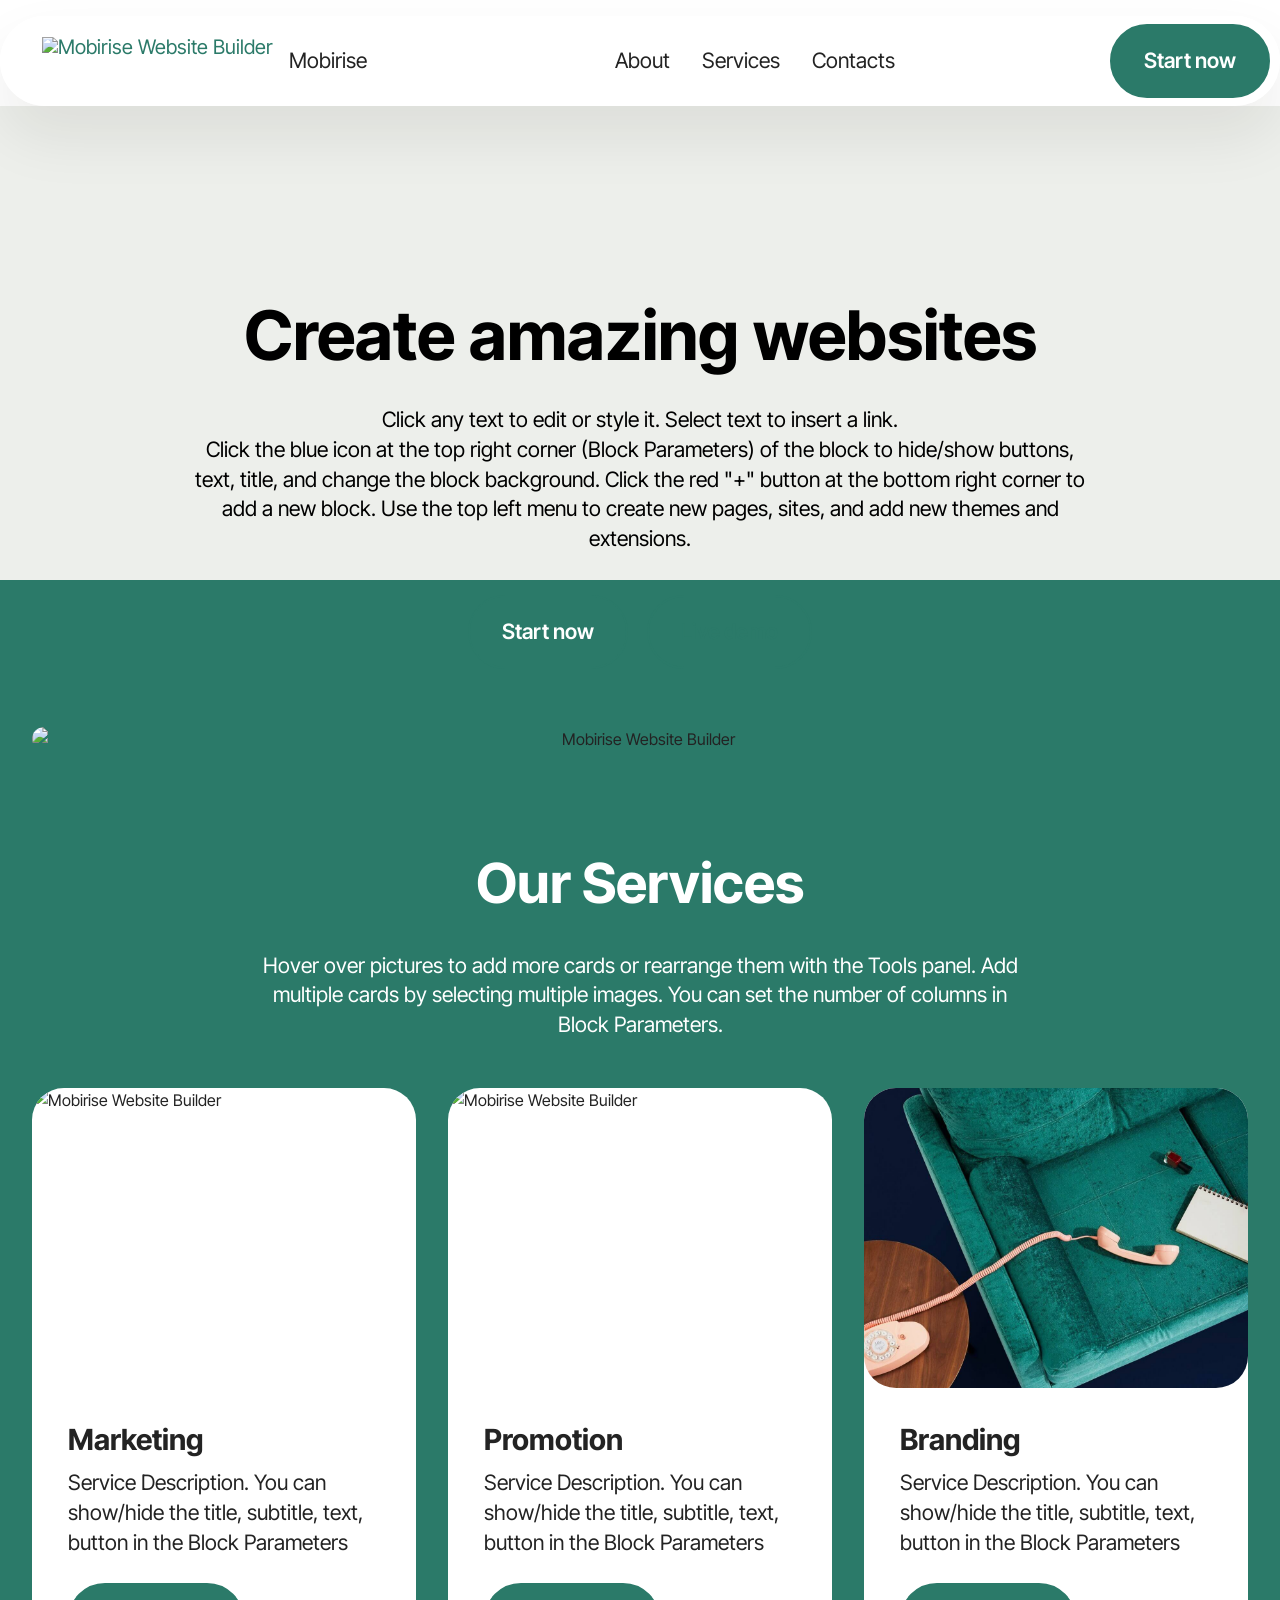
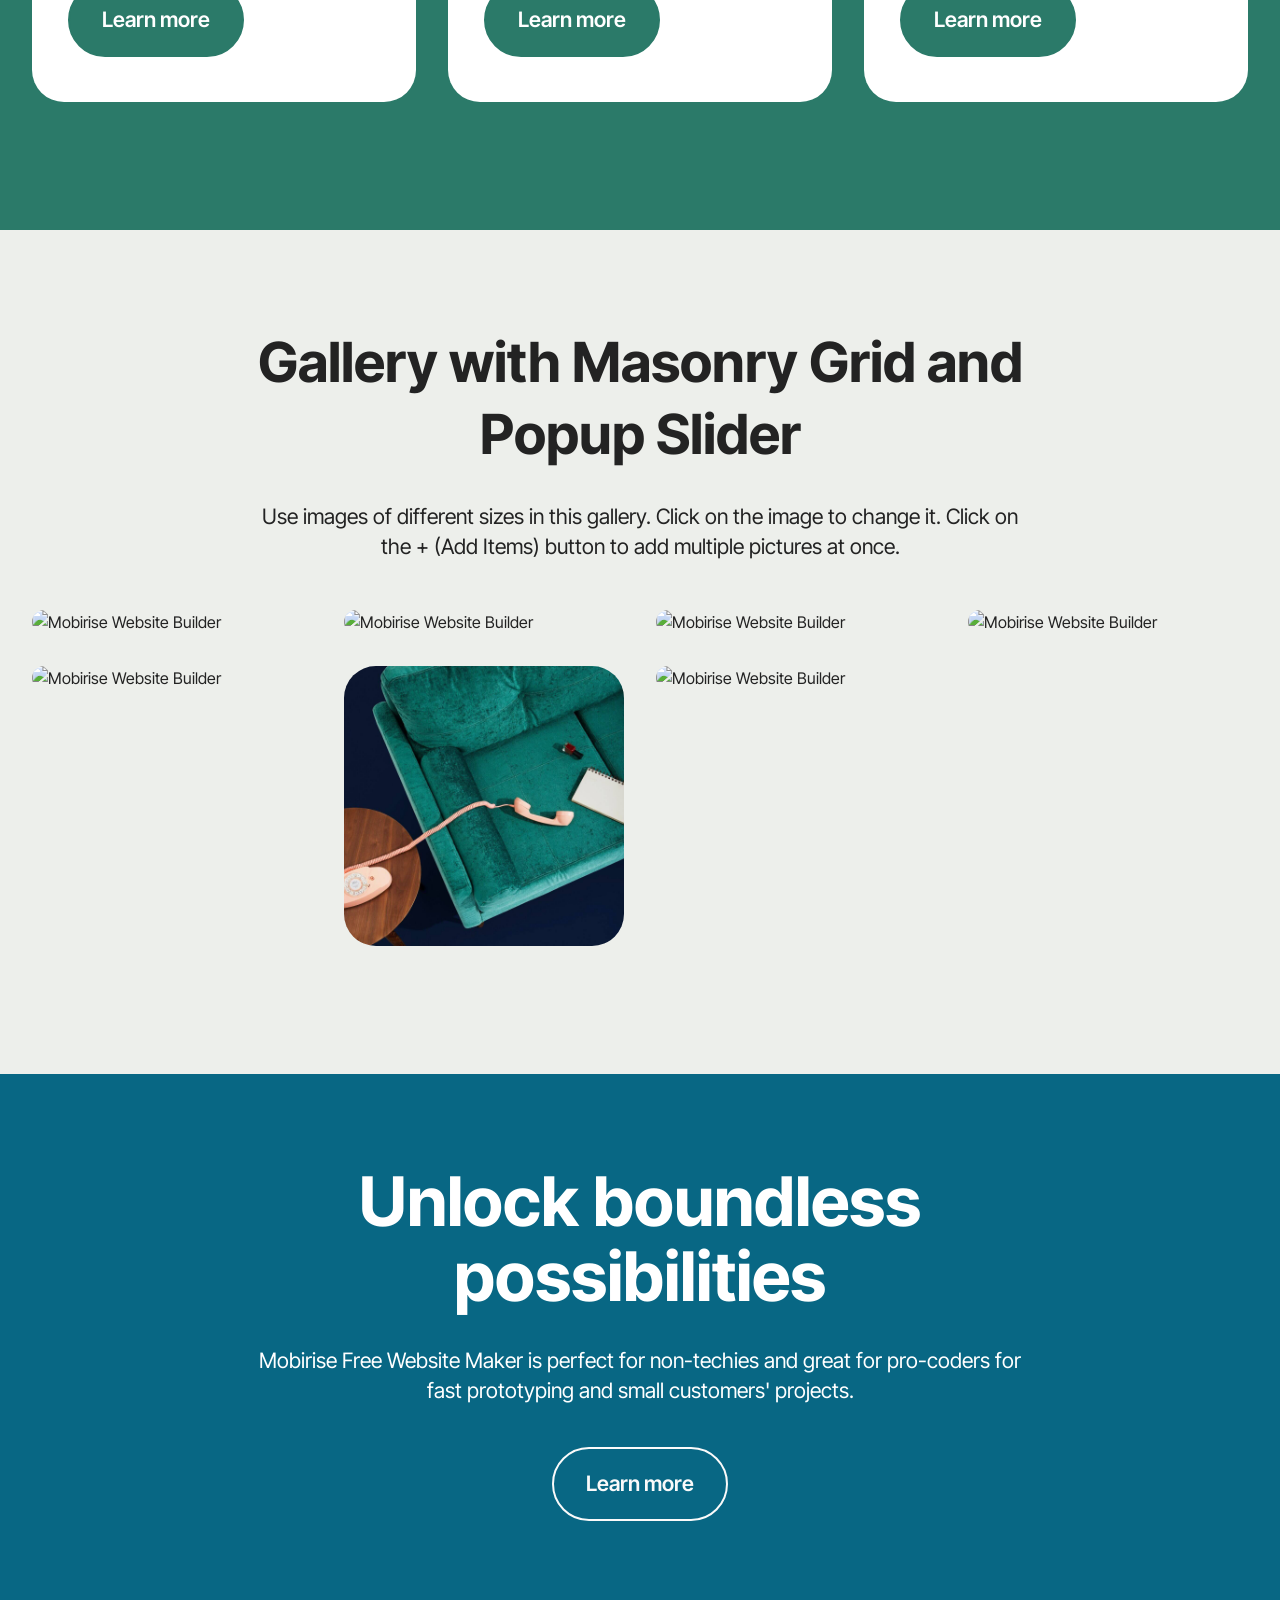
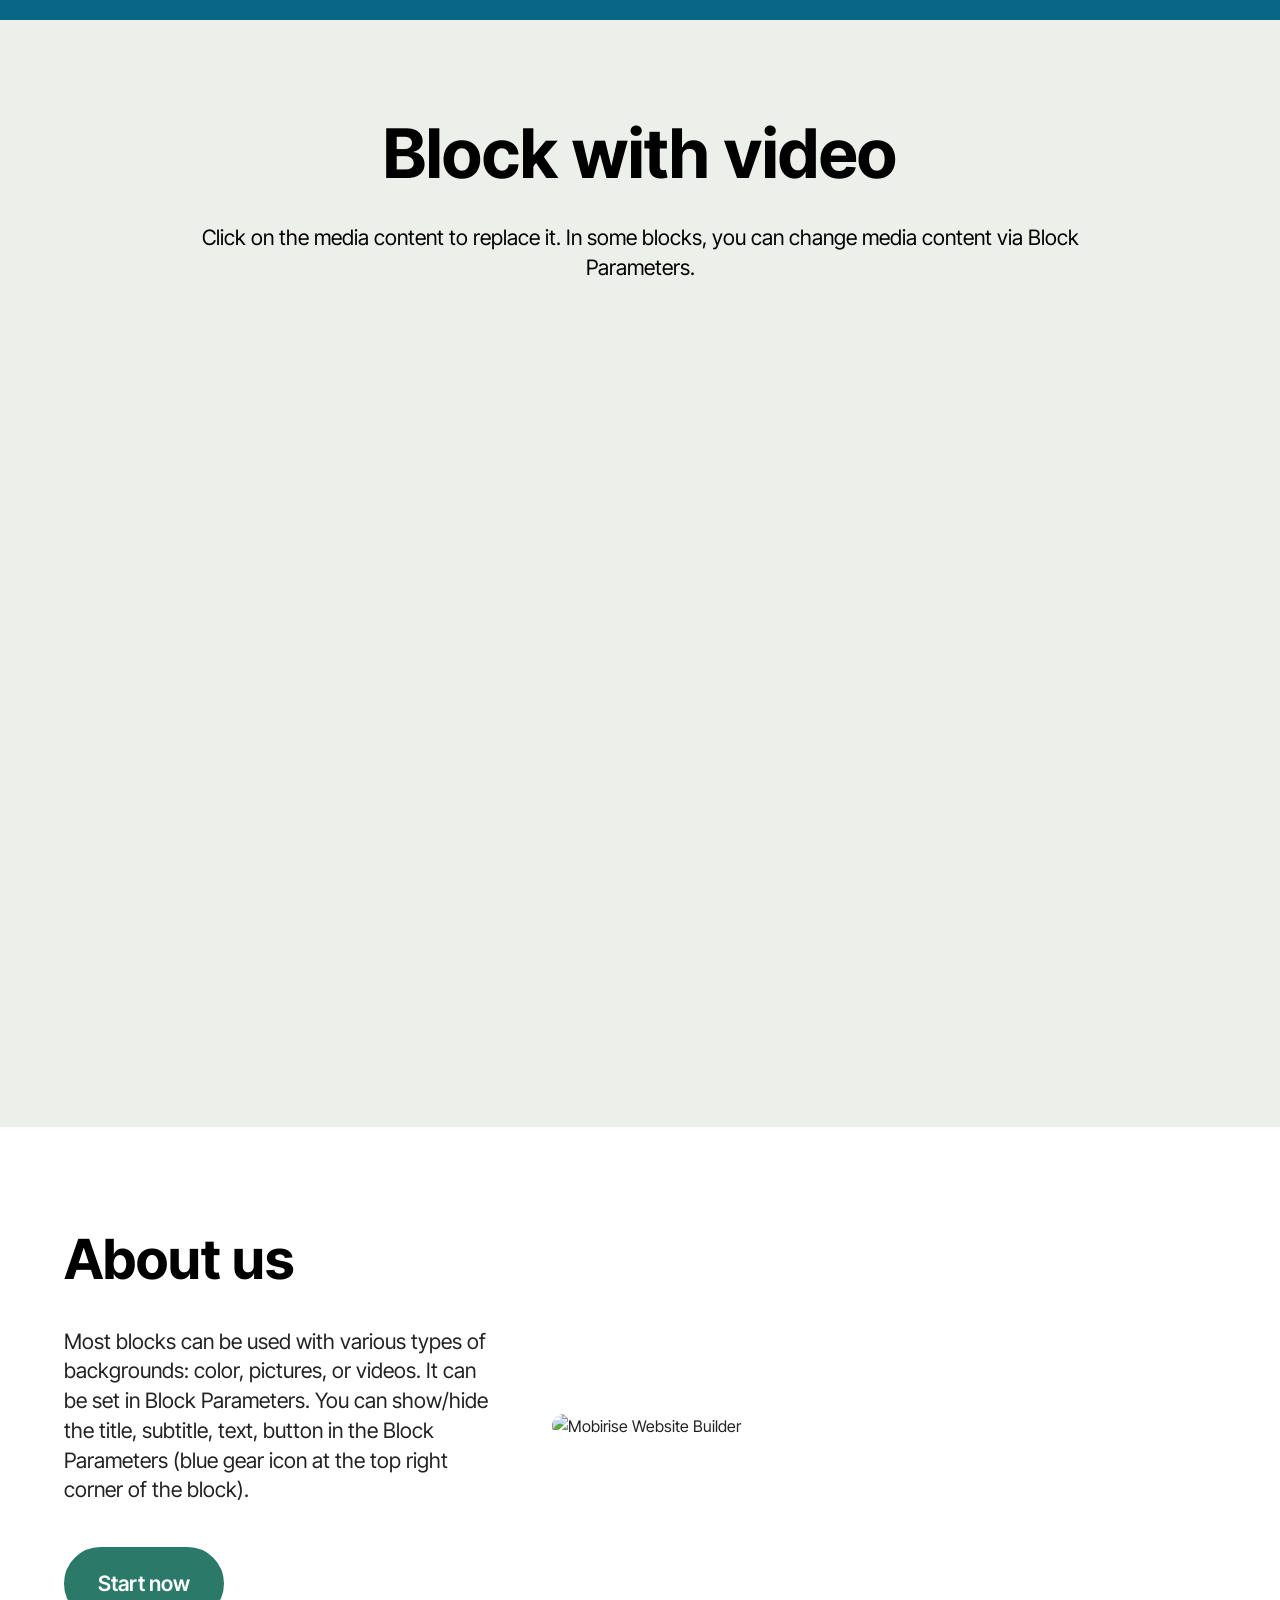
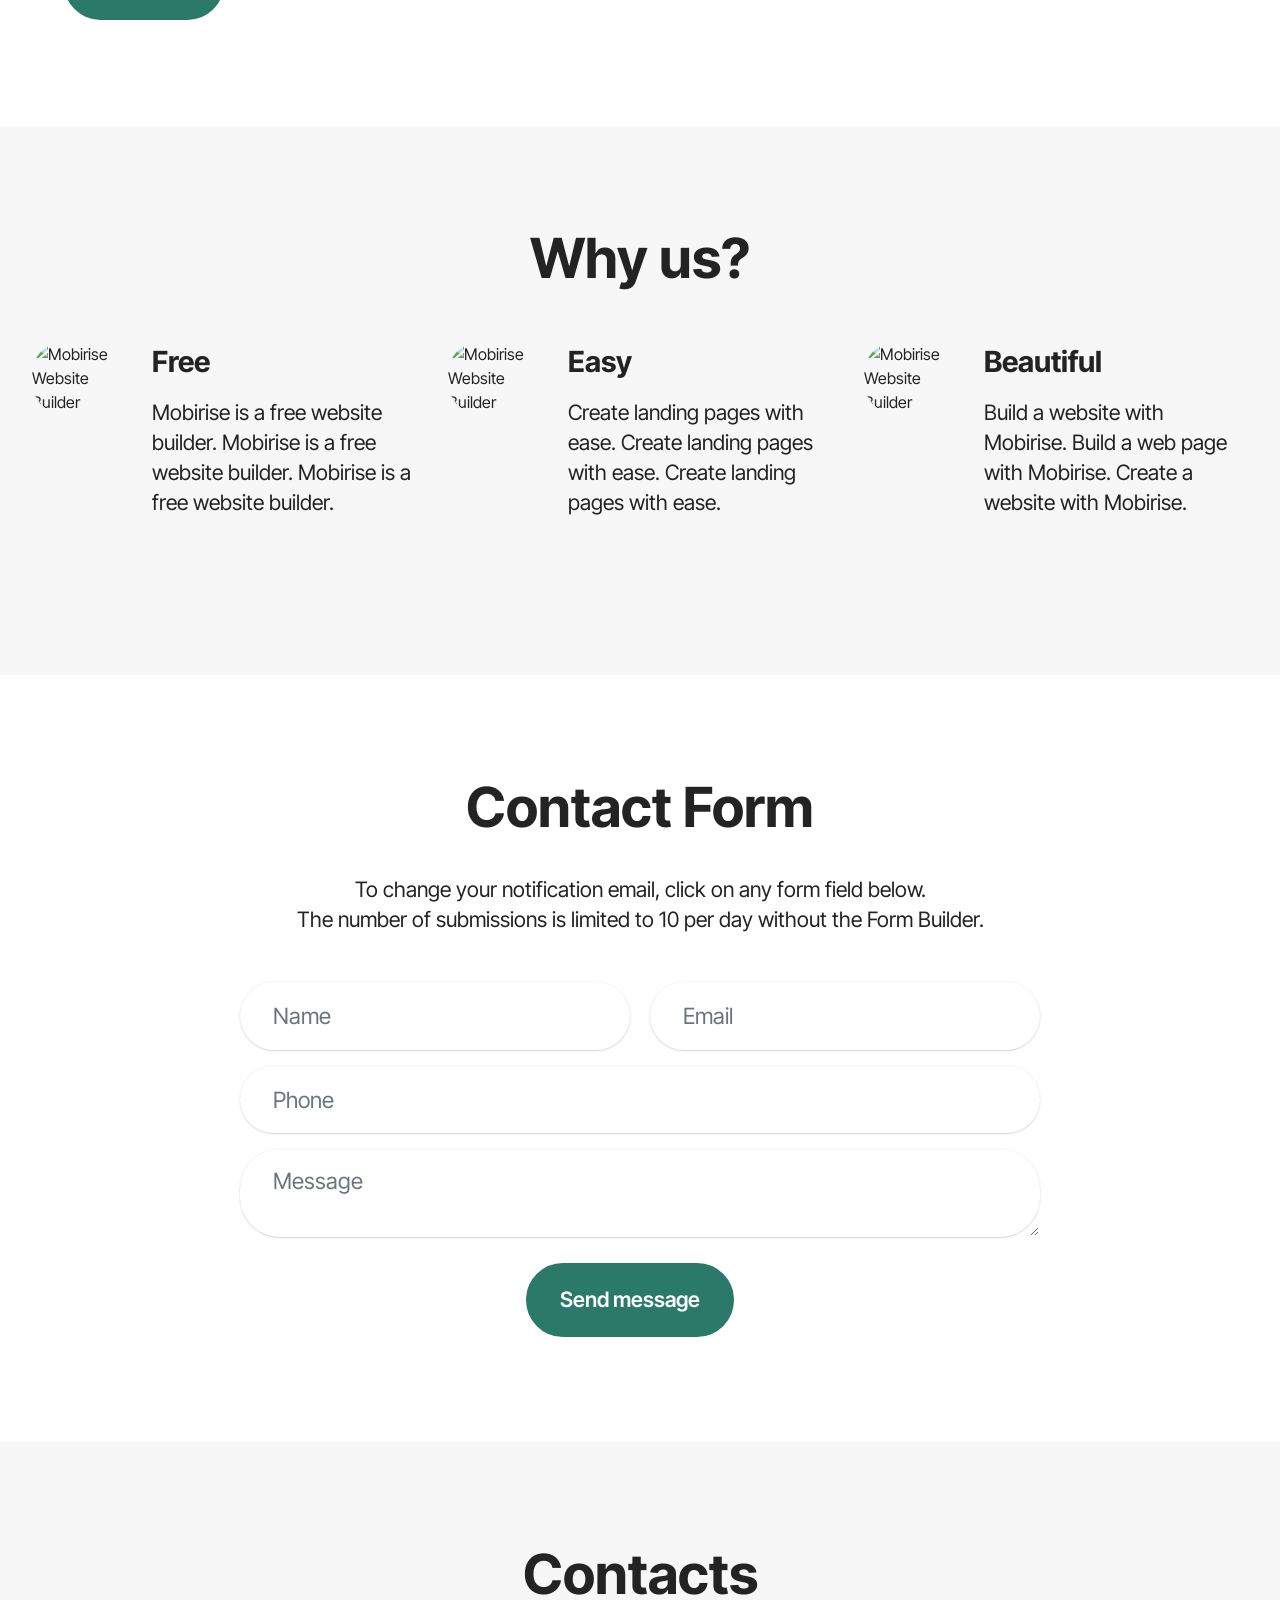
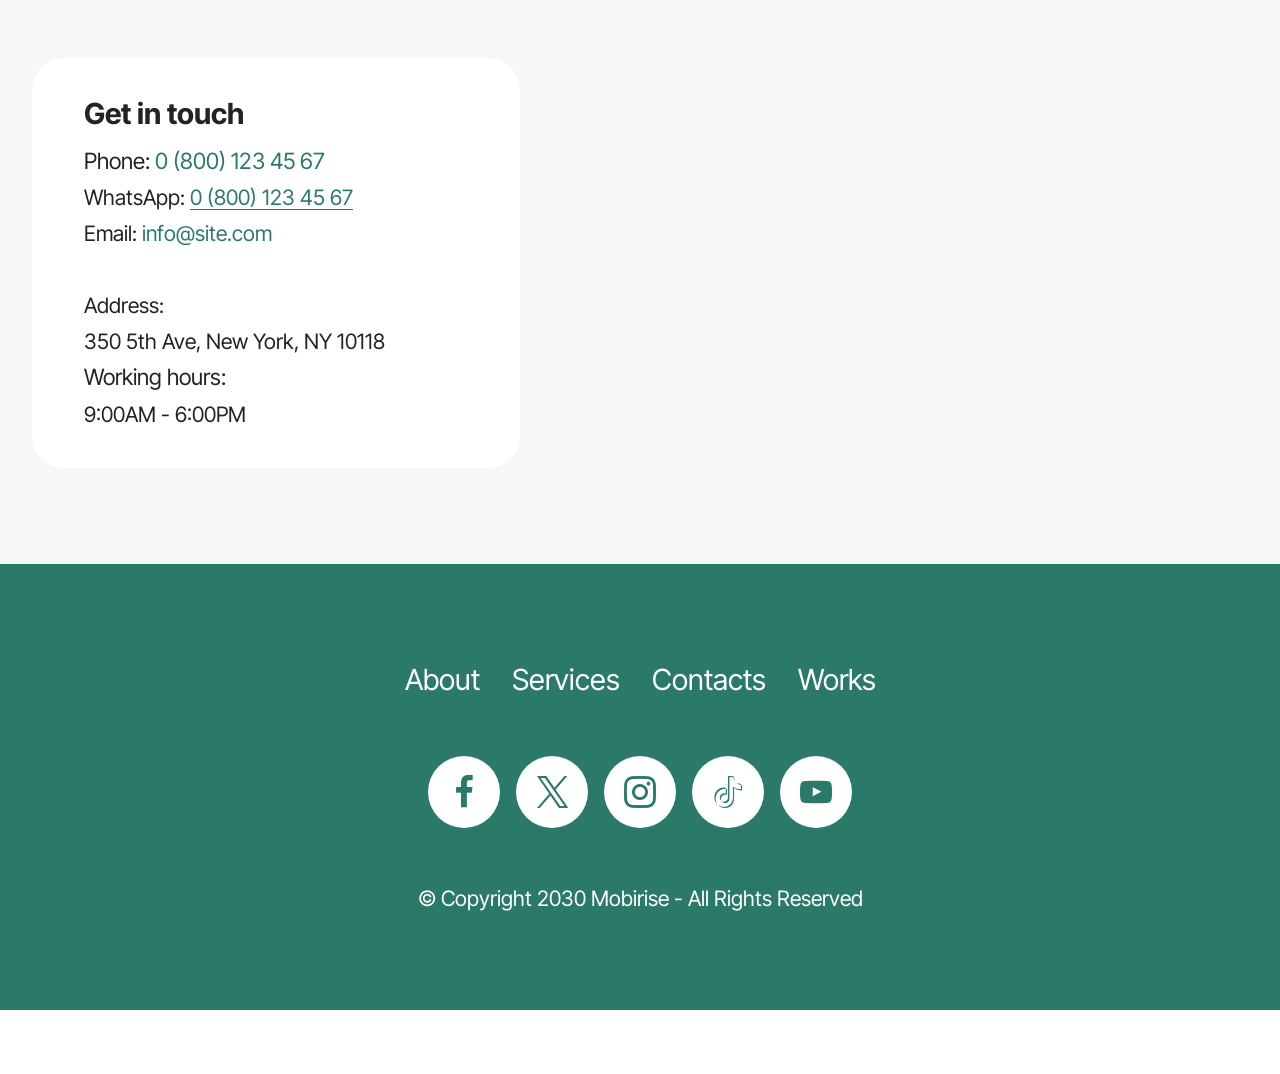
==== index.html @ 0233cb87 "Add files via upload" ====
<!DOCTYPE html>
<html  >
<head>
  <!-- Site made with Mobirise Website Builder v6.1.12, https://mobirise.com -->
  <meta charset="UTF-8">
  <meta http-equiv="X-UA-Compatible" content="IE=edge">
  <meta name="generator" content="Mobirise v6.1.12, mobirise.com">
  <meta name="viewport" content="width=device-width, initial-scale=1, minimum-scale=1">
  <link rel="shortcut icon" href="assets/images/logo.png" type="image/x-icon">
  <meta name="description" content="">
  
  
  <title>Home</title>
  <link rel="stylesheet" href="assets/web/assets/mobirise-icons2/mobirise2.css">
  <link rel="stylesheet" href="assets/bootstrap/css/bootstrap.min.css">
  <link rel="stylesheet" href="assets/animatecss/animate.css">
  <link rel="stylesheet" href="assets/dropdown/css/style.css">
  <link rel="stylesheet" href="assets/socicon/css/styles.css">
  <link rel="stylesheet" href="assets/theme/css/style.css">
  <link rel="stylesheet" href="assets/gallery/style.css">
  <link rel="preload" href="https://fonts.googleapis.com/css?family=Inter+Tight:100,200,300,400,500,600,700,800,900,100i,200i,300i,400i,500i,600i,700i,800i,900i&display=swap" as="style" onload="this.onload=null;this.rel='stylesheet'">
  <noscript><link rel="stylesheet" href="https://fonts.googleapis.com/css?family=Inter+Tight:100,200,300,400,500,600,700,800,900,100i,200i,300i,400i,500i,600i,700i,800i,900i&display=swap"></noscript>
  <link rel="preload" as="style" href="assets/mobirise/css/mbr-additional.css?v=dL6HzE"><link rel="stylesheet" href="assets/mobirise/css/mbr-additional.css?v=dL6HzE" type="text/css">

  
  
  
</head>
<body>
  
  <section data-bs-version="5.1" class="menu menu2 cid-tJS6tZXiPa" once="menu" id="menu02-0">
	

	<nav class="navbar navbar-dropdown navbar-fixed-top navbar-expand-lg">
		<div class="container">
			<div class="navbar-brand">
				<span class="navbar-logo">
					<a href="https://mobirise.com">
						<img src="assets/images/logo.png" alt="Mobirise Website Builder" style="height: 3rem;">
					</a>
				</span>
				<span class="navbar-caption-wrap"><a class="navbar-caption text-black text-primary display-4" href="index.html#header05-1">Mobirise</a></span>
			</div>
			<button class="navbar-toggler" type="button" data-toggle="collapse" data-bs-toggle="collapse" data-target="#navbarSupportedContent" data-bs-target="#navbarSupportedContent" aria-controls="navbarNavAltMarkup" aria-expanded="false" aria-label="Toggle navigation">
				<div class="hamburger">
					<span></span>
					<span></span>
					<span></span>
					<span></span>
				</div>
			</button>
			<div class="collapse navbar-collapse" id="navbarSupportedContent">
				<ul class="navbar-nav nav-dropdown" data-app-modern-menu="true"><li class="nav-item">
						<a class="nav-link link text-black text-primary display-4" href="index.html#header01-7">About</a>
					</li>
					<li class="nav-item">
						<a class="nav-link link text-black text-primary display-4" href="index.html#features04-w" aria-expanded="false">Services</a>
					</li>
					<li class="nav-item">
						<a class="nav-link link text-black text-primary display-4" href="index.html#contacts02-9">Contacts</a>
					</li></ul>
				
				<div class="navbar-buttons mbr-section-btn"><a class="btn btn-primary display-4" href="index.html#form02-6"> Start now</a></div>
			</div>
		</div>
	</nav>
</section>

<section data-bs-version="5.1" class="header5 cid-tJS6uM4N87" id="header05-1">
	

	
	
	<div class="topbg"></div>
	<div class="align-center container">
		<div class="row justify-content-center">
			<div class="col-md-12 col-lg-9">
				<h1 class="mbr-section-title mbr-fonts-style mb-4 display-1"><strong>Create amazing websites</strong></h1>
				<p class="mbr-text mbr-fonts-style mb-4 display-7">Click any text to edit or style it. Select text to insert a link.
<br>Click the blue icon at the top right corner (Block Parameters) of the block to hide/show buttons, text, title, and change the block background. Click the red "+" button at the bottom right corner to add a new block. Use the top left menu to create new pages, sites, and add new themes and extensions.</p>
				<div class="mbr-section-btn mt-3"><a class="btn btn-primary display-7" href="index.html#form02-6">Start now</a> <a class="btn btn-primary-outline display-7" href="index.html#gallery02-v">Live demo</a></div>
			</div>
		</div>
		<div class="row mt-5 justify-content-center">
			<div class="col-12 col-lg-12">
				<img src="assets/images/11.jpg" alt="Mobirise Website Builder" title="">
			</div>
		</div>
	</div>
</section>

<section data-bs-version="5.1" class="features4 cid-tMlEXTHLbS" id="features04-w">
	
	
	<div class="container">
		<div class="row justify-content-center">
			<div class="col-12 content-head">
				<div class="mbr-section-head mb-5">
					<h4 class="mbr-section-title mbr-fonts-style align-center mb-0 display-2"><strong>Our Services</strong></h4>
					<h5 class="mbr-section-subtitle mbr-fonts-style align-center mb-0 mt-4 display-7">Hover over pictures to add more cards or rearrange them with the Tools panel. Add multiple cards by selecting multiple images. You can set the number of columns in Block Parameters.</h5>
					
				</div>
			</div>
		</div>
		<div class="row">
			<div class="item features-image col-12 col-md-6 col-lg-4">
				<div class="item-wrapper">
					<div class="item-img">
						<img src="assets/images/gallery03.jpg" alt="Mobirise Website Builder">
					</div>
					<div class="item-content">
						<h5 class="item-title mbr-fonts-style display-5">
							<strong>Marketing</strong>
						</h5>
						
						<p class="mbr-text mbr-fonts-style display-7">
							Service Description. You can show/hide the title, subtitle, text, button in the Block Parameters
						</p>
						<div class="mbr-section-btn item-footer"><a href="" class="btn item-btn btn-primary display-7">Learn more</a></div>
					</div>

				</div>
			</div>
			<div class="item features-image col-12 col-md-6 col-lg-4">
				<div class="item-wrapper">
					<div class="item-img">
						<img src="assets/images/gallery05.jpg" alt="Mobirise Website Builder">
					</div>
					<div class="item-content">
						<h5 class="item-title mbr-fonts-style display-5">
							<strong>Promotion</strong>
						</h5>
						
						<p class="mbr-text mbr-fonts-style display-7">
							Service Description. You can show/hide the title, subtitle, text, button in the Block Parameters
						</p>
						<div class="mbr-section-btn item-footer"><a href="" class="btn item-btn btn-primary display-7">Learn more</a></div>
					</div>
				</div>
			</div>
			<div class="item features-image col-12 col-md-6 col-lg-4">
				<div class="item-wrapper">
					<div class="item-img">
						<img src="assets/images/gallery02.jpg" alt="Mobirise Website Builder">
					</div>
					<div class="item-content">
						<h5 class="item-title mbr-fonts-style display-5">
							<strong>Branding</strong>
						</h5>
						
						<p class="mbr-text mbr-fonts-style display-7">
							Service Description. You can show/hide the title, subtitle, text, button in the Block Parameters<br>
						</p>
						<div class="mbr-section-btn item-footer"><a href="" class="btn item-btn btn-primary display-7">Learn more</a></div>
					</div>
				</div>
			</div>
		</div>
	</div>
</section>

<section data-bs-version="5.1" class="gallery1 mbr-gallery cid-tMlDYtQ5fF" id="gallery02-v">
    

    
    

    <div class="container-fluid">
        <div class="row justify-content-center">
            <div class="col-12 content-head">
                <div class="mbr-section-head mb-5">
                    <h3 class="mbr-section-title mbr-fonts-style align-center m-0 display-2"><strong>Gallery with Masonry Grid and Popup Slider</strong></h3>
                    <h4 class="mbr-section-subtitle mbr-fonts-style align-center mb-0 mt-4 display-7">Use images of different sizes in this gallery. Click on the image to change it. Click on the + (Add Items) button to add multiple pictures at once.</h4>
                </div>
            </div>
        </div>
        <div class="row mbr-gallery mbr-masonry" data-masonry="{&quot;percentPosition&quot;: true }">
            <div class="col-12 col-md-6 col-lg-3 item gallery-image">
                <div class="item-wrapper" data-toggle="modal" data-bs-toggle="modal" data-target="#v9saIu1zee-modal" data-bs-target="#v9saIu1zee-modal">
                    <img class="w-100" src="assets/images/gallery03.jpg" alt="Mobirise Website Builder" data-slide-to="0" data-bs-slide-to="0" data-target="#lb-v9saIu1zee" data-bs-target="#lb-v9saIu1zee">
                    <div class="icon-wrapper">
                        <span class="mobi-mbri mobi-mbri-search mbr-iconfont mbr-iconfont-btn"></span>
                    </div>
                </div>
                
            </div>
            <div class="col-12 col-md-6 col-lg-3 item gallery-image">
                <div class="item-wrapper" data-toggle="modal" data-bs-toggle="modal" data-target="#v9saIu1zee-modal" data-bs-target="#v9saIu1zee-modal">
                    <img class="w-100" src="assets/images/gallery13.jpg" alt="Mobirise Website Builder" data-slide-to="1" data-bs-slide-to="1" data-target="#lb-v9saIu1zee" data-bs-target="#lb-v9saIu1zee">
                    <div class="icon-wrapper">
                        <span class="mobi-mbri mobi-mbri-search mbr-iconfont mbr-iconfont-btn"></span>
                    </div>
                </div>
                
            </div>
            <div class="col-12 col-md-6 col-lg-3 item gallery-image">
                <div class="item-wrapper" data-toggle="modal" data-bs-toggle="modal" data-target="#v9saIu1zee-modal" data-bs-target="#v9saIu1zee-modal">
                    <img class="w-100" src="assets/images/gallery10.jpg" alt="Mobirise Website Builder" data-slide-to="2" data-bs-slide-to="2" data-target="#lb-v9saIu1zee" data-bs-target="#lb-v9saIu1zee">
                    <div class="icon-wrapper">
                        <span class="mobi-mbri mobi-mbri-search mbr-iconfont mbr-iconfont-btn"></span>
                    </div>
                </div>
                
            </div>
            <div class="col-12 col-md-6 col-lg-3 item gallery-image">
                <div class="item-wrapper" data-toggle="modal" data-bs-toggle="modal" data-target="#v9saIu1zee-modal" data-bs-target="#v9saIu1zee-modal">
                    <img class="w-100" src="assets/images/gallery08.jpg" alt="Mobirise Website Builder" data-slide-to="3" data-bs-slide-to="3" data-target="#lb-v9saIu1zee" data-bs-target="#lb-v9saIu1zee">
                    <div class="icon-wrapper">
                        <span class="mobi-mbri mobi-mbri-search mbr-iconfont mbr-iconfont-btn"></span>
                    </div>
                </div>
                
            </div>
            <div class="col-12 col-md-6 col-lg-3 item gallery-image">
                <div class="item-wrapper" data-toggle="modal" data-bs-toggle="modal" data-target="#v9saIu1zee-modal" data-bs-target="#v9saIu1zee-modal">
                    <img class="w-100" src="assets/images/gallery06.jpg" alt="Mobirise Website Builder" data-slide-to="4" data-bs-slide-to="4" data-target="#lb-v9saIu1zee" data-bs-target="#lb-v9saIu1zee">
                    <div class="icon-wrapper">
                        <span class="mobi-mbri mobi-mbri-search mbr-iconfont mbr-iconfont-btn"></span>
                    </div>
                </div>
                
            </div>
            <div class="col-12 col-md-6 col-lg-3 item gallery-image">
                <div class="item-wrapper" data-toggle="modal" data-bs-toggle="modal" data-target="#v9saIu1zee-modal" data-bs-target="#v9saIu1zee-modal">
                    <img class="w-100" src="assets/images/gallery02.jpg" alt="Mobirise Website Builder" data-slide-to="5" data-bs-slide-to="5" data-target="#lb-v9saIu1zee" data-bs-target="#lb-v9saIu1zee">
                    <div class="icon-wrapper">
                        <span class="mobi-mbri mobi-mbri-search mbr-iconfont mbr-iconfont-btn"></span>
                    </div>
                </div>
                
            </div>
            <div class="col-12 col-md-6 col-lg-3 item gallery-image">
                <div class="item-wrapper" data-toggle="modal" data-bs-toggle="modal" data-target="#v9saIu1zee-modal" data-bs-target="#v9saIu1zee-modal">
                    <img class="w-100" src="assets/images/gallery01.jpg" alt="Mobirise Website Builder" data-slide-to="6" data-bs-slide-to="6" data-target="#lb-v9saIu1zee" data-bs-target="#lb-v9saIu1zee">
                    <div class="icon-wrapper">
                        <span class="mobi-mbri mobi-mbri-search mbr-iconfont mbr-iconfont-btn"></span>
                    </div>
                </div>
                
            </div>
        </div>

        <div class="modal mbr-slider" tabindex="-1" role="dialog" aria-hidden="true" id="v9saIu1zee-modal">
            <div class="modal-dialog" role="document">
                <div class="modal-content">
                    <div class="modal-body">
                        <div class="carousel slide" id="lb-v9saIu1zee" data-interval="5000" data-bs-interval="5000">
                            <div class="carousel-inner">
                                <div class="carousel-item active">
                                    <img class="d-block w-100" src="assets/images/gallery03.jpg" alt="Mobirise Website Builder">
                                </div>
                                <div class="carousel-item">
                                    <img class="d-block w-100" src="assets/images/gallery13.jpg" alt="Mobirise Website Builder">
                                </div>
                                <div class="carousel-item">
                                    <img class="d-block w-100" src="assets/images/gallery10.jpg" alt="Mobirise Website Builder">
                                </div>
                                <div class="carousel-item">
                                    <img class="d-block w-100" src="assets/images/gallery08.jpg" alt="Mobirise Website Builder">
                                </div>
                                <div class="carousel-item">
                                    <img class="d-block w-100" src="assets/images/gallery06.jpg" alt="Mobirise Website Builder">
                                </div>
                                <div class="carousel-item">
                                    <img class="d-block w-100" src="assets/images/gallery02.jpg" alt="Mobirise Website Builder">
                                </div>
                                <div class="carousel-item">
                                    <img class="d-block w-100" src="assets/images/gallery01.jpg" alt="Mobirise Website Builder">
                                </div>
                            </div>
                            <ol class="carousel-indicators">
                                <li data-slide-to="0" data-bs-slide-to="0" class="active" data-target="#lb-v9saIu1zee" data-bs-target="#lb-v9saIu1zee"></li>
                                <li data-slide-to="1" data-bs-slide-to="1" data-target="#lb-v9saIu1zee" data-bs-target="#lb-v9saIu1zee"></li>
                                <li data-slide-to="2" data-bs-slide-to="2" data-target="#lb-v9saIu1zee" data-bs-target="#lb-v9saIu1zee"></li>
                                <li data-slide-to="3" data-bs-slide-to="3" data-target="#lb-v9saIu1zee" data-bs-target="#lb-v9saIu1zee"></li>
                                <li data-slide-to="4" data-bs-slide-to="4" data-target="#lb-v9saIu1zee" data-bs-target="#lb-v9saIu1zee"></li>
                                <li data-slide-to="5" data-bs-slide-to="5" data-target="#lb-v9saIu1zee" data-bs-target="#lb-v9saIu1zee"></li>
                                <li data-slide-to="6" data-bs-slide-to="6" data-target="#lb-v9saIu1zee" data-bs-target="#lb-v9saIu1zee"></li>
                            </ol>
                            <a role="button" href="" class="close" data-dismiss="modal" data-bs-dismiss="modal" aria-label="Close">
                            </a>
                            <a class="carousel-control-prev carousel-control" role="button" data-slide="prev" data-bs-slide="prev" href="#lb-v9saIu1zee">
                                <span class="mobi-mbri mobi-mbri-arrow-prev" aria-hidden="true"></span>
                                <span class="sr-only visually-hidden">Previous</span>
                            </a>
                            <a class="carousel-control-next carousel-control" role="button" data-slide="next" data-bs-slide="next" href="#lb-v9saIu1zee">
                                <span class="mobi-mbri mobi-mbri-arrow-next" aria-hidden="true"></span>
                                <span class="sr-only visually-hidden">Next</span>
                            </a>
                        </div>
                    </div>
                </div>
            </div>
        </div>
    </div>
</section>

<section data-bs-version="5.1" class="header09 cid-tLAX5BnXkJ" id="header09-q">
	
	
	<div class="container">
		<div class="row">
			<div class="content-wrap col-12 col-md-8">
				<h1 class="mbr-section-title mbr-fonts-style mbr-white mb-4 display-1"><strong>Unlock boundless possibilities</strong></h1>
				
				<p class="mbr-fonts-style mbr-text mbr-white mb-4 display-7">
					Mobirise Free Website Maker is perfect for non-techies and great for pro-coders for fast prototyping and small customers' projects.
				</p>
				<div class="mbr-section-btn"><a class="btn btn-white-outline display-7" href="https://mobiri.se">Learn more</a></div>
			</div>
		</div>
	</div>
</section>

<section data-bs-version="5.1" class="header7 cid-tLeaLmEeFr" id="header07-h">
  

  
  
  
  <div class="align-center container">
    <div class="row justify-content-center">
      <div class="col-md-12 col-lg-9 mb-5">
        <h1 class="mbr-section-title mbr-fonts-style display-1"><strong>Block with video</strong>
        </h1>
        <p class="mbr-text mbr-fonts-style mt-4 display-7">
          Click on the media content to replace it. In some blocks, you can change media content via Block Parameters.
        </p>
        
      </div>
    </div>

    <div class="row justify-content-center">
      <div class="mbr-figure col-12 col-md-12"><iframe class="mbr-embedded-video" src="https://www.youtube.com/embed/sGpPgQeEyOc?rel=0&amp;amp;mute=1&amp;showinfo=0&amp;autoplay=1&amp;loop=1&amp;playlist=sGpPgQeEyOc" width="1280" height="720" frameborder="0" allowfullscreen></iframe></div>
    </div>
  </div>
</section>

<section data-bs-version="5.1" class="header1 cid-tJS9vXDdRK" id="header01-7">
	

	
	

	<div class="container">
		<div class="row justify-content-center">
			<div class="col-12 col-md-12 col-lg-7 image-wrapper">
				<img class="w-100" src="assets/images/gallery01.jpg" alt="Mobirise Website Builder">
			</div>
			<div class="col-12 col-lg col-md-12">
				<div class="text-wrapper align-left">
					<h1 class="mbr-section-title mbr-fonts-style mb-4 display-2"><strong>About us</strong></h1>
					<p class="mbr-text mbr-fonts-style mb-4 display-7">
						Most blocks can be used with various types of backgrounds: color, pictures, or videos. It can be set in Block Parameters.&nbsp;You can show/hide the title, subtitle, text, button in the Block Parameters (blue gear icon at the top right corner of the block).&nbsp;</p>
					<div class="mbr-section-btn mt-3"><a class="btn btn-primary display-7" href="https://mobiri.se">Start now</a></div>
				</div>
			</div>
		</div>
	</div>
</section>

<section data-bs-version="5.1" class="features15 cid-tLek7gQhG7" id="features015-m">
	

	
	
	<div class="container">
		<div class="mbr-section-head mb-5">
			<h4 class="mbr-section-title mbr-fonts-style align-center mb-0 display-2">
			  <strong>Why us?</strong></h4>
			
		  </div>
		<div class="row justify-content-center">
			<div class="item features-without-image col-12 col-lg-4">
				<div class="item-wrapper">
					<div class="img-wrapper">
						<img src="assets/images/shop1.jpg" alt="Mobirise Website Builder">
					</div>
					<div class="card-box">
						<h4 class="card-title mbr-fonts-style mb-3 display-5">
							<strong>Free</strong></h4>
						<h5 class="card-text mbr-fonts-style display-7">
							Mobirise is a free website builder. Mobirise is a free website builder. Mobirise is a free website builder.</h5>
					</div>
				</div>
			</div>
			<div class="item features-without-image col-12 col-lg-4">
				<div class="item-wrapper">
					<div class="img-wrapper">
						<img src="assets/images/shop2.jpg" alt="Mobirise Website Builder">
					</div>
					<div class="card-box">
						<h4 class="card-title mbr-fonts-style mb-3 display-5">
							<strong>Easy</strong></h4>
						<h5 class="card-text mbr-fonts-style display-7">
							Create landing pages with ease. Create landing pages with ease. Create landing pages with ease.<br><br></h5>
					</div>
				</div>
			</div>
			<div class="item features-without-image col-12 col-lg-4">
				<div class="item-wrapper">
					<div class="img-wrapper">
						<img src="assets/images/shop3.jpg" alt="Mobirise Website Builder">
					</div>
					<div class="card-box">
						<h4 class="card-title mbr-fonts-style mb-3 display-5">
							<strong>Beautiful</strong></h4>
						<h5 class="card-text mbr-fonts-style display-7">
							Build a website with Mobirise. Build a web page with Mobirise. Create a website with Mobirise.</h5>
					</div>
				</div>
			</div>
		</div>
	</div>
</section>

<section data-bs-version="5.1" class="form5 cid-tJS9pBcTSa" id="form02-6">
    
    
    <div class="container">
        <div class="mbr-section-head mb-5">
            <h3 class="mbr-section-title mbr-fonts-style align-center mb-0 display-2">
                <strong>Contact Form</strong></h3>
            <h4 class="mbr-section-subtitle mbr-fonts-style align-center mb-0 mt-4 display-7">To change your notification email, click on any form field below.
<div>The number of submissions is limited to 10 per day without the Form Builder.</div></h4>
        </div>
        <div class="row justify-content-center mt-4">
            <div class="col-lg-8 mx-auto mbr-form" data-form-type="formoid">
                <form action="https://mobirise.eu/" method="POST" class="mbr-form form-with-styler" data-form-title="Form Name"><input type="hidden" name="email" data-form-email="true" value="ylQojC27pgiPjzW8uPl88xqt5AKgvL0b+EVnuTW5Ap+zkIjWEzTBu/9q1DFdXzdcKre+Nv6sng3bdR+nRqjk3PDtJRrVBM2k28Ekr01h+HFUCz7pCUNWd+oBiAb1TgOc">
                    <div class="row">
                        <div hidden="hidden" data-form-alert="" class="alert alert-success col-12">Thanks for filling out the form!</div>
                        <div hidden="hidden" data-form-alert-danger="" class="alert alert-danger col-12">
                            Oops...! some problem!
                        </div>
                    </div>
                    <div class="dragArea row">
                        <div class="col-md col-sm-12 form-group mb-3" data-for="name">
                            <input type="text" name="name" placeholder="Name" data-form-field="name" class="form-control" value="" id="name-form02-6">
                        </div>
                        <div class="col-md col-sm-12 form-group mb-3" data-for="email">
                            <input type="email" name="email" placeholder="Email" data-form-field="email" class="form-control" value="" id="email-form02-6">
                        </div>
                        <div class="col-12 form-group mb-3" data-for="phone">
                            <input type="tel" name="phone" placeholder="Phone" data-form-field="phone" class="form-control" value="" id="phone-form02-6">
                        </div>
                        <div class="col-12 form-group mb-3" data-for="textarea">
                            <textarea name="textarea" placeholder="Message" data-form-field="textarea" class="form-control" id="textarea-form02-6"></textarea>
                        </div>
                        <div class="col-lg-12 col-md-12 col-sm-12 align-center mbr-section-btn">
                            <button type="submit" class="btn btn-primary display-7">Send message</button>
                        </div>
                    </div>
                </form>
            </div>
        </div>
    </div>
</section>

<section data-bs-version="5.1" class="contacts2 map1 cid-tLdYHD757A" id="contacts02-9">

    

    
    <div class="container">
        <div class="mbr-section-head mb-5">
            <h3 class="mbr-section-title mbr-fonts-style align-center mb-0 display-2">
                <strong>Contacts</strong>
            </h3>
            
        </div>
        <div class="row justify-content-center mt-4">
            <div class="card col-12 col-md-5">
                <div class="card-wrapper">
                    <div class="text-wrapper">
                        <h5 class="cardTitle mbr-fonts-style mb-2 display-5">
                        <strong>Get in touch</strong></h5>
                    <ul class="list mbr-fonts-style display-7">
                        <li class="mbr-text item-wrap"><span style="font-size: 1.4rem;">Phone: </span><a href="tel:+12345678910" class="text-primary" style="font-size: 1.4rem;">0 (800) 123 45 67</a><br></li>
                        <li class="mbr-text item-wrap">WhatsApp: <a href="https://wa.me/12345678910" class="text-primary">0 (800) 123 45 67</a></li>
                        <li class="mbr-text item-wrap">Email: <a href="mailto:info@site.com" class="text-primary">info@site.com</a></li><li class="mbr-text item-wrap"><br></li>
                        <li class="mbr-text item-wrap">Address: </li><li class="mbr-text item-wrap">350 5th Ave, New York, NY 10118</li><li class="mbr-text item-wrap"><span style="font-size: 1.4rem;">Working hours:</span><br></li><li class="mbr-text item-wrap">9:00AM - 6:00PM</li>
                    </ul>
                    </div>
                </div>
            </div>
            <div class="map-wrapper col-12 col-md-7">
                <div class="google-map"><iframe frameborder="0" style="border:0" src="https://www.google.com/maps/embed?pb=!1m14!1m8!1m3!1d6045.3003145248895!2d-73.9884657!3d40.7477229!3m2!1i1024!2i768!4f13.1!3m3!1m2!1s0x89c259a9ac1f1b85%3A0x7e33d1c0e7af3be4!2zMzUwIDV0aCBBdmUsIE5ldyBZb3JrLCBOWSAxMDExOCwg0KHQqNCQ!5e0!3m2!1sru!2sru!4v1689597362021!5m2!1sen!2sen" allowfullscreen=""></iframe></div>
            </div>
        </div>
    </div>
</section>

<section data-bs-version="5.1" class="footer1 programm5 cid-tJS9NNcTLZ" once="footers" id="footer03-8">

        

    

    <div class="container">
        <div class="row">

            <div class="row-links mb-4">
                <ul class="header-menu">
                  
                  
                  
                  
                <li class="header-menu-item mbr-fonts-style display-5"><a href="index.html#header01-7" class="text-danger">About</a></li><li class="header-menu-item mbr-fonts-style display-5"><a href="index.html#features04-w" class="text-danger text-primary">Services</a></li><li class="header-menu-item mbr-fonts-style display-5"><a href="index.html#contacts02-9" class="text-danger">Contacts</a></li><li class="header-menu-item mbr-fonts-style display-5"><a href="index.html#gallery02-v" class="text-danger text-primary">Works</a></li></ul>
              </div>

            <div class="col-12">
                <div class="social-row">
                    <div class="soc-item">
                        <a href="https://mobiri.se/" target="_blank">
                            <span class="mbr-iconfont socicon socicon-facebook display-7"></span>
                        </a>
                    </div>
                    <div class="soc-item">
                        <a href="https://mobiri.se/" target="_blank">
                            <span class="mbr-iconfont socicon-twitter socicon"></span>
                        </a>
                    </div>
                    <div class="soc-item">
                        <a href="https://mobiri.se/" target="_blank">
                            <span class="mbr-iconfont socicon-instagram socicon"></span>
                        </a>
                    </div>
                    <div class="soc-item">
                        <a href="https://mobiri.se/" target="_blank">
                            <span class="mbr-iconfont socicon-tiktok socicon"></span>
                        </a>
                    </div>
                    <div class="soc-item">
                        <a href="https://mobiri.se/" target="_blank">
                            <span class="mbr-iconfont socicon-youtube socicon"></span>
                        </a>
                    </div>
                </div>
            </div>
            <div class="col-12 mt-5">
                <p class="mbr-fonts-style copyright display-7">
                    © Copyright 2030 Mobirise - All Rights Reserved
                </p>
            </div>
        </div>
    </div>
</section><section class="display-7" style="padding: 0;align-items: center;justify-content: center;flex-wrap: wrap;    align-content: center;display: flex;position: relative;height: 4rem;"><a href="https://mobiri.se/" style="flex: 1 1;height: 4rem;position: absolute;width: 100%;z-index: 1;"><img alt="" style="height: 4rem;" src="[data-uri]"></a><p style="margin: 0;text-align: center;" class="display-7">&#8204;</p><a style="z-index:1" href="https://mobirise.com/builder/no-code-website-builder.html">No Code Website Builder</a></section><script src="assets/bootstrap/js/bootstrap.bundle.min.js"></script>  <script src="assets/smoothscroll/smooth-scroll.js"></script>  <script src="assets/ytplayer/index.js"></script>  <script src="assets/dropdown/js/navbar-dropdown.js"></script>  <script src="assets/masonry/masonry.pkgd.min.js"></script>  <script src="assets/imagesloaded/imagesloaded.pkgd.min.js"></script>  <script src="assets/theme/js/script.js"></script>  <script src="assets/gallery/player.min.js"></script>  <script src="assets/gallery/script.js"></script>  <script src="assets/formoid/formoid.min.js"></script>  
  
  
  <input name="animation" type="hidden">
  </body>
</html>
---- assets/socicon/css/styles.css ----
@charset "UTF-8";

@font-face {
  font-family: 'Socicon';
  src:  url('../fonts/socicon.eot');
  src:  url('../fonts/socicon.eot?#iefix') format('embedded-opentype'),
    url('../fonts/socicon.woff2') format('woff2'),
    url('../fonts/socicon.ttf') format('truetype'),
    url('../fonts/socicon.woff') format('woff'),
    url('../fonts/socicon.svg#socicon') format('svg');
  font-weight: normal;
  font-style: normal;
  font-display: swap;
}

[data-icon]:before {
  font-family: "socicon" !important;
  content: attr(data-icon);
  font-style: normal !important;
  font-weight: normal !important;
  font-variant: normal !important;
  text-transform: none !important;
  speak: none;
  line-height: 1;
  -webkit-font-smoothing: antialiased;
  -moz-osx-font-smoothing: grayscale;
}

[class^="socicon-"], [class*=" socicon-"] {
  /* use !important to prevent issues with browser extensions that change fonts */
  font-family: 'Socicon' !important;
  speak: none;
  font-style: normal;
  font-weight: normal;
  font-variant: normal;
  text-transform: none;
  line-height: 1;

  /* Better Font Rendering =========== */
  -webkit-font-smoothing: antialiased;
  -moz-osx-font-smoothing: grayscale;
}

.socicon-500px:before {
  content: "\e000";
}
.socicon-8tracks:before {
  content: "\e001";
}
.socicon-airbnb:before {
  content: "\e002";
}
.socicon-alliance:before {
  content: "\e003";
}
.socicon-amazon:before {
  content: "\e004";
}
.socicon-amplement:before {
  content: "\e005";
}
.socicon-android:before {
  content: "\e006";
}
.socicon-angellist:before {
  content: "\e007";
}
.socicon-apple:before {
  content: "\e008";
}
.socicon-appnet:before {
  content: "\e009";
}
.socicon-baidu:before {
  content: "\e00a";
}
.socicon-bandcamp:before {
  content: "\e00b";
}
.socicon-battlenet:before {
  content: "\e00c";
}
.socicon-mixer:before {
  content: "\e00d";
}
.socicon-bebee:before {
  content: "\e00e";
}
.socicon-bebo:before {
  content: "\e00f";
}
.socicon-behance:before {
  content: "\e010";
}
.socicon-blizzard:before {
  content: "\e011";
}
.socicon-blogger:before {
  content: "\e012";
}
.socicon-buffer:before {
  content: "\e013";
}
.socicon-chrome:before {
  content: "\e014";
}
.socicon-coderwall:before {
  content: "\e015";
}
.socicon-curse:before {
  content: "\e016";
}
.socicon-dailymotion:before {
  content: "\e017";
}
.socicon-deezer:before {
  content: "\e018";
}
.socicon-delicious:before {
  content: "\e019";
}
.socicon-deviantart:before {
  content: "\e01a";
}
.socicon-diablo:before {
  content: "\e01b";
}
.socicon-digg:before {
  content: "\e01c";
}
.socicon-discord:before {
  content: "\e01d";
}
.socicon-disqus:before {
  content: "\e01e";
}
.socicon-douban:before {
  content: "\e01f";
}
.socicon-draugiem:before {
  content: "\e020";
}
.socicon-dribbble:before {
  content: "\e021";
}
.socicon-drupal:before {
  content: "\e022";
}
.socicon-ebay:before {
  content: "\e023";
}
.socicon-ello:before {
  content: "\e024";
}
.socicon-endomodo:before {
  content: "\e025";
}
.socicon-envato:before {
  content: "\e026";
}
.socicon-etsy:before {
  content: "\e027";
}
.socicon-facebook:before {
  content: "\e028";
}
.socicon-feedburner:before {
  content: "\e029";
}
.socicon-filmweb:before {
  content: "\e02a";
}
.socicon-firefox:before {
  content: "\e02b";
}
.socicon-flattr:before {
  content: "\e02c";
}
.socicon-flickr:before {
  content: "\e02d";
}
.socicon-formulr:before {
  content: "\e02e";
}
.socicon-forrst:before {
  content: "\e02f";
}
.socicon-foursquare:before {
  content: "\e030";
}
.socicon-friendfeed:before {
  content: "\e031";
}
.socicon-github:before {
  content: "\e032";
}
.socicon-goodreads:before {
  content: "\e033";
}
.socicon-google:before {
  content: "\e034";
}
.socicon-googlescholar:before {
  content: "\e035";
}
.socicon-googlegroups:before {
  content: "\e036";
}
.socicon-googlephotos:before {
  content: "\e037";
}
.socicon-googleplus:before {
  content: "\e038";
}
.socicon-grooveshark:before {
  content: "\e039";
}
.socicon-hackerrank:before {
  content: "\e03a";
}
.socicon-hearthstone:before {
  content: "\e03b";
}
.socicon-hellocoton:before {
  content: "\e03c";
}
.socicon-heroes:before {
  content: "\e03d";
}
.socicon-smashcast:before {
  content: "\e03e";
}
.socicon-horde:before {
  content: "\e03f";
}
.socicon-houzz:before {
  content: "\e040";
}
.socicon-icq:before {
  content: "\e041";
}
.socicon-identica:before {
  content: "\e042";
}
.socicon-imdb:before {
  content: "\e043";
}
.socicon-instagram:before {
  content: "\e044";
}
.socicon-issuu:before {
  content: "\e045";
}
.socicon-istock:before {
  content: "\e046";
}
.socicon-itunes:before {
  content: "\e047";
}
.socicon-keybase:before {
  content: "\e048";
}
.socicon-lanyrd:before {
  content: "\e049";
}
.socicon-lastfm:before {
  content: "\e04a";
}
.socicon-line:before {
  content: "\e04b";
}
.socicon-linkedin:before {
  content: "\e04c";
}
.socicon-livejournal:before {
  content: "\e04d";
}
.socicon-lyft:before {
  content: "\e04e";
}
.socicon-macos:before {
  content: "\e04f";
}
.socicon-mail:before {
  content: "\e050";
}
.socicon-medium:before {
  content: "\e051";
}
.socicon-meetup:before {
  content: "\e052";
}
.socicon-mixcloud:before {
  content: "\e053";
}
.socicon-modelmayhem:before {
  content: "\e054";
}
.socicon-mumble:before {
  content: "\e055";
}
.socicon-myspace:before {
  content: "\e056";
}
.socicon-newsvine:before {
  content: "\e057";
}
.socicon-nintendo:before {
  content: "\e058";
}
.socicon-npm:before {
  content: "\e059";
}
.socicon-odnoklassniki:before {
  content: "\e05a";
}
.socicon-openid:before {
  content: "\e05b";
}
.socicon-opera:before {
  content: "\e05c";
}
.socicon-outlook:before {
  content: "\e05d";
}
.socicon-overwatch:before {
  content: "\e05e";
}
.socicon-patreon:before {
  content: "\e05f";
}
.socicon-paypal:before {
  content: "\e060";
}
.socicon-periscope:before {
  content: "\e061";
}
.socicon-persona:before {
  content: "\e062";
}
.socicon-pinterest:before {
  content: "\e063";
}
.socicon-play:before {
  content: "\e064";
}
.socicon-player:before {
  content: "\e065";
}
.socicon-playstation:before {
  content: "\e066";
}
.socicon-pocket:before {
  content: "\e067";
}
.socicon-qq:before {
  content: "\e068";
}
.socicon-quora:before {
  content: "\e069";
}
.socicon-raidcall:before {
  content: "\e06a";
}
.socicon-ravelry:before {
  content: "\e06b";
}
.socicon-reddit:before {
  content: "\e06c";
}
.socicon-renren:before {
  content: "\e06d";
}
.socicon-researchgate:before {
  content: "\e06e";
}
.socicon-residentadvisor:before {
  content: "\e06f";
}
.socicon-reverbnation:before {
  content: "\e070";
}
.socicon-rss:before {
  content: "\e071";
}
.socicon-sharethis:before {
  content: "\e072";
}
.socicon-skype:before {
  content: "\e073";
}
.socicon-slideshare:before {
  content: "\e074";
}
.socicon-smugmug:before {
  content: "\e075";
}
.socicon-snapchat:before {
  content: "\e076";
}
.socicon-songkick:before {
  content: "\e077";
}
.socicon-soundcloud:before {
  content: "\e078";
}
.socicon-spotify:before {
  content: "\e079";
}
.socicon-stackexchange:before {
  content: "\e07a";
}
.socicon-stackoverflow:before {
  content: "\e07b";
}
.socicon-starcraft:before {
  content: "\e07c";
}
.socicon-stayfriends:before {
  content: "\e07d";
}
.socicon-steam:before {
  content: "\e07e";
}
.socicon-storehouse:before {
  content: "\e07f";
}
.socicon-strava:before {
  content: "\e080";
}
.socicon-streamjar:before {
  content: "\e081";
}
.socicon-stumbleupon:before {
  content: "\e082";
}
.socicon-swarm:before {
  content: "\e083";
}
.socicon-teamspeak:before {
  content: "\e084";
}
.socicon-teamviewer:before {
  content: "\e085";
}
.socicon-technorati:before {
  content: "\e086";
}
.socicon-telegram:before {
  content: "\e087";
}
.socicon-tripadvisor:before {
  content: "\e088";
}
.socicon-tripit:before {
  content: "\e089";
}
.socicon-triplej:before {
  content: "\e08a";
}
.socicon-tumblr:before {
  content: "\e08b";
}
.socicon-twitch:before {
  content: "\e08c";
}
.socicon-twitter:before {
  content: "\e08d";
}
.socicon-uber:before {
  content: "\e08e";
}
.socicon-ventrilo:before {
  content: "\e08f";
}
.socicon-viadeo:before {
  content: "\e090";
}
.socicon-viber:before {
  content: "\e091";
}
.socicon-viewbug:before {
  content: "\e092";
}
.socicon-vimeo:before {
  content: "\e093";
}
.socicon-vine:before {
  content: "\e094";
}
.socicon-vkontakte:before {
  content: "\e095";
}
.socicon-warcraft:before {
  content: "\e096";
}
.socicon-wechat:before {
  content: "\e097";
}
.socicon-weibo:before {
  content: "\e098";
}
.socicon-whatsapp:before {
  content: "\e099";
}
.socicon-wikipedia:before {
  content: "\e09a";
}
.socicon-windows:before {
  content: "\e09b";
}
.socicon-wordpress:before {
  content: "\e09c";
}
.socicon-wykop:before {
  content: "\e09d";
}
.socicon-xbox:before {
  content: "\e09e";
}
.socicon-xing:before {
  content: "\e09f";
}
.socicon-yahoo:before {
  content: "\e0a0";
}
.socicon-yammer:before {
  content: "\e0a1";
}
.socicon-yandex:before {
  content: "\e0a2";
}
.socicon-yelp:before {
  content: "\e0a3";
}
.socicon-younow:before {
  content: "\e0a4";
}
.socicon-youtube:before {
  content: "\e0a5";
}
.socicon-zapier:before {
  content: "\e0a6";
}
.socicon-zerply:before {
  content: "\e0a7";
}
.socicon-zomato:before {
  content: "\e0a8";
}
.socicon-zynga:before {
  content: "\e0a9";
}
.socicon-bluesky:before {
  content: "\e0aa";
}
.socicon-threads:before {
  content: "\e0ab";
}
.socicon-spreadshirt:before {
  content: "\e901";
}
.socicon-gamejolt:before {
  content: "\e902";
}
.socicon-trello:before {
  content: "\e903";
}
.socicon-tunein:before {
  content: "\e904";
}
.socicon-bloglovin:before {
  content: "\e905";
}
.socicon-gamewisp:before {
  content: "\e906";
}
.socicon-messenger:before {
  content: "\e907";
}
.socicon-pandora:before {
  content: "\e908";
}
.socicon-augment:before {
  content: "\e909";
}
.socicon-bitbucket:before {
  content: "\e90a";
}
.socicon-fyuse:before {
  content: "\e90b";
}
.socicon-yt-gaming:before {
  content: "\e90c";
}
.socicon-sketchfab:before {
  content: "\e90d";
}
.socicon-mobcrush:before {
  content: "\e90e";
}
.socicon-microsoft:before {
  content: "\e90f";
}
.socicon-realtor:before {
  content: "\e910";
}
.socicon-tidal:before {
  content: "\e911";
}
.socicon-qobuz:before {
  content: "\e912";
}
.socicon-natgeo:before {
  content: "\e913";
}
.socicon-mastodon:before {
  content: "\e914";
}
.socicon-unsplash:before {
  content: "\e915";
}
.socicon-homeadvisor:before {
  content: "\e916";
}
.socicon-angieslist:before {
  content: "\e917";
}
.socicon-codepen:before {
  content: "\e918";
}
.socicon-slack:before {
  content: "\e919";
}
.socicon-openaigym:before {
  content: "\e91a";
}
.socicon-logmein:before {
  content: "\e91b";
}
.socicon-fiverr:before {
  content: "\e91c";
}
.socicon-gotomeeting:before {
  content: "\e91d";
}
.socicon-aliexpress:before {
  content: "\e91e";
}
.socicon-guru:before {
  content: "\e91f";
}
.socicon-appstore:before {
  content: "\e920";
}
.socicon-homes:before {
  content: "\e921";
}
.socicon-zoom:before {
  content: "\e922";
}
.socicon-alibaba:before {
  content: "\e923";
}
.socicon-craigslist:before {
  content: "\e924";
}
.socicon-wix:before {
  content: "\e925";
}
.socicon-redfin:before {
  content: "\e926";
}
.socicon-googlecalendar:before {
  content: "\e927";
}
.socicon-shopify:before {
  content: "\e928";
}
.socicon-freelancer:before {
  content: "\e929";
}
.socicon-seedrs:before {
  content: "\e92a";
}
.socicon-bing:before {
  content: "\e92b";
}
.socicon-doodle:before {
  content: "\e92c";
}
.socicon-bonanza:before {
  content: "\e92d";
}
.socicon-squarespace:before {
  content: "\e92e";
}
.socicon-toptal:before {
  content: "\e92f";
}
.socicon-gust:before {
  content: "\e930";
}
.socicon-ask:before {
  content: "\e931";
}
.socicon-trulia:before {
  content: "\e932";
}
.socicon-loomly:before {
  content: "\e933";
}
.socicon-ghost:before {
  content: "\e934";
}
.socicon-upwork:before {
  content: "\e935";
}
.socicon-fundable:before {
  content: "\e936";
}
.socicon-booking:before {
  content: "\e937";
}
.socicon-googlemaps:before {
  content: "\e938";
}
.socicon-zillow:before {
  content: "\e939";
}
.socicon-niconico:before {
  content: "\e93a";
}
.socicon-toneden:before {
  content: "\e93b";
}
.socicon-crunchbase:before {
  content: "\e93c";
}
.socicon-homefy:before {
  content: "\e93d";
}
.socicon-calendly:before {
  content: "\e93e";
}
.socicon-livemaster:before {
  content: "\e93f";
}
.socicon-udemy:before {
  content: "\e940";
}
.socicon-codered:before {
  content: "\e941";
}
.socicon-origin:before {
  content: "\e942";
}
.socicon-nextdoor:before {
  content: "\e943";
}
.socicon-portfolio:before {
  content: "\e944";
}
.socicon-instructables:before {
  content: "\e945";
}
.socicon-gitlab:before {
  content: "\e946";
}
.socicon-hackernews:before {
  content: "\e947";
}
.socicon-smashwords:before {
  content: "\e948";
}
.socicon-kobo:before {
  content: "\e949";
}
.socicon-bookbub:before {
  content: "\e94a";
}
.socicon-mailru:before {
  content: "\e94b";
}
.socicon-moddb:before {
  content: "\e94c";
}
.socicon-indiedb:before {
  content: "\e94d";
}
.socicon-traxsource:before {
  content: "\e94e";
}
.socicon-gamefor:before {
  content: "\e94f";
}
.socicon-pixiv:before {
  content: "\e950";
}
.socicon-myanimelist:before {
  content: "\e951";
}
.socicon-blackberry:before {
  content: "\e952";
}
.socicon-wickr:before {
  content: "\e953";
}
.socicon-spip:before {
  content: "\e954";
}
.socicon-napster:before {
  content: "\e955";
}
.socicon-beatport:before {
  content: "\e956";
}
.socicon-hackerone:before {
  content: "\e957";
}
.socicon-internet:before {
  content: "\e958";
}
.socicon-ubuntu:before {
  content: "\e959";
}
.socicon-artstation:before {
  content: "\e95a";
}
.socicon-invision:before {
  content: "\e95b";
}
.socicon-torial:before {
  content: "\e95c";
}
.socicon-collectorz:before {
  content: "\e95d";
}
.socicon-seenthis:before {
  content: "\e95e";
}
.socicon-googleplaymusic:before {
  content: "\e95f";
}
.socicon-debian:before {
  content: "\e960";
}
.socicon-filmfreeway:before {
  content: "\e961";
}
.socicon-gnome:before {
  content: "\e962";
}
.socicon-itchio:before {
  content: "\e963";
}
.socicon-jamendo:before {
  content: "\e964";
}
.socicon-mix:before {
  content: "\e965";
}
.socicon-sharepoint:before {
  content: "\e966";
}
.socicon-tinder:before {
  content: "\e967";
}
.socicon-windguru:before {
  content: "\e968";
}
.socicon-cdbaby:before {
  content: "\e969";
}
.socicon-elementaryos:before {
  content: "\e96a";
}
.socicon-stage32:before {
  content: "\e96b";
}
.socicon-tiktok:before {
  content: "\e96c";
}
.socicon-gitter:before {
  content: "\e96d";
}
.socicon-letterboxd:before {
  content: "\e96e";
}
.socicon-threema:before {
  content: "\e96f";
}
.socicon-splice:before {
  content: "\e970";
}
.socicon-metapop:before {
  content: "\e971";
}
.socicon-naver:before {
  content: "\e972";
}
.socicon-remote:before {
  content: "\e973";
}
.socicon-flipboard:before {
  content: "\e974";
}
.socicon-googlehangouts:before {
  content: "\e975";
}
.socicon-dlive:before {
  content: "\e976";
}
.socicon-vsco:before {
  content: "\e977";
}
.socicon-stitcher:before {
  content: "\e978";
}
.socicon-avvo:before {
  content: "\e979";
}
.socicon-redbubble:before {
  content: "\e97a";
}
.socicon-society6:before {
  content: "\e97b";
}
.socicon-zazzle:before {
  content: "\e97c";
}
.socicon-eitaa:before {
  content: "\e97d";
}
.socicon-soroush:before {
  content: "\e97e";
}
.socicon-bale:before {
  content: "\e97f";
}
---- assets/theme/css/style.css ----
@charset "UTF-8";
section {
  background-color: #ffffff;
}

body {
  font-style: normal;
  line-height: 1.5;
  font-weight: 400;
  color: #232323;
  position: relative;
}

button {
  background-color: transparent;
  border-color: transparent;
}

.embla__button,
.carousel-control {
  background-color: #edefea !important;
  opacity: 0.8 !important;
  color: #464845 !important;
  border-color: #edefea !important;
}

.carousel .close,
.modalWindow .close {
  background-color: #edefea !important;
  color: #464845 !important;
  border-color: #edefea !important;
  opacity: 0.8 !important;
}

.carousel .close:hover,
.modalWindow .close:hover {
  opacity: 1 !important;
}

.carousel-indicators li {
  background-color: #edefea !important;
  border: 2px solid #464845 !important;
}

.carousel-indicators li:hover,
.carousel-indicators li:active {
  opacity: 0.8 !important;
}

.embla__button:hover,
.carousel-control:hover {
  background-color: #edefea !important;
  opacity: 1 !important;
}

.modalWindow-video-container {
  height: 80%;
}

section,
.container,
.container-fluid {
  position: relative;
  word-wrap: break-word;
}

a.mbr-iconfont:hover {
  text-decoration: none;
}

.article .lead p,
.article .lead ul,
.article .lead ol,
.article .lead pre,
.article .lead blockquote {
  margin-bottom: 0;
}

a {
  font-style: normal;
  font-weight: 400;
  cursor: pointer;
}
a, a:hover {
  text-decoration: none;
}

.mbr-section-title {
  font-style: normal;
  line-height: 1.3;
}

.mbr-section-subtitle {
  line-height: 1.3;
}

.mbr-text {
  font-style: normal;
  line-height: 1.7;
}

h1,
h2,
h3,
h4,
h5,
h6,
.display-1,
.display-2,
.display-4,
.display-5,
.display-7,
span,
p,
a {
  line-height: 1;
  word-break: break-word;
  word-wrap: break-word;
  font-weight: 400;
}

b,
strong {
  font-weight: bold;
}

input:-webkit-autofill, input:-webkit-autofill:hover, input:-webkit-autofill:focus, input:-webkit-autofill:active {
  transition-delay: 9999s;
  -webkit-transition-property: background-color, color;
  transition-property: background-color, color;
}

textarea[type=hidden] {
  display: none;
}

section {
  background-position: 50% 50%;
  background-repeat: no-repeat;
  background-size: cover;
}
section .mbr-background-video,
section .mbr-background-video-preview {
  position: absolute;
  bottom: 0;
  left: 0;
  right: 0;
  top: 0;
}

.hidden {
  visibility: hidden;
}

.mbr-z-index20 {
  z-index: 20;
}

/*! Base colors */
.mbr-white {
  color: #ffffff;
}

.mbr-black {
  color: #111111;
}

.mbr-bg-white {
  background-color: #ffffff;
}

.mbr-bg-black {
  background-color: #000000;
}

/*! Text-aligns */
.align-left {
  text-align: left;
}

.align-center {
  text-align: center;
}

.align-right {
  text-align: right;
}

/*! Font-weight  */
.mbr-light {
  font-weight: 300;
}

.mbr-regular {
  font-weight: 400;
}

.mbr-semibold {
  font-weight: 500;
}

.mbr-bold {
  font-weight: 700;
}

/*! Media  */
.media-content {
  flex-basis: 100%;
}

.media-container-row {
  display: flex;
  flex-direction: row;
  flex-wrap: wrap;
  justify-content: center;
  align-content: center;
  align-items: start;
}
.media-container-row .media-size-item {
  width: 400px;
}

.media-container-column {
  display: flex;
  flex-direction: column;
  flex-wrap: wrap;
  justify-content: center;
  align-content: center;
  align-items: stretch;
}
.media-container-column > * {
  width: 100%;
}

@media (min-width: 992px) {
  .media-container-row {
    flex-wrap: nowrap;
  }
}
figure {
  margin-bottom: 0;
  overflow: hidden;
}

figure[mbr-media-size] {
  transition: width 0.1s;
}

img,
iframe {
  display: block;
  width: 100%;
}

.card {
  background-color: transparent;
  border: none;
}

.card-box {
  width: 100%;
}

.card-img {
  text-align: center;
  flex-shrink: 0;
  -webkit-flex-shrink: 0;
}

.media {
  max-width: 100%;
  margin: 0 auto;
}

.mbr-figure {
  align-self: center;
}

.media-container > div {
  max-width: 100%;
}

.mbr-figure img,
.card-img img {
  width: 100%;
}

@media (max-width: 991px) {
  .media-size-item {
    width: auto !important;
  }
  .media {
    width: auto;
  }
  .mbr-figure {
    width: 100% !important;
  }
}
/*! Buttons */
.mbr-section-btn {
  margin-left: -0.6rem;
  margin-right: -0.6rem;
  font-size: 0;
}

.btn {
  font-weight: 600;
  border-width: 1px;
  font-style: normal;
  margin: 0.6rem 0.6rem;
  white-space: normal;
  transition: all 0.2s ease-in-out;
  display: inline-flex;
  align-items: center;
  justify-content: center;
  word-break: break-word;
}

.btn-sm {
  font-weight: 600;
  letter-spacing: 0px;
  transition: all 0.3s ease-in-out;
}

.btn-md {
  font-weight: 600;
  letter-spacing: 0px;
  transition: all 0.3s ease-in-out;
}

.btn-lg {
  font-weight: 600;
  letter-spacing: 0px;
  transition: all 0.3s ease-in-out;
}

.btn-form {
  margin: 0;
}
.btn-form:hover {
  cursor: pointer;
}

nav .mbr-section-btn {
  margin-left: 0rem;
  margin-right: 0rem;
}

/*! Btn icon margin */
.btn .mbr-iconfont,
.btn.btn-sm .mbr-iconfont {
  order: 1;
  cursor: pointer;
  margin-left: 0.5rem;
  vertical-align: sub;
}

.btn.btn-md .mbr-iconfont,
.btn.btn-md .mbr-iconfont {
  margin-left: 0.8rem;
}

.mbr-regular {
  font-weight: 400;
}

.mbr-semibold {
  font-weight: 500;
}

.mbr-bold {
  font-weight: 700;
}

[type=submit] {
  -webkit-appearance: none;
}

/*! Full-screen */
.mbr-fullscreen .mbr-overlay {
  min-height: 100vh;
}

.mbr-fullscreen {
  display: flex;
  display: -moz-flex;
  display: -ms-flex;
  display: -o-flex;
  align-items: center;
  min-height: 100vh;
  padding-top: 3rem;
  padding-bottom: 3rem;
}

/*! Map */
.map {
  height: 25rem;
  position: relative;
}
.map iframe {
  width: 100%;
  height: 100%;
}

/*! Scroll to top arrow */
.mbr-arrow-up {
  bottom: 25px;
  right: 90px;
  position: fixed;
  text-align: right;
  z-index: 5000;
  color: #ffffff;
  font-size: 22px;
}

.mbr-arrow-up a {
  background: rgba(0, 0, 0, 0.2);
  border-radius: 50%;
  color: #fff;
  display: inline-block;
  height: 60px;
  width: 60px;
  border: 2px solid #fff;
  outline-style: none !important;
  position: relative;
  text-decoration: none;
  transition: all 0.3s ease-in-out;
  cursor: pointer;
  text-align: center;
}
.mbr-arrow-up a:hover {
  background-color: rgba(0, 0, 0, 0.4);
}
.mbr-arrow-up a i {
  line-height: 60px;
}

.mbr-arrow-up-icon {
  display: block;
  color: #fff;
}

.mbr-arrow-up-icon::before {
  content: "›";
  display: inline-block;
  font-family: serif;
  font-size: 22px;
  line-height: 1;
  font-style: normal;
  position: relative;
  top: 6px;
  left: -4px;
  transform: rotate(-90deg);
}

/*! Arrow Down */
.mbr-arrow {
  position: absolute;
  bottom: 45px;
  left: 50%;
  width: 60px;
  height: 60px;
  cursor: pointer;
  background-color: rgba(80, 80, 80, 0.5);
  border-radius: 50%;
  transform: translateX(-50%);
}
@media (max-width: 767px) {
  .mbr-arrow {
    display: none;
  }
}
.mbr-arrow > a {
  display: inline-block;
  text-decoration: none;
  outline-style: none;
  animation: arrowdown 1.7s ease-in-out infinite;
  color: #ffffff;
}
.mbr-arrow > a > i {
  position: absolute;
  top: -2px;
  left: 15px;
  font-size: 2rem;
}

#scrollToTop a i::before {
  content: "";
  position: absolute;
  display: block;
  border-bottom: 2.5px solid #fff;
  border-left: 2.5px solid #fff;
  width: 27.8%;
  height: 27.8%;
  left: 50%;
  top: 51%;
  transform: translateY(-30%) translateX(-50%) rotate(135deg);
}

@keyframes arrowdown {
  0% {
    transform: translateY(0px);
  }
  50% {
    transform: translateY(-5px);
  }
  100% {
    transform: translateY(0px);
  }
}
@media (max-width: 500px) {
  .mbr-arrow-up {
    left: 0;
    right: 0;
    text-align: center;
  }
}
/*Gradients animation*/
@keyframes gradient-animation {
  from {
    background-position: 0% 100%;
    animation-timing-function: ease-in-out;
  }
  to {
    background-position: 100% 0%;
    animation-timing-function: ease-in-out;
  }
}
.bg-gradient {
  background-size: 200% 200%;
  animation: gradient-animation 5s infinite alternate;
  -webkit-animation: gradient-animation 5s infinite alternate;
}

.menu .navbar-brand {
  display: -webkit-flex;
}
.menu .navbar-brand span {
  display: flex;
  display: -webkit-flex;
}
.menu .navbar-brand .navbar-caption-wrap {
  display: -webkit-flex;
}
.menu .navbar-brand .navbar-logo img {
  display: -webkit-flex;
  width: auto;
}
@media (min-width: 768px) and (max-width: 991px) {
  .menu .navbar-toggleable-sm .navbar-nav {
    display: -ms-flexbox;
  }
}
@media (max-width: 991px) {
  .menu .navbar-collapse {
    max-height: 93.5vh;
  }
  .menu .navbar-collapse.show {
    overflow: auto;
  }
}
@media (min-width: 992px) {
  .menu .navbar-nav.nav-dropdown {
    display: -webkit-flex;
  }
  .menu .navbar-toggleable-sm .navbar-collapse {
    display: -webkit-flex !important;
  }
  .menu .collapsed .navbar-collapse {
    max-height: 93.5vh;
  }
  .menu .collapsed .navbar-collapse.show {
    overflow: auto;
  }
}
@media (max-width: 767px) {
  .menu .navbar-collapse {
    max-height: 80vh;
  }
}

.nav-link .mbr-iconfont {
  margin-right: 0.5rem;
}

.navbar {
  display: -webkit-flex;
  -webkit-flex-wrap: wrap;
  -webkit-align-items: center;
  -webkit-justify-content: space-between;
}

.navbar-collapse {
  -webkit-flex-basis: 100%;
  -webkit-flex-grow: 1;
  -webkit-align-items: center;
}

.nav-dropdown .link {
  padding: 0.667em 1.667em !important;
  margin: 0 !important;
}

.nav {
  display: -webkit-flex;
  -webkit-flex-wrap: wrap;
}

.row {
  display: -webkit-flex;
  -webkit-flex-wrap: wrap;
}

.justify-content-center {
  -webkit-justify-content: center;
}

.form-inline {
  display: -webkit-flex;
}

.card-wrapper {
  -webkit-flex: 1;
}

.carousel-control {
  z-index: 10;
  display: -webkit-flex;
}

.carousel-controls {
  display: -webkit-flex;
}

.media {
  display: -webkit-flex;
}

.form-group:focus {
  outline: none;
}

.jq-selectbox__select {
  padding: 7px 0;
  position: relative;
}

.jq-selectbox__dropdown {
  overflow: hidden;
  border-radius: 10px;
  position: absolute;
  top: 100%;
  left: 0 !important;
  width: 100% !important;
}

.jq-selectbox__trigger-arrow {
  right: 0;
  transform: translateY(-50%);
}

.jq-selectbox li {
  padding: 1.07em 0.5em;
}

input[type=range] {
  padding-left: 0 !important;
  padding-right: 0 !important;
}

.modal-dialog,
.modal-content {
  height: 100%;
}

.modal-dialog .carousel-inner {
  height: calc(100vh - 1.75rem);
}
@media (max-width: 575px) {
  .modal-dialog .carousel-inner {
    height: calc(100vh - 1rem);
  }
}

.carousel-item {
  text-align: center;
}

.carousel-item img {
  margin: auto;
}

.navbar-toggler {
  align-self: flex-start;
  padding: 0.25rem 0.75rem;
  font-size: 1.25rem;
  line-height: 1;
  background: transparent;
  border: 1px solid transparent;
  border-radius: 0.25rem;
}

.navbar-toggler:focus,
.navbar-toggler:hover {
  text-decoration: none;
  box-shadow: none;
}

.navbar-toggler-icon {
  display: inline-block;
  width: 1.5em;
  height: 1.5em;
  vertical-align: middle;
  content: "";
  background: no-repeat center center;
  background-size: 100% 100%;
}

.navbar-toggler-left {
  position: absolute;
  left: 1rem;
}

.navbar-toggler-right {
  position: absolute;
  right: 1rem;
}

.card-img {
  width: auto;
}

.menu .navbar.collapsed:not(.beta-menu) {
  flex-direction: column;
}

.carousel-item.active,
.carousel-item-next,
.carousel-item-prev {
  display: flex;
}

.note-air-layout .dropup .dropdown-menu,
.note-air-layout .navbar-fixed-bottom .dropdown .dropdown-menu {
  bottom: initial !important;
}

html,
body {
  height: auto;
  min-height: 100vh;
}

.dropup .dropdown-toggle::after {
  display: none;
}

.form-asterisk {
  font-family: initial;
  position: absolute;
  top: -2px;
  font-weight: normal;
}

.form-control-label {
  position: relative;
  cursor: pointer;
  margin-bottom: 0.357em;
  padding: 0;
}

.alert {
  color: #ffffff;
  border-radius: 0;
  border: 0;
  font-size: 1.1rem;
  line-height: 1.5;
  margin-bottom: 1.875rem;
  padding: 1.25rem;
  position: relative;
  text-align: center;
}
.alert.alert-form::after {
  background-color: inherit;
  bottom: -7px;
  content: "";
  display: block;
  height: 14px;
  left: 50%;
  margin-left: -7px;
  position: absolute;
  transform: rotate(45deg);
  width: 14px;
}

.form-control {
  background-color: #ffffff;
  background-clip: border-box;
  color: #232323;
  line-height: 1rem !important;
  height: auto;
  padding: 1.2rem 2rem;
  transition: border-color 0.25s ease 0s;
  border: 1px solid transparent !important;
  border-radius: 4px;
  box-shadow: rgba(0, 0, 0, 0.07) 0px 1px 1px 0px, rgba(0, 0, 0, 0.07) 0px 1px 3px 0px, rgba(0, 0, 0, 0.03) 0px 0px 0px 1px;
}
.form-active .form-control:invalid {
  border-color: red;
}

.row > * {
  padding-right: 1rem;
  padding-left: 1rem;
}

form .row {
  margin-left: -0.6rem;
  margin-right: -0.6rem;
}
form .row [class*=col] {
  padding-left: 0.6rem;
  padding-right: 0.6rem;
}

form .mbr-section-btn {
  padding-left: 0.6rem;
  padding-right: 0.6rem;
}

form .form-check-input {
  margin-top: 0.5;
}

textarea.form-control {
  line-height: 1.5rem !important;
}

.form-group {
  margin-bottom: 1.2rem;
}

.form-control,
form .btn {
  min-height: 48px;
}

.gdpr-block label span.textGDPR input[name=gdpr] {
  top: 7px;
}

.form-control:focus {
  box-shadow: none;
}

:focus {
  outline: none;
}

.mbr-overlay {
  background-color: #000;
  bottom: 0;
  left: 0;
  opacity: 0.5;
  position: absolute;
  right: 0;
  top: 0;
  z-index: 0;
  pointer-events: none;
}

blockquote {
  font-style: italic;
  padding: 3rem;
  font-size: 1.09rem;
  position: relative;
  border-left: 3px solid;
}

ul,
ol,
pre,
blockquote {
  margin-bottom: 2.3125rem;
}

.mt-4 {
  margin-top: 2rem !important;
}

.mb-4 {
  margin-bottom: 2rem !important;
}

.container,
.container-fluid {
  padding-left: 16px;
  padding-right: 16px;
}

.row {
  margin-left: -16px;
  margin-right: -16px;
}
.row > [class*=col] {
  padding-left: 16px;
  padding-right: 16px;
}

@media (min-width: 992px) {
  .container-fluid {
    padding-left: 32px;
    padding-right: 32px;
  }
}
@media (max-width: 991px) {
  .mbr-container {
    padding-left: 16px;
    padding-right: 16px;
  }
}
.app-video-wrapper > img {
  opacity: 1;
}

.app-video-wrapper {
  background: transparent;
}

.item {
  position: relative;
}

.dropdown-menu .dropdown-menu {
  left: 100%;
}

.dropdown-item + .dropdown-menu {
  display: none;
}

.dropdown-item:hover + .dropdown-menu,
.dropdown-menu:hover {
  display: block;
}

@media (min-aspect-ratio: 16/9) {
  .mbr-video-foreground {
    height: 300% !important;
    top: -100% !important;
  }
}
@media (max-aspect-ratio: 16/9) {
  .mbr-video-foreground {
    width: 300% !important;
    left: -100% !important;
  }
}.engine {
	position: absolute;
	text-indent: -2400px;
	text-align: center;
	padding: 0;
	top: 0;
	left: -2400px;
}
---- assets/mobirise/css/mbr-additional.css ----
.btn {
  border-width: 2px;
}
img,
.card-wrap,
.card-wrapper,
.video-wrapper,
.mbr-figure iframe,
.google-map iframe,
.slide-content,
.plan,
.card,
.item-wrapper,
.item-wrapper .mbr-overlay {
  border-radius: 2rem !important;
}
.video-wrapper {
  overflow: hidden;
}
body {
  font-family: Inter Tight;
}
.display-1 {
  font-family: 'Inter Tight', sans-serif;
  font-size: 5rem;
  line-height: 1;
}
.display-1 > .mbr-iconfont {
  font-size: 6.25rem;
}
.display-2 {
  font-family: 'Inter Tight', sans-serif;
  font-size: 4rem;
  line-height: 1;
}
.display-2 > .mbr-iconfont {
  font-size: 5rem;
}
.display-4 {
  font-family: 'Inter Tight', sans-serif;
  font-size: 1.4rem;
  line-height: 1.5;
}
.display-4 > .mbr-iconfont {
  font-size: 1.75rem;
}
.display-5 {
  font-family: 'Inter Tight', sans-serif;
  font-size: 2rem;
  line-height: 1.5;
}
.display-5 > .mbr-iconfont {
  font-size: 2.5rem;
}
.display-7 {
  font-family: 'Inter Tight', sans-serif;
  font-size: 1.4rem;
  line-height: 1.3;
}
.display-7 > .mbr-iconfont {
  font-size: 1.75rem;
}
/* ---- Fluid typography for mobile devices ---- */
/* 1.4 - font scale ratio ( bootstrap == 1.42857 ) */
/* 100vw - current viewport width */
/* (48 - 20)  48 == 48rem == 768px, 20 == 20rem == 320px(minimal supported viewport) */
/* 0.65 - min scale variable, may vary */
@media (max-width: 992px) {
  .display-1 {
    font-size: 4rem;
  }
}
@media (max-width: 768px) {
  .display-1 {
    font-size: 3.5rem;
    font-size: calc( 2.4rem + (5 - 2.4) * ((100vw - 20rem) / (48 - 20)));
    line-height: calc( 1.1 * (2.4rem + (5 - 2.4) * ((100vw - 20rem) / (48 - 20))));
  }
  .display-2 {
    font-size: 3.2rem;
    font-size: calc( 2.05rem + (4 - 2.05) * ((100vw - 20rem) / (48 - 20)));
    line-height: calc( 1.3 * (2.05rem + (4 - 2.05) * ((100vw - 20rem) / (48 - 20))));
  }
  .display-4 {
    font-size: 1.12rem;
    font-size: calc( 1.14rem + (1.4 - 1.14) * ((100vw - 20rem) / (48 - 20)));
    line-height: calc( 1.4 * (1.14rem + (1.4 - 1.14) * ((100vw - 20rem) / (48 - 20))));
  }
  .display-5 {
    font-size: 1.6rem;
    font-size: calc( 1.35rem + (2 - 1.35) * ((100vw - 20rem) / (48 - 20)));
    line-height: calc( 1.4 * (1.35rem + (2 - 1.35) * ((100vw - 20rem) / (48 - 20))));
  }
  .display-7 {
    font-size: 1.12rem;
    font-size: calc( 1.14rem + (1.4 - 1.14) * ((100vw - 20rem) / (48 - 20)));
    line-height: calc( 1.4 * (1.14rem + (1.4 - 1.14) * ((100vw - 20rem) / (48 - 20))));
  }
}
@media (min-width: 992px) and (max-width: 1400px) {
  .display-1 {
    font-size: 3.5rem;
    font-size: calc( 2.4rem + (5 - 2.4) * ((100vw - 62rem) / (87 - 62)));
    line-height: calc( 1.1 * (2.4rem + (5 - 2.4) * ((100vw - 62rem) / (87 - 62))));
  }
  .display-2 {
    font-size: 3.2rem;
    font-size: calc( 2.05rem + (4 - 2.05) * ((100vw - 62rem) / (87 - 62)));
    line-height: calc( 1.3 * (2.05rem + (4 - 2.05) * ((100vw - 62rem) / (87 - 62))));
  }
  .display-4 {
    font-size: 1.12rem;
    font-size: calc( 1.14rem + (1.4 - 1.14) * ((100vw - 62rem) / (87 - 62)));
    line-height: calc( 1.4 * (1.14rem + (1.4 - 1.14) * ((100vw - 62rem) / (87 - 62))));
  }
  .display-5 {
    font-size: 1.6rem;
    font-size: calc( 1.35rem + (2 - 1.35) * ((100vw - 62rem) / (87 - 62)));
    line-height: calc( 1.4 * (1.35rem + (2 - 1.35) * ((100vw - 62rem) / (87 - 62))));
  }
  .display-7 {
    font-size: 1.12rem;
    font-size: calc( 1.14rem + (1.4 - 1.14) * ((100vw - 62rem) / (87 - 62)));
    line-height: calc( 1.4 * (1.14rem + (1.4 - 1.14) * ((100vw - 62rem) / (87 - 62))));
  }
}
/* Buttons */
.btn {
  padding: 1.25rem 2rem;
  border-radius: 4px;
}
@media (max-width: 767px) {
  .btn {
    padding: 0.75rem 1.5rem;
  }
}
.btn-sm {
  padding: 0.6rem 1.2rem;
  border-radius: 4px;
}
.btn-md {
  padding: 0.6rem 1.2rem;
  border-radius: 4px;
}
.btn-lg {
  padding: 1.25rem 2rem;
  border-radius: 4px;
}
.bg-primary {
  background-color: #2b7a69 !important;
}
.bg-success {
  background-color: #3a341c !important;
}
.bg-info {
  background-color: #320707 !important;
}
.bg-warning {
  background-color: #a0e2e1 !important;
}
.bg-danger {
  background-color: #ffffff !important;
}
.btn-primary,
.btn-primary:active {
  background-color: #2b7a69 !important;
  border-color: #2b7a69 !important;
  color: #ffffff !important;
  box-shadow: none;
}
.btn-primary:hover,
.btn-primary:focus,
.btn-primary.focus,
.btn-primary.active {
  color: inherit;
  background-color: #38a089 !important;
  border-color: #38a089 !important;
  box-shadow: none;
}
.btn-primary.disabled,
.btn-primary:disabled {
  color: #ffffff !important;
  background-color: #38a089 !important;
  border-color: #38a089 !important;
}
.btn-secondary,
.btn-secondary:active {
  background-color: #ffd7ef !important;
  border-color: #ffd7ef !important;
  color: #d70081 !important;
  box-shadow: none;
}
.btn-secondary:hover,
.btn-secondary:focus,
.btn-secondary.focus,
.btn-secondary.active {
  color: inherit;
  background-color: #ffffff !important;
  border-color: #ffffff !important;
  box-shadow: none;
}
.btn-secondary.disabled,
.btn-secondary:disabled {
  color: #d70081 !important;
  background-color: #ffffff !important;
  border-color: #ffffff !important;
}
.btn-info,
.btn-info:active {
  background-color: #320707 !important;
  border-color: #320707 !important;
  color: #ffffff !important;
  box-shadow: none;
}
.btn-info:hover,
.btn-info:focus,
.btn-info.focus,
.btn-info.active {
  color: inherit;
  background-color: #5f0d0d !important;
  border-color: #5f0d0d !important;
  box-shadow: none;
}
.btn-info.disabled,
.btn-info:disabled {
  color: #ffffff !important;
  background-color: #5f0d0d !important;
  border-color: #5f0d0d !important;
}
.btn-success,
.btn-success:active {
  background-color: #3a341c !important;
  border-color: #3a341c !important;
  color: #ffffff !important;
  box-shadow: none;
}
.btn-success:hover,
.btn-success:focus,
.btn-success.focus,
.btn-success.active {
  color: inherit;
  background-color: #5c532d !important;
  border-color: #5c532d !important;
  box-shadow: none;
}
.btn-success.disabled,
.btn-success:disabled {
  color: #ffffff !important;
  background-color: #5c532d !important;
  border-color: #5c532d !important;
}
.btn-warning,
.btn-warning:active {
  background-color: #a0e2e1 !important;
  border-color: #a0e2e1 !important;
  color: #1f6463 !important;
  box-shadow: none;
}
.btn-warning:hover,
.btn-warning:focus,
.btn-warning.focus,
.btn-warning.active {
  color: inherit;
  background-color: #c7eeed !important;
  border-color: #c7eeed !important;
  box-shadow: none;
}
.btn-warning.disabled,
.btn-warning:disabled {
  color: #1f6463 !important;
  background-color: #c7eeed !important;
  border-color: #c7eeed !important;
}
.btn-danger,
.btn-danger:active {
  background-color: #ffffff !important;
  border-color: #ffffff !important;
  color: #808080 !important;
  box-shadow: none;
}
.btn-danger:hover,
.btn-danger:focus,
.btn-danger.focus,
.btn-danger.active {
  color: inherit;
  background-color: #ffffff !important;
  border-color: #ffffff !important;
  box-shadow: none;
}
.btn-danger.disabled,
.btn-danger:disabled {
  color: #808080 !important;
  background-color: #ffffff !important;
  border-color: #ffffff !important;
}
.btn-white,
.btn-white:active {
  background-color: #eff0ec !important;
  border-color: #eff0ec !important;
  color: #757b62 !important;
  box-shadow: none;
}
.btn-white:hover,
.btn-white:focus,
.btn-white.focus,
.btn-white.active {
  color: inherit;
  background-color: #ffffff !important;
  border-color: #ffffff !important;
  box-shadow: none;
}
.btn-white.disabled,
.btn-white:disabled {
  color: #757b62 !important;
  background-color: #ffffff !important;
  border-color: #ffffff !important;
}
.btn-black,
.btn-black:active {
  background-color: #232323 !important;
  border-color: #232323 !important;
  color: #ffffff !important;
  box-shadow: none;
}
.btn-black:hover,
.btn-black:focus,
.btn-black.focus,
.btn-black.active {
  color: inherit;
  background-color: #3d3d3d !important;
  border-color: #3d3d3d !important;
  box-shadow: none;
}
.btn-black.disabled,
.btn-black:disabled {
  color: #ffffff !important;
  background-color: #3d3d3d !important;
  border-color: #3d3d3d !important;
}
.btn-primary-outline,
.btn-primary-outline:active {
  background-color: transparent !important;
  border-color: #2b7a69;
  color: #2b7a69;
}
.btn-primary-outline:hover,
.btn-primary-outline:focus,
.btn-primary-outline.focus,
.btn-primary-outline.active {
  color: #143a32 !important;
  background-color: transparent !important;
  border-color: #143a32 !important;
  box-shadow: none !important;
}
.btn-primary-outline.disabled,
.btn-primary-outline:disabled {
  color: #ffffff !important;
  background-color: #2b7a69 !important;
  border-color: #2b7a69 !important;
}
.btn-secondary-outline,
.btn-secondary-outline:active {
  background-color: transparent !important;
  border-color: #ffd7ef;
  color: #ffd7ef;
}
.btn-secondary-outline:hover,
.btn-secondary-outline:focus,
.btn-secondary-outline.focus,
.btn-secondary-outline.active {
  color: #ff80cc !important;
  background-color: transparent !important;
  border-color: #ff80cc !important;
  box-shadow: none !important;
}
.btn-secondary-outline.disabled,
.btn-secondary-outline:disabled {
  color: #d70081 !important;
  background-color: #ffd7ef !important;
  border-color: #ffd7ef !important;
}
.btn-info-outline,
.btn-info-outline:active {
  background-color: transparent !important;
  border-color: #320707;
  color: #320707;
}
.btn-info-outline:hover,
.btn-info-outline:focus,
.btn-info-outline.focus,
.btn-info-outline.active {
  color: #000000 !important;
  background-color: transparent !important;
  border-color: #000000 !important;
  box-shadow: none !important;
}
.btn-info-outline.disabled,
.btn-info-outline:disabled {
  color: #ffffff !important;
  background-color: #320707 !important;
  border-color: #320707 !important;
}
.btn-success-outline,
.btn-success-outline:active {
  background-color: transparent !important;
  border-color: #3a341c;
  color: #3a341c;
}
.btn-success-outline:hover,
.btn-success-outline:focus,
.btn-success-outline.focus,
.btn-success-outline.active {
  color: #000000 !important;
  background-color: transparent !important;
  border-color: #000000 !important;
  box-shadow: none !important;
}
.btn-success-outline.disabled,
.btn-success-outline:disabled {
  color: #ffffff !important;
  background-color: #3a341c !important;
  border-color: #3a341c !important;
}
.btn-warning-outline,
.btn-warning-outline:active {
  background-color: transparent !important;
  border-color: #a0e2e1;
  color: #a0e2e1;
}
.btn-warning-outline:hover,
.btn-warning-outline:focus,
.btn-warning-outline.focus,
.btn-warning-outline.active {
  color: #5ececc !important;
  background-color: transparent !important;
  border-color: #5ececc !important;
  box-shadow: none !important;
}
.btn-warning-outline.disabled,
.btn-warning-outline:disabled {
  color: #1f6463 !important;
  background-color: #a0e2e1 !important;
  border-color: #a0e2e1 !important;
}
.btn-danger-outline,
.btn-danger-outline:active {
  background-color: transparent !important;
  border-color: #ffffff;
  color: #ffffff;
}
.btn-danger-outline:hover,
.btn-danger-outline:focus,
.btn-danger-outline.focus,
.btn-danger-outline.active {
  color: #d4d4d4 !important;
  background-color: transparent !important;
  border-color: #d4d4d4 !important;
  box-shadow: none !important;
}
.btn-danger-outline.disabled,
.btn-danger-outline:disabled {
  color: #808080 !important;
  background-color: #ffffff !important;
  border-color: #ffffff !important;
}
.btn-black-outline,
.btn-black-outline:active {
  background-color: transparent !important;
  border-color: #232323;
  color: #232323;
}
.btn-black-outline:hover,
.btn-black-outline:focus,
.btn-black-outline.focus,
.btn-black-outline.active {
  color: #000000 !important;
  background-color: transparent !important;
  border-color: #000000 !important;
  box-shadow: none !important;
}
.btn-black-outline.disabled,
.btn-black-outline:disabled {
  color: #ffffff !important;
  background-color: #232323 !important;
  border-color: #232323 !important;
}
.btn-white-outline,
.btn-white-outline:active {
  background-color: transparent !important;
  border-color: #fafafa;
  color: #fafafa;
}
.btn-white-outline:hover,
.btn-white-outline:focus,
.btn-white-outline.focus,
.btn-white-outline.active {
  color: #cfcfcf !important;
  background-color: transparent !important;
  border-color: #cfcfcf !important;
  box-shadow: none !important;
}
.btn-white-outline.disabled,
.btn-white-outline:disabled {
  color: #7a7a7a !important;
  background-color: #fafafa !important;
  border-color: #fafafa !important;
}
.text-primary {
  color: #2b7a69 !important;
}
.text-secondary {
  color: #ffd7ef !important;
}
.text-success {
  color: #3a341c !important;
}
.text-info {
  color: #320707 !important;
}
.text-warning {
  color: #a0e2e1 !important;
}
.text-danger {
  color: #ffffff !important;
}
.text-white {
  color: #fafafa !important;
}
.text-black {
  color: #232323 !important;
}
a.text-primary:hover,
a.text-primary:focus,
a.text-primary.active {
  color: #102f28 !important;
}
a.text-secondary:hover,
a.text-secondary:focus,
a.text-secondary.active {
  color: #ff71c6 !important;
}
a.text-success:hover,
a.text-success:focus,
a.text-success.active {
  color: #000000 !important;
}
a.text-info:hover,
a.text-info:focus,
a.text-info.active {
  color: #000000 !important;
}
a.text-warning:hover,
a.text-warning:focus,
a.text-warning.active {
  color: #52cac8 !important;
}
a.text-danger:hover,
a.text-danger:focus,
a.text-danger.active {
  color: #cccccc !important;
}
a.text-white:hover,
a.text-white:focus,
a.text-white.active {
  color: #c7c7c7 !important;
}
a.text-black:hover,
a.text-black:focus,
a.text-black.active {
  color: #000000 !important;
}
a[class*="text-"]:not(.nav-link):not(.dropdown-item):not([role]):not(.navbar-caption) {
  transition: 0.2s;
  position: relative;
  background-image: linear-gradient(currentColor 50%, currentColor 50%);
  background-size: 10000px 2px;
  background-repeat: no-repeat;
  background-position: 0 1.2em;
}
.nav-tabs .nav-link.active {
  color: #2b7a69;
}
.nav-tabs .nav-link:not(.active) {
  color: #232323;
}
.alert-success {
  background-color: #70c770;
}
.alert-info {
  background-color: #320707;
}
.alert-warning {
  background-color: #a0e2e1;
}
.alert-danger {
  background-color: #ffffff;
}
.mbr-section-btn .btn:not(.btn-form) {
  border-radius: 100px;
}
.mbr-gallery-filter li a {
  border-radius: 100px !important;
}
.mbr-gallery-filter li.active .btn {
  background-color: #2b7a69;
  border-color: #2b7a69;
  color: #ffffff;
}
.mbr-gallery-filter li.active .btn:focus {
  box-shadow: none;
}
.nav-tabs .nav-link {
  border-radius: 100px !important;
}
a,
a:hover {
  color: #2b7a69;
}
.mbr-plan-header.bg-primary .mbr-plan-subtitle,
.mbr-plan-header.bg-primary .mbr-plan-price-desc {
  color: #5ec6b0;
}
.mbr-plan-header.bg-success .mbr-plan-subtitle,
.mbr-plan-header.bg-success .mbr-plan-price-desc {
  color: #c0b27c;
}
.mbr-plan-header.bg-info .mbr-plan-subtitle,
.mbr-plan-header.bg-info .mbr-plan-price-desc {
  color: #f3abab;
}
.mbr-plan-header.bg-warning .mbr-plan-subtitle,
.mbr-plan-header.bg-warning .mbr-plan-price-desc {
  color: #ffffff;
}
.mbr-plan-header.bg-danger .mbr-plan-subtitle,
.mbr-plan-header.bg-danger .mbr-plan-price-desc {
  color: #ffffff;
}
/* Scroll to top button*/
.scrollToTop_wraper {
  display: none;
}
.form-control {
  font-family: 'Inter Tight', sans-serif;
  font-size: 1.4rem;
  line-height: 1.3;
  font-weight: 400;
  border-radius: 40px !important;
}
.form-control > .mbr-iconfont {
  font-size: 1.75rem;
}
.form-control:hover,
.form-control:focus {
  box-shadow: rgba(0, 0, 0, 0.07) 0px 1px 1px 0px, rgba(0, 0, 0, 0.07) 0px 1px 3px 0px, rgba(0, 0, 0, 0.03) 0px 0px 0px 1px;
  border-color: #2b7a69 !important;
}
.form-control:-webkit-input-placeholder {
  font-family: 'Inter Tight', sans-serif;
  font-size: 1.4rem;
  line-height: 1.3;
  font-weight: 400;
}
.form-control:-webkit-input-placeholder > .mbr-iconfont {
  font-size: 1.75rem;
}
blockquote {
  border-color: #2b7a69;
}
/* Forms */
.mbr-form .input-group-btn .btn {
  border-radius: 100px !important;
}
.mbr-form .input-group-btn .btn:hover {
  box-shadow: 0 10px 40px 0 rgba(0, 0, 0, 0.2);
}
.mbr-form .input-group-btn button[type="submit"] {
  border-radius: 100px !important;
  padding: 1rem 3rem;
}
.mbr-form .input-group-btn button[type="submit"]:hover {
  box-shadow: 0 10px 40px 0 rgba(0, 0, 0, 0.2);
}
.jq-selectbox li:hover,
.jq-selectbox li.selected {
  background-color: #2b7a69;
  color: #ffffff;
}
.jq-number__spin {
  transition: 0.25s ease;
}
.jq-number__spin:hover {
  border-color: #2b7a69;
}
.jq-selectbox .jq-selectbox__trigger-arrow,
.jq-number__spin.minus:after,
.jq-number__spin.plus:after {
  transition: 0.4s;
  border-top-color: #232323;
  border-bottom-color: #232323;
}
.jq-selectbox:hover .jq-selectbox__trigger-arrow,
.jq-number__spin.minus:hover:after,
.jq-number__spin.plus:hover:after {
  border-top-color: #2b7a69;
  border-bottom-color: #2b7a69;
}
.xdsoft_datetimepicker .xdsoft_calendar td.xdsoft_default,
.xdsoft_datetimepicker .xdsoft_calendar td.xdsoft_current,
.xdsoft_datetimepicker .xdsoft_timepicker .xdsoft_time_box > div > div.xdsoft_current {
  color: #ffffff !important;
  background-color: #2b7a69 !important;
  box-shadow: none !important;
}
.xdsoft_datetimepicker .xdsoft_calendar td:hover,
.xdsoft_datetimepicker .xdsoft_timepicker .xdsoft_time_box > div > div:hover {
  color: #000000 !important;
  background: #ffd7ef !important;
  box-shadow: none !important;
}
.lazy-bg {
  background-image: none !important;
}
.lazy-placeholder:not(section),
.lazy-none {
  display: block;
  position: relative;
  padding-bottom: 56.25%;
  width: 100%;
  height: auto;
}
iframe.lazy-placeholder,
.lazy-placeholder:after {
  content: '';
  position: absolute;
  width: 200px;
  height: 200px;
  background: transparent no-repeat center;
  background-size: contain;
  top: 50%;
  left: 50%;
  transform: translateX(-50%) translateY(-50%);
  background-image: url("data:image/svg+xml;charset=UTF-8,%3csvg width='32' height='32' viewBox='0 0 64 64' xmlns='http://www.w3.org/2000/svg' stroke='%232b7a69' %3e%3cg fill='none' fill-rule='evenodd'%3e%3cg transform='translate(16 16)' stroke-width='2'%3e%3ccircle stroke-opacity='.5' cx='16' cy='16' r='16'/%3e%3cpath d='M32 16c0-9.94-8.06-16-16-16'%3e%3canimateTransform attributeName='transform' type='rotate' from='0 16 16' to='360 16 16' dur='1s' repeatCount='indefinite'/%3e%3c/path%3e%3c/g%3e%3c/g%3e%3c/svg%3e");
}
section.lazy-placeholder:after {
  opacity: 0.5;
}
body {
  overflow-x: hidden;
}
a {
  transition: color 0.6s;
}
@media (max-width: 1400px) {
  .container {
    max-width: 100%;
  }
}
@media (max-width: 1400px) and (min-width: 768px) {
  .container {
    padding-left: 32px;
    padding-right: 32px;
  }
}
@media (max-width: 1400px) and (min-width: 768px) {
  .container-fluid {
    padding-left: 32px;
    padding-right: 32px;
  }
}
@media (max-width: 767px) {
  .container-fluid {
    padding-left: 16px;
    padding-right: 16px;
  }
}
*:focus-visible {
  outline: red solid 2px !important;
  outline-offset: 2px !important;
  transition: outline 0.2s ease-in-out;
}
.cid-tJS6tZXiPa {
  z-index: 1000;
  width: 100%;
  position: relative;
}
.cid-tJS6tZXiPa .dropdown-item:before {
  font-family: Moririse2 !important;
  content: "\e966";
  display: inline-block;
  width: 0;
  position: absolute;
  left: 1rem;
  top: 0.5rem;
  margin-right: 0.5rem;
  line-height: 1;
  font-size: inherit;
  vertical-align: middle;
  text-align: center;
  overflow: hidden;
  transform: scale(0, 1);
  transition: all 0.25s ease-in-out;
}
@media (max-width: 767px) {
  .cid-tJS6tZXiPa .navbar-toggler {
    transform: scale(0.8);
  }
}
.cid-tJS6tZXiPa .navbar-brand {
  flex-shrink: 0;
  align-items: center;
  margin-right: 0;
  padding: 10px 0;
  transition: all 0.3s;
  word-break: break-word;
  z-index: 1;
}
.cid-tJS6tZXiPa .navbar-brand img {
  max-width: 100%;
  max-height: 100%;
  border-radius: 0px !important;
}
.cid-tJS6tZXiPa .navbar-brand .navbar-caption {
  line-height: inherit !important;
}
.cid-tJS6tZXiPa .navbar-brand .navbar-logo a {
  outline: none;
}
.cid-tJS6tZXiPa .navbar-nav {
  margin: auto;
  margin-left: 0;
  margin-left: auto;
}
.cid-tJS6tZXiPa .navbar-nav .nav-item {
  padding: 0 !important;
  transition: .3s all !important;
}
.cid-tJS6tZXiPa .navbar-nav .nav-item .nav-link {
  padding: 16px !important;
  margin: 0 !important;
  border-radius: 1rem !important;
  transition: .3s all !important;
}
.cid-tJS6tZXiPa .navbar-nav .nav-item .nav-link:hover {
  background-color: rgba(27, 31, 10, 0.06);
}
.cid-tJS6tZXiPa .navbar-nav .open .nav-link::after {
  transform: rotate(180deg);
}
@media (min-width: 992px) {
  .cid-tJS6tZXiPa .navbar-nav .open .nav-link::before {
    content: "";
    width: 100%;
    height: 20px;
    top: 100%;
    background: transparent;
    position: absolute;
  }
}
.cid-tJS6tZXiPa .navbar-nav .dropdown-item {
  padding: 12px !important;
  border-radius: 0.5rem !important;
  margin: 0 8px !important;
  transition: .3s all !important;
}
.cid-tJS6tZXiPa .navbar-nav .dropdown-item:hover {
  background-color: rgba(27, 31, 10, 0.06);
}
@media (min-width: 992px) {
  .cid-tJS6tZXiPa .navbar-nav {
    padding-left: 1.5rem;
  }
}
.cid-tJS6tZXiPa .nav-link {
  width: fit-content;
  position: relative;
}
.cid-tJS6tZXiPa .navbar-logo {
  padding-left: 2rem;
  margin: 0 !important;
}
@media (max-width: 767px) {
  .cid-tJS6tZXiPa .navbar-logo {
    padding-left: 1rem;
  }
}
.cid-tJS6tZXiPa .navbar-caption {
  padding-left: 1rem;
  padding-right: .5rem;
}
@media (max-width: 767px) {
  .cid-tJS6tZXiPa .nav-dropdown {
    padding-bottom: 0.5rem;
  }
}
.cid-tJS6tZXiPa .nav-dropdown .link.dropdown-toggle::after {
  margin-left: 0.5rem;
  margin-top: 0.2rem;
  transition: .3s all;
}
.cid-tJS6tZXiPa .container {
  display: flex;
  height: 90px;
  padding: 0.5rem 0.6rem;
  flex-wrap: nowrap;
  background: rgba(255, 255, 255, 0.9) !important;
  left: 0;
  right: 0;
  -webkit-box-pack: justify;
  -ms-flex-pack: justify;
  justify-content: flex-end;
  -webkit-box-align: center;
  -webkit-align-items: center;
  -ms-flex-align: center;
  align-items: center;
  border-radius: 100vw;
  margin-top: 1rem;
  background-color: #ffffff;
  box-shadow: 0 30px 60px 0 rgba(27, 31, 10, 0.08);
}
@media (max-width: 992px) {
  .cid-tJS6tZXiPa .container {
    padding-right: 2rem;
  }
}
@media (max-width: 767px) {
  .cid-tJS6tZXiPa .container {
    width: 95%;
    height: 56px !important;
    padding-right: 1rem;
    margin-top: 0rem;
  }
}
.cid-tJS6tZXiPa .iconfont-wrapper {
  color: #000000 !important;
  font-size: 1.5rem;
  padding-right: 0.5rem;
}
.cid-tJS6tZXiPa .dropdown-menu {
  flex-wrap: wrap;
  flex-direction: column;
  max-width: 100%;
  padding: 12px 4px !important;
  border-radius: 1.5rem;
  transition: .3s all !important;
  min-width: auto;
  background: #ffffff;
  background: rgba(255, 255, 255, 0.9) !important;
}
.cid-tJS6tZXiPa .nav-item:focus,
.cid-tJS6tZXiPa .nav-link:focus {
  outline: none;
}
.cid-tJS6tZXiPa .dropdown .dropdown-menu .dropdown-item {
  width: auto;
  transition: all 0.25s ease-in-out;
}
.cid-tJS6tZXiPa .dropdown .dropdown-menu .dropdown-item::after {
  right: 0.5rem;
}
.cid-tJS6tZXiPa .dropdown .dropdown-menu .dropdown-item .mbr-iconfont {
  margin-right: 0.5rem;
  vertical-align: sub;
}
.cid-tJS6tZXiPa .dropdown .dropdown-menu .dropdown-item .mbr-iconfont:before {
  display: inline-block;
  transform: scale(1, 1);
  transition: all 0.25s ease-in-out;
}
.cid-tJS6tZXiPa .collapsed .dropdown-menu .dropdown-item:before {
  display: none;
}
.cid-tJS6tZXiPa .collapsed .dropdown .dropdown-menu .dropdown-item {
  padding: 0.235em 1.5em 0.235em 1.5em !important;
  transition: none;
  margin: 0 !important;
}
.cid-tJS6tZXiPa .navbar {
  min-height: 90px;
  transition: all 0.3s;
  border-bottom: 1px solid transparent;
  background: transparent !important;
  padding: 0 !important;
  border: none !important;
  box-shadow: none !important;
  border-radius: 0 !important;
}
.cid-tJS6tZXiPa .navbar.opened {
  transition: all 0.3s;
}
.cid-tJS6tZXiPa .navbar .dropdown-item {
  padding: 0.5rem 1.8rem;
}
.cid-tJS6tZXiPa .navbar .navbar-logo img {
  width: auto;
}
.cid-tJS6tZXiPa .navbar .navbar-collapse {
  z-index: 1;
  justify-content: flex-end;
}
.cid-tJS6tZXiPa .navbar.collapsed {
  justify-content: center;
}
.cid-tJS6tZXiPa .navbar.collapsed .nav-item .nav-link::before {
  display: none;
}
.cid-tJS6tZXiPa .navbar.collapsed.opened .dropdown-menu {
  top: 0;
}
@media (min-width: 992px) {
  .cid-tJS6tZXiPa .navbar.collapsed.opened:not(.navbar-short) .navbar-collapse {
    max-height: calc(98.5vh - 3rem);
  }
}
.cid-tJS6tZXiPa .navbar.collapsed .dropdown-menu .dropdown-submenu {
  left: 0 !important;
}
.cid-tJS6tZXiPa .navbar.collapsed .dropdown-menu .dropdown-item:after {
  right: auto;
}
.cid-tJS6tZXiPa .navbar.collapsed .dropdown-menu .dropdown-toggle[data-toggle="dropdown-submenu"]:after {
  margin-left: 0.5rem;
  margin-top: 0.2rem;
  border-top: 0.35em solid;
  border-right: 0.35em solid transparent;
  border-left: 0.35em solid transparent;
  border-bottom: 0;
  top: 41%;
}
.cid-tJS6tZXiPa .navbar.collapsed ul.navbar-nav li {
  margin: auto;
}
.cid-tJS6tZXiPa .navbar.collapsed .dropdown-menu .dropdown-item {
  padding: 0.25rem 1.5rem;
  text-align: center;
}
.cid-tJS6tZXiPa .navbar.collapsed .icons-menu {
  padding-left: 0;
  padding-right: 0;
  padding-top: 0.5rem;
  padding-bottom: 0.5rem;
}
@media (max-width: 767px) {
  .cid-tJS6tZXiPa .navbar {
    min-height: 72px;
  }
  .cid-tJS6tZXiPa .navbar .navbar-logo img {
    height: 2rem !important;
  }
}
@media (max-width: 991px) {
  .cid-tJS6tZXiPa .navbar .nav-item .nav-link::before {
    display: none;
  }
  .cid-tJS6tZXiPa .navbar.opened .dropdown-menu {
    top: 0;
  }
  .cid-tJS6tZXiPa .navbar .dropdown-menu .dropdown-submenu {
    left: 0 !important;
  }
  .cid-tJS6tZXiPa .navbar .dropdown-menu .dropdown-item:after {
    right: auto;
  }
  .cid-tJS6tZXiPa .navbar .dropdown-menu .dropdown-toggle[data-toggle="dropdown-submenu"]:after {
    margin-left: 0.5rem;
    margin-top: 0.2rem;
    border-top: 0.35em solid;
    border-right: 0.35em solid transparent;
    border-left: 0.35em solid transparent;
    border-bottom: 0;
    top: 40%;
  }
  .cid-tJS6tZXiPa .navbar .dropdown-menu .dropdown-item {
    padding: 0.25rem 1.5rem !important;
    text-align: center;
  }
  .cid-tJS6tZXiPa .navbar .navbar-brand {
    flex-shrink: initial;
    flex-basis: auto;
    word-break: break-word;
    padding-right: 10px;
  }
  .cid-tJS6tZXiPa .navbar .navbar-toggler {
    flex-basis: auto;
  }
  .cid-tJS6tZXiPa .navbar .icons-menu {
    padding-left: 0;
    padding-top: 0.5rem;
    padding-bottom: 0.5rem;
  }
}
.cid-tJS6tZXiPa .navbar.navbar-short .navbar-logo img {
  height: 2rem;
}
.cid-tJS6tZXiPa .dropdown-item.active,
.cid-tJS6tZXiPa .dropdown-item:active {
  background-color: transparent;
}
.cid-tJS6tZXiPa .navbar-expand-lg .navbar-nav .nav-link {
  padding: 0;
}
.cid-tJS6tZXiPa .nav-dropdown .link.dropdown-toggle {
  margin-right: 1.667em;
}
.cid-tJS6tZXiPa .nav-dropdown .link.dropdown-toggle[aria-expanded="true"] {
  margin-right: 0;
  padding: 0.667em 1.667em;
}
.cid-tJS6tZXiPa .navbar.navbar-expand-lg .dropdown .dropdown-menu {
  background: #ffffff;
}
.cid-tJS6tZXiPa .navbar.navbar-expand-lg .dropdown .dropdown-menu .dropdown-submenu {
  margin: 0;
  left: 105%;
  transform: none;
  top: -12px;
}
.cid-tJS6tZXiPa .navbar .dropdown.open > .dropdown-menu {
  display: flex;
}
.cid-tJS6tZXiPa ul.navbar-nav {
  flex-wrap: wrap;
}
.cid-tJS6tZXiPa .navbar-buttons {
  text-align: center;
  min-width: 140px;
}
@media (max-width: 992px) {
  .cid-tJS6tZXiPa .navbar-buttons {
    text-align: left;
  }
}
.cid-tJS6tZXiPa button.navbar-toggler {
  outline: none;
  width: 31px;
  height: 20px;
  cursor: pointer;
  transition: all 0.2s;
  position: relative;
  align-self: center;
}
.cid-tJS6tZXiPa button.navbar-toggler .hamburger span {
  position: absolute;
  right: 0;
  width: 30px;
  height: 2px;
  border-right: 5px;
  background-color: #000000;
}
.cid-tJS6tZXiPa button.navbar-toggler .hamburger span:nth-child(1) {
  top: 0;
  transition: all 0.2s;
}
.cid-tJS6tZXiPa button.navbar-toggler .hamburger span:nth-child(2) {
  top: 8px;
  transition: all 0.15s;
}
.cid-tJS6tZXiPa button.navbar-toggler .hamburger span:nth-child(3) {
  top: 8px;
  transition: all 0.15s;
}
.cid-tJS6tZXiPa button.navbar-toggler .hamburger span:nth-child(4) {
  top: 16px;
  transition: all 0.2s;
}
.cid-tJS6tZXiPa nav.opened .hamburger span:nth-child(1) {
  top: 8px;
  width: 0;
  opacity: 0;
  right: 50%;
  transition: all 0.2s;
}
.cid-tJS6tZXiPa nav.opened .hamburger span:nth-child(2) {
  transform: rotate(45deg);
  transition: all 0.25s;
}
.cid-tJS6tZXiPa nav.opened .hamburger span:nth-child(3) {
  transform: rotate(-45deg);
  transition: all 0.25s;
}
.cid-tJS6tZXiPa nav.opened .hamburger span:nth-child(4) {
  top: 8px;
  width: 0;
  opacity: 0;
  right: 50%;
  transition: all 0.2s;
}
.cid-tJS6tZXiPa .navbar-dropdown {
  padding: 0 1rem;
}
.cid-tJS6tZXiPa a.nav-link {
  display: flex;
  align-items: center;
  justify-content: center;
}
.cid-tJS6tZXiPa .icons-menu {
  flex-wrap: nowrap;
  display: flex;
  justify-content: center;
  padding-left: 1rem;
  padding-right: 1rem;
  padding-top: 0.3rem;
  text-align: center;
}
@media (max-width: 992px) {
  .cid-tJS6tZXiPa .icons-menu {
    justify-content: flex-start;
    margin-bottom: .5rem;
  }
}
@media screen and (-ms-high-contrast: active), (-ms-high-contrast: none) {
  .cid-tJS6tZXiPa .navbar {
    height: 70px;
  }
  .cid-tJS6tZXiPa .navbar.opened {
    height: auto;
  }
  .cid-tJS6tZXiPa .nav-item .nav-link:hover::before {
    width: 175%;
    max-width: calc(100% + 2rem);
    left: -1rem;
  }
}
.cid-tJS6tZXiPa .navbar .dropdown > .dropdown-menu {
  display: none;
  width: max-content;
  max-width: 500px !important;
  transform: translateX(-50%);
  top: calc(100% + 20px);
  left: 50%;
}
.cid-tJS6tZXiPa .navbar .dropdown > .dropdown-menu .dropdown-item {
  line-height: 1 !important;
}
.cid-tJS6tZXiPa .navbar .dropdown > .dropdown-menu .dropdown .dropdown-item {
  align-items: center;
  display: flex;
  height: max-content !important;
  min-height: max-content !important;
}
.cid-tJS6tZXiPa .navbar .dropdown > .dropdown-menu .dropdown .dropdown-item::after {
  display: inline-block;
  position: static;
  margin-left: 0.5rem;
  margin-top: 0;
  margin-right: 0;
  margin-bottom: 0;
  transition: .3s all;
  transform: rotate(-90deg);
}
.cid-tJS6tZXiPa .navbar .dropdown > .dropdown-menu .dropdown.open .dropdown-item::after {
  transform: rotate(0deg);
}
.cid-tJS6tZXiPa .mbr-section-btn {
  margin: -0.6rem -0.6rem;
}
.cid-tJS6tZXiPa .navbar-toggler {
  margin-left: 12px;
  margin-right: 8px;
  order: 1000;
}
@media (max-width: 991px) {
  .cid-tJS6tZXiPa .navbar-brand {
    margin-right: auto;
  }
  .cid-tJS6tZXiPa .navbar-collapse {
    z-index: -1 !important;
    position: absolute;
    top: 110%;
    left: 0;
    width: 100%;
    padding: 1rem;
    border-radius: 1.5rem;
    background: #ffffff;
    opacity: 1;
    border-color: rgba(255, 255, 255, 0.9) !important;
    background: rgba(255, 255, 255, 0.9) !important;
    backdrop-filter: blur(8px);
  }
  .cid-tJS6tZXiPa .navbar-nav .nav-item .nav-link::after {
    margin-left: 10px;
  }
  .cid-tJS6tZXiPa .navbar-nav .dropdown-item:hover {
    background-color: rgba(27, 31, 10, 0.06);
  }
  .cid-tJS6tZXiPa .navbar .dropdown > .dropdown-menu {
    max-width: 100% !important;
    transform: translateX(0);
    top: 10px;
    left: 0;
    padding: 8px !important;
    border-radius: 1rem;
    background-color: rgba(27, 31, 10, 0.04) !important;
  }
  .cid-tJS6tZXiPa .navbar .dropdown > .dropdown-menu .dropdown-item {
    padding: 8px !important;
    line-height: 1 !important;
    margin-bottom: 4px !important;
  }
  .cid-tJS6tZXiPa .navbar .dropdown > .dropdown-menu .dropdown .dropdown-item {
    align-items: center;
    display: flex;
    height: max-content !important;
    min-height: max-content !important;
  }
  .cid-tJS6tZXiPa .navbar .dropdown > .dropdown-menu .dropdown .dropdown-item::after {
    display: inline-block;
    position: static;
    margin-left: 0.5rem;
    margin-top: 0;
    margin-right: 0;
    margin-bottom: 0;
    transition: .3s all;
    transform: rotate(0deg);
  }
  .cid-tJS6tZXiPa .navbar .dropdown > .dropdown-menu .dropdown.open .dropdown-item::after {
    transform: rotate(180deg);
  }
  .cid-tJS6tZXiPa .navbar .dropdown > .dropdown-menu .dropdown-submenu {
    position: static;
    width: 100%;
    max-width: 100% !important;
    transform: translateX(0) !important;
    top: 0;
    left: 0;
    padding: 8px !important;
    border-radius: 1rem;
    background-color: rgba(27, 31, 10, 0.04) !important;
  }
  .cid-tJS6tZXiPa .navbar .dropdown.open > .dropdown-menu {
    display: flex !important;
    flex-direction: column;
    align-items: flex-start;
  }
}
@media (max-width: 575px) {
  .cid-tJS6tZXiPa .navbar-collapse {
    padding: 1rem;
  }
}
.cid-tJS6uM4N87 {
  padding-top: 12rem;
  padding-bottom: 2rem;
  background-color: #edefeb;
}
.cid-tJS6uM4N87 .mbr-fallback-image.disabled {
  display: none;
}
.cid-tJS6uM4N87 .mbr-fallback-image {
  display: block;
  background-size: cover;
  background-position: center center;
  width: 100%;
  height: 100%;
  position: absolute;
  bottom: 0;
}
.cid-tJS6uM4N87 .topbg {
  position: absolute;
  bottom: 0;
  left: 0;
  width: 100%;
  height: 30%;
  background: #2b7a69;
}
.cid-tJS6uM4N87 .mbr-section-title {
  color: #000000;
}
.cid-tJS6uM4N87 .mbr-text,
.cid-tJS6uM4N87 .mbr-section-btn {
  color: #000000;
}
.cid-tMlEXTHLbS {
  padding-top: 4rem;
  padding-bottom: 6rem;
  background-color: #2b7a69;
}
.cid-tMlEXTHLbS img,
.cid-tMlEXTHLbS .item-img {
  width: 100%;
  height: 100%;
  height: 300px;
  object-fit: cover;
}
.cid-tMlEXTHLbS .item:focus,
.cid-tMlEXTHLbS span:focus {
  outline: none;
}
.cid-tMlEXTHLbS .item {
  margin-bottom: 2rem;
}
@media (max-width: 767px) {
  .cid-tMlEXTHLbS .item {
    margin-bottom: 1rem;
  }
}
.cid-tMlEXTHLbS .item-content {
  margin-top: 2rem;
  padding: 0 2.25rem 2.25rem;
  display: flex;
  flex-direction: column;
  height: 100%;
}
@media (max-width: 767px) {
  .cid-tMlEXTHLbS .item-content {
    padding: 0 2rem 1.5rem;
    margin-top: 1rem;
  }
}
.cid-tMlEXTHLbS .item-wrapper {
  position: relative;
  background: #ffffff;
  height: 100%;
  display: flex;
  flex-flow: column nowrap;
}
.cid-tMlEXTHLbS .item-wrapper .item-footer {
  margin-top: auto;
}
.cid-tMlEXTHLbS .mbr-section-title {
  color: #ffffff;
  text-align: center;
}
.cid-tMlEXTHLbS .item-title {
  text-align: left;
}
.cid-tMlEXTHLbS .item-subtitle {
  text-align: left;
}
.cid-tMlEXTHLbS .mbr-text,
.cid-tMlEXTHLbS .item .mbr-section-btn {
  text-align: left;
}
.cid-tMlEXTHLbS .content-head {
  max-width: 800px;
}
.cid-tMlEXTHLbS .mbr-section-subtitle,
.cid-tMlEXTHLbS .mbr-section-head .mbr-section-btn {
  color: #ffffff;
  text-align: center;
}
.cid-tMlDYtQ5fF {
  padding-top: 6rem;
  padding-bottom: 6rem;
  background-color: #edefeb;
}
.cid-tMlDYtQ5fF .mbr-fallback-image.disabled {
  display: none;
}
.cid-tMlDYtQ5fF .mbr-fallback-image {
  display: block;
  background-size: cover;
  background-position: center center;
  width: 100%;
  height: 100%;
  position: absolute;
  top: 0;
}
.cid-tMlDYtQ5fF .item {
  margin-bottom: 2rem;
}
@media (max-width: 767px) {
  .cid-tMlDYtQ5fF .item {
    margin-bottom: 1rem;
  }
}
.cid-tMlDYtQ5fF .item-wrapper {
  position: relative;
}
.cid-tMlDYtQ5fF .item-wrapper .icon-wrapper {
  pointer-events: none;
  position: absolute;
  width: 60px;
  height: 60px;
  font-size: 22px;
  left: 50%;
  top: 50%;
  display: flex;
  align-items: center;
  justify-content: center;
  border: 2px solid transparent;
  border-radius: 50%;
  opacity: 0;
  color: #464845 !important;
  transform: translateX(-50%) translateY(-50%);
  background-color: #edefea !important;
  transition: 0.2s;
}
.cid-tMlDYtQ5fF .item-wrapper:hover .icon-wrapper {
  opacity: 1;
}
.cid-tMlDYtQ5fF .carousel-control,
.cid-tMlDYtQ5fF .close {
  background: #1b1b1b;
}
.cid-tMlDYtQ5fF .carousel-control-prev {
  margin-left: 2.5rem;
}
.cid-tMlDYtQ5fF .carousel-control-prev span {
  margin-right: 5px;
}
.cid-tMlDYtQ5fF .carousel-control-next {
  margin-right: 2.5rem;
}
.cid-tMlDYtQ5fF .carousel-control-next span {
  margin-left: 5px;
}
.cid-tMlDYtQ5fF .close {
  position: fixed;
  opacity: 0.5;
  font-size: 22px;
  font-weight: 300;
  width: 60px;
  height: 60px;
  border-radius: 50%;
  color: #fff;
  top: 2.5rem;
  right: 2.5rem;
  border: 2px solid #fff;
  text-shadow: none;
  z-index: 5;
  transition: opacity 0.3s ease;
  font-family: 'Moririse2';
  align-items: center;
  justify-content: center;
  display: flex;
}
.cid-tMlDYtQ5fF .close::before {
  content: '\e91a';
}
.cid-tMlDYtQ5fF .close:hover {
  opacity: 1;
  background: #000;
  color: #fff;
}
.cid-tMlDYtQ5fF .carousel-control {
  display: flex;
  top: 50%;
  width: 60px;
  height: 60px;
  margin-top: -1.5rem;
  font-size: 22px;
  background-color: rgba(0, 0, 0, 0.5);
  border: 2px solid #fff;
  border-radius: 50%;
  transition: all 0.3s;
}
.cid-tMlDYtQ5fF .carousel-control.carousel-control-prev {
  left: 0;
  margin-left: 2.5rem;
}
.cid-tMlDYtQ5fF .carousel-control.carousel-control-next {
  right: 0;
  margin-right: 2.5rem;
}
@media (max-width: 767px) {
  .cid-tMlDYtQ5fF .carousel-control {
    top: auto;
    bottom: 1rem;
  }
}
.cid-tMlDYtQ5fF .carousel-indicators {
  position: absolute;
  bottom: 0;
  margin-bottom: 3px;
}
.cid-tMlDYtQ5fF .carousel-indicators li {
  max-width: 15px;
  height: 15px;
  width: 15px;
  max-height: 15px;
  margin: 3px;
  background-color: rgba(0, 0, 0, 0.5);
  border: 2px solid #fff;
  border-radius: 50%;
  opacity: 0.5;
  transition: all 0.3s;
}
.cid-tMlDYtQ5fF .carousel-indicators li.active,
.cid-tMlDYtQ5fF .carousel-indicators li:hover {
  opacity: 0.9;
}
.cid-tMlDYtQ5fF .carousel-indicators li::after,
.cid-tMlDYtQ5fF .carousel-indicators li::before {
  content: none;
}
.cid-tMlDYtQ5fF .carousel-indicators.ie-fix {
  left: 50%;
  display: block;
  width: 60%;
  margin-left: -30%;
  text-align: center;
}
@media (max-width: 768px) {
  .cid-tMlDYtQ5fF .carousel-indicators {
    display: none !important;
  }
}
@media (max-width: 991px) {
  .cid-tMlDYtQ5fF .carousel-indicators {
    margin-bottom: 3.625rem !important;
    padding-left: 2.5rem;
    padding-right: 2.5rem;
  }
}
@media (max-width: 767px) {
  .cid-tMlDYtQ5fF .carousel-indicators {
    display: none;
  }
}
.cid-tMlDYtQ5fF .carousel-inner {
  display: flex;
  align-items: center;
}
.cid-tMlDYtQ5fF .carousel-inner > .active {
  display: block;
}
.cid-tMlDYtQ5fF .carousel-control.left {
  left: 0;
  margin-left: 2.5rem;
}
.cid-tMlDYtQ5fF .carousel-control.right {
  right: 0;
  margin-right: 2.5rem;
}
.cid-tMlDYtQ5fF .carousel-control:hover {
  background: #1b1b1b;
  color: #fff;
  opacity: 1;
}
@media (max-width: 768px) {
  .cid-tMlDYtQ5fF .carousel-control,
  .cid-tMlDYtQ5fF .carousel-indicators,
  .cid-tMlDYtQ5fF .modal .close {
    position: fixed;
  }
}
@media (max-width: 767px) {
  .cid-tMlDYtQ5fF .mbr-slider .carousel-control {
    top: auto;
    bottom: 20px;
  }
  .cid-tMlDYtQ5fF .mbr-slider > .container .carousel-control {
    margin-bottom: 0;
  }
}
.cid-tMlDYtQ5fF .carousel-indicators .active,
.cid-tMlDYtQ5fF .carousel-indicators li {
  width: 7px;
  height: 7px;
  margin: 3px;
  background: #000000;
  opacity: 0.5;
  border: 4px solid #000000;
}
.cid-tMlDYtQ5fF .carousel-indicators .active {
  background: #fff;
}
.cid-tMlDYtQ5fF .carousel-indicators li {
  max-width: 15px;
  max-height: 15px;
  border-radius: 50%;
}
.cid-tMlDYtQ5fF .modal {
  padding-left: 0 !important;
  position: fixed;
  overflow: hidden;
  padding-right: 0 !important;
}
.cid-tMlDYtQ5fF .modal-dialog {
  margin: 0 auto;
  max-width: 100%;
  padding-left: 1rem;
  padding-right: 1rem;
}
.cid-tMlDYtQ5fF .modal-content {
  border-radius: 0;
  border: none;
  background: transparent;
}
.cid-tMlDYtQ5fF .modal-body {
  padding: 0;
  display: flex;
  align-items: center;
}
.cid-tMlDYtQ5fF .modal-body img {
  width: 100%;
  object-fit: contain;
  max-height: calc(100vh - 1.75rem);
}
.cid-tMlDYtQ5fF .carousel {
  width: 100%;
}
.cid-tMlDYtQ5fF .modal-backdrop.in {
  opacity: 0.8;
}
.cid-tMlDYtQ5fF .modal.fade .modal-dialog {
  transition: margin-top 0.3s ease-out;
}
.cid-tMlDYtQ5fF .modal.fade .modal-dialog,
.cid-tMlDYtQ5fF .modal.in .modal-dialog {
  transform: none;
}
.cid-tMlDYtQ5fF .mbr-gallery .item-wrapper {
  cursor: pointer;
}
.cid-tMlDYtQ5fF .content-head {
  max-width: 800px;
}
.cid-tMlDYtQ5fF H3 {
  text-align: center;
}
.cid-tMlDYtQ5fF H4 {
  text-align: center;
}
.cid-tLAX5BnXkJ {
  display: flex;
  padding-top: 90px;
  padding-bottom: 90px;
  background-color: #086784;
}
@media (min-width: 768px) {
  .cid-tLAX5BnXkJ {
    align-items: center;
  }
  .cid-tLAX5BnXkJ .row {
    justify-content: center;
  }
}
@media (max-width: 991px) and (min-width: 768px) {
  .cid-tLAX5BnXkJ .content-wrap {
    min-width: 50%;
  }
}
@media (max-width: 767px) {
  .cid-tLAX5BnXkJ {
    -webkit-align-items: center;
    align-items: center;
  }
  .cid-tLAX5BnXkJ .mbr-row {
    -webkit-justify-content: center;
    justify-content: center;
  }
  .cid-tLAX5BnXkJ .content-wrap {
    width: 100%;
  }
}
.cid-tLAX5BnXkJ .mbr-section-title {
  text-align: center;
}
.cid-tLAX5BnXkJ .mbr-text,
.cid-tLAX5BnXkJ .mbr-section-btn {
  text-align: center;
}
.cid-tLeaLmEeFr {
  padding-top: 6rem;
  padding-bottom: 6rem;
  background-color: #edefeb;
}
.cid-tLeaLmEeFr .mbr-fallback-image.disabled {
  display: none;
}
.cid-tLeaLmEeFr .mbr-fallback-image {
  display: block;
  background-size: cover;
  background-position: center center;
  width: 100%;
  height: 100%;
  position: absolute;
  bottom: 0;
}
.cid-tLeaLmEeFr .topbg {
  position: absolute;
  bottom: 0;
  left: 0;
  width: 100%;
  height: 30%;
  background: #edefeb;
}
.cid-tLeaLmEeFr .mbr-section-title {
  color: #000000;
  text-align: center;
}
.cid-tLeaLmEeFr .mbr-text,
.cid-tLeaLmEeFr .mbr-section-btn {
  color: #000000;
}
.cid-tLeaLmEeFr .media-content,
.cid-tLeaLmEeFr .mbr-figure {
  align-self: center;
}
.cid-tLeaLmEeFr .mbr-figure iframe {
  width: 100%;
  overflow: hidden;
}
.cid-tLeaLmEeFr .app-video-wrapper {
  background: transparent;
}
.cid-tJS9vXDdRK {
  padding-top: 6rem;
  padding-bottom: 6rem;
  background-color: #ffffff;
}
.cid-tJS9vXDdRK .mbr-fallback-image.disabled {
  display: none;
}
.cid-tJS9vXDdRK .mbr-fallback-image {
  display: block;
  background-size: cover;
  background-position: center center;
  width: 100%;
  height: 100%;
  position: absolute;
  top: 0;
}
@media (max-width: 991px) {
  .cid-tJS9vXDdRK .image-wrapper {
    margin-bottom: 1rem;
  }
}
.cid-tJS9vXDdRK .row {
  flex-direction: row-reverse;
}
.cid-tJS9vXDdRK .row {
  align-items: center;
}
@media (max-width: 991px) {
  .cid-tJS9vXDdRK .image-wrapper {
    padding: 1rem;
  }
}
@media (min-width: 992px) {
  .cid-tJS9vXDdRK .text-wrapper {
    padding: 0 2rem;
  }
}
.cid-tJS9vXDdRK .mbr-section-title {
  color: #000000;
}
.cid-tJS9vXDdRK .mbr-text,
.cid-tJS9vXDdRK .mbr-section-btn {
  color: #232323;
}
.cid-tLek7gQhG7 {
  padding-top: 6rem;
  padding-bottom: 6rem;
  background-color: #f7f7f7;
}
.cid-tLek7gQhG7 .mbr-fallback-image.disabled {
  display: none;
}
.cid-tLek7gQhG7 .mbr-fallback-image {
  display: block;
  background-size: cover;
  background-position: center center;
  width: 100%;
  height: 100%;
  position: absolute;
  top: 0;
}
.cid-tLek7gQhG7 .item-wrapper {
  display: flex;
  margin-bottom: 2rem;
}
@media (max-width: 767px) {
  .cid-tLek7gQhG7 .item-wrapper {
    margin-bottom: 1rem;
  }
}
.cid-tLek7gQhG7 .img-wrapper {
  width: 10rem;
  padding-right: 2rem;
}
.cid-tLek7gQhG7 .card-text {
  color: #232323;
}
.cid-tJS9pBcTSa {
  padding-top: 6rem;
  padding-bottom: 6rem;
  background-color: #ffffff;
}
.cid-tJS9pBcTSa .mbr-overlay {
  background-color: #ffffff;
  opacity: 0.4;
}
.cid-tJS9pBcTSa form .mbr-section-btn {
  text-align: center;
  width: 100%;
}
.cid-tJS9pBcTSa form .mbr-section-btn .btn {
  display: inline-flex;
}
@media (max-width: 991px) {
  .cid-tJS9pBcTSa form .mbr-section-btn .btn {
    width: 100%;
  }
}
.cid-tLdYHD757A {
  padding-top: 6rem;
  padding-bottom: 6rem;
  background: #f7f7f7;
}
.cid-tLdYHD757A .mbr-fallback-image.disabled {
  display: none;
}
.cid-tLdYHD757A .mbr-fallback-image {
  display: block;
  background-size: cover;
  background-position: center center;
  width: 100%;
  height: 100%;
  position: absolute;
  top: 0;
}
@media (max-width: 767px) {
  .cid-tLdYHD757A .row {
    text-align: center;
  }
  .cid-tLdYHD757A .row .map-wrapper {
    margin-top: 1rem;
  }
}
.cid-tLdYHD757A .google-map {
  height: 100%;
  position: relative;
}
.cid-tLdYHD757A .google-map iframe {
  height: 100%;
  width: 100%;
}
@media (max-width: 767px) {
  .cid-tLdYHD757A .google-map iframe {
    min-height: 350px;
  }
}
.cid-tLdYHD757A .google-map [data-state-details] {
  color: #6b6763;
  height: 1.5em;
  margin-top: -0.75em;
  padding-left: 1.25rem;
  padding-right: 1.25rem;
  position: absolute;
  text-align: center;
  top: 50%;
  width: 100%;
}
.cid-tLdYHD757A .google-map[data-state] {
  background: #e9e5dc;
}
.cid-tLdYHD757A .google-map[data-state="loading"] [data-state-details] {
  display: none;
}
.cid-tLdYHD757A .card-wrapper {
  background: #ffffff;
}
@media (max-width: 767px) {
  .cid-tLdYHD757A .card-wrapper {
    padding: 2rem 1.5rem;
  }
}
@media (min-width: 768px) {
  .cid-tLdYHD757A .card-wrapper {
    padding: 2.25rem;
  }
}
.cid-tLdYHD757A .text-wrapper {
  padding: 0 1rem;
}
@media (max-width: 767px) {
  .cid-tLdYHD757A .cardTitle,
  .cid-tLdYHD757A .item-wrap {
    text-align: center;
  }
}
.cid-tLdYHD757A ul {
  list-style-type: none;
  padding: 0;
  margin: 0;
}
.cid-tJS9NNcTLZ {
  padding-top: 6rem;
  padding-bottom: 6rem;
  background-color: #2b7a69;
}
@media (max-width: 991px) {
  .cid-tJS9NNcTLZ .container {
    padding: 0 16px;
  }
}
@media (max-width: 767px) {
  .cid-tJS9NNcTLZ .container {
    padding: 0 12px;
  }
}
.cid-tJS9NNcTLZ .social-row {
  display: flex;
  justify-content: center;
  align-items: center;
  flex-wrap: wrap;
}
.cid-tJS9NNcTLZ .social-row .soc-item {
  margin: 8px;
}
.cid-tJS9NNcTLZ .social-row .soc-item a:hover .mbr-iconfont,
.cid-tJS9NNcTLZ .social-row .soc-item a:focus .mbr-iconfont {
  background-color: #f7f7f7;
}
.cid-tJS9NNcTLZ .social-row .soc-item a .mbr-iconfont {
  width: 72px;
  height: 72px;
  display: flex;
  align-items: center;
  justify-content: center;
  border-radius: 100%;
  font-size: 32px;
  background-color: #ffffff;
  color: #2b7a69;
  transition: all 0.3s ease-in-out;
}
.cid-tJS9NNcTLZ .row-links {
  width: 100%;
  justify-content: center;
}
.cid-tJS9NNcTLZ .header-menu {
  list-style: none;
  display: flex;
  justify-content: center;
  flex-wrap: wrap;
  padding: 0;
  margin-bottom: 0;
}
.cid-tJS9NNcTLZ .header-menu li {
  padding: 0 1rem 1rem 1rem;
}
.cid-tJS9NNcTLZ .header-menu li p {
  margin: 0;
}
.cid-tJS9NNcTLZ .copyright {
  margin-bottom: 0;
  color: #ffffff;
  text-align: center;
}
.cid-tJS9NNcTLZ .mbr-section-title {
  color: #ffffff;
}
---- assets/mobirise/css/mbr-additional.css ----
.btn {
  border-width: 2px;
}
img,
.card-wrap,
.card-wrapper,
.video-wrapper,
.mbr-figure iframe,
.google-map iframe,
.slide-content,
.plan,
.card,
.item-wrapper,
.item-wrapper .mbr-overlay {
  border-radius: 2rem !important;
}
.video-wrapper {
  overflow: hidden;
}
body {
  font-family: Inter Tight;
}
.display-1 {
  font-family: 'Inter Tight', sans-serif;
  font-size: 5rem;
  line-height: 1;
}
.display-1 > .mbr-iconfont {
  font-size: 6.25rem;
}
.display-2 {
  font-family: 'Inter Tight', sans-serif;
  font-size: 4rem;
  line-height: 1;
}
.display-2 > .mbr-iconfont {
  font-size: 5rem;
}
.display-4 {
  font-family: 'Inter Tight', sans-serif;
  font-size: 1.4rem;
  line-height: 1.5;
}
.display-4 > .mbr-iconfont {
  font-size: 1.75rem;
}
.display-5 {
  font-family: 'Inter Tight', sans-serif;
  font-size: 2rem;
  line-height: 1.5;
}
.display-5 > .mbr-iconfont {
  font-size: 2.5rem;
}
.display-7 {
  font-family: 'Inter Tight', sans-serif;
  font-size: 1.4rem;
  line-height: 1.3;
}
.display-7 > .mbr-iconfont {
  font-size: 1.75rem;
}
/* ---- Fluid typography for mobile devices ---- */
/* 1.4 - font scale ratio ( bootstrap == 1.42857 ) */
/* 100vw - current viewport width */
/* (48 - 20)  48 == 48rem == 768px, 20 == 20rem == 320px(minimal supported viewport) */
/* 0.65 - min scale variable, may vary */
@media (max-width: 992px) {
  .display-1 {
    font-size: 4rem;
  }
}
@media (max-width: 768px) {
  .display-1 {
    font-size: 3.5rem;
    font-size: calc( 2.4rem + (5 - 2.4) * ((100vw - 20rem) / (48 - 20)));
    line-height: calc( 1.1 * (2.4rem + (5 - 2.4) * ((100vw - 20rem) / (48 - 20))));
  }
  .display-2 {
    font-size: 3.2rem;
    font-size: calc( 2.05rem + (4 - 2.05) * ((100vw - 20rem) / (48 - 20)));
    line-height: calc( 1.3 * (2.05rem + (4 - 2.05) * ((100vw - 20rem) / (48 - 20))));
  }
  .display-4 {
    font-size: 1.12rem;
    font-size: calc( 1.14rem + (1.4 - 1.14) * ((100vw - 20rem) / (48 - 20)));
    line-height: calc( 1.4 * (1.14rem + (1.4 - 1.14) * ((100vw - 20rem) / (48 - 20))));
  }
  .display-5 {
    font-size: 1.6rem;
    font-size: calc( 1.35rem + (2 - 1.35) * ((100vw - 20rem) / (48 - 20)));
    line-height: calc( 1.4 * (1.35rem + (2 - 1.35) * ((100vw - 20rem) / (48 - 20))));
  }
  .display-7 {
    font-size: 1.12rem;
    font-size: calc( 1.14rem + (1.4 - 1.14) * ((100vw - 20rem) / (48 - 20)));
    line-height: calc( 1.4 * (1.14rem + (1.4 - 1.14) * ((100vw - 20rem) / (48 - 20))));
  }
}
@media (min-width: 992px) and (max-width: 1400px) {
  .display-1 {
    font-size: 3.5rem;
    font-size: calc( 2.4rem + (5 - 2.4) * ((100vw - 62rem) / (87 - 62)));
    line-height: calc( 1.1 * (2.4rem + (5 - 2.4) * ((100vw - 62rem) / (87 - 62))));
  }
  .display-2 {
    font-size: 3.2rem;
    font-size: calc( 2.05rem + (4 - 2.05) * ((100vw - 62rem) / (87 - 62)));
    line-height: calc( 1.3 * (2.05rem + (4 - 2.05) * ((100vw - 62rem) / (87 - 62))));
  }
  .display-4 {
    font-size: 1.12rem;
    font-size: calc( 1.14rem + (1.4 - 1.14) * ((100vw - 62rem) / (87 - 62)));
    line-height: calc( 1.4 * (1.14rem + (1.4 - 1.14) * ((100vw - 62rem) / (87 - 62))));
  }
  .display-5 {
    font-size: 1.6rem;
    font-size: calc( 1.35rem + (2 - 1.35) * ((100vw - 62rem) / (87 - 62)));
    line-height: calc( 1.4 * (1.35rem + (2 - 1.35) * ((100vw - 62rem) / (87 - 62))));
  }
  .display-7 {
    font-size: 1.12rem;
    font-size: calc( 1.14rem + (1.4 - 1.14) * ((100vw - 62rem) / (87 - 62)));
    line-height: calc( 1.4 * (1.14rem + (1.4 - 1.14) * ((100vw - 62rem) / (87 - 62))));
  }
}
/* Buttons */
.btn {
  padding: 1.25rem 2rem;
  border-radius: 4px;
}
@media (max-width: 767px) {
  .btn {
    padding: 0.75rem 1.5rem;
  }
}
.btn-sm {
  padding: 0.6rem 1.2rem;
  border-radius: 4px;
}
.btn-md {
  padding: 0.6rem 1.2rem;
  border-radius: 4px;
}
.btn-lg {
  padding: 1.25rem 2rem;
  border-radius: 4px;
}
.bg-primary {
  background-color: #2b7a69 !important;
}
.bg-success {
  background-color: #3a341c !important;
}
.bg-info {
  background-color: #320707 !important;
}
.bg-warning {
  background-color: #a0e2e1 !important;
}
.bg-danger {
  background-color: #ffffff !important;
}
.btn-primary,
.btn-primary:active {
  background-color: #2b7a69 !important;
  border-color: #2b7a69 !important;
  color: #ffffff !important;
  box-shadow: none;
}
.btn-primary:hover,
.btn-primary:focus,
.btn-primary.focus,
.btn-primary.active {
  color: inherit;
  background-color: #38a089 !important;
  border-color: #38a089 !important;
  box-shadow: none;
}
.btn-primary.disabled,
.btn-primary:disabled {
  color: #ffffff !important;
  background-color: #38a089 !important;
  border-color: #38a089 !important;
}
.btn-secondary,
.btn-secondary:active {
  background-color: #ffd7ef !important;
  border-color: #ffd7ef !important;
  color: #d70081 !important;
  box-shadow: none;
}
.btn-secondary:hover,
.btn-secondary:focus,
.btn-secondary.focus,
.btn-secondary.active {
  color: inherit;
  background-color: #ffffff !important;
  border-color: #ffffff !important;
  box-shadow: none;
}
.btn-secondary.disabled,
.btn-secondary:disabled {
  color: #d70081 !important;
  background-color: #ffffff !important;
  border-color: #ffffff !important;
}
.btn-info,
.btn-info:active {
  background-color: #320707 !important;
  border-color: #320707 !important;
  color: #ffffff !important;
  box-shadow: none;
}
.btn-info:hover,
.btn-info:focus,
.btn-info.focus,
.btn-info.active {
  color: inherit;
  background-color: #5f0d0d !important;
  border-color: #5f0d0d !important;
  box-shadow: none;
}
.btn-info.disabled,
.btn-info:disabled {
  color: #ffffff !important;
  background-color: #5f0d0d !important;
  border-color: #5f0d0d !important;
}
.btn-success,
.btn-success:active {
  background-color: #3a341c !important;
  border-color: #3a341c !important;
  color: #ffffff !important;
  box-shadow: none;
}
.btn-success:hover,
.btn-success:focus,
.btn-success.focus,
.btn-success.active {
  color: inherit;
  background-color: #5c532d !important;
  border-color: #5c532d !important;
  box-shadow: none;
}
.btn-success.disabled,
.btn-success:disabled {
  color: #ffffff !important;
  background-color: #5c532d !important;
  border-color: #5c532d !important;
}
.btn-warning,
.btn-warning:active {
  background-color: #a0e2e1 !important;
  border-color: #a0e2e1 !important;
  color: #1f6463 !important;
  box-shadow: none;
}
.btn-warning:hover,
.btn-warning:focus,
.btn-warning.focus,
.btn-warning.active {
  color: inherit;
  background-color: #c7eeed !important;
  border-color: #c7eeed !important;
  box-shadow: none;
}
.btn-warning.disabled,
.btn-warning:disabled {
  color: #1f6463 !important;
  background-color: #c7eeed !important;
  border-color: #c7eeed !important;
}
.btn-danger,
.btn-danger:active {
  background-color: #ffffff !important;
  border-color: #ffffff !important;
  color: #808080 !important;
  box-shadow: none;
}
.btn-danger:hover,
.btn-danger:focus,
.btn-danger.focus,
.btn-danger.active {
  color: inherit;
  background-color: #ffffff !important;
  border-color: #ffffff !important;
  box-shadow: none;
}
.btn-danger.disabled,
.btn-danger:disabled {
  color: #808080 !important;
  background-color: #ffffff !important;
  border-color: #ffffff !important;
}
.btn-white,
.btn-white:active {
  background-color: #eff0ec !important;
  border-color: #eff0ec !important;
  color: #757b62 !important;
  box-shadow: none;
}
.btn-white:hover,
.btn-white:focus,
.btn-white.focus,
.btn-white.active {
  color: inherit;
  background-color: #ffffff !important;
  border-color: #ffffff !important;
  box-shadow: none;
}
.btn-white.disabled,
.btn-white:disabled {
  color: #757b62 !important;
  background-color: #ffffff !important;
  border-color: #ffffff !important;
}
.btn-black,
.btn-black:active {
  background-color: #232323 !important;
  border-color: #232323 !important;
  color: #ffffff !important;
  box-shadow: none;
}
.btn-black:hover,
.btn-black:focus,
.btn-black.focus,
.btn-black.active {
  color: inherit;
  background-color: #3d3d3d !important;
  border-color: #3d3d3d !important;
  box-shadow: none;
}
.btn-black.disabled,
.btn-black:disabled {
  color: #ffffff !important;
  background-color: #3d3d3d !important;
  border-color: #3d3d3d !important;
}
.btn-primary-outline,
.btn-primary-outline:active {
  background-color: transparent !important;
  border-color: #2b7a69;
  color: #2b7a69;
}
.btn-primary-outline:hover,
.btn-primary-outline:focus,
.btn-primary-outline.focus,
.btn-primary-outline.active {
  color: #143a32 !important;
  background-color: transparent !important;
  border-color: #143a32 !important;
  box-shadow: none !important;
}
.btn-primary-outline.disabled,
.btn-primary-outline:disabled {
  color: #ffffff !important;
  background-color: #2b7a69 !important;
  border-color: #2b7a69 !important;
}
.btn-secondary-outline,
.btn-secondary-outline:active {
  background-color: transparent !important;
  border-color: #ffd7ef;
  color: #ffd7ef;
}
.btn-secondary-outline:hover,
.btn-secondary-outline:focus,
.btn-secondary-outline.focus,
.btn-secondary-outline.active {
  color: #ff80cc !important;
  background-color: transparent !important;
  border-color: #ff80cc !important;
  box-shadow: none !important;
}
.btn-secondary-outline.disabled,
.btn-secondary-outline:disabled {
  color: #d70081 !important;
  background-color: #ffd7ef !important;
  border-color: #ffd7ef !important;
}
.btn-info-outline,
.btn-info-outline:active {
  background-color: transparent !important;
  border-color: #320707;
  color: #320707;
}
.btn-info-outline:hover,
.btn-info-outline:focus,
.btn-info-outline.focus,
.btn-info-outline.active {
  color: #000000 !important;
  background-color: transparent !important;
  border-color: #000000 !important;
  box-shadow: none !important;
}
.btn-info-outline.disabled,
.btn-info-outline:disabled {
  color: #ffffff !important;
  background-color: #320707 !important;
  border-color: #320707 !important;
}
.btn-success-outline,
.btn-success-outline:active {
  background-color: transparent !important;
  border-color: #3a341c;
  color: #3a341c;
}
.btn-success-outline:hover,
.btn-success-outline:focus,
.btn-success-outline.focus,
.btn-success-outline.active {
  color: #000000 !important;
  background-color: transparent !important;
  border-color: #000000 !important;
  box-shadow: none !important;
}
.btn-success-outline.disabled,
.btn-success-outline:disabled {
  color: #ffffff !important;
  background-color: #3a341c !important;
  border-color: #3a341c !important;
}
.btn-warning-outline,
.btn-warning-outline:active {
  background-color: transparent !important;
  border-color: #a0e2e1;
  color: #a0e2e1;
}
.btn-warning-outline:hover,
.btn-warning-outline:focus,
.btn-warning-outline.focus,
.btn-warning-outline.active {
  color: #5ececc !important;
  background-color: transparent !important;
  border-color: #5ececc !important;
  box-shadow: none !important;
}
.btn-warning-outline.disabled,
.btn-warning-outline:disabled {
  color: #1f6463 !important;
  background-color: #a0e2e1 !important;
  border-color: #a0e2e1 !important;
}
.btn-danger-outline,
.btn-danger-outline:active {
  background-color: transparent !important;
  border-color: #ffffff;
  color: #ffffff;
}
.btn-danger-outline:hover,
.btn-danger-outline:focus,
.btn-danger-outline.focus,
.btn-danger-outline.active {
  color: #d4d4d4 !important;
  background-color: transparent !important;
  border-color: #d4d4d4 !important;
  box-shadow: none !important;
}
.btn-danger-outline.disabled,
.btn-danger-outline:disabled {
  color: #808080 !important;
  background-color: #ffffff !important;
  border-color: #ffffff !important;
}
.btn-black-outline,
.btn-black-outline:active {
  background-color: transparent !important;
  border-color: #232323;
  color: #232323;
}
.btn-black-outline:hover,
.btn-black-outline:focus,
.btn-black-outline.focus,
.btn-black-outline.active {
  color: #000000 !important;
  background-color: transparent !important;
  border-color: #000000 !important;
  box-shadow: none !important;
}
.btn-black-outline.disabled,
.btn-black-outline:disabled {
  color: #ffffff !important;
  background-color: #232323 !important;
  border-color: #232323 !important;
}
.btn-white-outline,
.btn-white-outline:active {
  background-color: transparent !important;
  border-color: #fafafa;
  color: #fafafa;
}
.btn-white-outline:hover,
.btn-white-outline:focus,
.btn-white-outline.focus,
.btn-white-outline.active {
  color: #cfcfcf !important;
  background-color: transparent !important;
  border-color: #cfcfcf !important;
  box-shadow: none !important;
}
.btn-white-outline.disabled,
.btn-white-outline:disabled {
  color: #7a7a7a !important;
  background-color: #fafafa !important;
  border-color: #fafafa !important;
}
.text-primary {
  color: #2b7a69 !important;
}
.text-secondary {
  color: #ffd7ef !important;
}
.text-success {
  color: #3a341c !important;
}
.text-info {
  color: #320707 !important;
}
.text-warning {
  color: #a0e2e1 !important;
}
.text-danger {
  color: #ffffff !important;
}
.text-white {
  color: #fafafa !important;
}
.text-black {
  color: #232323 !important;
}
a.text-primary:hover,
a.text-primary:focus,
a.text-primary.active {
  color: #102f28 !important;
}
a.text-secondary:hover,
a.text-secondary:focus,
a.text-secondary.active {
  color: #ff71c6 !important;
}
a.text-success:hover,
a.text-success:focus,
a.text-success.active {
  color: #000000 !important;
}
a.text-info:hover,
a.text-info:focus,
a.text-info.active {
  color: #000000 !important;
}
a.text-warning:hover,
a.text-warning:focus,
a.text-warning.active {
  color: #52cac8 !important;
}
a.text-danger:hover,
a.text-danger:focus,
a.text-danger.active {
  color: #cccccc !important;
}
a.text-white:hover,
a.text-white:focus,
a.text-white.active {
  color: #c7c7c7 !important;
}
a.text-black:hover,
a.text-black:focus,
a.text-black.active {
  color: #000000 !important;
}
a[class*="text-"]:not(.nav-link):not(.dropdown-item):not([role]):not(.navbar-caption) {
  transition: 0.2s;
  position: relative;
  background-image: linear-gradient(currentColor 50%, currentColor 50%);
  background-size: 10000px 2px;
  background-repeat: no-repeat;
  background-position: 0 1.2em;
}
.nav-tabs .nav-link.active {
  color: #2b7a69;
}
.nav-tabs .nav-link:not(.active) {
  color: #232323;
}
.alert-success {
  background-color: #70c770;
}
.alert-info {
  background-color: #320707;
}
.alert-warning {
  background-color: #a0e2e1;
}
.alert-danger {
  background-color: #ffffff;
}
.mbr-section-btn .btn:not(.btn-form) {
  border-radius: 100px;
}
.mbr-gallery-filter li a {
  border-radius: 100px !important;
}
.mbr-gallery-filter li.active .btn {
  background-color: #2b7a69;
  border-color: #2b7a69;
  color: #ffffff;
}
.mbr-gallery-filter li.active .btn:focus {
  box-shadow: none;
}
.nav-tabs .nav-link {
  border-radius: 100px !important;
}
a,
a:hover {
  color: #2b7a69;
}
.mbr-plan-header.bg-primary .mbr-plan-subtitle,
.mbr-plan-header.bg-primary .mbr-plan-price-desc {
  color: #5ec6b0;
}
.mbr-plan-header.bg-success .mbr-plan-subtitle,
.mbr-plan-header.bg-success .mbr-plan-price-desc {
  color: #c0b27c;
}
.mbr-plan-header.bg-info .mbr-plan-subtitle,
.mbr-plan-header.bg-info .mbr-plan-price-desc {
  color: #f3abab;
}
.mbr-plan-header.bg-warning .mbr-plan-subtitle,
.mbr-plan-header.bg-warning .mbr-plan-price-desc {
  color: #ffffff;
}
.mbr-plan-header.bg-danger .mbr-plan-subtitle,
.mbr-plan-header.bg-danger .mbr-plan-price-desc {
  color: #ffffff;
}
/* Scroll to top button*/
.scrollToTop_wraper {
  display: none;
}
.form-control {
  font-family: 'Inter Tight', sans-serif;
  font-size: 1.4rem;
  line-height: 1.3;
  font-weight: 400;
  border-radius: 40px !important;
}
.form-control > .mbr-iconfont {
  font-size: 1.75rem;
}
.form-control:hover,
.form-control:focus {
  box-shadow: rgba(0, 0, 0, 0.07) 0px 1px 1px 0px, rgba(0, 0, 0, 0.07) 0px 1px 3px 0px, rgba(0, 0, 0, 0.03) 0px 0px 0px 1px;
  border-color: #2b7a69 !important;
}
.form-control:-webkit-input-placeholder {
  font-family: 'Inter Tight', sans-serif;
  font-size: 1.4rem;
  line-height: 1.3;
  font-weight: 400;
}
.form-control:-webkit-input-placeholder > .mbr-iconfont {
  font-size: 1.75rem;
}
blockquote {
  border-color: #2b7a69;
}
/* Forms */
.mbr-form .input-group-btn .btn {
  border-radius: 100px !important;
}
.mbr-form .input-group-btn .btn:hover {
  box-shadow: 0 10px 40px 0 rgba(0, 0, 0, 0.2);
}
.mbr-form .input-group-btn button[type="submit"] {
  border-radius: 100px !important;
  padding: 1rem 3rem;
}
.mbr-form .input-group-btn button[type="submit"]:hover {
  box-shadow: 0 10px 40px 0 rgba(0, 0, 0, 0.2);
}
.jq-selectbox li:hover,
.jq-selectbox li.selected {
  background-color: #2b7a69;
  color: #ffffff;
}
.jq-number__spin {
  transition: 0.25s ease;
}
.jq-number__spin:hover {
  border-color: #2b7a69;
}
.jq-selectbox .jq-selectbox__trigger-arrow,
.jq-number__spin.minus:after,
.jq-number__spin.plus:after {
  transition: 0.4s;
  border-top-color: #232323;
  border-bottom-color: #232323;
}
.jq-selectbox:hover .jq-selectbox__trigger-arrow,
.jq-number__spin.minus:hover:after,
.jq-number__spin.plus:hover:after {
  border-top-color: #2b7a69;
  border-bottom-color: #2b7a69;
}
.xdsoft_datetimepicker .xdsoft_calendar td.xdsoft_default,
.xdsoft_datetimepicker .xdsoft_calendar td.xdsoft_current,
.xdsoft_datetimepicker .xdsoft_timepicker .xdsoft_time_box > div > div.xdsoft_current {
  color: #ffffff !important;
  background-color: #2b7a69 !important;
  box-shadow: none !important;
}
.xdsoft_datetimepicker .xdsoft_calendar td:hover,
.xdsoft_datetimepicker .xdsoft_timepicker .xdsoft_time_box > div > div:hover {
  color: #000000 !important;
  background: #ffd7ef !important;
  box-shadow: none !important;
}
.lazy-bg {
  background-image: none !important;
}
.lazy-placeholder:not(section),
.lazy-none {
  display: block;
  position: relative;
  padding-bottom: 56.25%;
  width: 100%;
  height: auto;
}
iframe.lazy-placeholder,
.lazy-placeholder:after {
  content: '';
  position: absolute;
  width: 200px;
  height: 200px;
  background: transparent no-repeat center;
  background-size: contain;
  top: 50%;
  left: 50%;
  transform: translateX(-50%) translateY(-50%);
  background-image: url("data:image/svg+xml;charset=UTF-8,%3csvg width='32' height='32' viewBox='0 0 64 64' xmlns='http://www.w3.org/2000/svg' stroke='%232b7a69' %3e%3cg fill='none' fill-rule='evenodd'%3e%3cg transform='translate(16 16)' stroke-width='2'%3e%3ccircle stroke-opacity='.5' cx='16' cy='16' r='16'/%3e%3cpath d='M32 16c0-9.94-8.06-16-16-16'%3e%3canimateTransform attributeName='transform' type='rotate' from='0 16 16' to='360 16 16' dur='1s' repeatCount='indefinite'/%3e%3c/path%3e%3c/g%3e%3c/g%3e%3c/svg%3e");
}
section.lazy-placeholder:after {
  opacity: 0.5;
}
body {
  overflow-x: hidden;
}
a {
  transition: color 0.6s;
}
@media (max-width: 1400px) {
  .container {
    max-width: 100%;
  }
}
@media (max-width: 1400px) and (min-width: 768px) {
  .container {
    padding-left: 32px;
    padding-right: 32px;
  }
}
@media (max-width: 1400px) and (min-width: 768px) {
  .container-fluid {
    padding-left: 32px;
    padding-right: 32px;
  }
}
@media (max-width: 767px) {
  .container-fluid {
    padding-left: 16px;
    padding-right: 16px;
  }
}
*:focus-visible {
  outline: red solid 2px !important;
  outline-offset: 2px !important;
  transition: outline 0.2s ease-in-out;
}
.cid-tJS6tZXiPa {
  z-index: 1000;
  width: 100%;
  position: relative;
}
.cid-tJS6tZXiPa .dropdown-item:before {
  font-family: Moririse2 !important;
  content: "\e966";
  display: inline-block;
  width: 0;
  position: absolute;
  left: 1rem;
  top: 0.5rem;
  margin-right: 0.5rem;
  line-height: 1;
  font-size: inherit;
  vertical-align: middle;
  text-align: center;
  overflow: hidden;
  transform: scale(0, 1);
  transition: all 0.25s ease-in-out;
}
@media (max-width: 767px) {
  .cid-tJS6tZXiPa .navbar-toggler {
    transform: scale(0.8);
  }
}
.cid-tJS6tZXiPa .navbar-brand {
  flex-shrink: 0;
  align-items: center;
  margin-right: 0;
  padding: 10px 0;
  transition: all 0.3s;
  word-break: break-word;
  z-index: 1;
}
.cid-tJS6tZXiPa .navbar-brand img {
  max-width: 100%;
  max-height: 100%;
  border-radius: 0px !important;
}
.cid-tJS6tZXiPa .navbar-brand .navbar-caption {
  line-height: inherit !important;
}
.cid-tJS6tZXiPa .navbar-brand .navbar-logo a {
  outline: none;
}
.cid-tJS6tZXiPa .navbar-nav {
  margin: auto;
  margin-left: 0;
  margin-left: auto;
}
.cid-tJS6tZXiPa .navbar-nav .nav-item {
  padding: 0 !important;
  transition: .3s all !important;
}
.cid-tJS6tZXiPa .navbar-nav .nav-item .nav-link {
  padding: 16px !important;
  margin: 0 !important;
  border-radius: 1rem !important;
  transition: .3s all !important;
}
.cid-tJS6tZXiPa .navbar-nav .nav-item .nav-link:hover {
  background-color: rgba(27, 31, 10, 0.06);
}
.cid-tJS6tZXiPa .navbar-nav .open .nav-link::after {
  transform: rotate(180deg);
}
@media (min-width: 992px) {
  .cid-tJS6tZXiPa .navbar-nav .open .nav-link::before {
    content: "";
    width: 100%;
    height: 20px;
    top: 100%;
    background: transparent;
    position: absolute;
  }
}
.cid-tJS6tZXiPa .navbar-nav .dropdown-item {
  padding: 12px !important;
  border-radius: 0.5rem !important;
  margin: 0 8px !important;
  transition: .3s all !important;
}
.cid-tJS6tZXiPa .navbar-nav .dropdown-item:hover {
  background-color: rgba(27, 31, 10, 0.06);
}
@media (min-width: 992px) {
  .cid-tJS6tZXiPa .navbar-nav {
    padding-left: 1.5rem;
  }
}
.cid-tJS6tZXiPa .nav-link {
  width: fit-content;
  position: relative;
}
.cid-tJS6tZXiPa .navbar-logo {
  padding-left: 2rem;
  margin: 0 !important;
}
@media (max-width: 767px) {
  .cid-tJS6tZXiPa .navbar-logo {
    padding-left: 1rem;
  }
}
.cid-tJS6tZXiPa .navbar-caption {
  padding-left: 1rem;
  padding-right: .5rem;
}
@media (max-width: 767px) {
  .cid-tJS6tZXiPa .nav-dropdown {
    padding-bottom: 0.5rem;
  }
}
.cid-tJS6tZXiPa .nav-dropdown .link.dropdown-toggle::after {
  margin-left: 0.5rem;
  margin-top: 0.2rem;
  transition: .3s all;
}
.cid-tJS6tZXiPa .container {
  display: flex;
  height: 90px;
  padding: 0.5rem 0.6rem;
  flex-wrap: nowrap;
  background: rgba(255, 255, 255, 0.9) !important;
  left: 0;
  right: 0;
  -webkit-box-pack: justify;
  -ms-flex-pack: justify;
  justify-content: flex-end;
  -webkit-box-align: center;
  -webkit-align-items: center;
  -ms-flex-align: center;
  align-items: center;
  border-radius: 100vw;
  margin-top: 1rem;
  background-color: #ffffff;
  box-shadow: 0 30px 60px 0 rgba(27, 31, 10, 0.08);
}
@media (max-width: 992px) {
  .cid-tJS6tZXiPa .container {
    padding-right: 2rem;
  }
}
@media (max-width: 767px) {
  .cid-tJS6tZXiPa .container {
    width: 95%;
    height: 56px !important;
    padding-right: 1rem;
    margin-top: 0rem;
  }
}
.cid-tJS6tZXiPa .iconfont-wrapper {
  color: #000000 !important;
  font-size: 1.5rem;
  padding-right: 0.5rem;
}
.cid-tJS6tZXiPa .dropdown-menu {
  flex-wrap: wrap;
  flex-direction: column;
  max-width: 100%;
  padding: 12px 4px !important;
  border-radius: 1.5rem;
  transition: .3s all !important;
  min-width: auto;
  background: #ffffff;
  background: rgba(255, 255, 255, 0.9) !important;
}
.cid-tJS6tZXiPa .nav-item:focus,
.cid-tJS6tZXiPa .nav-link:focus {
  outline: none;
}
.cid-tJS6tZXiPa .dropdown .dropdown-menu .dropdown-item {
  width: auto;
  transition: all 0.25s ease-in-out;
}
.cid-tJS6tZXiPa .dropdown .dropdown-menu .dropdown-item::after {
  right: 0.5rem;
}
.cid-tJS6tZXiPa .dropdown .dropdown-menu .dropdown-item .mbr-iconfont {
  margin-right: 0.5rem;
  vertical-align: sub;
}
.cid-tJS6tZXiPa .dropdown .dropdown-menu .dropdown-item .mbr-iconfont:before {
  display: inline-block;
  transform: scale(1, 1);
  transition: all 0.25s ease-in-out;
}
.cid-tJS6tZXiPa .collapsed .dropdown-menu .dropdown-item:before {
  display: none;
}
.cid-tJS6tZXiPa .collapsed .dropdown .dropdown-menu .dropdown-item {
  padding: 0.235em 1.5em 0.235em 1.5em !important;
  transition: none;
  margin: 0 !important;
}
.cid-tJS6tZXiPa .navbar {
  min-height: 90px;
  transition: all 0.3s;
  border-bottom: 1px solid transparent;
  background: transparent !important;
  padding: 0 !important;
  border: none !important;
  box-shadow: none !important;
  border-radius: 0 !important;
}
.cid-tJS6tZXiPa .navbar.opened {
  transition: all 0.3s;
}
.cid-tJS6tZXiPa .navbar .dropdown-item {
  padding: 0.5rem 1.8rem;
}
.cid-tJS6tZXiPa .navbar .navbar-logo img {
  width: auto;
}
.cid-tJS6tZXiPa .navbar .navbar-collapse {
  z-index: 1;
  justify-content: flex-end;
}
.cid-tJS6tZXiPa .navbar.collapsed {
  justify-content: center;
}
.cid-tJS6tZXiPa .navbar.collapsed .nav-item .nav-link::before {
  display: none;
}
.cid-tJS6tZXiPa .navbar.collapsed.opened .dropdown-menu {
  top: 0;
}
@media (min-width: 992px) {
  .cid-tJS6tZXiPa .navbar.collapsed.opened:not(.navbar-short) .navbar-collapse {
    max-height: calc(98.5vh - 3rem);
  }
}
.cid-tJS6tZXiPa .navbar.collapsed .dropdown-menu .dropdown-submenu {
  left: 0 !important;
}
.cid-tJS6tZXiPa .navbar.collapsed .dropdown-menu .dropdown-item:after {
  right: auto;
}
.cid-tJS6tZXiPa .navbar.collapsed .dropdown-menu .dropdown-toggle[data-toggle="dropdown-submenu"]:after {
  margin-left: 0.5rem;
  margin-top: 0.2rem;
  border-top: 0.35em solid;
  border-right: 0.35em solid transparent;
  border-left: 0.35em solid transparent;
  border-bottom: 0;
  top: 41%;
}
.cid-tJS6tZXiPa .navbar.collapsed ul.navbar-nav li {
  margin: auto;
}
.cid-tJS6tZXiPa .navbar.collapsed .dropdown-menu .dropdown-item {
  padding: 0.25rem 1.5rem;
  text-align: center;
}
.cid-tJS6tZXiPa .navbar.collapsed .icons-menu {
  padding-left: 0;
  padding-right: 0;
  padding-top: 0.5rem;
  padding-bottom: 0.5rem;
}
@media (max-width: 767px) {
  .cid-tJS6tZXiPa .navbar {
    min-height: 72px;
  }
  .cid-tJS6tZXiPa .navbar .navbar-logo img {
    height: 2rem !important;
  }
}
@media (max-width: 991px) {
  .cid-tJS6tZXiPa .navbar .nav-item .nav-link::before {
    display: none;
  }
  .cid-tJS6tZXiPa .navbar.opened .dropdown-menu {
    top: 0;
  }
  .cid-tJS6tZXiPa .navbar .dropdown-menu .dropdown-submenu {
    left: 0 !important;
  }
  .cid-tJS6tZXiPa .navbar .dropdown-menu .dropdown-item:after {
    right: auto;
  }
  .cid-tJS6tZXiPa .navbar .dropdown-menu .dropdown-toggle[data-toggle="dropdown-submenu"]:after {
    margin-left: 0.5rem;
    margin-top: 0.2rem;
    border-top: 0.35em solid;
    border-right: 0.35em solid transparent;
    border-left: 0.35em solid transparent;
    border-bottom: 0;
    top: 40%;
  }
  .cid-tJS6tZXiPa .navbar .dropdown-menu .dropdown-item {
    padding: 0.25rem 1.5rem !important;
    text-align: center;
  }
  .cid-tJS6tZXiPa .navbar .navbar-brand {
    flex-shrink: initial;
    flex-basis: auto;
    word-break: break-word;
    padding-right: 10px;
  }
  .cid-tJS6tZXiPa .navbar .navbar-toggler {
    flex-basis: auto;
  }
  .cid-tJS6tZXiPa .navbar .icons-menu {
    padding-left: 0;
    padding-top: 0.5rem;
    padding-bottom: 0.5rem;
  }
}
.cid-tJS6tZXiPa .navbar.navbar-short .navbar-logo img {
  height: 2rem;
}
.cid-tJS6tZXiPa .dropdown-item.active,
.cid-tJS6tZXiPa .dropdown-item:active {
  background-color: transparent;
}
.cid-tJS6tZXiPa .navbar-expand-lg .navbar-nav .nav-link {
  padding: 0;
}
.cid-tJS6tZXiPa .nav-dropdown .link.dropdown-toggle {
  margin-right: 1.667em;
}
.cid-tJS6tZXiPa .nav-dropdown .link.dropdown-toggle[aria-expanded="true"] {
  margin-right: 0;
  padding: 0.667em 1.667em;
}
.cid-tJS6tZXiPa .navbar.navbar-expand-lg .dropdown .dropdown-menu {
  background: #ffffff;
}
.cid-tJS6tZXiPa .navbar.navbar-expand-lg .dropdown .dropdown-menu .dropdown-submenu {
  margin: 0;
  left: 105%;
  transform: none;
  top: -12px;
}
.cid-tJS6tZXiPa .navbar .dropdown.open > .dropdown-menu {
  display: flex;
}
.cid-tJS6tZXiPa ul.navbar-nav {
  flex-wrap: wrap;
}
.cid-tJS6tZXiPa .navbar-buttons {
  text-align: center;
  min-width: 140px;
}
@media (max-width: 992px) {
  .cid-tJS6tZXiPa .navbar-buttons {
    text-align: left;
  }
}
.cid-tJS6tZXiPa button.navbar-toggler {
  outline: none;
  width: 31px;
  height: 20px;
  cursor: pointer;
  transition: all 0.2s;
  position: relative;
  align-self: center;
}
.cid-tJS6tZXiPa button.navbar-toggler .hamburger span {
  position: absolute;
  right: 0;
  width: 30px;
  height: 2px;
  border-right: 5px;
  background-color: #000000;
}
.cid-tJS6tZXiPa button.navbar-toggler .hamburger span:nth-child(1) {
  top: 0;
  transition: all 0.2s;
}
.cid-tJS6tZXiPa button.navbar-toggler .hamburger span:nth-child(2) {
  top: 8px;
  transition: all 0.15s;
}
.cid-tJS6tZXiPa button.navbar-toggler .hamburger span:nth-child(3) {
  top: 8px;
  transition: all 0.15s;
}
.cid-tJS6tZXiPa button.navbar-toggler .hamburger span:nth-child(4) {
  top: 16px;
  transition: all 0.2s;
}
.cid-tJS6tZXiPa nav.opened .hamburger span:nth-child(1) {
  top: 8px;
  width: 0;
  opacity: 0;
  right: 50%;
  transition: all 0.2s;
}
.cid-tJS6tZXiPa nav.opened .hamburger span:nth-child(2) {
  transform: rotate(45deg);
  transition: all 0.25s;
}
.cid-tJS6tZXiPa nav.opened .hamburger span:nth-child(3) {
  transform: rotate(-45deg);
  transition: all 0.25s;
}
.cid-tJS6tZXiPa nav.opened .hamburger span:nth-child(4) {
  top: 8px;
  width: 0;
  opacity: 0;
  right: 50%;
  transition: all 0.2s;
}
.cid-tJS6tZXiPa .navbar-dropdown {
  padding: 0 1rem;
}
.cid-tJS6tZXiPa a.nav-link {
  display: flex;
  align-items: center;
  justify-content: center;
}
.cid-tJS6tZXiPa .icons-menu {
  flex-wrap: nowrap;
  display: flex;
  justify-content: center;
  padding-left: 1rem;
  padding-right: 1rem;
  padding-top: 0.3rem;
  text-align: center;
}
@media (max-width: 992px) {
  .cid-tJS6tZXiPa .icons-menu {
    justify-content: flex-start;
    margin-bottom: .5rem;
  }
}
@media screen and (-ms-high-contrast: active), (-ms-high-contrast: none) {
  .cid-tJS6tZXiPa .navbar {
    height: 70px;
  }
  .cid-tJS6tZXiPa .navbar.opened {
    height: auto;
  }
  .cid-tJS6tZXiPa .nav-item .nav-link:hover::before {
    width: 175%;
    max-width: calc(100% + 2rem);
    left: -1rem;
  }
}
.cid-tJS6tZXiPa .navbar .dropdown > .dropdown-menu {
  display: none;
  width: max-content;
  max-width: 500px !important;
  transform: translateX(-50%);
  top: calc(100% + 20px);
  left: 50%;
}
.cid-tJS6tZXiPa .navbar .dropdown > .dropdown-menu .dropdown-item {
  line-height: 1 !important;
}
.cid-tJS6tZXiPa .navbar .dropdown > .dropdown-menu .dropdown .dropdown-item {
  align-items: center;
  display: flex;
  height: max-content !important;
  min-height: max-content !important;
}
.cid-tJS6tZXiPa .navbar .dropdown > .dropdown-menu .dropdown .dropdown-item::after {
  display: inline-block;
  position: static;
  margin-left: 0.5rem;
  margin-top: 0;
  margin-right: 0;
  margin-bottom: 0;
  transition: .3s all;
  transform: rotate(-90deg);
}
.cid-tJS6tZXiPa .navbar .dropdown > .dropdown-menu .dropdown.open .dropdown-item::after {
  transform: rotate(0deg);
}
.cid-tJS6tZXiPa .mbr-section-btn {
  margin: -0.6rem -0.6rem;
}
.cid-tJS6tZXiPa .navbar-toggler {
  margin-left: 12px;
  margin-right: 8px;
  order: 1000;
}
@media (max-width: 991px) {
  .cid-tJS6tZXiPa .navbar-brand {
    margin-right: auto;
  }
  .cid-tJS6tZXiPa .navbar-collapse {
    z-index: -1 !important;
    position: absolute;
    top: 110%;
    left: 0;
    width: 100%;
    padding: 1rem;
    border-radius: 1.5rem;
    background: #ffffff;
    opacity: 1;
    border-color: rgba(255, 255, 255, 0.9) !important;
    background: rgba(255, 255, 255, 0.9) !important;
    backdrop-filter: blur(8px);
  }
  .cid-tJS6tZXiPa .navbar-nav .nav-item .nav-link::after {
    margin-left: 10px;
  }
  .cid-tJS6tZXiPa .navbar-nav .dropdown-item:hover {
    background-color: rgba(27, 31, 10, 0.06);
  }
  .cid-tJS6tZXiPa .navbar .dropdown > .dropdown-menu {
    max-width: 100% !important;
    transform: translateX(0);
    top: 10px;
    left: 0;
    padding: 8px !important;
    border-radius: 1rem;
    background-color: rgba(27, 31, 10, 0.04) !important;
  }
  .cid-tJS6tZXiPa .navbar .dropdown > .dropdown-menu .dropdown-item {
    padding: 8px !important;
    line-height: 1 !important;
    margin-bottom: 4px !important;
  }
  .cid-tJS6tZXiPa .navbar .dropdown > .dropdown-menu .dropdown .dropdown-item {
    align-items: center;
    display: flex;
    height: max-content !important;
    min-height: max-content !important;
  }
  .cid-tJS6tZXiPa .navbar .dropdown > .dropdown-menu .dropdown .dropdown-item::after {
    display: inline-block;
    position: static;
    margin-left: 0.5rem;
    margin-top: 0;
    margin-right: 0;
    margin-bottom: 0;
    transition: .3s all;
    transform: rotate(0deg);
  }
  .cid-tJS6tZXiPa .navbar .dropdown > .dropdown-menu .dropdown.open .dropdown-item::after {
    transform: rotate(180deg);
  }
  .cid-tJS6tZXiPa .navbar .dropdown > .dropdown-menu .dropdown-submenu {
    position: static;
    width: 100%;
    max-width: 100% !important;
    transform: translateX(0) !important;
    top: 0;
    left: 0;
    padding: 8px !important;
    border-radius: 1rem;
    background-color: rgba(27, 31, 10, 0.04) !important;
  }
  .cid-tJS6tZXiPa .navbar .dropdown.open > .dropdown-menu {
    display: flex !important;
    flex-direction: column;
    align-items: flex-start;
  }
}
@media (max-width: 575px) {
  .cid-tJS6tZXiPa .navbar-collapse {
    padding: 1rem;
  }
}
.cid-tJS6uM4N87 {
  padding-top: 12rem;
  padding-bottom: 2rem;
  background-color: #edefeb;
}
.cid-tJS6uM4N87 .mbr-fallback-image.disabled {
  display: none;
}
.cid-tJS6uM4N87 .mbr-fallback-image {
  display: block;
  background-size: cover;
  background-position: center center;
  width: 100%;
  height: 100%;
  position: absolute;
  bottom: 0;
}
.cid-tJS6uM4N87 .topbg {
  position: absolute;
  bottom: 0;
  left: 0;
  width: 100%;
  height: 30%;
  background: #2b7a69;
}
.cid-tJS6uM4N87 .mbr-section-title {
  color: #000000;
}
.cid-tJS6uM4N87 .mbr-text,
.cid-tJS6uM4N87 .mbr-section-btn {
  color: #000000;
}
.cid-tMlEXTHLbS {
  padding-top: 4rem;
  padding-bottom: 6rem;
  background-color: #2b7a69;
}
.cid-tMlEXTHLbS img,
.cid-tMlEXTHLbS .item-img {
  width: 100%;
  height: 100%;
  height: 300px;
  object-fit: cover;
}
.cid-tMlEXTHLbS .item:focus,
.cid-tMlEXTHLbS span:focus {
  outline: none;
}
.cid-tMlEXTHLbS .item {
  margin-bottom: 2rem;
}
@media (max-width: 767px) {
  .cid-tMlEXTHLbS .item {
    margin-bottom: 1rem;
  }
}
.cid-tMlEXTHLbS .item-content {
  margin-top: 2rem;
  padding: 0 2.25rem 2.25rem;
  display: flex;
  flex-direction: column;
  height: 100%;
}
@media (max-width: 767px) {
  .cid-tMlEXTHLbS .item-content {
    padding: 0 2rem 1.5rem;
    margin-top: 1rem;
  }
}
.cid-tMlEXTHLbS .item-wrapper {
  position: relative;
  background: #ffffff;
  height: 100%;
  display: flex;
  flex-flow: column nowrap;
}
.cid-tMlEXTHLbS .item-wrapper .item-footer {
  margin-top: auto;
}
.cid-tMlEXTHLbS .mbr-section-title {
  color: #ffffff;
  text-align: center;
}
.cid-tMlEXTHLbS .item-title {
  text-align: left;
}
.cid-tMlEXTHLbS .item-subtitle {
  text-align: left;
}
.cid-tMlEXTHLbS .mbr-text,
.cid-tMlEXTHLbS .item .mbr-section-btn {
  text-align: left;
}
.cid-tMlEXTHLbS .content-head {
  max-width: 800px;
}
.cid-tMlEXTHLbS .mbr-section-subtitle,
.cid-tMlEXTHLbS .mbr-section-head .mbr-section-btn {
  color: #ffffff;
  text-align: center;
}
.cid-tMlDYtQ5fF {
  padding-top: 6rem;
  padding-bottom: 6rem;
  background-color: #edefeb;
}
.cid-tMlDYtQ5fF .mbr-fallback-image.disabled {
  display: none;
}
.cid-tMlDYtQ5fF .mbr-fallback-image {
  display: block;
  background-size: cover;
  background-position: center center;
  width: 100%;
  height: 100%;
  position: absolute;
  top: 0;
}
.cid-tMlDYtQ5fF .item {
  margin-bottom: 2rem;
}
@media (max-width: 767px) {
  .cid-tMlDYtQ5fF .item {
    margin-bottom: 1rem;
  }
}
.cid-tMlDYtQ5fF .item-wrapper {
  position: relative;
}
.cid-tMlDYtQ5fF .item-wrapper .icon-wrapper {
  pointer-events: none;
  position: absolute;
  width: 60px;
  height: 60px;
  font-size: 22px;
  left: 50%;
  top: 50%;
  display: flex;
  align-items: center;
  justify-content: center;
  border: 2px solid transparent;
  border-radius: 50%;
  opacity: 0;
  color: #464845 !important;
  transform: translateX(-50%) translateY(-50%);
  background-color: #edefea !important;
  transition: 0.2s;
}
.cid-tMlDYtQ5fF .item-wrapper:hover .icon-wrapper {
  opacity: 1;
}
.cid-tMlDYtQ5fF .carousel-control,
.cid-tMlDYtQ5fF .close {
  background: #1b1b1b;
}
.cid-tMlDYtQ5fF .carousel-control-prev {
  margin-left: 2.5rem;
}
.cid-tMlDYtQ5fF .carousel-control-prev span {
  margin-right: 5px;
}
.cid-tMlDYtQ5fF .carousel-control-next {
  margin-right: 2.5rem;
}
.cid-tMlDYtQ5fF .carousel-control-next span {
  margin-left: 5px;
}
.cid-tMlDYtQ5fF .close {
  position: fixed;
  opacity: 0.5;
  font-size: 22px;
  font-weight: 300;
  width: 60px;
  height: 60px;
  border-radius: 50%;
  color: #fff;
  top: 2.5rem;
  right: 2.5rem;
  border: 2px solid #fff;
  text-shadow: none;
  z-index: 5;
  transition: opacity 0.3s ease;
  font-family: 'Moririse2';
  align-items: center;
  justify-content: center;
  display: flex;
}
.cid-tMlDYtQ5fF .close::before {
  content: '\e91a';
}
.cid-tMlDYtQ5fF .close:hover {
  opacity: 1;
  background: #000;
  color: #fff;
}
.cid-tMlDYtQ5fF .carousel-control {
  display: flex;
  top: 50%;
  width: 60px;
  height: 60px;
  margin-top: -1.5rem;
  font-size: 22px;
  background-color: rgba(0, 0, 0, 0.5);
  border: 2px solid #fff;
  border-radius: 50%;
  transition: all 0.3s;
}
.cid-tMlDYtQ5fF .carousel-control.carousel-control-prev {
  left: 0;
  margin-left: 2.5rem;
}
.cid-tMlDYtQ5fF .carousel-control.carousel-control-next {
  right: 0;
  margin-right: 2.5rem;
}
@media (max-width: 767px) {
  .cid-tMlDYtQ5fF .carousel-control {
    top: auto;
    bottom: 1rem;
  }
}
.cid-tMlDYtQ5fF .carousel-indicators {
  position: absolute;
  bottom: 0;
  margin-bottom: 3px;
}
.cid-tMlDYtQ5fF .carousel-indicators li {
  max-width: 15px;
  height: 15px;
  width: 15px;
  max-height: 15px;
  margin: 3px;
  background-color: rgba(0, 0, 0, 0.5);
  border: 2px solid #fff;
  border-radius: 50%;
  opacity: 0.5;
  transition: all 0.3s;
}
.cid-tMlDYtQ5fF .carousel-indicators li.active,
.cid-tMlDYtQ5fF .carousel-indicators li:hover {
  opacity: 0.9;
}
.cid-tMlDYtQ5fF .carousel-indicators li::after,
.cid-tMlDYtQ5fF .carousel-indicators li::before {
  content: none;
}
.cid-tMlDYtQ5fF .carousel-indicators.ie-fix {
  left: 50%;
  display: block;
  width: 60%;
  margin-left: -30%;
  text-align: center;
}
@media (max-width: 768px) {
  .cid-tMlDYtQ5fF .carousel-indicators {
    display: none !important;
  }
}
@media (max-width: 991px) {
  .cid-tMlDYtQ5fF .carousel-indicators {
    margin-bottom: 3.625rem !important;
    padding-left: 2.5rem;
    padding-right: 2.5rem;
  }
}
@media (max-width: 767px) {
  .cid-tMlDYtQ5fF .carousel-indicators {
    display: none;
  }
}
.cid-tMlDYtQ5fF .carousel-inner {
  display: flex;
  align-items: center;
}
.cid-tMlDYtQ5fF .carousel-inner > .active {
  display: block;
}
.cid-tMlDYtQ5fF .carousel-control.left {
  left: 0;
  margin-left: 2.5rem;
}
.cid-tMlDYtQ5fF .carousel-control.right {
  right: 0;
  margin-right: 2.5rem;
}
.cid-tMlDYtQ5fF .carousel-control:hover {
  background: #1b1b1b;
  color: #fff;
  opacity: 1;
}
@media (max-width: 768px) {
  .cid-tMlDYtQ5fF .carousel-control,
  .cid-tMlDYtQ5fF .carousel-indicators,
  .cid-tMlDYtQ5fF .modal .close {
    position: fixed;
  }
}
@media (max-width: 767px) {
  .cid-tMlDYtQ5fF .mbr-slider .carousel-control {
    top: auto;
    bottom: 20px;
  }
  .cid-tMlDYtQ5fF .mbr-slider > .container .carousel-control {
    margin-bottom: 0;
  }
}
.cid-tMlDYtQ5fF .carousel-indicators .active,
.cid-tMlDYtQ5fF .carousel-indicators li {
  width: 7px;
  height: 7px;
  margin: 3px;
  background: #000000;
  opacity: 0.5;
  border: 4px solid #000000;
}
.cid-tMlDYtQ5fF .carousel-indicators .active {
  background: #fff;
}
.cid-tMlDYtQ5fF .carousel-indicators li {
  max-width: 15px;
  max-height: 15px;
  border-radius: 50%;
}
.cid-tMlDYtQ5fF .modal {
  padding-left: 0 !important;
  position: fixed;
  overflow: hidden;
  padding-right: 0 !important;
}
.cid-tMlDYtQ5fF .modal-dialog {
  margin: 0 auto;
  max-width: 100%;
  padding-left: 1rem;
  padding-right: 1rem;
}
.cid-tMlDYtQ5fF .modal-content {
  border-radius: 0;
  border: none;
  background: transparent;
}
.cid-tMlDYtQ5fF .modal-body {
  padding: 0;
  display: flex;
  align-items: center;
}
.cid-tMlDYtQ5fF .modal-body img {
  width: 100%;
  object-fit: contain;
  max-height: calc(100vh - 1.75rem);
}
.cid-tMlDYtQ5fF .carousel {
  width: 100%;
}
.cid-tMlDYtQ5fF .modal-backdrop.in {
  opacity: 0.8;
}
.cid-tMlDYtQ5fF .modal.fade .modal-dialog {
  transition: margin-top 0.3s ease-out;
}
.cid-tMlDYtQ5fF .modal.fade .modal-dialog,
.cid-tMlDYtQ5fF .modal.in .modal-dialog {
  transform: none;
}
.cid-tMlDYtQ5fF .mbr-gallery .item-wrapper {
  cursor: pointer;
}
.cid-tMlDYtQ5fF .content-head {
  max-width: 800px;
}
.cid-tMlDYtQ5fF H3 {
  text-align: center;
}
.cid-tMlDYtQ5fF H4 {
  text-align: center;
}
.cid-tLAX5BnXkJ {
  display: flex;
  padding-top: 90px;
  padding-bottom: 90px;
  background-color: #086784;
}
@media (min-width: 768px) {
  .cid-tLAX5BnXkJ {
    align-items: center;
  }
  .cid-tLAX5BnXkJ .row {
    justify-content: center;
  }
}
@media (max-width: 991px) and (min-width: 768px) {
  .cid-tLAX5BnXkJ .content-wrap {
    min-width: 50%;
  }
}
@media (max-width: 767px) {
  .cid-tLAX5BnXkJ {
    -webkit-align-items: center;
    align-items: center;
  }
  .cid-tLAX5BnXkJ .mbr-row {
    -webkit-justify-content: center;
    justify-content: center;
  }
  .cid-tLAX5BnXkJ .content-wrap {
    width: 100%;
  }
}
.cid-tLAX5BnXkJ .mbr-section-title {
  text-align: center;
}
.cid-tLAX5BnXkJ .mbr-text,
.cid-tLAX5BnXkJ .mbr-section-btn {
  text-align: center;
}
.cid-tLeaLmEeFr {
  padding-top: 6rem;
  padding-bottom: 6rem;
  background-color: #edefeb;
}
.cid-tLeaLmEeFr .mbr-fallback-image.disabled {
  display: none;
}
.cid-tLeaLmEeFr .mbr-fallback-image {
  display: block;
  background-size: cover;
  background-position: center center;
  width: 100%;
  height: 100%;
  position: absolute;
  bottom: 0;
}
.cid-tLeaLmEeFr .topbg {
  position: absolute;
  bottom: 0;
  left: 0;
  width: 100%;
  height: 30%;
  background: #edefeb;
}
.cid-tLeaLmEeFr .mbr-section-title {
  color: #000000;
  text-align: center;
}
.cid-tLeaLmEeFr .mbr-text,
.cid-tLeaLmEeFr .mbr-section-btn {
  color: #000000;
}
.cid-tLeaLmEeFr .media-content,
.cid-tLeaLmEeFr .mbr-figure {
  align-self: center;
}
.cid-tLeaLmEeFr .mbr-figure iframe {
  width: 100%;
  overflow: hidden;
}
.cid-tLeaLmEeFr .app-video-wrapper {
  background: transparent;
}
.cid-tJS9vXDdRK {
  padding-top: 6rem;
  padding-bottom: 6rem;
  background-color: #ffffff;
}
.cid-tJS9vXDdRK .mbr-fallback-image.disabled {
  display: none;
}
.cid-tJS9vXDdRK .mbr-fallback-image {
  display: block;
  background-size: cover;
  background-position: center center;
  width: 100%;
  height: 100%;
  position: absolute;
  top: 0;
}
@media (max-width: 991px) {
  .cid-tJS9vXDdRK .image-wrapper {
    margin-bottom: 1rem;
  }
}
.cid-tJS9vXDdRK .row {
  flex-direction: row-reverse;
}
.cid-tJS9vXDdRK .row {
  align-items: center;
}
@media (max-width: 991px) {
  .cid-tJS9vXDdRK .image-wrapper {
    padding: 1rem;
  }
}
@media (min-width: 992px) {
  .cid-tJS9vXDdRK .text-wrapper {
    padding: 0 2rem;
  }
}
.cid-tJS9vXDdRK .mbr-section-title {
  color: #000000;
}
.cid-tJS9vXDdRK .mbr-text,
.cid-tJS9vXDdRK .mbr-section-btn {
  color: #232323;
}
.cid-tLek7gQhG7 {
  padding-top: 6rem;
  padding-bottom: 6rem;
  background-color: #f7f7f7;
}
.cid-tLek7gQhG7 .mbr-fallback-image.disabled {
  display: none;
}
.cid-tLek7gQhG7 .mbr-fallback-image {
  display: block;
  background-size: cover;
  background-position: center center;
  width: 100%;
  height: 100%;
  position: absolute;
  top: 0;
}
.cid-tLek7gQhG7 .item-wrapper {
  display: flex;
  margin-bottom: 2rem;
}
@media (max-width: 767px) {
  .cid-tLek7gQhG7 .item-wrapper {
    margin-bottom: 1rem;
  }
}
.cid-tLek7gQhG7 .img-wrapper {
  width: 10rem;
  padding-right: 2rem;
}
.cid-tLek7gQhG7 .card-text {
  color: #232323;
}
.cid-tJS9pBcTSa {
  padding-top: 6rem;
  padding-bottom: 6rem;
  background-color: #ffffff;
}
.cid-tJS9pBcTSa .mbr-overlay {
  background-color: #ffffff;
  opacity: 0.4;
}
.cid-tJS9pBcTSa form .mbr-section-btn {
  text-align: center;
  width: 100%;
}
.cid-tJS9pBcTSa form .mbr-section-btn .btn {
  display: inline-flex;
}
@media (max-width: 991px) {
  .cid-tJS9pBcTSa form .mbr-section-btn .btn {
    width: 100%;
  }
}
.cid-tLdYHD757A {
  padding-top: 6rem;
  padding-bottom: 6rem;
  background: #f7f7f7;
}
.cid-tLdYHD757A .mbr-fallback-image.disabled {
  display: none;
}
.cid-tLdYHD757A .mbr-fallback-image {
  display: block;
  background-size: cover;
  background-position: center center;
  width: 100%;
  height: 100%;
  position: absolute;
  top: 0;
}
@media (max-width: 767px) {
  .cid-tLdYHD757A .row {
    text-align: center;
  }
  .cid-tLdYHD757A .row .map-wrapper {
    margin-top: 1rem;
  }
}
.cid-tLdYHD757A .google-map {
  height: 100%;
  position: relative;
}
.cid-tLdYHD757A .google-map iframe {
  height: 100%;
  width: 100%;
}
@media (max-width: 767px) {
  .cid-tLdYHD757A .google-map iframe {
    min-height: 350px;
  }
}
.cid-tLdYHD757A .google-map [data-state-details] {
  color: #6b6763;
  height: 1.5em;
  margin-top: -0.75em;
  padding-left: 1.25rem;
  padding-right: 1.25rem;
  position: absolute;
  text-align: center;
  top: 50%;
  width: 100%;
}
.cid-tLdYHD757A .google-map[data-state] {
  background: #e9e5dc;
}
.cid-tLdYHD757A .google-map[data-state="loading"] [data-state-details] {
  display: none;
}
.cid-tLdYHD757A .card-wrapper {
  background: #ffffff;
}
@media (max-width: 767px) {
  .cid-tLdYHD757A .card-wrapper {
    padding: 2rem 1.5rem;
  }
}
@media (min-width: 768px) {
  .cid-tLdYHD757A .card-wrapper {
    padding: 2.25rem;
  }
}
.cid-tLdYHD757A .text-wrapper {
  padding: 0 1rem;
}
@media (max-width: 767px) {
  .cid-tLdYHD757A .cardTitle,
  .cid-tLdYHD757A .item-wrap {
    text-align: center;
  }
}
.cid-tLdYHD757A ul {
  list-style-type: none;
  padding: 0;
  margin: 0;
}
.cid-tJS9NNcTLZ {
  padding-top: 6rem;
  padding-bottom: 6rem;
  background-color: #2b7a69;
}
@media (max-width: 991px) {
  .cid-tJS9NNcTLZ .container {
    padding: 0 16px;
  }
}
@media (max-width: 767px) {
  .cid-tJS9NNcTLZ .container {
    padding: 0 12px;
  }
}
.cid-tJS9NNcTLZ .social-row {
  display: flex;
  justify-content: center;
  align-items: center;
  flex-wrap: wrap;
}
.cid-tJS9NNcTLZ .social-row .soc-item {
  margin: 8px;
}
.cid-tJS9NNcTLZ .social-row .soc-item a:hover .mbr-iconfont,
.cid-tJS9NNcTLZ .social-row .soc-item a:focus .mbr-iconfont {
  background-color: #f7f7f7;
}
.cid-tJS9NNcTLZ .social-row .soc-item a .mbr-iconfont {
  width: 72px;
  height: 72px;
  display: flex;
  align-items: center;
  justify-content: center;
  border-radius: 100%;
  font-size: 32px;
  background-color: #ffffff;
  color: #2b7a69;
  transition: all 0.3s ease-in-out;
}
.cid-tJS9NNcTLZ .row-links {
  width: 100%;
  justify-content: center;
}
.cid-tJS9NNcTLZ .header-menu {
  list-style: none;
  display: flex;
  justify-content: center;
  flex-wrap: wrap;
  padding: 0;
  margin-bottom: 0;
}
.cid-tJS9NNcTLZ .header-menu li {
  padding: 0 1rem 1rem 1rem;
}
.cid-tJS9NNcTLZ .header-menu li p {
  margin: 0;
}
.cid-tJS9NNcTLZ .copyright {
  margin-bottom: 0;
  color: #ffffff;
  text-align: center;
}
.cid-tJS9NNcTLZ .mbr-section-title {
  color: #ffffff;
}
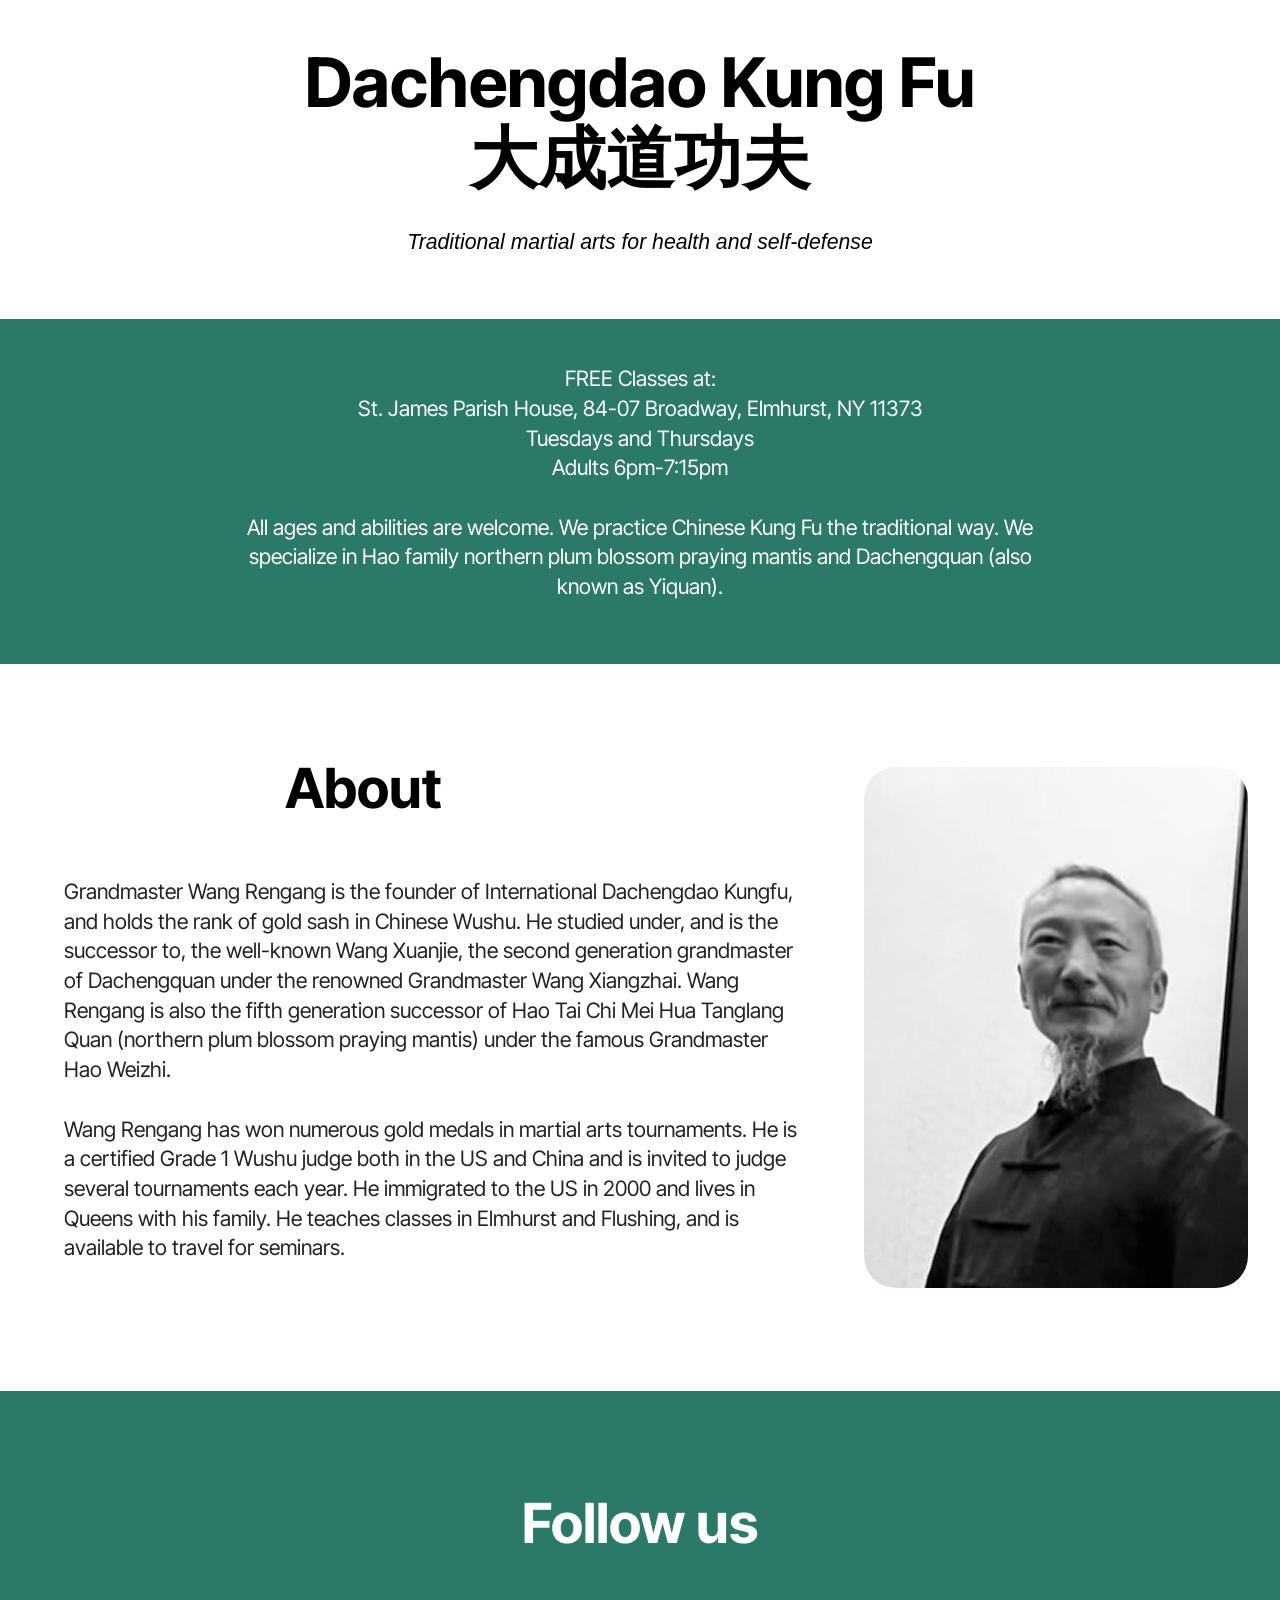
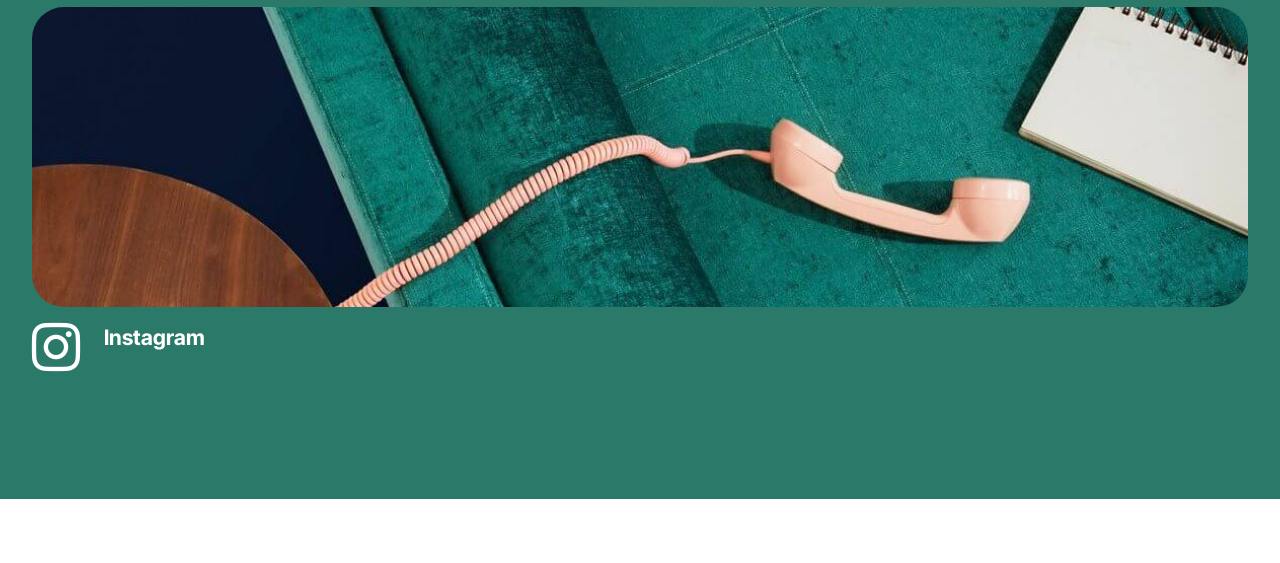
==== commit 43eb97fd: "Add files via upload" ====
--- a/index.html
+++ b/index.html
@@ -6,21 +6,18 @@
   <meta http-equiv="X-UA-Compatible" content="IE=edge">
   <meta name="generator" content="Mobirise v6.1.12, mobirise.com">
   <meta name="viewport" content="width=device-width, initial-scale=1, minimum-scale=1">
-  <link rel="shortcut icon" href="assets/images/logo.png" type="image/x-icon">
+  <link rel="shortcut icon" href="assets/images/logo5.png" type="image/x-icon">
   <meta name="description" content="">
   
   
   <title>Home</title>
-  <link rel="stylesheet" href="assets/web/assets/mobirise-icons2/mobirise2.css">
   <link rel="stylesheet" href="assets/bootstrap/css/bootstrap.min.css">
   <link rel="stylesheet" href="assets/animatecss/animate.css">
-  <link rel="stylesheet" href="assets/dropdown/css/style.css">
   <link rel="stylesheet" href="assets/socicon/css/styles.css">
   <link rel="stylesheet" href="assets/theme/css/style.css">
-  <link rel="stylesheet" href="assets/gallery/style.css">
   <link rel="preload" href="https://fonts.googleapis.com/css?family=Inter+Tight:100,200,300,400,500,600,700,800,900,100i,200i,300i,400i,500i,600i,700i,800i,900i&display=swap" as="style" onload="this.onload=null;this.rel='stylesheet'">
   <noscript><link rel="stylesheet" href="https://fonts.googleapis.com/css?family=Inter+Tight:100,200,300,400,500,600,700,800,900,100i,200i,300i,400i,500i,600i,700i,800i,900i&display=swap"></noscript>
-  <link rel="preload" as="style" href="assets/mobirise/css/mbr-additional.css?v=dL6HzE"><link rel="stylesheet" href="assets/mobirise/css/mbr-additional.css?v=dL6HzE" type="text/css">
+  <link rel="preload" as="style" href="assets/mobirise/css/mbr-additional.css?v=Vt5xFg"><link rel="stylesheet" href="assets/mobirise/css/mbr-additional.css?v=Vt5xFg" type="text/css">
 
   
   
@@ -28,312 +25,43 @@
 </head>
 <body>
   
-  <section data-bs-version="5.1" class="menu menu2 cid-tJS6tZXiPa" once="menu" id="menu02-0">
-	
-
-	<nav class="navbar navbar-dropdown navbar-fixed-top navbar-expand-lg">
-		<div class="container">
-			<div class="navbar-brand">
-				<span class="navbar-logo">
-					<a href="https://mobirise.com">
-						<img src="assets/images/logo.png" alt="Mobirise Website Builder" style="height: 3rem;">
-					</a>
-				</span>
-				<span class="navbar-caption-wrap"><a class="navbar-caption text-black text-primary display-4" href="index.html#header05-1">Mobirise</a></span>
-			</div>
-			<button class="navbar-toggler" type="button" data-toggle="collapse" data-bs-toggle="collapse" data-target="#navbarSupportedContent" data-bs-target="#navbarSupportedContent" aria-controls="navbarNavAltMarkup" aria-expanded="false" aria-label="Toggle navigation">
-				<div class="hamburger">
-					<span></span>
-					<span></span>
-					<span></span>
-					<span></span>
-				</div>
-			</button>
-			<div class="collapse navbar-collapse" id="navbarSupportedContent">
-				<ul class="navbar-nav nav-dropdown" data-app-modern-menu="true"><li class="nav-item">
-						<a class="nav-link link text-black text-primary display-4" href="index.html#header01-7">About</a>
-					</li>
-					<li class="nav-item">
-						<a class="nav-link link text-black text-primary display-4" href="index.html#features04-w" aria-expanded="false">Services</a>
-					</li>
-					<li class="nav-item">
-						<a class="nav-link link text-black text-primary display-4" href="index.html#contacts02-9">Contacts</a>
-					</li></ul>
-				
-				<div class="navbar-buttons mbr-section-btn"><a class="btn btn-primary display-4" href="index.html#form02-6"> Start now</a></div>
-			</div>
-		</div>
-	</nav>
-</section>
-
-<section data-bs-version="5.1" class="header5 cid-tJS6uM4N87" id="header05-1">
-	
-
+  <section data-bs-version="5.1" class="header09 cid-tLAX5BnXkJ" id="header09-q">
 	
 	
-	<div class="topbg"></div>
-	<div class="align-center container">
-		<div class="row justify-content-center">
-			<div class="col-md-12 col-lg-9">
-				<h1 class="mbr-section-title mbr-fonts-style mb-4 display-1"><strong>Create amazing websites</strong></h1>
-				<p class="mbr-text mbr-fonts-style mb-4 display-7">Click any text to edit or style it. Select text to insert a link.
-<br>Click the blue icon at the top right corner (Block Parameters) of the block to hide/show buttons, text, title, and change the block background. Click the red "+" button at the bottom right corner to add a new block. Use the top left menu to create new pages, sites, and add new themes and extensions.</p>
-				<div class="mbr-section-btn mt-3"><a class="btn btn-primary display-7" href="index.html#form02-6">Start now</a> <a class="btn btn-primary-outline display-7" href="index.html#gallery02-v">Live demo</a></div>
-			</div>
-		</div>
-		<div class="row mt-5 justify-content-center">
-			<div class="col-12 col-lg-12">
-				<img src="assets/images/11.jpg" alt="Mobirise Website Builder" title="">
+	<div class="container">
+		<div class="row">
+			<div class="content-wrap col-12 col-md-8">
+				<h1 class="mbr-section-title mbr-fonts-style mbr-white mb-4 display-1"><strong>Dachengdao Kung Fu
+</strong><div><strong>
+</strong></div><div><strong>大成道功夫</strong></div></h1>
+				
+				<p class="mbr-fonts-style mbr-text mbr-white mb-4 display-7"><em>
+					Traditional martial arts for health and self-defense
+				</em></p>
+				
 			</div>
 		</div>
 	</div>
 </section>
 
-<section data-bs-version="5.1" class="features4 cid-tMlEXTHLbS" id="features04-w">
-	
-	
-	<div class="container">
-		<div class="row justify-content-center">
-			<div class="col-12 content-head">
-				<div class="mbr-section-head mb-5">
-					<h4 class="mbr-section-title mbr-fonts-style align-center mb-0 display-2"><strong>Our Services</strong></h4>
-					<h5 class="mbr-section-subtitle mbr-fonts-style align-center mb-0 mt-4 display-7">Hover over pictures to add more cards or rearrange them with the Tools panel. Add multiple cards by selecting multiple images. You can set the number of columns in Block Parameters.</h5>
-					
-				</div>
-			</div>
-		</div>
-		<div class="row">
-			<div class="item features-image col-12 col-md-6 col-lg-4">
-				<div class="item-wrapper">
-					<div class="item-img">
-						<img src="assets/images/gallery03.jpg" alt="Mobirise Website Builder">
-					</div>
-					<div class="item-content">
-						<h5 class="item-title mbr-fonts-style display-5">
-							<strong>Marketing</strong>
-						</h5>
-						
-						<p class="mbr-text mbr-fonts-style display-7">
-							Service Description. You can show/hide the title, subtitle, text, button in the Block Parameters
-						</p>
-						<div class="mbr-section-btn item-footer"><a href="" class="btn item-btn btn-primary display-7">Learn more</a></div>
-					</div>
-
-				</div>
-			</div>
-			<div class="item features-image col-12 col-md-6 col-lg-4">
-				<div class="item-wrapper">
-					<div class="item-img">
-						<img src="assets/images/gallery05.jpg" alt="Mobirise Website Builder">
-					</div>
-					<div class="item-content">
-						<h5 class="item-title mbr-fonts-style display-5">
-							<strong>Promotion</strong>
-						</h5>
-						
-						<p class="mbr-text mbr-fonts-style display-7">
-							Service Description. You can show/hide the title, subtitle, text, button in the Block Parameters
-						</p>
-						<div class="mbr-section-btn item-footer"><a href="" class="btn item-btn btn-primary display-7">Learn more</a></div>
-					</div>
-				</div>
-			</div>
-			<div class="item features-image col-12 col-md-6 col-lg-4">
-				<div class="item-wrapper">
-					<div class="item-img">
-						<img src="assets/images/gallery02.jpg" alt="Mobirise Website Builder">
-					</div>
-					<div class="item-content">
-						<h5 class="item-title mbr-fonts-style display-5">
-							<strong>Branding</strong>
-						</h5>
-						
-						<p class="mbr-text mbr-fonts-style display-7">
-							Service Description. You can show/hide the title, subtitle, text, button in the Block Parameters<br>
-						</p>
-						<div class="mbr-section-btn item-footer"><a href="" class="btn item-btn btn-primary display-7">Learn more</a></div>
-					</div>
-				</div>
-			</div>
-		</div>
-	</div>
-</section>
-
-<section data-bs-version="5.1" class="gallery1 mbr-gallery cid-tMlDYtQ5fF" id="gallery02-v">
-    
-
-    
-    
-
-    <div class="container-fluid">
-        <div class="row justify-content-center">
-            <div class="col-12 content-head">
-                <div class="mbr-section-head mb-5">
-                    <h3 class="mbr-section-title mbr-fonts-style align-center m-0 display-2"><strong>Gallery with Masonry Grid and Popup Slider</strong></h3>
-                    <h4 class="mbr-section-subtitle mbr-fonts-style align-center mb-0 mt-4 display-7">Use images of different sizes in this gallery. Click on the image to change it. Click on the + (Add Items) button to add multiple pictures at once.</h4>
-                </div>
-            </div>
-        </div>
-        <div class="row mbr-gallery mbr-masonry" data-masonry="{&quot;percentPosition&quot;: true }">
-            <div class="col-12 col-md-6 col-lg-3 item gallery-image">
-                <div class="item-wrapper" data-toggle="modal" data-bs-toggle="modal" data-target="#v9saIu1zee-modal" data-bs-target="#v9saIu1zee-modal">
-                    <img class="w-100" src="assets/images/gallery03.jpg" alt="Mobirise Website Builder" data-slide-to="0" data-bs-slide-to="0" data-target="#lb-v9saIu1zee" data-bs-target="#lb-v9saIu1zee">
-                    <div class="icon-wrapper">
-                        <span class="mobi-mbri mobi-mbri-search mbr-iconfont mbr-iconfont-btn"></span>
-                    </div>
-                </div>
-                
-            </div>
-            <div class="col-12 col-md-6 col-lg-3 item gallery-image">
-                <div class="item-wrapper" data-toggle="modal" data-bs-toggle="modal" data-target="#v9saIu1zee-modal" data-bs-target="#v9saIu1zee-modal">
-                    <img class="w-100" src="assets/images/gallery13.jpg" alt="Mobirise Website Builder" data-slide-to="1" data-bs-slide-to="1" data-target="#lb-v9saIu1zee" data-bs-target="#lb-v9saIu1zee">
-                    <div class="icon-wrapper">
-                        <span class="mobi-mbri mobi-mbri-search mbr-iconfont mbr-iconfont-btn"></span>
-                    </div>
-                </div>
-                
-            </div>
-            <div class="col-12 col-md-6 col-lg-3 item gallery-image">
-                <div class="item-wrapper" data-toggle="modal" data-bs-toggle="modal" data-target="#v9saIu1zee-modal" data-bs-target="#v9saIu1zee-modal">
-                    <img class="w-100" src="assets/images/gallery10.jpg" alt="Mobirise Website Builder" data-slide-to="2" data-bs-slide-to="2" data-target="#lb-v9saIu1zee" data-bs-target="#lb-v9saIu1zee">
-                    <div class="icon-wrapper">
-                        <span class="mobi-mbri mobi-mbri-search mbr-iconfont mbr-iconfont-btn"></span>
-                    </div>
-                </div>
-                
-            </div>
-            <div class="col-12 col-md-6 col-lg-3 item gallery-image">
-                <div class="item-wrapper" data-toggle="modal" data-bs-toggle="modal" data-target="#v9saIu1zee-modal" data-bs-target="#v9saIu1zee-modal">
-                    <img class="w-100" src="assets/images/gallery08.jpg" alt="Mobirise Website Builder" data-slide-to="3" data-bs-slide-to="3" data-target="#lb-v9saIu1zee" data-bs-target="#lb-v9saIu1zee">
-                    <div class="icon-wrapper">
-                        <span class="mobi-mbri mobi-mbri-search mbr-iconfont mbr-iconfont-btn"></span>
-                    </div>
-                </div>
-                
-            </div>
-            <div class="col-12 col-md-6 col-lg-3 item gallery-image">
-                <div class="item-wrapper" data-toggle="modal" data-bs-toggle="modal" data-target="#v9saIu1zee-modal" data-bs-target="#v9saIu1zee-modal">
-                    <img class="w-100" src="assets/images/gallery06.jpg" alt="Mobirise Website Builder" data-slide-to="4" data-bs-slide-to="4" data-target="#lb-v9saIu1zee" data-bs-target="#lb-v9saIu1zee">
-                    <div class="icon-wrapper">
-                        <span class="mobi-mbri mobi-mbri-search mbr-iconfont mbr-iconfont-btn"></span>
-                    </div>
-                </div>
-                
-            </div>
-            <div class="col-12 col-md-6 col-lg-3 item gallery-image">
-                <div class="item-wrapper" data-toggle="modal" data-bs-toggle="modal" data-target="#v9saIu1zee-modal" data-bs-target="#v9saIu1zee-modal">
-                    <img class="w-100" src="assets/images/gallery02.jpg" alt="Mobirise Website Builder" data-slide-to="5" data-bs-slide-to="5" data-target="#lb-v9saIu1zee" data-bs-target="#lb-v9saIu1zee">
-                    <div class="icon-wrapper">
-                        <span class="mobi-mbri mobi-mbri-search mbr-iconfont mbr-iconfont-btn"></span>
-                    </div>
-                </div>
-                
-            </div>
-            <div class="col-12 col-md-6 col-lg-3 item gallery-image">
-                <div class="item-wrapper" data-toggle="modal" data-bs-toggle="modal" data-target="#v9saIu1zee-modal" data-bs-target="#v9saIu1zee-modal">
-                    <img class="w-100" src="assets/images/gallery01.jpg" alt="Mobirise Website Builder" data-slide-to="6" data-bs-slide-to="6" data-target="#lb-v9saIu1zee" data-bs-target="#lb-v9saIu1zee">
-                    <div class="icon-wrapper">
-                        <span class="mobi-mbri mobi-mbri-search mbr-iconfont mbr-iconfont-btn"></span>
-                    </div>
-                </div>
-                
-            </div>
-        </div>
-
-        <div class="modal mbr-slider" tabindex="-1" role="dialog" aria-hidden="true" id="v9saIu1zee-modal">
-            <div class="modal-dialog" role="document">
-                <div class="modal-content">
-                    <div class="modal-body">
-                        <div class="carousel slide" id="lb-v9saIu1zee" data-interval="5000" data-bs-interval="5000">
-                            <div class="carousel-inner">
-                                <div class="carousel-item active">
-                                    <img class="d-block w-100" src="assets/images/gallery03.jpg" alt="Mobirise Website Builder">
-                                </div>
-                                <div class="carousel-item">
-                                    <img class="d-block w-100" src="assets/images/gallery13.jpg" alt="Mobirise Website Builder">
-                                </div>
-                                <div class="carousel-item">
-                                    <img class="d-block w-100" src="assets/images/gallery10.jpg" alt="Mobirise Website Builder">
-                                </div>
-                                <div class="carousel-item">
-                                    <img class="d-block w-100" src="assets/images/gallery08.jpg" alt="Mobirise Website Builder">
-                                </div>
-                                <div class="carousel-item">
-                                    <img class="d-block w-100" src="assets/images/gallery06.jpg" alt="Mobirise Website Builder">
-                                </div>
-                                <div class="carousel-item">
-                                    <img class="d-block w-100" src="assets/images/gallery02.jpg" alt="Mobirise Website Builder">
-                                </div>
-                                <div class="carousel-item">
-                                    <img class="d-block w-100" src="assets/images/gallery01.jpg" alt="Mobirise Website Builder">
-                                </div>
-                            </div>
-                            <ol class="carousel-indicators">
-                                <li data-slide-to="0" data-bs-slide-to="0" class="active" data-target="#lb-v9saIu1zee" data-bs-target="#lb-v9saIu1zee"></li>
-                                <li data-slide-to="1" data-bs-slide-to="1" data-target="#lb-v9saIu1zee" data-bs-target="#lb-v9saIu1zee"></li>
-                                <li data-slide-to="2" data-bs-slide-to="2" data-target="#lb-v9saIu1zee" data-bs-target="#lb-v9saIu1zee"></li>
-                                <li data-slide-to="3" data-bs-slide-to="3" data-target="#lb-v9saIu1zee" data-bs-target="#lb-v9saIu1zee"></li>
-                                <li data-slide-to="4" data-bs-slide-to="4" data-target="#lb-v9saIu1zee" data-bs-target="#lb-v9saIu1zee"></li>
-                                <li data-slide-to="5" data-bs-slide-to="5" data-target="#lb-v9saIu1zee" data-bs-target="#lb-v9saIu1zee"></li>
-                                <li data-slide-to="6" data-bs-slide-to="6" data-target="#lb-v9saIu1zee" data-bs-target="#lb-v9saIu1zee"></li>
-                            </ol>
-                            <a role="button" href="" class="close" data-dismiss="modal" data-bs-dismiss="modal" aria-label="Close">
-                            </a>
-                            <a class="carousel-control-prev carousel-control" role="button" data-slide="prev" data-bs-slide="prev" href="#lb-v9saIu1zee">
-                                <span class="mobi-mbri mobi-mbri-arrow-prev" aria-hidden="true"></span>
-                                <span class="sr-only visually-hidden">Previous</span>
-                            </a>
-                            <a class="carousel-control-next carousel-control" role="button" data-slide="next" data-bs-slide="next" href="#lb-v9saIu1zee">
-                                <span class="mobi-mbri mobi-mbri-arrow-next" aria-hidden="true"></span>
-                                <span class="sr-only visually-hidden">Next</span>
-                            </a>
-                        </div>
-                    </div>
-                </div>
-            </div>
-        </div>
-    </div>
-</section>
-
-<section data-bs-version="5.1" class="header09 cid-tLAX5BnXkJ" id="header09-q">
+<section data-bs-version="5.1" class="header09 cid-v9z3kgLemP" id="header09-1n">
 	
 	
 	<div class="container">
 		<div class="row">
 			<div class="content-wrap col-12 col-md-8">
-				<h1 class="mbr-section-title mbr-fonts-style mbr-white mb-4 display-1"><strong>Unlock boundless possibilities</strong></h1>
 				
-				<p class="mbr-fonts-style mbr-text mbr-white mb-4 display-7">
-					Mobirise Free Website Maker is perfect for non-techies and great for pro-coders for fast prototyping and small customers' projects.
-				</p>
-				<div class="mbr-section-btn"><a class="btn btn-white-outline display-7" href="https://mobiri.se">Learn more</a></div>
+				
+				<p class="mbr-fonts-style mbr-text mbr-white mb-4 display-7">FREE Classes at:
+<br>St. James Parish House, 84-07 Broadway, Elmhurst, NY 11373
+<br>Tuesdays and Thursdays
+<br>Adults 6pm-7:15pm
+<br>
+<br>All ages and abilities are welcome. We practice Chinese Kung Fu the traditional way. We specialize in Hao family northern plum blossom praying mantis and Dachengquan (also known as Yiquan).<br></p>
+				
 			</div>
 		</div>
 	</div>
-</section>
-
-<section data-bs-version="5.1" class="header7 cid-tLeaLmEeFr" id="header07-h">
-  
-
-  
-  
-  
-  <div class="align-center container">
-    <div class="row justify-content-center">
-      <div class="col-md-12 col-lg-9 mb-5">
-        <h1 class="mbr-section-title mbr-fonts-style display-1"><strong>Block with video</strong>
-        </h1>
-        <p class="mbr-text mbr-fonts-style mt-4 display-7">
-          Click on the media content to replace it. In some blocks, you can change media content via Block Parameters.
-        </p>
-        
-      </div>
-    </div>
-
-    <div class="row justify-content-center">
-      <div class="mbr-figure col-12 col-md-12"><iframe class="mbr-embedded-video" src="https://www.youtube.com/embed/sGpPgQeEyOc?rel=0&amp;amp;mute=1&amp;showinfo=0&amp;autoplay=1&amp;loop=1&amp;playlist=sGpPgQeEyOc" width="1280" height="720" frameborder="0" allowfullscreen></iframe></div>
-    </div>
-  </div>
 </section>
 
 <section data-bs-version="5.1" class="header1 cid-tJS9vXDdRK" id="header01-7">
@@ -344,207 +72,57 @@
 
 	<div class="container">
 		<div class="row justify-content-center">
-			<div class="col-12 col-md-12 col-lg-7 image-wrapper">
-				<img class="w-100" src="assets/images/gallery01.jpg" alt="Mobirise Website Builder">
+			<div class="col-12 col-md-12 col-lg-4 image-wrapper">
+				<img class="w-100" src="assets/images/masterwang-349x474.jpg" alt="Mobirise Website Builder">
 			</div>
 			<div class="col-12 col-lg col-md-12">
 				<div class="text-wrapper align-left">
-					<h1 class="mbr-section-title mbr-fonts-style mb-4 display-2"><strong>About us</strong></h1>
-					<p class="mbr-text mbr-fonts-style mb-4 display-7">
-						Most blocks can be used with various types of backgrounds: color, pictures, or videos. It can be set in Block Parameters.&nbsp;You can show/hide the title, subtitle, text, button in the Block Parameters (blue gear icon at the top right corner of the block).&nbsp;</p>
-					<div class="mbr-section-btn mt-3"><a class="btn btn-primary display-7" href="https://mobiri.se">Start now</a></div>
+					<h1 class="mbr-section-title mbr-fonts-style mb-4 display-2"><p>&nbsp;&nbsp;&nbsp;&nbsp;&nbsp;&nbsp;&nbsp;&nbsp;&nbsp;&nbsp;&nbsp;&nbsp;&nbsp;&nbsp;&nbsp;&nbsp;&nbsp;<strong>About</strong></p></h1>
+					<p class="mbr-text mbr-fonts-style mb-4 display-7"><br>Grandmaster Wang Rengang is the founder of International Dachengdao Kungfu, and holds the rank of gold sash in Chinese Wushu. He studied under, and is the successor to, the well-known Wang Xuanjie, the second generation grandmaster of Dachengquan under the renowned Grandmaster Wang Xiangzhai. Wang Rengang is also the fifth generation successor of Hao Tai Chi Mei Hua Tanglang Quan (northern plum blossom praying mantis) under the famous Grandmaster Hao Weizhi.
+<br>
+<br>Wang Rengang has won numerous gold medals in martial arts tournaments. He is a certified Grade 1 Wushu judge both in the US and China and is invited to judge several tournaments each year. He immigrated to the US in 2000 and lives in Queens with his family. He teaches classes in Elmhurst and Flushing, and is available to travel for seminars.</p>
+					
 				</div>
 			</div>
 		</div>
 	</div>
 </section>
 
-<section data-bs-version="5.1" class="features15 cid-tLek7gQhG7" id="features015-m">
+<section data-bs-version="5.1" class="social01 cid-v9z98QV5DL" id="social01-1p">
 	
 
 	
 	
 	<div class="container">
-		<div class="mbr-section-head mb-5">
-			<h4 class="mbr-section-title mbr-fonts-style align-center mb-0 display-2">
-			  <strong>Why us?</strong></h4>
-			
-		  </div>
 		<div class="row justify-content-center">
-			<div class="item features-without-image col-12 col-lg-4">
+			<div class="col-12 content-head">
+				<div class="mb-5">
+					<h5 class="mbr-section-title mbr-fonts-style align-center mb-0 display-2">
+						<strong>Follow us</strong>
+					</h5>
+					
+				</div>
+			</div>
+		</div>
+		<div class="row">
+			<div class="item features-without-image col-12 col-md-6 col-lg-12">
+				<div class="item-img mb-3">
+					<img src="assets/images/gallery02.jpg" alt="Mobirise Website Builder">
+				</div>
 				<div class="item-wrapper">
-					<div class="img-wrapper">
-						<img src="assets/images/shop1.jpg" alt="Mobirise Website Builder">
-					</div>
+					<span class="mbr-iconfont m-auto socicon-instagram socicon" style="color: rgb(255, 255, 255); fill: rgb(255, 255, 255);"></span>
 					<div class="card-box">
-						<h4 class="card-title mbr-fonts-style mb-3 display-5">
-							<strong>Free</strong></h4>
-						<h5 class="card-text mbr-fonts-style display-7">
-							Mobirise is a free website builder. Mobirise is a free website builder. Mobirise is a free website builder.</h5>
+						<h4 class="card-title mbr-fonts-style mb-0 display-7">
+							<strong>Instagram</strong>
+						</h4>
+						<h5 class="card-text mbr-fonts-style display-7"></h5>
 					</div>
 				</div>
 			</div>
-			<div class="item features-without-image col-12 col-lg-4">
-				<div class="item-wrapper">
-					<div class="img-wrapper">
-						<img src="assets/images/shop2.jpg" alt="Mobirise Website Builder">
-					</div>
-					<div class="card-box">
-						<h4 class="card-title mbr-fonts-style mb-3 display-5">
-							<strong>Easy</strong></h4>
-						<h5 class="card-text mbr-fonts-style display-7">
-							Create landing pages with ease. Create landing pages with ease. Create landing pages with ease.<br><br></h5>
-					</div>
-				</div>
-			</div>
-			<div class="item features-without-image col-12 col-lg-4">
-				<div class="item-wrapper">
-					<div class="img-wrapper">
-						<img src="assets/images/shop3.jpg" alt="Mobirise Website Builder">
-					</div>
-					<div class="card-box">
-						<h4 class="card-title mbr-fonts-style mb-3 display-5">
-							<strong>Beautiful</strong></h4>
-						<h5 class="card-text mbr-fonts-style display-7">
-							Build a website with Mobirise. Build a web page with Mobirise. Create a website with Mobirise.</h5>
-					</div>
-				</div>
-			</div>
+			
 		</div>
 	</div>
-</section>
-
-<section data-bs-version="5.1" class="form5 cid-tJS9pBcTSa" id="form02-6">
-    
-    
-    <div class="container">
-        <div class="mbr-section-head mb-5">
-            <h3 class="mbr-section-title mbr-fonts-style align-center mb-0 display-2">
-                <strong>Contact Form</strong></h3>
-            <h4 class="mbr-section-subtitle mbr-fonts-style align-center mb-0 mt-4 display-7">To change your notification email, click on any form field below.
-<div>The number of submissions is limited to 10 per day without the Form Builder.</div></h4>
-        </div>
-        <div class="row justify-content-center mt-4">
-            <div class="col-lg-8 mx-auto mbr-form" data-form-type="formoid">
-                <form action="https://mobirise.eu/" method="POST" class="mbr-form form-with-styler" data-form-title="Form Name"><input type="hidden" name="email" data-form-email="true" value="ylQojC27pgiPjzW8uPl88xqt5AKgvL0b+EVnuTW5Ap+zkIjWEzTBu/9q1DFdXzdcKre+Nv6sng3bdR+nRqjk3PDtJRrVBM2k28Ekr01h+HFUCz7pCUNWd+oBiAb1TgOc">
-                    <div class="row">
-                        <div hidden="hidden" data-form-alert="" class="alert alert-success col-12">Thanks for filling out the form!</div>
-                        <div hidden="hidden" data-form-alert-danger="" class="alert alert-danger col-12">
-                            Oops...! some problem!
-                        </div>
-                    </div>
-                    <div class="dragArea row">
-                        <div class="col-md col-sm-12 form-group mb-3" data-for="name">
-                            <input type="text" name="name" placeholder="Name" data-form-field="name" class="form-control" value="" id="name-form02-6">
-                        </div>
-                        <div class="col-md col-sm-12 form-group mb-3" data-for="email">
-                            <input type="email" name="email" placeholder="Email" data-form-field="email" class="form-control" value="" id="email-form02-6">
-                        </div>
-                        <div class="col-12 form-group mb-3" data-for="phone">
-                            <input type="tel" name="phone" placeholder="Phone" data-form-field="phone" class="form-control" value="" id="phone-form02-6">
-                        </div>
-                        <div class="col-12 form-group mb-3" data-for="textarea">
-                            <textarea name="textarea" placeholder="Message" data-form-field="textarea" class="form-control" id="textarea-form02-6"></textarea>
-                        </div>
-                        <div class="col-lg-12 col-md-12 col-sm-12 align-center mbr-section-btn">
-                            <button type="submit" class="btn btn-primary display-7">Send message</button>
-                        </div>
-                    </div>
-                </form>
-            </div>
-        </div>
-    </div>
-</section>
-
-<section data-bs-version="5.1" class="contacts2 map1 cid-tLdYHD757A" id="contacts02-9">
-
-    
-
-    
-    <div class="container">
-        <div class="mbr-section-head mb-5">
-            <h3 class="mbr-section-title mbr-fonts-style align-center mb-0 display-2">
-                <strong>Contacts</strong>
-            </h3>
-            
-        </div>
-        <div class="row justify-content-center mt-4">
-            <div class="card col-12 col-md-5">
-                <div class="card-wrapper">
-                    <div class="text-wrapper">
-                        <h5 class="cardTitle mbr-fonts-style mb-2 display-5">
-                        <strong>Get in touch</strong></h5>
-                    <ul class="list mbr-fonts-style display-7">
-                        <li class="mbr-text item-wrap"><span style="font-size: 1.4rem;">Phone: </span><a href="tel:+12345678910" class="text-primary" style="font-size: 1.4rem;">0 (800) 123 45 67</a><br></li>
-                        <li class="mbr-text item-wrap">WhatsApp: <a href="https://wa.me/12345678910" class="text-primary">0 (800) 123 45 67</a></li>
-                        <li class="mbr-text item-wrap">Email: <a href="mailto:info@site.com" class="text-primary">info@site.com</a></li><li class="mbr-text item-wrap"><br></li>
-                        <li class="mbr-text item-wrap">Address: </li><li class="mbr-text item-wrap">350 5th Ave, New York, NY 10118</li><li class="mbr-text item-wrap"><span style="font-size: 1.4rem;">Working hours:</span><br></li><li class="mbr-text item-wrap">9:00AM - 6:00PM</li>
-                    </ul>
-                    </div>
-                </div>
-            </div>
-            <div class="map-wrapper col-12 col-md-7">
-                <div class="google-map"><iframe frameborder="0" style="border:0" src="https://www.google.com/maps/embed?pb=!1m14!1m8!1m3!1d6045.3003145248895!2d-73.9884657!3d40.7477229!3m2!1i1024!2i768!4f13.1!3m3!1m2!1s0x89c259a9ac1f1b85%3A0x7e33d1c0e7af3be4!2zMzUwIDV0aCBBdmUsIE5ldyBZb3JrLCBOWSAxMDExOCwg0KHQqNCQ!5e0!3m2!1sru!2sru!4v1689597362021!5m2!1sen!2sen" allowfullscreen=""></iframe></div>
-            </div>
-        </div>
-    </div>
-</section>
-
-<section data-bs-version="5.1" class="footer1 programm5 cid-tJS9NNcTLZ" once="footers" id="footer03-8">
-
-        
-
-    
-
-    <div class="container">
-        <div class="row">
-
-            <div class="row-links mb-4">
-                <ul class="header-menu">
-                  
-                  
-                  
-                  
-                <li class="header-menu-item mbr-fonts-style display-5"><a href="index.html#header01-7" class="text-danger">About</a></li><li class="header-menu-item mbr-fonts-style display-5"><a href="index.html#features04-w" class="text-danger text-primary">Services</a></li><li class="header-menu-item mbr-fonts-style display-5"><a href="index.html#contacts02-9" class="text-danger">Contacts</a></li><li class="header-menu-item mbr-fonts-style display-5"><a href="index.html#gallery02-v" class="text-danger text-primary">Works</a></li></ul>
-              </div>
-
-            <div class="col-12">
-                <div class="social-row">
-                    <div class="soc-item">
-                        <a href="https://mobiri.se/" target="_blank">
-                            <span class="mbr-iconfont socicon socicon-facebook display-7"></span>
-                        </a>
-                    </div>
-                    <div class="soc-item">
-                        <a href="https://mobiri.se/" target="_blank">
-                            <span class="mbr-iconfont socicon-twitter socicon"></span>
-                        </a>
-                    </div>
-                    <div class="soc-item">
-                        <a href="https://mobiri.se/" target="_blank">
-                            <span class="mbr-iconfont socicon-instagram socicon"></span>
-                        </a>
-                    </div>
-                    <div class="soc-item">
-                        <a href="https://mobiri.se/" target="_blank">
-                            <span class="mbr-iconfont socicon-tiktok socicon"></span>
-                        </a>
-                    </div>
-                    <div class="soc-item">
-                        <a href="https://mobiri.se/" target="_blank">
-                            <span class="mbr-iconfont socicon-youtube socicon"></span>
-                        </a>
-                    </div>
-                </div>
-            </div>
-            <div class="col-12 mt-5">
-                <p class="mbr-fonts-style copyright display-7">
-                    © Copyright 2030 Mobirise - All Rights Reserved
-                </p>
-            </div>
-        </div>
-    </div>
-</section><section class="display-7" style="padding: 0;align-items: center;justify-content: center;flex-wrap: wrap;    align-content: center;display: flex;position: relative;height: 4rem;"><a href="https://mobiri.se/" style="flex: 1 1;height: 4rem;position: absolute;width: 100%;z-index: 1;"><img alt="" style="height: 4rem;" src="[data-uri]"></a><p style="margin: 0;text-align: center;" class="display-7">&#8204;</p><a style="z-index:1" href="https://mobirise.com/builder/no-code-website-builder.html">No Code Website Builder</a></section><script src="assets/bootstrap/js/bootstrap.bundle.min.js"></script>  <script src="assets/smoothscroll/smooth-scroll.js"></script>  <script src="assets/ytplayer/index.js"></script>  <script src="assets/dropdown/js/navbar-dropdown.js"></script>  <script src="assets/masonry/masonry.pkgd.min.js"></script>  <script src="assets/imagesloaded/imagesloaded.pkgd.min.js"></script>  <script src="assets/theme/js/script.js"></script>  <script src="assets/gallery/player.min.js"></script>  <script src="assets/gallery/script.js"></script>  <script src="assets/formoid/formoid.min.js"></script>  
+</section><section class="display-7" style="padding: 0;align-items: center;justify-content: center;flex-wrap: wrap;    align-content: center;display: flex;position: relative;height: 4rem;"><a href="https://mobiri.se/" style="flex: 1 1;height: 4rem;position: absolute;width: 100%;z-index: 1;"><img alt="" style="height: 4rem;" src="[data-uri]"></a><p style="margin: 0;text-align: center;" class="display-7">&#8204;</p><a style="z-index:1" href="https://mobirise.com/drag-drop-website-builder.html">Drag and Drop Website Builder</a></section><script src="assets/bootstrap/js/bootstrap.bundle.min.js"></script>  <script src="assets/smoothscroll/smooth-scroll.js"></script>  <script src="assets/ytplayer/index.js"></script>  <script src="assets/theme/js/script.js"></script>  
   
   
   <input name="animation" type="hidden">
--- a/assets/mobirise/css/mbr-additional.css
+++ b/assets/mobirise/css/mbr-additional.css
@@ -185,9 +185,9 @@
 }
 .btn-secondary,
 .btn-secondary:active {
-  background-color: #ffd7ef !important;
-  border-color: #ffd7ef !important;
-  color: #d70081 !important;
+  background-color: #9fe870 !important;
+  border-color: #9fe870 !important;
+  color: #264d0c !important;
   box-shadow: none;
 }
 .btn-secondary:hover,
@@ -195,15 +195,15 @@
 .btn-secondary.focus,
 .btn-secondary.active {
   color: inherit;
-  background-color: #ffffff !important;
-  border-color: #ffffff !important;
+  background-color: #bcef9c !important;
+  border-color: #bcef9c !important;
   box-shadow: none;
 }
 .btn-secondary.disabled,
 .btn-secondary:disabled {
-  color: #d70081 !important;
-  background-color: #ffffff !important;
-  border-color: #ffffff !important;
+  color: #264d0c !important;
+  background-color: #bcef9c !important;
+  border-color: #bcef9c !important;
 }
 .btn-info,
 .btn-info:active {
@@ -361,23 +361,23 @@
 .btn-secondary-outline,
 .btn-secondary-outline:active {
   background-color: transparent !important;
-  border-color: #ffd7ef;
-  color: #ffd7ef;
+  border-color: #9fe870;
+  color: #9fe870;
 }
 .btn-secondary-outline:hover,
 .btn-secondary-outline:focus,
 .btn-secondary-outline.focus,
 .btn-secondary-outline.active {
-  color: #ff80cc !important;
-  background-color: transparent !important;
-  border-color: #ff80cc !important;
+  color: #6ddc25 !important;
+  background-color: transparent !important;
+  border-color: #6ddc25 !important;
   box-shadow: none !important;
 }
 .btn-secondary-outline.disabled,
 .btn-secondary-outline:disabled {
-  color: #d70081 !important;
-  background-color: #ffd7ef !important;
-  border-color: #ffd7ef !important;
+  color: #264d0c !important;
+  background-color: #9fe870 !important;
+  border-color: #9fe870 !important;
 }
 .btn-info-outline,
 .btn-info-outline:active {
@@ -509,7 +509,7 @@
   color: #2b7a69 !important;
 }
 .text-secondary {
-  color: #ffd7ef !important;
+  color: #9fe870 !important;
 }
 .text-success {
   color: #3a341c !important;
@@ -537,7 +537,7 @@
 a.text-secondary:hover,
 a.text-secondary:focus,
 a.text-secondary.active {
-  color: #ff71c6 !important;
+  color: #66d022 !important;
 }
 a.text-success:hover,
 a.text-success:focus,
@@ -715,7 +715,7 @@
 .xdsoft_datetimepicker .xdsoft_calendar td:hover,
 .xdsoft_datetimepicker .xdsoft_timepicker .xdsoft_time_box > div > div:hover {
   color: #000000 !important;
-  background: #ffd7ef !important;
+  background: #9fe870 !important;
   box-shadow: none !important;
 }
 .lazy-bg {
@@ -779,945 +779,11 @@
   outline-offset: 2px !important;
   transition: outline 0.2s ease-in-out;
 }
-.cid-tJS6tZXiPa {
-  z-index: 1000;
-  width: 100%;
-  position: relative;
-}
-.cid-tJS6tZXiPa .dropdown-item:before {
-  font-family: Moririse2 !important;
-  content: "\e966";
-  display: inline-block;
-  width: 0;
-  position: absolute;
-  left: 1rem;
-  top: 0.5rem;
-  margin-right: 0.5rem;
-  line-height: 1;
-  font-size: inherit;
-  vertical-align: middle;
-  text-align: center;
-  overflow: hidden;
-  transform: scale(0, 1);
-  transition: all 0.25s ease-in-out;
-}
-@media (max-width: 767px) {
-  .cid-tJS6tZXiPa .navbar-toggler {
-    transform: scale(0.8);
-  }
-}
-.cid-tJS6tZXiPa .navbar-brand {
-  flex-shrink: 0;
-  align-items: center;
-  margin-right: 0;
-  padding: 10px 0;
-  transition: all 0.3s;
-  word-break: break-word;
-  z-index: 1;
-}
-.cid-tJS6tZXiPa .navbar-brand img {
-  max-width: 100%;
-  max-height: 100%;
-  border-radius: 0px !important;
-}
-.cid-tJS6tZXiPa .navbar-brand .navbar-caption {
-  line-height: inherit !important;
-}
-.cid-tJS6tZXiPa .navbar-brand .navbar-logo a {
-  outline: none;
-}
-.cid-tJS6tZXiPa .navbar-nav {
-  margin: auto;
-  margin-left: 0;
-  margin-left: auto;
-}
-.cid-tJS6tZXiPa .navbar-nav .nav-item {
-  padding: 0 !important;
-  transition: .3s all !important;
-}
-.cid-tJS6tZXiPa .navbar-nav .nav-item .nav-link {
-  padding: 16px !important;
-  margin: 0 !important;
-  border-radius: 1rem !important;
-  transition: .3s all !important;
-}
-.cid-tJS6tZXiPa .navbar-nav .nav-item .nav-link:hover {
-  background-color: rgba(27, 31, 10, 0.06);
-}
-.cid-tJS6tZXiPa .navbar-nav .open .nav-link::after {
-  transform: rotate(180deg);
-}
-@media (min-width: 992px) {
-  .cid-tJS6tZXiPa .navbar-nav .open .nav-link::before {
-    content: "";
-    width: 100%;
-    height: 20px;
-    top: 100%;
-    background: transparent;
-    position: absolute;
-  }
-}
-.cid-tJS6tZXiPa .navbar-nav .dropdown-item {
-  padding: 12px !important;
-  border-radius: 0.5rem !important;
-  margin: 0 8px !important;
-  transition: .3s all !important;
-}
-.cid-tJS6tZXiPa .navbar-nav .dropdown-item:hover {
-  background-color: rgba(27, 31, 10, 0.06);
-}
-@media (min-width: 992px) {
-  .cid-tJS6tZXiPa .navbar-nav {
-    padding-left: 1.5rem;
-  }
-}
-.cid-tJS6tZXiPa .nav-link {
-  width: fit-content;
-  position: relative;
-}
-.cid-tJS6tZXiPa .navbar-logo {
-  padding-left: 2rem;
-  margin: 0 !important;
-}
-@media (max-width: 767px) {
-  .cid-tJS6tZXiPa .navbar-logo {
-    padding-left: 1rem;
-  }
-}
-.cid-tJS6tZXiPa .navbar-caption {
-  padding-left: 1rem;
-  padding-right: .5rem;
-}
-@media (max-width: 767px) {
-  .cid-tJS6tZXiPa .nav-dropdown {
-    padding-bottom: 0.5rem;
-  }
-}
-.cid-tJS6tZXiPa .nav-dropdown .link.dropdown-toggle::after {
-  margin-left: 0.5rem;
-  margin-top: 0.2rem;
-  transition: .3s all;
-}
-.cid-tJS6tZXiPa .container {
-  display: flex;
-  height: 90px;
-  padding: 0.5rem 0.6rem;
-  flex-wrap: nowrap;
-  background: rgba(255, 255, 255, 0.9) !important;
-  left: 0;
-  right: 0;
-  -webkit-box-pack: justify;
-  -ms-flex-pack: justify;
-  justify-content: flex-end;
-  -webkit-box-align: center;
-  -webkit-align-items: center;
-  -ms-flex-align: center;
-  align-items: center;
-  border-radius: 100vw;
-  margin-top: 1rem;
-  background-color: #ffffff;
-  box-shadow: 0 30px 60px 0 rgba(27, 31, 10, 0.08);
-}
-@media (max-width: 992px) {
-  .cid-tJS6tZXiPa .container {
-    padding-right: 2rem;
-  }
-}
-@media (max-width: 767px) {
-  .cid-tJS6tZXiPa .container {
-    width: 95%;
-    height: 56px !important;
-    padding-right: 1rem;
-    margin-top: 0rem;
-  }
-}
-.cid-tJS6tZXiPa .iconfont-wrapper {
-  color: #000000 !important;
-  font-size: 1.5rem;
-  padding-right: 0.5rem;
-}
-.cid-tJS6tZXiPa .dropdown-menu {
-  flex-wrap: wrap;
-  flex-direction: column;
-  max-width: 100%;
-  padding: 12px 4px !important;
-  border-radius: 1.5rem;
-  transition: .3s all !important;
-  min-width: auto;
-  background: #ffffff;
-  background: rgba(255, 255, 255, 0.9) !important;
-}
-.cid-tJS6tZXiPa .nav-item:focus,
-.cid-tJS6tZXiPa .nav-link:focus {
-  outline: none;
-}
-.cid-tJS6tZXiPa .dropdown .dropdown-menu .dropdown-item {
-  width: auto;
-  transition: all 0.25s ease-in-out;
-}
-.cid-tJS6tZXiPa .dropdown .dropdown-menu .dropdown-item::after {
-  right: 0.5rem;
-}
-.cid-tJS6tZXiPa .dropdown .dropdown-menu .dropdown-item .mbr-iconfont {
-  margin-right: 0.5rem;
-  vertical-align: sub;
-}
-.cid-tJS6tZXiPa .dropdown .dropdown-menu .dropdown-item .mbr-iconfont:before {
-  display: inline-block;
-  transform: scale(1, 1);
-  transition: all 0.25s ease-in-out;
-}
-.cid-tJS6tZXiPa .collapsed .dropdown-menu .dropdown-item:before {
-  display: none;
-}
-.cid-tJS6tZXiPa .collapsed .dropdown .dropdown-menu .dropdown-item {
-  padding: 0.235em 1.5em 0.235em 1.5em !important;
-  transition: none;
-  margin: 0 !important;
-}
-.cid-tJS6tZXiPa .navbar {
-  min-height: 90px;
-  transition: all 0.3s;
-  border-bottom: 1px solid transparent;
-  background: transparent !important;
-  padding: 0 !important;
-  border: none !important;
-  box-shadow: none !important;
-  border-radius: 0 !important;
-}
-.cid-tJS6tZXiPa .navbar.opened {
-  transition: all 0.3s;
-}
-.cid-tJS6tZXiPa .navbar .dropdown-item {
-  padding: 0.5rem 1.8rem;
-}
-.cid-tJS6tZXiPa .navbar .navbar-logo img {
-  width: auto;
-}
-.cid-tJS6tZXiPa .navbar .navbar-collapse {
-  z-index: 1;
-  justify-content: flex-end;
-}
-.cid-tJS6tZXiPa .navbar.collapsed {
-  justify-content: center;
-}
-.cid-tJS6tZXiPa .navbar.collapsed .nav-item .nav-link::before {
-  display: none;
-}
-.cid-tJS6tZXiPa .navbar.collapsed.opened .dropdown-menu {
-  top: 0;
-}
-@media (min-width: 992px) {
-  .cid-tJS6tZXiPa .navbar.collapsed.opened:not(.navbar-short) .navbar-collapse {
-    max-height: calc(98.5vh - 3rem);
-  }
-}
-.cid-tJS6tZXiPa .navbar.collapsed .dropdown-menu .dropdown-submenu {
-  left: 0 !important;
-}
-.cid-tJS6tZXiPa .navbar.collapsed .dropdown-menu .dropdown-item:after {
-  right: auto;
-}
-.cid-tJS6tZXiPa .navbar.collapsed .dropdown-menu .dropdown-toggle[data-toggle="dropdown-submenu"]:after {
-  margin-left: 0.5rem;
-  margin-top: 0.2rem;
-  border-top: 0.35em solid;
-  border-right: 0.35em solid transparent;
-  border-left: 0.35em solid transparent;
-  border-bottom: 0;
-  top: 41%;
-}
-.cid-tJS6tZXiPa .navbar.collapsed ul.navbar-nav li {
-  margin: auto;
-}
-.cid-tJS6tZXiPa .navbar.collapsed .dropdown-menu .dropdown-item {
-  padding: 0.25rem 1.5rem;
-  text-align: center;
-}
-.cid-tJS6tZXiPa .navbar.collapsed .icons-menu {
-  padding-left: 0;
-  padding-right: 0;
-  padding-top: 0.5rem;
-  padding-bottom: 0.5rem;
-}
-@media (max-width: 767px) {
-  .cid-tJS6tZXiPa .navbar {
-    min-height: 72px;
-  }
-  .cid-tJS6tZXiPa .navbar .navbar-logo img {
-    height: 2rem !important;
-  }
-}
-@media (max-width: 991px) {
-  .cid-tJS6tZXiPa .navbar .nav-item .nav-link::before {
-    display: none;
-  }
-  .cid-tJS6tZXiPa .navbar.opened .dropdown-menu {
-    top: 0;
-  }
-  .cid-tJS6tZXiPa .navbar .dropdown-menu .dropdown-submenu {
-    left: 0 !important;
-  }
-  .cid-tJS6tZXiPa .navbar .dropdown-menu .dropdown-item:after {
-    right: auto;
-  }
-  .cid-tJS6tZXiPa .navbar .dropdown-menu .dropdown-toggle[data-toggle="dropdown-submenu"]:after {
-    margin-left: 0.5rem;
-    margin-top: 0.2rem;
-    border-top: 0.35em solid;
-    border-right: 0.35em solid transparent;
-    border-left: 0.35em solid transparent;
-    border-bottom: 0;
-    top: 40%;
-  }
-  .cid-tJS6tZXiPa .navbar .dropdown-menu .dropdown-item {
-    padding: 0.25rem 1.5rem !important;
-    text-align: center;
-  }
-  .cid-tJS6tZXiPa .navbar .navbar-brand {
-    flex-shrink: initial;
-    flex-basis: auto;
-    word-break: break-word;
-    padding-right: 10px;
-  }
-  .cid-tJS6tZXiPa .navbar .navbar-toggler {
-    flex-basis: auto;
-  }
-  .cid-tJS6tZXiPa .navbar .icons-menu {
-    padding-left: 0;
-    padding-top: 0.5rem;
-    padding-bottom: 0.5rem;
-  }
-}
-.cid-tJS6tZXiPa .navbar.navbar-short .navbar-logo img {
-  height: 2rem;
-}
-.cid-tJS6tZXiPa .dropdown-item.active,
-.cid-tJS6tZXiPa .dropdown-item:active {
-  background-color: transparent;
-}
-.cid-tJS6tZXiPa .navbar-expand-lg .navbar-nav .nav-link {
-  padding: 0;
-}
-.cid-tJS6tZXiPa .nav-dropdown .link.dropdown-toggle {
-  margin-right: 1.667em;
-}
-.cid-tJS6tZXiPa .nav-dropdown .link.dropdown-toggle[aria-expanded="true"] {
-  margin-right: 0;
-  padding: 0.667em 1.667em;
-}
-.cid-tJS6tZXiPa .navbar.navbar-expand-lg .dropdown .dropdown-menu {
-  background: #ffffff;
-}
-.cid-tJS6tZXiPa .navbar.navbar-expand-lg .dropdown .dropdown-menu .dropdown-submenu {
-  margin: 0;
-  left: 105%;
-  transform: none;
-  top: -12px;
-}
-.cid-tJS6tZXiPa .navbar .dropdown.open > .dropdown-menu {
-  display: flex;
-}
-.cid-tJS6tZXiPa ul.navbar-nav {
-  flex-wrap: wrap;
-}
-.cid-tJS6tZXiPa .navbar-buttons {
-  text-align: center;
-  min-width: 140px;
-}
-@media (max-width: 992px) {
-  .cid-tJS6tZXiPa .navbar-buttons {
-    text-align: left;
-  }
-}
-.cid-tJS6tZXiPa button.navbar-toggler {
-  outline: none;
-  width: 31px;
-  height: 20px;
-  cursor: pointer;
-  transition: all 0.2s;
-  position: relative;
-  align-self: center;
-}
-.cid-tJS6tZXiPa button.navbar-toggler .hamburger span {
-  position: absolute;
-  right: 0;
-  width: 30px;
-  height: 2px;
-  border-right: 5px;
-  background-color: #000000;
-}
-.cid-tJS6tZXiPa button.navbar-toggler .hamburger span:nth-child(1) {
-  top: 0;
-  transition: all 0.2s;
-}
-.cid-tJS6tZXiPa button.navbar-toggler .hamburger span:nth-child(2) {
-  top: 8px;
-  transition: all 0.15s;
-}
-.cid-tJS6tZXiPa button.navbar-toggler .hamburger span:nth-child(3) {
-  top: 8px;
-  transition: all 0.15s;
-}
-.cid-tJS6tZXiPa button.navbar-toggler .hamburger span:nth-child(4) {
-  top: 16px;
-  transition: all 0.2s;
-}
-.cid-tJS6tZXiPa nav.opened .hamburger span:nth-child(1) {
-  top: 8px;
-  width: 0;
-  opacity: 0;
-  right: 50%;
-  transition: all 0.2s;
-}
-.cid-tJS6tZXiPa nav.opened .hamburger span:nth-child(2) {
-  transform: rotate(45deg);
-  transition: all 0.25s;
-}
-.cid-tJS6tZXiPa nav.opened .hamburger span:nth-child(3) {
-  transform: rotate(-45deg);
-  transition: all 0.25s;
-}
-.cid-tJS6tZXiPa nav.opened .hamburger span:nth-child(4) {
-  top: 8px;
-  width: 0;
-  opacity: 0;
-  right: 50%;
-  transition: all 0.2s;
-}
-.cid-tJS6tZXiPa .navbar-dropdown {
-  padding: 0 1rem;
-}
-.cid-tJS6tZXiPa a.nav-link {
-  display: flex;
-  align-items: center;
-  justify-content: center;
-}
-.cid-tJS6tZXiPa .icons-menu {
-  flex-wrap: nowrap;
-  display: flex;
-  justify-content: center;
-  padding-left: 1rem;
-  padding-right: 1rem;
-  padding-top: 0.3rem;
-  text-align: center;
-}
-@media (max-width: 992px) {
-  .cid-tJS6tZXiPa .icons-menu {
-    justify-content: flex-start;
-    margin-bottom: .5rem;
-  }
-}
-@media screen and (-ms-high-contrast: active), (-ms-high-contrast: none) {
-  .cid-tJS6tZXiPa .navbar {
-    height: 70px;
-  }
-  .cid-tJS6tZXiPa .navbar.opened {
-    height: auto;
-  }
-  .cid-tJS6tZXiPa .nav-item .nav-link:hover::before {
-    width: 175%;
-    max-width: calc(100% + 2rem);
-    left: -1rem;
-  }
-}
-.cid-tJS6tZXiPa .navbar .dropdown > .dropdown-menu {
-  display: none;
-  width: max-content;
-  max-width: 500px !important;
-  transform: translateX(-50%);
-  top: calc(100% + 20px);
-  left: 50%;
-}
-.cid-tJS6tZXiPa .navbar .dropdown > .dropdown-menu .dropdown-item {
-  line-height: 1 !important;
-}
-.cid-tJS6tZXiPa .navbar .dropdown > .dropdown-menu .dropdown .dropdown-item {
-  align-items: center;
-  display: flex;
-  height: max-content !important;
-  min-height: max-content !important;
-}
-.cid-tJS6tZXiPa .navbar .dropdown > .dropdown-menu .dropdown .dropdown-item::after {
-  display: inline-block;
-  position: static;
-  margin-left: 0.5rem;
-  margin-top: 0;
-  margin-right: 0;
-  margin-bottom: 0;
-  transition: .3s all;
-  transform: rotate(-90deg);
-}
-.cid-tJS6tZXiPa .navbar .dropdown > .dropdown-menu .dropdown.open .dropdown-item::after {
-  transform: rotate(0deg);
-}
-.cid-tJS6tZXiPa .mbr-section-btn {
-  margin: -0.6rem -0.6rem;
-}
-.cid-tJS6tZXiPa .navbar-toggler {
-  margin-left: 12px;
-  margin-right: 8px;
-  order: 1000;
-}
-@media (max-width: 991px) {
-  .cid-tJS6tZXiPa .navbar-brand {
-    margin-right: auto;
-  }
-  .cid-tJS6tZXiPa .navbar-collapse {
-    z-index: -1 !important;
-    position: absolute;
-    top: 110%;
-    left: 0;
-    width: 100%;
-    padding: 1rem;
-    border-radius: 1.5rem;
-    background: #ffffff;
-    opacity: 1;
-    border-color: rgba(255, 255, 255, 0.9) !important;
-    background: rgba(255, 255, 255, 0.9) !important;
-    backdrop-filter: blur(8px);
-  }
-  .cid-tJS6tZXiPa .navbar-nav .nav-item .nav-link::after {
-    margin-left: 10px;
-  }
-  .cid-tJS6tZXiPa .navbar-nav .dropdown-item:hover {
-    background-color: rgba(27, 31, 10, 0.06);
-  }
-  .cid-tJS6tZXiPa .navbar .dropdown > .dropdown-menu {
-    max-width: 100% !important;
-    transform: translateX(0);
-    top: 10px;
-    left: 0;
-    padding: 8px !important;
-    border-radius: 1rem;
-    background-color: rgba(27, 31, 10, 0.04) !important;
-  }
-  .cid-tJS6tZXiPa .navbar .dropdown > .dropdown-menu .dropdown-item {
-    padding: 8px !important;
-    line-height: 1 !important;
-    margin-bottom: 4px !important;
-  }
-  .cid-tJS6tZXiPa .navbar .dropdown > .dropdown-menu .dropdown .dropdown-item {
-    align-items: center;
-    display: flex;
-    height: max-content !important;
-    min-height: max-content !important;
-  }
-  .cid-tJS6tZXiPa .navbar .dropdown > .dropdown-menu .dropdown .dropdown-item::after {
-    display: inline-block;
-    position: static;
-    margin-left: 0.5rem;
-    margin-top: 0;
-    margin-right: 0;
-    margin-bottom: 0;
-    transition: .3s all;
-    transform: rotate(0deg);
-  }
-  .cid-tJS6tZXiPa .navbar .dropdown > .dropdown-menu .dropdown.open .dropdown-item::after {
-    transform: rotate(180deg);
-  }
-  .cid-tJS6tZXiPa .navbar .dropdown > .dropdown-menu .dropdown-submenu {
-    position: static;
-    width: 100%;
-    max-width: 100% !important;
-    transform: translateX(0) !important;
-    top: 0;
-    left: 0;
-    padding: 8px !important;
-    border-radius: 1rem;
-    background-color: rgba(27, 31, 10, 0.04) !important;
-  }
-  .cid-tJS6tZXiPa .navbar .dropdown.open > .dropdown-menu {
-    display: flex !important;
-    flex-direction: column;
-    align-items: flex-start;
-  }
-}
-@media (max-width: 575px) {
-  .cid-tJS6tZXiPa .navbar-collapse {
-    padding: 1rem;
-  }
-}
-.cid-tJS6uM4N87 {
-  padding-top: 12rem;
-  padding-bottom: 2rem;
-  background-color: #edefeb;
-}
-.cid-tJS6uM4N87 .mbr-fallback-image.disabled {
-  display: none;
-}
-.cid-tJS6uM4N87 .mbr-fallback-image {
-  display: block;
-  background-size: cover;
-  background-position: center center;
-  width: 100%;
-  height: 100%;
-  position: absolute;
-  bottom: 0;
-}
-.cid-tJS6uM4N87 .topbg {
-  position: absolute;
-  bottom: 0;
-  left: 0;
-  width: 100%;
-  height: 30%;
-  background: #2b7a69;
-}
-.cid-tJS6uM4N87 .mbr-section-title {
-  color: #000000;
-}
-.cid-tJS6uM4N87 .mbr-text,
-.cid-tJS6uM4N87 .mbr-section-btn {
-  color: #000000;
-}
-.cid-tMlEXTHLbS {
-  padding-top: 4rem;
-  padding-bottom: 6rem;
-  background-color: #2b7a69;
-}
-.cid-tMlEXTHLbS img,
-.cid-tMlEXTHLbS .item-img {
-  width: 100%;
-  height: 100%;
-  height: 300px;
-  object-fit: cover;
-}
-.cid-tMlEXTHLbS .item:focus,
-.cid-tMlEXTHLbS span:focus {
-  outline: none;
-}
-.cid-tMlEXTHLbS .item {
-  margin-bottom: 2rem;
-}
-@media (max-width: 767px) {
-  .cid-tMlEXTHLbS .item {
-    margin-bottom: 1rem;
-  }
-}
-.cid-tMlEXTHLbS .item-content {
-  margin-top: 2rem;
-  padding: 0 2.25rem 2.25rem;
-  display: flex;
-  flex-direction: column;
-  height: 100%;
-}
-@media (max-width: 767px) {
-  .cid-tMlEXTHLbS .item-content {
-    padding: 0 2rem 1.5rem;
-    margin-top: 1rem;
-  }
-}
-.cid-tMlEXTHLbS .item-wrapper {
-  position: relative;
-  background: #ffffff;
-  height: 100%;
-  display: flex;
-  flex-flow: column nowrap;
-}
-.cid-tMlEXTHLbS .item-wrapper .item-footer {
-  margin-top: auto;
-}
-.cid-tMlEXTHLbS .mbr-section-title {
-  color: #ffffff;
-  text-align: center;
-}
-.cid-tMlEXTHLbS .item-title {
-  text-align: left;
-}
-.cid-tMlEXTHLbS .item-subtitle {
-  text-align: left;
-}
-.cid-tMlEXTHLbS .mbr-text,
-.cid-tMlEXTHLbS .item .mbr-section-btn {
-  text-align: left;
-}
-.cid-tMlEXTHLbS .content-head {
-  max-width: 800px;
-}
-.cid-tMlEXTHLbS .mbr-section-subtitle,
-.cid-tMlEXTHLbS .mbr-section-head .mbr-section-btn {
-  color: #ffffff;
-  text-align: center;
-}
-.cid-tMlDYtQ5fF {
-  padding-top: 6rem;
-  padding-bottom: 6rem;
-  background-color: #edefeb;
-}
-.cid-tMlDYtQ5fF .mbr-fallback-image.disabled {
-  display: none;
-}
-.cid-tMlDYtQ5fF .mbr-fallback-image {
-  display: block;
-  background-size: cover;
-  background-position: center center;
-  width: 100%;
-  height: 100%;
-  position: absolute;
-  top: 0;
-}
-.cid-tMlDYtQ5fF .item {
-  margin-bottom: 2rem;
-}
-@media (max-width: 767px) {
-  .cid-tMlDYtQ5fF .item {
-    margin-bottom: 1rem;
-  }
-}
-.cid-tMlDYtQ5fF .item-wrapper {
-  position: relative;
-}
-.cid-tMlDYtQ5fF .item-wrapper .icon-wrapper {
-  pointer-events: none;
-  position: absolute;
-  width: 60px;
-  height: 60px;
-  font-size: 22px;
-  left: 50%;
-  top: 50%;
-  display: flex;
-  align-items: center;
-  justify-content: center;
-  border: 2px solid transparent;
-  border-radius: 50%;
-  opacity: 0;
-  color: #464845 !important;
-  transform: translateX(-50%) translateY(-50%);
-  background-color: #edefea !important;
-  transition: 0.2s;
-}
-.cid-tMlDYtQ5fF .item-wrapper:hover .icon-wrapper {
-  opacity: 1;
-}
-.cid-tMlDYtQ5fF .carousel-control,
-.cid-tMlDYtQ5fF .close {
-  background: #1b1b1b;
-}
-.cid-tMlDYtQ5fF .carousel-control-prev {
-  margin-left: 2.5rem;
-}
-.cid-tMlDYtQ5fF .carousel-control-prev span {
-  margin-right: 5px;
-}
-.cid-tMlDYtQ5fF .carousel-control-next {
-  margin-right: 2.5rem;
-}
-.cid-tMlDYtQ5fF .carousel-control-next span {
-  margin-left: 5px;
-}
-.cid-tMlDYtQ5fF .close {
-  position: fixed;
-  opacity: 0.5;
-  font-size: 22px;
-  font-weight: 300;
-  width: 60px;
-  height: 60px;
-  border-radius: 50%;
-  color: #fff;
-  top: 2.5rem;
-  right: 2.5rem;
-  border: 2px solid #fff;
-  text-shadow: none;
-  z-index: 5;
-  transition: opacity 0.3s ease;
-  font-family: 'Moririse2';
-  align-items: center;
-  justify-content: center;
-  display: flex;
-}
-.cid-tMlDYtQ5fF .close::before {
-  content: '\e91a';
-}
-.cid-tMlDYtQ5fF .close:hover {
-  opacity: 1;
-  background: #000;
-  color: #fff;
-}
-.cid-tMlDYtQ5fF .carousel-control {
-  display: flex;
-  top: 50%;
-  width: 60px;
-  height: 60px;
-  margin-top: -1.5rem;
-  font-size: 22px;
-  background-color: rgba(0, 0, 0, 0.5);
-  border: 2px solid #fff;
-  border-radius: 50%;
-  transition: all 0.3s;
-}
-.cid-tMlDYtQ5fF .carousel-control.carousel-control-prev {
-  left: 0;
-  margin-left: 2.5rem;
-}
-.cid-tMlDYtQ5fF .carousel-control.carousel-control-next {
-  right: 0;
-  margin-right: 2.5rem;
-}
-@media (max-width: 767px) {
-  .cid-tMlDYtQ5fF .carousel-control {
-    top: auto;
-    bottom: 1rem;
-  }
-}
-.cid-tMlDYtQ5fF .carousel-indicators {
-  position: absolute;
-  bottom: 0;
-  margin-bottom: 3px;
-}
-.cid-tMlDYtQ5fF .carousel-indicators li {
-  max-width: 15px;
-  height: 15px;
-  width: 15px;
-  max-height: 15px;
-  margin: 3px;
-  background-color: rgba(0, 0, 0, 0.5);
-  border: 2px solid #fff;
-  border-radius: 50%;
-  opacity: 0.5;
-  transition: all 0.3s;
-}
-.cid-tMlDYtQ5fF .carousel-indicators li.active,
-.cid-tMlDYtQ5fF .carousel-indicators li:hover {
-  opacity: 0.9;
-}
-.cid-tMlDYtQ5fF .carousel-indicators li::after,
-.cid-tMlDYtQ5fF .carousel-indicators li::before {
-  content: none;
-}
-.cid-tMlDYtQ5fF .carousel-indicators.ie-fix {
-  left: 50%;
-  display: block;
-  width: 60%;
-  margin-left: -30%;
-  text-align: center;
-}
-@media (max-width: 768px) {
-  .cid-tMlDYtQ5fF .carousel-indicators {
-    display: none !important;
-  }
-}
-@media (max-width: 991px) {
-  .cid-tMlDYtQ5fF .carousel-indicators {
-    margin-bottom: 3.625rem !important;
-    padding-left: 2.5rem;
-    padding-right: 2.5rem;
-  }
-}
-@media (max-width: 767px) {
-  .cid-tMlDYtQ5fF .carousel-indicators {
-    display: none;
-  }
-}
-.cid-tMlDYtQ5fF .carousel-inner {
-  display: flex;
-  align-items: center;
-}
-.cid-tMlDYtQ5fF .carousel-inner > .active {
-  display: block;
-}
-.cid-tMlDYtQ5fF .carousel-control.left {
-  left: 0;
-  margin-left: 2.5rem;
-}
-.cid-tMlDYtQ5fF .carousel-control.right {
-  right: 0;
-  margin-right: 2.5rem;
-}
-.cid-tMlDYtQ5fF .carousel-control:hover {
-  background: #1b1b1b;
-  color: #fff;
-  opacity: 1;
-}
-@media (max-width: 768px) {
-  .cid-tMlDYtQ5fF .carousel-control,
-  .cid-tMlDYtQ5fF .carousel-indicators,
-  .cid-tMlDYtQ5fF .modal .close {
-    position: fixed;
-  }
-}
-@media (max-width: 767px) {
-  .cid-tMlDYtQ5fF .mbr-slider .carousel-control {
-    top: auto;
-    bottom: 20px;
-  }
-  .cid-tMlDYtQ5fF .mbr-slider > .container .carousel-control {
-    margin-bottom: 0;
-  }
-}
-.cid-tMlDYtQ5fF .carousel-indicators .active,
-.cid-tMlDYtQ5fF .carousel-indicators li {
-  width: 7px;
-  height: 7px;
-  margin: 3px;
-  background: #000000;
-  opacity: 0.5;
-  border: 4px solid #000000;
-}
-.cid-tMlDYtQ5fF .carousel-indicators .active {
-  background: #fff;
-}
-.cid-tMlDYtQ5fF .carousel-indicators li {
-  max-width: 15px;
-  max-height: 15px;
-  border-radius: 50%;
-}
-.cid-tMlDYtQ5fF .modal {
-  padding-left: 0 !important;
-  position: fixed;
-  overflow: hidden;
-  padding-right: 0 !important;
-}
-.cid-tMlDYtQ5fF .modal-dialog {
-  margin: 0 auto;
-  max-width: 100%;
-  padding-left: 1rem;
-  padding-right: 1rem;
-}
-.cid-tMlDYtQ5fF .modal-content {
-  border-radius: 0;
-  border: none;
-  background: transparent;
-}
-.cid-tMlDYtQ5fF .modal-body {
-  padding: 0;
-  display: flex;
-  align-items: center;
-}
-.cid-tMlDYtQ5fF .modal-body img {
-  width: 100%;
-  object-fit: contain;
-  max-height: calc(100vh - 1.75rem);
-}
-.cid-tMlDYtQ5fF .carousel {
-  width: 100%;
-}
-.cid-tMlDYtQ5fF .modal-backdrop.in {
-  opacity: 0.8;
-}
-.cid-tMlDYtQ5fF .modal.fade .modal-dialog {
-  transition: margin-top 0.3s ease-out;
-}
-.cid-tMlDYtQ5fF .modal.fade .modal-dialog,
-.cid-tMlDYtQ5fF .modal.in .modal-dialog {
-  transform: none;
-}
-.cid-tMlDYtQ5fF .mbr-gallery .item-wrapper {
-  cursor: pointer;
-}
-.cid-tMlDYtQ5fF .content-head {
-  max-width: 800px;
-}
-.cid-tMlDYtQ5fF H3 {
-  text-align: center;
-}
-.cid-tMlDYtQ5fF H4 {
-  text-align: center;
-}
 .cid-tLAX5BnXkJ {
   display: flex;
-  padding-top: 90px;
-  padding-bottom: 90px;
-  background-color: #086784;
+  padding-top: 45px;
+  padding-bottom: 30px;
+  background-color: #ffffff;
 }
 @media (min-width: 768px) {
   .cid-tLAX5BnXkJ {
@@ -1747,54 +813,53 @@
 }
 .cid-tLAX5BnXkJ .mbr-section-title {
   text-align: center;
+  color: #000000;
 }
 .cid-tLAX5BnXkJ .mbr-text,
 .cid-tLAX5BnXkJ .mbr-section-btn {
   text-align: center;
-}
-.cid-tLeaLmEeFr {
-  padding-top: 6rem;
-  padding-bottom: 6rem;
-  background-color: #edefeb;
-}
-.cid-tLeaLmEeFr .mbr-fallback-image.disabled {
-  display: none;
-}
-.cid-tLeaLmEeFr .mbr-fallback-image {
-  display: block;
-  background-size: cover;
-  background-position: center center;
-  width: 100%;
-  height: 100%;
-  position: absolute;
-  bottom: 0;
-}
-.cid-tLeaLmEeFr .topbg {
-  position: absolute;
-  bottom: 0;
-  left: 0;
-  width: 100%;
-  height: 30%;
-  background: #edefeb;
-}
-.cid-tLeaLmEeFr .mbr-section-title {
   color: #000000;
+}
+.cid-v9z3kgLemP {
+  display: flex;
+  padding-top: 45px;
+  padding-bottom: 30px;
+  background-color: #2b7a69;
+}
+@media (min-width: 768px) {
+  .cid-v9z3kgLemP {
+    align-items: center;
+  }
+  .cid-v9z3kgLemP .row {
+    justify-content: center;
+  }
+}
+@media (max-width: 991px) and (min-width: 768px) {
+  .cid-v9z3kgLemP .content-wrap {
+    min-width: 50%;
+  }
+}
+@media (max-width: 767px) {
+  .cid-v9z3kgLemP {
+    -webkit-align-items: center;
+    align-items: center;
+  }
+  .cid-v9z3kgLemP .mbr-row {
+    -webkit-justify-content: center;
+    justify-content: center;
+  }
+  .cid-v9z3kgLemP .content-wrap {
+    width: 100%;
+  }
+}
+.cid-v9z3kgLemP .mbr-section-title {
   text-align: center;
-}
-.cid-tLeaLmEeFr .mbr-text,
-.cid-tLeaLmEeFr .mbr-section-btn {
-  color: #000000;
-}
-.cid-tLeaLmEeFr .media-content,
-.cid-tLeaLmEeFr .mbr-figure {
-  align-self: center;
-}
-.cid-tLeaLmEeFr .mbr-figure iframe {
-  width: 100%;
-  overflow: hidden;
-}
-.cid-tLeaLmEeFr .app-video-wrapper {
-  background: transparent;
+  color: #ffffff;
+}
+.cid-v9z3kgLemP .mbr-text,
+.cid-v9z3kgLemP .mbr-section-btn {
+  text-align: center;
+  color: #ffffff;
 }
 .cid-tJS9vXDdRK {
   padding-top: 6rem;
@@ -1841,15 +906,15 @@
 .cid-tJS9vXDdRK .mbr-section-btn {
   color: #232323;
 }
-.cid-tLek7gQhG7 {
+.cid-v9z98QV5DL {
   padding-top: 6rem;
   padding-bottom: 6rem;
-  background-color: #f7f7f7;
-}
-.cid-tLek7gQhG7 .mbr-fallback-image.disabled {
+  background-color: #2b7a69;
+}
+.cid-v9z98QV5DL .mbr-fallback-image.disabled {
   display: none;
 }
-.cid-tLek7gQhG7 .mbr-fallback-image {
+.cid-v9z98QV5DL .mbr-fallback-image {
   display: block;
   background-size: cover;
   background-position: center center;
@@ -1858,188 +923,32 @@
   position: absolute;
   top: 0;
 }
-.cid-tLek7gQhG7 .item-wrapper {
+.cid-v9z98QV5DL .item-wrapper {
   display: flex;
   margin-bottom: 2rem;
 }
 @media (max-width: 767px) {
-  .cid-tLek7gQhG7 .item-wrapper {
+  .cid-v9z98QV5DL .item-wrapper {
     margin-bottom: 1rem;
   }
 }
-.cid-tLek7gQhG7 .img-wrapper {
-  width: 10rem;
-  padding-right: 2rem;
-}
-.cid-tLek7gQhG7 .card-text {
-  color: #232323;
-}
-.cid-tJS9pBcTSa {
-  padding-top: 6rem;
-  padding-bottom: 6rem;
-  background-color: #ffffff;
-}
-.cid-tJS9pBcTSa .mbr-overlay {
-  background-color: #ffffff;
-  opacity: 0.4;
-}
-.cid-tJS9pBcTSa form .mbr-section-btn {
-  text-align: center;
+.cid-v9z98QV5DL .mbr-iconfont {
+  font-size: 3rem;
+  color: #2b7a69;
+  padding-right: 1.5rem;
+}
+.cid-v9z98QV5DL img,
+.cid-v9z98QV5DL .item-img {
   width: 100%;
-}
-.cid-tJS9pBcTSa form .mbr-section-btn .btn {
-  display: inline-flex;
-}
-@media (max-width: 991px) {
-  .cid-tJS9pBcTSa form .mbr-section-btn .btn {
-    width: 100%;
-  }
-}
-.cid-tLdYHD757A {
-  padding-top: 6rem;
-  padding-bottom: 6rem;
-  background: #f7f7f7;
-}
-.cid-tLdYHD757A .mbr-fallback-image.disabled {
-  display: none;
-}
-.cid-tLdYHD757A .mbr-fallback-image {
-  display: block;
-  background-size: cover;
-  background-position: center center;
-  width: 100%;
-  height: 100%;
-  position: absolute;
-  top: 0;
-}
-@media (max-width: 767px) {
-  .cid-tLdYHD757A .row {
-    text-align: center;
-  }
-  .cid-tLdYHD757A .row .map-wrapper {
-    margin-top: 1rem;
-  }
-}
-.cid-tLdYHD757A .google-map {
-  height: 100%;
-  position: relative;
-}
-.cid-tLdYHD757A .google-map iframe {
-  height: 100%;
-  width: 100%;
-}
-@media (max-width: 767px) {
-  .cid-tLdYHD757A .google-map iframe {
-    min-height: 350px;
-  }
-}
-.cid-tLdYHD757A .google-map [data-state-details] {
-  color: #6b6763;
-  height: 1.5em;
-  margin-top: -0.75em;
-  padding-left: 1.25rem;
-  padding-right: 1.25rem;
-  position: absolute;
-  text-align: center;
-  top: 50%;
-  width: 100%;
-}
-.cid-tLdYHD757A .google-map[data-state] {
-  background: #e9e5dc;
-}
-.cid-tLdYHD757A .google-map[data-state="loading"] [data-state-details] {
-  display: none;
-}
-.cid-tLdYHD757A .card-wrapper {
-  background: #ffffff;
-}
-@media (max-width: 767px) {
-  .cid-tLdYHD757A .card-wrapper {
-    padding: 2rem 1.5rem;
-  }
-}
-@media (min-width: 768px) {
-  .cid-tLdYHD757A .card-wrapper {
-    padding: 2.25rem;
-  }
-}
-.cid-tLdYHD757A .text-wrapper {
-  padding: 0 1rem;
-}
-@media (max-width: 767px) {
-  .cid-tLdYHD757A .cardTitle,
-  .cid-tLdYHD757A .item-wrap {
-    text-align: center;
-  }
-}
-.cid-tLdYHD757A ul {
-  list-style-type: none;
-  padding: 0;
-  margin: 0;
-}
-.cid-tJS9NNcTLZ {
-  padding-top: 6rem;
-  padding-bottom: 6rem;
-  background-color: #2b7a69;
-}
-@media (max-width: 991px) {
-  .cid-tJS9NNcTLZ .container {
-    padding: 0 16px;
-  }
-}
-@media (max-width: 767px) {
-  .cid-tJS9NNcTLZ .container {
-    padding: 0 12px;
-  }
-}
-.cid-tJS9NNcTLZ .social-row {
-  display: flex;
-  justify-content: center;
-  align-items: center;
-  flex-wrap: wrap;
-}
-.cid-tJS9NNcTLZ .social-row .soc-item {
-  margin: 8px;
-}
-.cid-tJS9NNcTLZ .social-row .soc-item a:hover .mbr-iconfont,
-.cid-tJS9NNcTLZ .social-row .soc-item a:focus .mbr-iconfont {
-  background-color: #f7f7f7;
-}
-.cid-tJS9NNcTLZ .social-row .soc-item a .mbr-iconfont {
-  width: 72px;
-  height: 72px;
-  display: flex;
-  align-items: center;
-  justify-content: center;
-  border-radius: 100%;
-  font-size: 32px;
-  background-color: #ffffff;
-  color: #2b7a69;
-  transition: all 0.3s ease-in-out;
-}
-.cid-tJS9NNcTLZ .row-links {
-  width: 100%;
-  justify-content: center;
-}
-.cid-tJS9NNcTLZ .header-menu {
-  list-style: none;
-  display: flex;
-  justify-content: center;
-  flex-wrap: wrap;
-  padding: 0;
-  margin-bottom: 0;
-}
-.cid-tJS9NNcTLZ .header-menu li {
-  padding: 0 1rem 1rem 1rem;
-}
-.cid-tJS9NNcTLZ .header-menu li p {
-  margin: 0;
-}
-.cid-tJS9NNcTLZ .copyright {
-  margin-bottom: 0;
+  height: 300px;
+  object-fit: cover;
+}
+.cid-v9z98QV5DL .content-head {
+  max-width: 800px;
+}
+.cid-v9z98QV5DL .mbr-section-title {
   color: #ffffff;
-  text-align: center;
-}
-.cid-tJS9NNcTLZ .mbr-section-title {
+}
+.cid-v9z98QV5DL .card-title {
   color: #ffffff;
 }
--- a/assets/mobirise/css/mbr-additional.css
+++ b/assets/mobirise/css/mbr-additional.css
@@ -185,9 +185,9 @@
 }
 .btn-secondary,
 .btn-secondary:active {
-  background-color: #ffd7ef !important;
-  border-color: #ffd7ef !important;
-  color: #d70081 !important;
+  background-color: #9fe870 !important;
+  border-color: #9fe870 !important;
+  color: #264d0c !important;
   box-shadow: none;
 }
 .btn-secondary:hover,
@@ -195,15 +195,15 @@
 .btn-secondary.focus,
 .btn-secondary.active {
   color: inherit;
-  background-color: #ffffff !important;
-  border-color: #ffffff !important;
+  background-color: #bcef9c !important;
+  border-color: #bcef9c !important;
   box-shadow: none;
 }
 .btn-secondary.disabled,
 .btn-secondary:disabled {
-  color: #d70081 !important;
-  background-color: #ffffff !important;
-  border-color: #ffffff !important;
+  color: #264d0c !important;
+  background-color: #bcef9c !important;
+  border-color: #bcef9c !important;
 }
 .btn-info,
 .btn-info:active {
@@ -361,23 +361,23 @@
 .btn-secondary-outline,
 .btn-secondary-outline:active {
   background-color: transparent !important;
-  border-color: #ffd7ef;
-  color: #ffd7ef;
+  border-color: #9fe870;
+  color: #9fe870;
 }
 .btn-secondary-outline:hover,
 .btn-secondary-outline:focus,
 .btn-secondary-outline.focus,
 .btn-secondary-outline.active {
-  color: #ff80cc !important;
-  background-color: transparent !important;
-  border-color: #ff80cc !important;
+  color: #6ddc25 !important;
+  background-color: transparent !important;
+  border-color: #6ddc25 !important;
   box-shadow: none !important;
 }
 .btn-secondary-outline.disabled,
 .btn-secondary-outline:disabled {
-  color: #d70081 !important;
-  background-color: #ffd7ef !important;
-  border-color: #ffd7ef !important;
+  color: #264d0c !important;
+  background-color: #9fe870 !important;
+  border-color: #9fe870 !important;
 }
 .btn-info-outline,
 .btn-info-outline:active {
@@ -509,7 +509,7 @@
   color: #2b7a69 !important;
 }
 .text-secondary {
-  color: #ffd7ef !important;
+  color: #9fe870 !important;
 }
 .text-success {
   color: #3a341c !important;
@@ -537,7 +537,7 @@
 a.text-secondary:hover,
 a.text-secondary:focus,
 a.text-secondary.active {
-  color: #ff71c6 !important;
+  color: #66d022 !important;
 }
 a.text-success:hover,
 a.text-success:focus,
@@ -715,7 +715,7 @@
 .xdsoft_datetimepicker .xdsoft_calendar td:hover,
 .xdsoft_datetimepicker .xdsoft_timepicker .xdsoft_time_box > div > div:hover {
   color: #000000 !important;
-  background: #ffd7ef !important;
+  background: #9fe870 !important;
   box-shadow: none !important;
 }
 .lazy-bg {
@@ -779,945 +779,11 @@
   outline-offset: 2px !important;
   transition: outline 0.2s ease-in-out;
 }
-.cid-tJS6tZXiPa {
-  z-index: 1000;
-  width: 100%;
-  position: relative;
-}
-.cid-tJS6tZXiPa .dropdown-item:before {
-  font-family: Moririse2 !important;
-  content: "\e966";
-  display: inline-block;
-  width: 0;
-  position: absolute;
-  left: 1rem;
-  top: 0.5rem;
-  margin-right: 0.5rem;
-  line-height: 1;
-  font-size: inherit;
-  vertical-align: middle;
-  text-align: center;
-  overflow: hidden;
-  transform: scale(0, 1);
-  transition: all 0.25s ease-in-out;
-}
-@media (max-width: 767px) {
-  .cid-tJS6tZXiPa .navbar-toggler {
-    transform: scale(0.8);
-  }
-}
-.cid-tJS6tZXiPa .navbar-brand {
-  flex-shrink: 0;
-  align-items: center;
-  margin-right: 0;
-  padding: 10px 0;
-  transition: all 0.3s;
-  word-break: break-word;
-  z-index: 1;
-}
-.cid-tJS6tZXiPa .navbar-brand img {
-  max-width: 100%;
-  max-height: 100%;
-  border-radius: 0px !important;
-}
-.cid-tJS6tZXiPa .navbar-brand .navbar-caption {
-  line-height: inherit !important;
-}
-.cid-tJS6tZXiPa .navbar-brand .navbar-logo a {
-  outline: none;
-}
-.cid-tJS6tZXiPa .navbar-nav {
-  margin: auto;
-  margin-left: 0;
-  margin-left: auto;
-}
-.cid-tJS6tZXiPa .navbar-nav .nav-item {
-  padding: 0 !important;
-  transition: .3s all !important;
-}
-.cid-tJS6tZXiPa .navbar-nav .nav-item .nav-link {
-  padding: 16px !important;
-  margin: 0 !important;
-  border-radius: 1rem !important;
-  transition: .3s all !important;
-}
-.cid-tJS6tZXiPa .navbar-nav .nav-item .nav-link:hover {
-  background-color: rgba(27, 31, 10, 0.06);
-}
-.cid-tJS6tZXiPa .navbar-nav .open .nav-link::after {
-  transform: rotate(180deg);
-}
-@media (min-width: 992px) {
-  .cid-tJS6tZXiPa .navbar-nav .open .nav-link::before {
-    content: "";
-    width: 100%;
-    height: 20px;
-    top: 100%;
-    background: transparent;
-    position: absolute;
-  }
-}
-.cid-tJS6tZXiPa .navbar-nav .dropdown-item {
-  padding: 12px !important;
-  border-radius: 0.5rem !important;
-  margin: 0 8px !important;
-  transition: .3s all !important;
-}
-.cid-tJS6tZXiPa .navbar-nav .dropdown-item:hover {
-  background-color: rgba(27, 31, 10, 0.06);
-}
-@media (min-width: 992px) {
-  .cid-tJS6tZXiPa .navbar-nav {
-    padding-left: 1.5rem;
-  }
-}
-.cid-tJS6tZXiPa .nav-link {
-  width: fit-content;
-  position: relative;
-}
-.cid-tJS6tZXiPa .navbar-logo {
-  padding-left: 2rem;
-  margin: 0 !important;
-}
-@media (max-width: 767px) {
-  .cid-tJS6tZXiPa .navbar-logo {
-    padding-left: 1rem;
-  }
-}
-.cid-tJS6tZXiPa .navbar-caption {
-  padding-left: 1rem;
-  padding-right: .5rem;
-}
-@media (max-width: 767px) {
-  .cid-tJS6tZXiPa .nav-dropdown {
-    padding-bottom: 0.5rem;
-  }
-}
-.cid-tJS6tZXiPa .nav-dropdown .link.dropdown-toggle::after {
-  margin-left: 0.5rem;
-  margin-top: 0.2rem;
-  transition: .3s all;
-}
-.cid-tJS6tZXiPa .container {
-  display: flex;
-  height: 90px;
-  padding: 0.5rem 0.6rem;
-  flex-wrap: nowrap;
-  background: rgba(255, 255, 255, 0.9) !important;
-  left: 0;
-  right: 0;
-  -webkit-box-pack: justify;
-  -ms-flex-pack: justify;
-  justify-content: flex-end;
-  -webkit-box-align: center;
-  -webkit-align-items: center;
-  -ms-flex-align: center;
-  align-items: center;
-  border-radius: 100vw;
-  margin-top: 1rem;
-  background-color: #ffffff;
-  box-shadow: 0 30px 60px 0 rgba(27, 31, 10, 0.08);
-}
-@media (max-width: 992px) {
-  .cid-tJS6tZXiPa .container {
-    padding-right: 2rem;
-  }
-}
-@media (max-width: 767px) {
-  .cid-tJS6tZXiPa .container {
-    width: 95%;
-    height: 56px !important;
-    padding-right: 1rem;
-    margin-top: 0rem;
-  }
-}
-.cid-tJS6tZXiPa .iconfont-wrapper {
-  color: #000000 !important;
-  font-size: 1.5rem;
-  padding-right: 0.5rem;
-}
-.cid-tJS6tZXiPa .dropdown-menu {
-  flex-wrap: wrap;
-  flex-direction: column;
-  max-width: 100%;
-  padding: 12px 4px !important;
-  border-radius: 1.5rem;
-  transition: .3s all !important;
-  min-width: auto;
-  background: #ffffff;
-  background: rgba(255, 255, 255, 0.9) !important;
-}
-.cid-tJS6tZXiPa .nav-item:focus,
-.cid-tJS6tZXiPa .nav-link:focus {
-  outline: none;
-}
-.cid-tJS6tZXiPa .dropdown .dropdown-menu .dropdown-item {
-  width: auto;
-  transition: all 0.25s ease-in-out;
-}
-.cid-tJS6tZXiPa .dropdown .dropdown-menu .dropdown-item::after {
-  right: 0.5rem;
-}
-.cid-tJS6tZXiPa .dropdown .dropdown-menu .dropdown-item .mbr-iconfont {
-  margin-right: 0.5rem;
-  vertical-align: sub;
-}
-.cid-tJS6tZXiPa .dropdown .dropdown-menu .dropdown-item .mbr-iconfont:before {
-  display: inline-block;
-  transform: scale(1, 1);
-  transition: all 0.25s ease-in-out;
-}
-.cid-tJS6tZXiPa .collapsed .dropdown-menu .dropdown-item:before {
-  display: none;
-}
-.cid-tJS6tZXiPa .collapsed .dropdown .dropdown-menu .dropdown-item {
-  padding: 0.235em 1.5em 0.235em 1.5em !important;
-  transition: none;
-  margin: 0 !important;
-}
-.cid-tJS6tZXiPa .navbar {
-  min-height: 90px;
-  transition: all 0.3s;
-  border-bottom: 1px solid transparent;
-  background: transparent !important;
-  padding: 0 !important;
-  border: none !important;
-  box-shadow: none !important;
-  border-radius: 0 !important;
-}
-.cid-tJS6tZXiPa .navbar.opened {
-  transition: all 0.3s;
-}
-.cid-tJS6tZXiPa .navbar .dropdown-item {
-  padding: 0.5rem 1.8rem;
-}
-.cid-tJS6tZXiPa .navbar .navbar-logo img {
-  width: auto;
-}
-.cid-tJS6tZXiPa .navbar .navbar-collapse {
-  z-index: 1;
-  justify-content: flex-end;
-}
-.cid-tJS6tZXiPa .navbar.collapsed {
-  justify-content: center;
-}
-.cid-tJS6tZXiPa .navbar.collapsed .nav-item .nav-link::before {
-  display: none;
-}
-.cid-tJS6tZXiPa .navbar.collapsed.opened .dropdown-menu {
-  top: 0;
-}
-@media (min-width: 992px) {
-  .cid-tJS6tZXiPa .navbar.collapsed.opened:not(.navbar-short) .navbar-collapse {
-    max-height: calc(98.5vh - 3rem);
-  }
-}
-.cid-tJS6tZXiPa .navbar.collapsed .dropdown-menu .dropdown-submenu {
-  left: 0 !important;
-}
-.cid-tJS6tZXiPa .navbar.collapsed .dropdown-menu .dropdown-item:after {
-  right: auto;
-}
-.cid-tJS6tZXiPa .navbar.collapsed .dropdown-menu .dropdown-toggle[data-toggle="dropdown-submenu"]:after {
-  margin-left: 0.5rem;
-  margin-top: 0.2rem;
-  border-top: 0.35em solid;
-  border-right: 0.35em solid transparent;
-  border-left: 0.35em solid transparent;
-  border-bottom: 0;
-  top: 41%;
-}
-.cid-tJS6tZXiPa .navbar.collapsed ul.navbar-nav li {
-  margin: auto;
-}
-.cid-tJS6tZXiPa .navbar.collapsed .dropdown-menu .dropdown-item {
-  padding: 0.25rem 1.5rem;
-  text-align: center;
-}
-.cid-tJS6tZXiPa .navbar.collapsed .icons-menu {
-  padding-left: 0;
-  padding-right: 0;
-  padding-top: 0.5rem;
-  padding-bottom: 0.5rem;
-}
-@media (max-width: 767px) {
-  .cid-tJS6tZXiPa .navbar {
-    min-height: 72px;
-  }
-  .cid-tJS6tZXiPa .navbar .navbar-logo img {
-    height: 2rem !important;
-  }
-}
-@media (max-width: 991px) {
-  .cid-tJS6tZXiPa .navbar .nav-item .nav-link::before {
-    display: none;
-  }
-  .cid-tJS6tZXiPa .navbar.opened .dropdown-menu {
-    top: 0;
-  }
-  .cid-tJS6tZXiPa .navbar .dropdown-menu .dropdown-submenu {
-    left: 0 !important;
-  }
-  .cid-tJS6tZXiPa .navbar .dropdown-menu .dropdown-item:after {
-    right: auto;
-  }
-  .cid-tJS6tZXiPa .navbar .dropdown-menu .dropdown-toggle[data-toggle="dropdown-submenu"]:after {
-    margin-left: 0.5rem;
-    margin-top: 0.2rem;
-    border-top: 0.35em solid;
-    border-right: 0.35em solid transparent;
-    border-left: 0.35em solid transparent;
-    border-bottom: 0;
-    top: 40%;
-  }
-  .cid-tJS6tZXiPa .navbar .dropdown-menu .dropdown-item {
-    padding: 0.25rem 1.5rem !important;
-    text-align: center;
-  }
-  .cid-tJS6tZXiPa .navbar .navbar-brand {
-    flex-shrink: initial;
-    flex-basis: auto;
-    word-break: break-word;
-    padding-right: 10px;
-  }
-  .cid-tJS6tZXiPa .navbar .navbar-toggler {
-    flex-basis: auto;
-  }
-  .cid-tJS6tZXiPa .navbar .icons-menu {
-    padding-left: 0;
-    padding-top: 0.5rem;
-    padding-bottom: 0.5rem;
-  }
-}
-.cid-tJS6tZXiPa .navbar.navbar-short .navbar-logo img {
-  height: 2rem;
-}
-.cid-tJS6tZXiPa .dropdown-item.active,
-.cid-tJS6tZXiPa .dropdown-item:active {
-  background-color: transparent;
-}
-.cid-tJS6tZXiPa .navbar-expand-lg .navbar-nav .nav-link {
-  padding: 0;
-}
-.cid-tJS6tZXiPa .nav-dropdown .link.dropdown-toggle {
-  margin-right: 1.667em;
-}
-.cid-tJS6tZXiPa .nav-dropdown .link.dropdown-toggle[aria-expanded="true"] {
-  margin-right: 0;
-  padding: 0.667em 1.667em;
-}
-.cid-tJS6tZXiPa .navbar.navbar-expand-lg .dropdown .dropdown-menu {
-  background: #ffffff;
-}
-.cid-tJS6tZXiPa .navbar.navbar-expand-lg .dropdown .dropdown-menu .dropdown-submenu {
-  margin: 0;
-  left: 105%;
-  transform: none;
-  top: -12px;
-}
-.cid-tJS6tZXiPa .navbar .dropdown.open > .dropdown-menu {
-  display: flex;
-}
-.cid-tJS6tZXiPa ul.navbar-nav {
-  flex-wrap: wrap;
-}
-.cid-tJS6tZXiPa .navbar-buttons {
-  text-align: center;
-  min-width: 140px;
-}
-@media (max-width: 992px) {
-  .cid-tJS6tZXiPa .navbar-buttons {
-    text-align: left;
-  }
-}
-.cid-tJS6tZXiPa button.navbar-toggler {
-  outline: none;
-  width: 31px;
-  height: 20px;
-  cursor: pointer;
-  transition: all 0.2s;
-  position: relative;
-  align-self: center;
-}
-.cid-tJS6tZXiPa button.navbar-toggler .hamburger span {
-  position: absolute;
-  right: 0;
-  width: 30px;
-  height: 2px;
-  border-right: 5px;
-  background-color: #000000;
-}
-.cid-tJS6tZXiPa button.navbar-toggler .hamburger span:nth-child(1) {
-  top: 0;
-  transition: all 0.2s;
-}
-.cid-tJS6tZXiPa button.navbar-toggler .hamburger span:nth-child(2) {
-  top: 8px;
-  transition: all 0.15s;
-}
-.cid-tJS6tZXiPa button.navbar-toggler .hamburger span:nth-child(3) {
-  top: 8px;
-  transition: all 0.15s;
-}
-.cid-tJS6tZXiPa button.navbar-toggler .hamburger span:nth-child(4) {
-  top: 16px;
-  transition: all 0.2s;
-}
-.cid-tJS6tZXiPa nav.opened .hamburger span:nth-child(1) {
-  top: 8px;
-  width: 0;
-  opacity: 0;
-  right: 50%;
-  transition: all 0.2s;
-}
-.cid-tJS6tZXiPa nav.opened .hamburger span:nth-child(2) {
-  transform: rotate(45deg);
-  transition: all 0.25s;
-}
-.cid-tJS6tZXiPa nav.opened .hamburger span:nth-child(3) {
-  transform: rotate(-45deg);
-  transition: all 0.25s;
-}
-.cid-tJS6tZXiPa nav.opened .hamburger span:nth-child(4) {
-  top: 8px;
-  width: 0;
-  opacity: 0;
-  right: 50%;
-  transition: all 0.2s;
-}
-.cid-tJS6tZXiPa .navbar-dropdown {
-  padding: 0 1rem;
-}
-.cid-tJS6tZXiPa a.nav-link {
-  display: flex;
-  align-items: center;
-  justify-content: center;
-}
-.cid-tJS6tZXiPa .icons-menu {
-  flex-wrap: nowrap;
-  display: flex;
-  justify-content: center;
-  padding-left: 1rem;
-  padding-right: 1rem;
-  padding-top: 0.3rem;
-  text-align: center;
-}
-@media (max-width: 992px) {
-  .cid-tJS6tZXiPa .icons-menu {
-    justify-content: flex-start;
-    margin-bottom: .5rem;
-  }
-}
-@media screen and (-ms-high-contrast: active), (-ms-high-contrast: none) {
-  .cid-tJS6tZXiPa .navbar {
-    height: 70px;
-  }
-  .cid-tJS6tZXiPa .navbar.opened {
-    height: auto;
-  }
-  .cid-tJS6tZXiPa .nav-item .nav-link:hover::before {
-    width: 175%;
-    max-width: calc(100% + 2rem);
-    left: -1rem;
-  }
-}
-.cid-tJS6tZXiPa .navbar .dropdown > .dropdown-menu {
-  display: none;
-  width: max-content;
-  max-width: 500px !important;
-  transform: translateX(-50%);
-  top: calc(100% + 20px);
-  left: 50%;
-}
-.cid-tJS6tZXiPa .navbar .dropdown > .dropdown-menu .dropdown-item {
-  line-height: 1 !important;
-}
-.cid-tJS6tZXiPa .navbar .dropdown > .dropdown-menu .dropdown .dropdown-item {
-  align-items: center;
-  display: flex;
-  height: max-content !important;
-  min-height: max-content !important;
-}
-.cid-tJS6tZXiPa .navbar .dropdown > .dropdown-menu .dropdown .dropdown-item::after {
-  display: inline-block;
-  position: static;
-  margin-left: 0.5rem;
-  margin-top: 0;
-  margin-right: 0;
-  margin-bottom: 0;
-  transition: .3s all;
-  transform: rotate(-90deg);
-}
-.cid-tJS6tZXiPa .navbar .dropdown > .dropdown-menu .dropdown.open .dropdown-item::after {
-  transform: rotate(0deg);
-}
-.cid-tJS6tZXiPa .mbr-section-btn {
-  margin: -0.6rem -0.6rem;
-}
-.cid-tJS6tZXiPa .navbar-toggler {
-  margin-left: 12px;
-  margin-right: 8px;
-  order: 1000;
-}
-@media (max-width: 991px) {
-  .cid-tJS6tZXiPa .navbar-brand {
-    margin-right: auto;
-  }
-  .cid-tJS6tZXiPa .navbar-collapse {
-    z-index: -1 !important;
-    position: absolute;
-    top: 110%;
-    left: 0;
-    width: 100%;
-    padding: 1rem;
-    border-radius: 1.5rem;
-    background: #ffffff;
-    opacity: 1;
-    border-color: rgba(255, 255, 255, 0.9) !important;
-    background: rgba(255, 255, 255, 0.9) !important;
-    backdrop-filter: blur(8px);
-  }
-  .cid-tJS6tZXiPa .navbar-nav .nav-item .nav-link::after {
-    margin-left: 10px;
-  }
-  .cid-tJS6tZXiPa .navbar-nav .dropdown-item:hover {
-    background-color: rgba(27, 31, 10, 0.06);
-  }
-  .cid-tJS6tZXiPa .navbar .dropdown > .dropdown-menu {
-    max-width: 100% !important;
-    transform: translateX(0);
-    top: 10px;
-    left: 0;
-    padding: 8px !important;
-    border-radius: 1rem;
-    background-color: rgba(27, 31, 10, 0.04) !important;
-  }
-  .cid-tJS6tZXiPa .navbar .dropdown > .dropdown-menu .dropdown-item {
-    padding: 8px !important;
-    line-height: 1 !important;
-    margin-bottom: 4px !important;
-  }
-  .cid-tJS6tZXiPa .navbar .dropdown > .dropdown-menu .dropdown .dropdown-item {
-    align-items: center;
-    display: flex;
-    height: max-content !important;
-    min-height: max-content !important;
-  }
-  .cid-tJS6tZXiPa .navbar .dropdown > .dropdown-menu .dropdown .dropdown-item::after {
-    display: inline-block;
-    position: static;
-    margin-left: 0.5rem;
-    margin-top: 0;
-    margin-right: 0;
-    margin-bottom: 0;
-    transition: .3s all;
-    transform: rotate(0deg);
-  }
-  .cid-tJS6tZXiPa .navbar .dropdown > .dropdown-menu .dropdown.open .dropdown-item::after {
-    transform: rotate(180deg);
-  }
-  .cid-tJS6tZXiPa .navbar .dropdown > .dropdown-menu .dropdown-submenu {
-    position: static;
-    width: 100%;
-    max-width: 100% !important;
-    transform: translateX(0) !important;
-    top: 0;
-    left: 0;
-    padding: 8px !important;
-    border-radius: 1rem;
-    background-color: rgba(27, 31, 10, 0.04) !important;
-  }
-  .cid-tJS6tZXiPa .navbar .dropdown.open > .dropdown-menu {
-    display: flex !important;
-    flex-direction: column;
-    align-items: flex-start;
-  }
-}
-@media (max-width: 575px) {
-  .cid-tJS6tZXiPa .navbar-collapse {
-    padding: 1rem;
-  }
-}
-.cid-tJS6uM4N87 {
-  padding-top: 12rem;
-  padding-bottom: 2rem;
-  background-color: #edefeb;
-}
-.cid-tJS6uM4N87 .mbr-fallback-image.disabled {
-  display: none;
-}
-.cid-tJS6uM4N87 .mbr-fallback-image {
-  display: block;
-  background-size: cover;
-  background-position: center center;
-  width: 100%;
-  height: 100%;
-  position: absolute;
-  bottom: 0;
-}
-.cid-tJS6uM4N87 .topbg {
-  position: absolute;
-  bottom: 0;
-  left: 0;
-  width: 100%;
-  height: 30%;
-  background: #2b7a69;
-}
-.cid-tJS6uM4N87 .mbr-section-title {
-  color: #000000;
-}
-.cid-tJS6uM4N87 .mbr-text,
-.cid-tJS6uM4N87 .mbr-section-btn {
-  color: #000000;
-}
-.cid-tMlEXTHLbS {
-  padding-top: 4rem;
-  padding-bottom: 6rem;
-  background-color: #2b7a69;
-}
-.cid-tMlEXTHLbS img,
-.cid-tMlEXTHLbS .item-img {
-  width: 100%;
-  height: 100%;
-  height: 300px;
-  object-fit: cover;
-}
-.cid-tMlEXTHLbS .item:focus,
-.cid-tMlEXTHLbS span:focus {
-  outline: none;
-}
-.cid-tMlEXTHLbS .item {
-  margin-bottom: 2rem;
-}
-@media (max-width: 767px) {
-  .cid-tMlEXTHLbS .item {
-    margin-bottom: 1rem;
-  }
-}
-.cid-tMlEXTHLbS .item-content {
-  margin-top: 2rem;
-  padding: 0 2.25rem 2.25rem;
-  display: flex;
-  flex-direction: column;
-  height: 100%;
-}
-@media (max-width: 767px) {
-  .cid-tMlEXTHLbS .item-content {
-    padding: 0 2rem 1.5rem;
-    margin-top: 1rem;
-  }
-}
-.cid-tMlEXTHLbS .item-wrapper {
-  position: relative;
-  background: #ffffff;
-  height: 100%;
-  display: flex;
-  flex-flow: column nowrap;
-}
-.cid-tMlEXTHLbS .item-wrapper .item-footer {
-  margin-top: auto;
-}
-.cid-tMlEXTHLbS .mbr-section-title {
-  color: #ffffff;
-  text-align: center;
-}
-.cid-tMlEXTHLbS .item-title {
-  text-align: left;
-}
-.cid-tMlEXTHLbS .item-subtitle {
-  text-align: left;
-}
-.cid-tMlEXTHLbS .mbr-text,
-.cid-tMlEXTHLbS .item .mbr-section-btn {
-  text-align: left;
-}
-.cid-tMlEXTHLbS .content-head {
-  max-width: 800px;
-}
-.cid-tMlEXTHLbS .mbr-section-subtitle,
-.cid-tMlEXTHLbS .mbr-section-head .mbr-section-btn {
-  color: #ffffff;
-  text-align: center;
-}
-.cid-tMlDYtQ5fF {
-  padding-top: 6rem;
-  padding-bottom: 6rem;
-  background-color: #edefeb;
-}
-.cid-tMlDYtQ5fF .mbr-fallback-image.disabled {
-  display: none;
-}
-.cid-tMlDYtQ5fF .mbr-fallback-image {
-  display: block;
-  background-size: cover;
-  background-position: center center;
-  width: 100%;
-  height: 100%;
-  position: absolute;
-  top: 0;
-}
-.cid-tMlDYtQ5fF .item {
-  margin-bottom: 2rem;
-}
-@media (max-width: 767px) {
-  .cid-tMlDYtQ5fF .item {
-    margin-bottom: 1rem;
-  }
-}
-.cid-tMlDYtQ5fF .item-wrapper {
-  position: relative;
-}
-.cid-tMlDYtQ5fF .item-wrapper .icon-wrapper {
-  pointer-events: none;
-  position: absolute;
-  width: 60px;
-  height: 60px;
-  font-size: 22px;
-  left: 50%;
-  top: 50%;
-  display: flex;
-  align-items: center;
-  justify-content: center;
-  border: 2px solid transparent;
-  border-radius: 50%;
-  opacity: 0;
-  color: #464845 !important;
-  transform: translateX(-50%) translateY(-50%);
-  background-color: #edefea !important;
-  transition: 0.2s;
-}
-.cid-tMlDYtQ5fF .item-wrapper:hover .icon-wrapper {
-  opacity: 1;
-}
-.cid-tMlDYtQ5fF .carousel-control,
-.cid-tMlDYtQ5fF .close {
-  background: #1b1b1b;
-}
-.cid-tMlDYtQ5fF .carousel-control-prev {
-  margin-left: 2.5rem;
-}
-.cid-tMlDYtQ5fF .carousel-control-prev span {
-  margin-right: 5px;
-}
-.cid-tMlDYtQ5fF .carousel-control-next {
-  margin-right: 2.5rem;
-}
-.cid-tMlDYtQ5fF .carousel-control-next span {
-  margin-left: 5px;
-}
-.cid-tMlDYtQ5fF .close {
-  position: fixed;
-  opacity: 0.5;
-  font-size: 22px;
-  font-weight: 300;
-  width: 60px;
-  height: 60px;
-  border-radius: 50%;
-  color: #fff;
-  top: 2.5rem;
-  right: 2.5rem;
-  border: 2px solid #fff;
-  text-shadow: none;
-  z-index: 5;
-  transition: opacity 0.3s ease;
-  font-family: 'Moririse2';
-  align-items: center;
-  justify-content: center;
-  display: flex;
-}
-.cid-tMlDYtQ5fF .close::before {
-  content: '\e91a';
-}
-.cid-tMlDYtQ5fF .close:hover {
-  opacity: 1;
-  background: #000;
-  color: #fff;
-}
-.cid-tMlDYtQ5fF .carousel-control {
-  display: flex;
-  top: 50%;
-  width: 60px;
-  height: 60px;
-  margin-top: -1.5rem;
-  font-size: 22px;
-  background-color: rgba(0, 0, 0, 0.5);
-  border: 2px solid #fff;
-  border-radius: 50%;
-  transition: all 0.3s;
-}
-.cid-tMlDYtQ5fF .carousel-control.carousel-control-prev {
-  left: 0;
-  margin-left: 2.5rem;
-}
-.cid-tMlDYtQ5fF .carousel-control.carousel-control-next {
-  right: 0;
-  margin-right: 2.5rem;
-}
-@media (max-width: 767px) {
-  .cid-tMlDYtQ5fF .carousel-control {
-    top: auto;
-    bottom: 1rem;
-  }
-}
-.cid-tMlDYtQ5fF .carousel-indicators {
-  position: absolute;
-  bottom: 0;
-  margin-bottom: 3px;
-}
-.cid-tMlDYtQ5fF .carousel-indicators li {
-  max-width: 15px;
-  height: 15px;
-  width: 15px;
-  max-height: 15px;
-  margin: 3px;
-  background-color: rgba(0, 0, 0, 0.5);
-  border: 2px solid #fff;
-  border-radius: 50%;
-  opacity: 0.5;
-  transition: all 0.3s;
-}
-.cid-tMlDYtQ5fF .carousel-indicators li.active,
-.cid-tMlDYtQ5fF .carousel-indicators li:hover {
-  opacity: 0.9;
-}
-.cid-tMlDYtQ5fF .carousel-indicators li::after,
-.cid-tMlDYtQ5fF .carousel-indicators li::before {
-  content: none;
-}
-.cid-tMlDYtQ5fF .carousel-indicators.ie-fix {
-  left: 50%;
-  display: block;
-  width: 60%;
-  margin-left: -30%;
-  text-align: center;
-}
-@media (max-width: 768px) {
-  .cid-tMlDYtQ5fF .carousel-indicators {
-    display: none !important;
-  }
-}
-@media (max-width: 991px) {
-  .cid-tMlDYtQ5fF .carousel-indicators {
-    margin-bottom: 3.625rem !important;
-    padding-left: 2.5rem;
-    padding-right: 2.5rem;
-  }
-}
-@media (max-width: 767px) {
-  .cid-tMlDYtQ5fF .carousel-indicators {
-    display: none;
-  }
-}
-.cid-tMlDYtQ5fF .carousel-inner {
-  display: flex;
-  align-items: center;
-}
-.cid-tMlDYtQ5fF .carousel-inner > .active {
-  display: block;
-}
-.cid-tMlDYtQ5fF .carousel-control.left {
-  left: 0;
-  margin-left: 2.5rem;
-}
-.cid-tMlDYtQ5fF .carousel-control.right {
-  right: 0;
-  margin-right: 2.5rem;
-}
-.cid-tMlDYtQ5fF .carousel-control:hover {
-  background: #1b1b1b;
-  color: #fff;
-  opacity: 1;
-}
-@media (max-width: 768px) {
-  .cid-tMlDYtQ5fF .carousel-control,
-  .cid-tMlDYtQ5fF .carousel-indicators,
-  .cid-tMlDYtQ5fF .modal .close {
-    position: fixed;
-  }
-}
-@media (max-width: 767px) {
-  .cid-tMlDYtQ5fF .mbr-slider .carousel-control {
-    top: auto;
-    bottom: 20px;
-  }
-  .cid-tMlDYtQ5fF .mbr-slider > .container .carousel-control {
-    margin-bottom: 0;
-  }
-}
-.cid-tMlDYtQ5fF .carousel-indicators .active,
-.cid-tMlDYtQ5fF .carousel-indicators li {
-  width: 7px;
-  height: 7px;
-  margin: 3px;
-  background: #000000;
-  opacity: 0.5;
-  border: 4px solid #000000;
-}
-.cid-tMlDYtQ5fF .carousel-indicators .active {
-  background: #fff;
-}
-.cid-tMlDYtQ5fF .carousel-indicators li {
-  max-width: 15px;
-  max-height: 15px;
-  border-radius: 50%;
-}
-.cid-tMlDYtQ5fF .modal {
-  padding-left: 0 !important;
-  position: fixed;
-  overflow: hidden;
-  padding-right: 0 !important;
-}
-.cid-tMlDYtQ5fF .modal-dialog {
-  margin: 0 auto;
-  max-width: 100%;
-  padding-left: 1rem;
-  padding-right: 1rem;
-}
-.cid-tMlDYtQ5fF .modal-content {
-  border-radius: 0;
-  border: none;
-  background: transparent;
-}
-.cid-tMlDYtQ5fF .modal-body {
-  padding: 0;
-  display: flex;
-  align-items: center;
-}
-.cid-tMlDYtQ5fF .modal-body img {
-  width: 100%;
-  object-fit: contain;
-  max-height: calc(100vh - 1.75rem);
-}
-.cid-tMlDYtQ5fF .carousel {
-  width: 100%;
-}
-.cid-tMlDYtQ5fF .modal-backdrop.in {
-  opacity: 0.8;
-}
-.cid-tMlDYtQ5fF .modal.fade .modal-dialog {
-  transition: margin-top 0.3s ease-out;
-}
-.cid-tMlDYtQ5fF .modal.fade .modal-dialog,
-.cid-tMlDYtQ5fF .modal.in .modal-dialog {
-  transform: none;
-}
-.cid-tMlDYtQ5fF .mbr-gallery .item-wrapper {
-  cursor: pointer;
-}
-.cid-tMlDYtQ5fF .content-head {
-  max-width: 800px;
-}
-.cid-tMlDYtQ5fF H3 {
-  text-align: center;
-}
-.cid-tMlDYtQ5fF H4 {
-  text-align: center;
-}
 .cid-tLAX5BnXkJ {
   display: flex;
-  padding-top: 90px;
-  padding-bottom: 90px;
-  background-color: #086784;
+  padding-top: 45px;
+  padding-bottom: 30px;
+  background-color: #ffffff;
 }
 @media (min-width: 768px) {
   .cid-tLAX5BnXkJ {
@@ -1747,54 +813,53 @@
 }
 .cid-tLAX5BnXkJ .mbr-section-title {
   text-align: center;
+  color: #000000;
 }
 .cid-tLAX5BnXkJ .mbr-text,
 .cid-tLAX5BnXkJ .mbr-section-btn {
   text-align: center;
-}
-.cid-tLeaLmEeFr {
-  padding-top: 6rem;
-  padding-bottom: 6rem;
-  background-color: #edefeb;
-}
-.cid-tLeaLmEeFr .mbr-fallback-image.disabled {
-  display: none;
-}
-.cid-tLeaLmEeFr .mbr-fallback-image {
-  display: block;
-  background-size: cover;
-  background-position: center center;
-  width: 100%;
-  height: 100%;
-  position: absolute;
-  bottom: 0;
-}
-.cid-tLeaLmEeFr .topbg {
-  position: absolute;
-  bottom: 0;
-  left: 0;
-  width: 100%;
-  height: 30%;
-  background: #edefeb;
-}
-.cid-tLeaLmEeFr .mbr-section-title {
   color: #000000;
+}
+.cid-v9z3kgLemP {
+  display: flex;
+  padding-top: 45px;
+  padding-bottom: 30px;
+  background-color: #2b7a69;
+}
+@media (min-width: 768px) {
+  .cid-v9z3kgLemP {
+    align-items: center;
+  }
+  .cid-v9z3kgLemP .row {
+    justify-content: center;
+  }
+}
+@media (max-width: 991px) and (min-width: 768px) {
+  .cid-v9z3kgLemP .content-wrap {
+    min-width: 50%;
+  }
+}
+@media (max-width: 767px) {
+  .cid-v9z3kgLemP {
+    -webkit-align-items: center;
+    align-items: center;
+  }
+  .cid-v9z3kgLemP .mbr-row {
+    -webkit-justify-content: center;
+    justify-content: center;
+  }
+  .cid-v9z3kgLemP .content-wrap {
+    width: 100%;
+  }
+}
+.cid-v9z3kgLemP .mbr-section-title {
   text-align: center;
-}
-.cid-tLeaLmEeFr .mbr-text,
-.cid-tLeaLmEeFr .mbr-section-btn {
-  color: #000000;
-}
-.cid-tLeaLmEeFr .media-content,
-.cid-tLeaLmEeFr .mbr-figure {
-  align-self: center;
-}
-.cid-tLeaLmEeFr .mbr-figure iframe {
-  width: 100%;
-  overflow: hidden;
-}
-.cid-tLeaLmEeFr .app-video-wrapper {
-  background: transparent;
+  color: #ffffff;
+}
+.cid-v9z3kgLemP .mbr-text,
+.cid-v9z3kgLemP .mbr-section-btn {
+  text-align: center;
+  color: #ffffff;
 }
 .cid-tJS9vXDdRK {
   padding-top: 6rem;
@@ -1841,15 +906,15 @@
 .cid-tJS9vXDdRK .mbr-section-btn {
   color: #232323;
 }
-.cid-tLek7gQhG7 {
+.cid-v9z98QV5DL {
   padding-top: 6rem;
   padding-bottom: 6rem;
-  background-color: #f7f7f7;
-}
-.cid-tLek7gQhG7 .mbr-fallback-image.disabled {
+  background-color: #2b7a69;
+}
+.cid-v9z98QV5DL .mbr-fallback-image.disabled {
   display: none;
 }
-.cid-tLek7gQhG7 .mbr-fallback-image {
+.cid-v9z98QV5DL .mbr-fallback-image {
   display: block;
   background-size: cover;
   background-position: center center;
@@ -1858,188 +923,32 @@
   position: absolute;
   top: 0;
 }
-.cid-tLek7gQhG7 .item-wrapper {
+.cid-v9z98QV5DL .item-wrapper {
   display: flex;
   margin-bottom: 2rem;
 }
 @media (max-width: 767px) {
-  .cid-tLek7gQhG7 .item-wrapper {
+  .cid-v9z98QV5DL .item-wrapper {
     margin-bottom: 1rem;
   }
 }
-.cid-tLek7gQhG7 .img-wrapper {
-  width: 10rem;
-  padding-right: 2rem;
-}
-.cid-tLek7gQhG7 .card-text {
-  color: #232323;
-}
-.cid-tJS9pBcTSa {
-  padding-top: 6rem;
-  padding-bottom: 6rem;
-  background-color: #ffffff;
-}
-.cid-tJS9pBcTSa .mbr-overlay {
-  background-color: #ffffff;
-  opacity: 0.4;
-}
-.cid-tJS9pBcTSa form .mbr-section-btn {
-  text-align: center;
+.cid-v9z98QV5DL .mbr-iconfont {
+  font-size: 3rem;
+  color: #2b7a69;
+  padding-right: 1.5rem;
+}
+.cid-v9z98QV5DL img,
+.cid-v9z98QV5DL .item-img {
   width: 100%;
-}
-.cid-tJS9pBcTSa form .mbr-section-btn .btn {
-  display: inline-flex;
-}
-@media (max-width: 991px) {
-  .cid-tJS9pBcTSa form .mbr-section-btn .btn {
-    width: 100%;
-  }
-}
-.cid-tLdYHD757A {
-  padding-top: 6rem;
-  padding-bottom: 6rem;
-  background: #f7f7f7;
-}
-.cid-tLdYHD757A .mbr-fallback-image.disabled {
-  display: none;
-}
-.cid-tLdYHD757A .mbr-fallback-image {
-  display: block;
-  background-size: cover;
-  background-position: center center;
-  width: 100%;
-  height: 100%;
-  position: absolute;
-  top: 0;
-}
-@media (max-width: 767px) {
-  .cid-tLdYHD757A .row {
-    text-align: center;
-  }
-  .cid-tLdYHD757A .row .map-wrapper {
-    margin-top: 1rem;
-  }
-}
-.cid-tLdYHD757A .google-map {
-  height: 100%;
-  position: relative;
-}
-.cid-tLdYHD757A .google-map iframe {
-  height: 100%;
-  width: 100%;
-}
-@media (max-width: 767px) {
-  .cid-tLdYHD757A .google-map iframe {
-    min-height: 350px;
-  }
-}
-.cid-tLdYHD757A .google-map [data-state-details] {
-  color: #6b6763;
-  height: 1.5em;
-  margin-top: -0.75em;
-  padding-left: 1.25rem;
-  padding-right: 1.25rem;
-  position: absolute;
-  text-align: center;
-  top: 50%;
-  width: 100%;
-}
-.cid-tLdYHD757A .google-map[data-state] {
-  background: #e9e5dc;
-}
-.cid-tLdYHD757A .google-map[data-state="loading"] [data-state-details] {
-  display: none;
-}
-.cid-tLdYHD757A .card-wrapper {
-  background: #ffffff;
-}
-@media (max-width: 767px) {
-  .cid-tLdYHD757A .card-wrapper {
-    padding: 2rem 1.5rem;
-  }
-}
-@media (min-width: 768px) {
-  .cid-tLdYHD757A .card-wrapper {
-    padding: 2.25rem;
-  }
-}
-.cid-tLdYHD757A .text-wrapper {
-  padding: 0 1rem;
-}
-@media (max-width: 767px) {
-  .cid-tLdYHD757A .cardTitle,
-  .cid-tLdYHD757A .item-wrap {
-    text-align: center;
-  }
-}
-.cid-tLdYHD757A ul {
-  list-style-type: none;
-  padding: 0;
-  margin: 0;
-}
-.cid-tJS9NNcTLZ {
-  padding-top: 6rem;
-  padding-bottom: 6rem;
-  background-color: #2b7a69;
-}
-@media (max-width: 991px) {
-  .cid-tJS9NNcTLZ .container {
-    padding: 0 16px;
-  }
-}
-@media (max-width: 767px) {
-  .cid-tJS9NNcTLZ .container {
-    padding: 0 12px;
-  }
-}
-.cid-tJS9NNcTLZ .social-row {
-  display: flex;
-  justify-content: center;
-  align-items: center;
-  flex-wrap: wrap;
-}
-.cid-tJS9NNcTLZ .social-row .soc-item {
-  margin: 8px;
-}
-.cid-tJS9NNcTLZ .social-row .soc-item a:hover .mbr-iconfont,
-.cid-tJS9NNcTLZ .social-row .soc-item a:focus .mbr-iconfont {
-  background-color: #f7f7f7;
-}
-.cid-tJS9NNcTLZ .social-row .soc-item a .mbr-iconfont {
-  width: 72px;
-  height: 72px;
-  display: flex;
-  align-items: center;
-  justify-content: center;
-  border-radius: 100%;
-  font-size: 32px;
-  background-color: #ffffff;
-  color: #2b7a69;
-  transition: all 0.3s ease-in-out;
-}
-.cid-tJS9NNcTLZ .row-links {
-  width: 100%;
-  justify-content: center;
-}
-.cid-tJS9NNcTLZ .header-menu {
-  list-style: none;
-  display: flex;
-  justify-content: center;
-  flex-wrap: wrap;
-  padding: 0;
-  margin-bottom: 0;
-}
-.cid-tJS9NNcTLZ .header-menu li {
-  padding: 0 1rem 1rem 1rem;
-}
-.cid-tJS9NNcTLZ .header-menu li p {
-  margin: 0;
-}
-.cid-tJS9NNcTLZ .copyright {
-  margin-bottom: 0;
+  height: 300px;
+  object-fit: cover;
+}
+.cid-v9z98QV5DL .content-head {
+  max-width: 800px;
+}
+.cid-v9z98QV5DL .mbr-section-title {
   color: #ffffff;
-  text-align: center;
-}
-.cid-tJS9NNcTLZ .mbr-section-title {
+}
+.cid-v9z98QV5DL .card-title {
   color: #ffffff;
 }
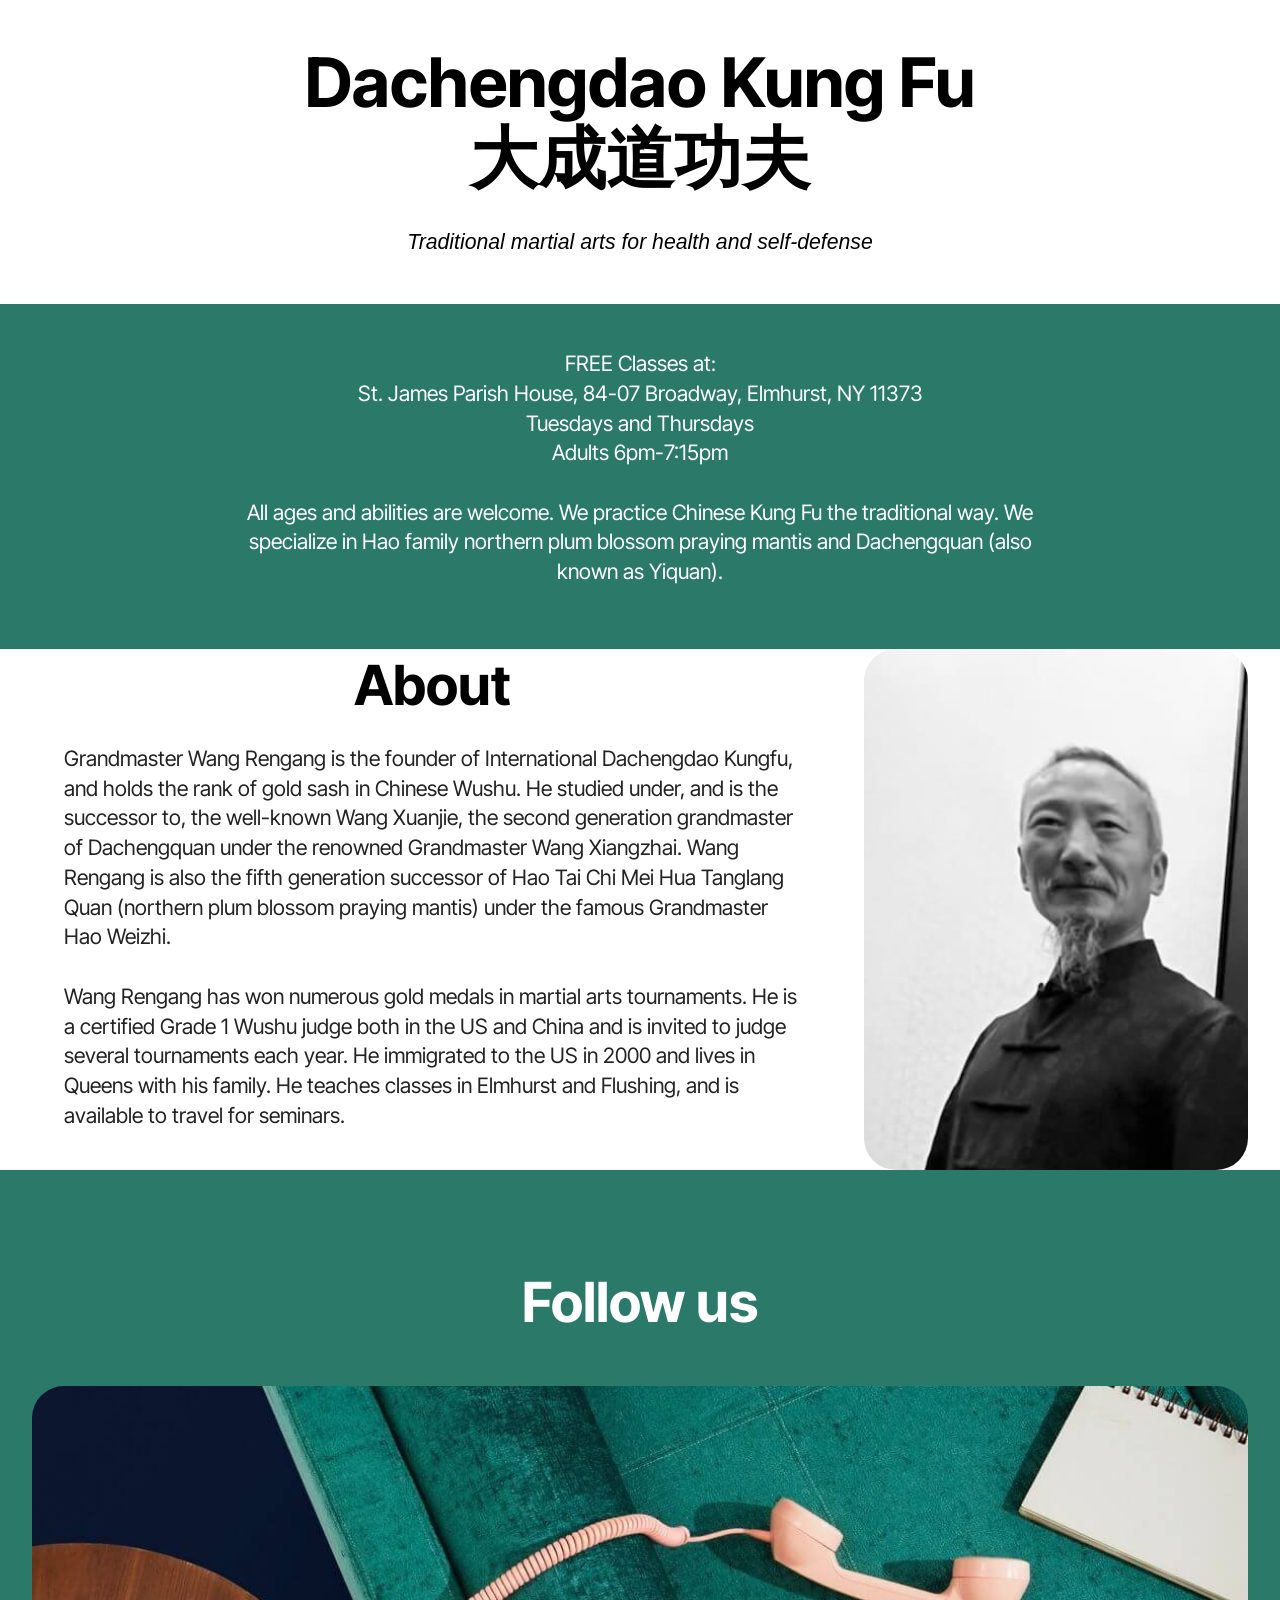
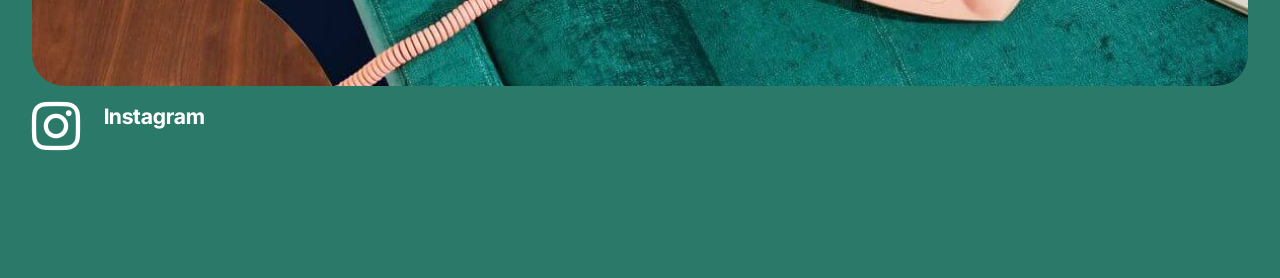
==== commit fe41ba85: "Add files via upload" ====
--- a/index.html
+++ b/index.html
@@ -1,8 +1,7 @@
 <!DOCTYPE html>
 <html  >
 <head>
-  <!-- Site made with Mobirise Website Builder v6.1.12, https://mobirise.com -->
-  <meta charset="UTF-8">
+    <meta charset="UTF-8">
   <meta http-equiv="X-UA-Compatible" content="IE=edge">
   <meta name="generator" content="Mobirise v6.1.12, mobirise.com">
   <meta name="viewport" content="width=device-width, initial-scale=1, minimum-scale=1">
@@ -17,7 +16,7 @@
   <link rel="stylesheet" href="assets/theme/css/style.css">
   <link rel="preload" href="https://fonts.googleapis.com/css?family=Inter+Tight:100,200,300,400,500,600,700,800,900,100i,200i,300i,400i,500i,600i,700i,800i,900i&display=swap" as="style" onload="this.onload=null;this.rel='stylesheet'">
   <noscript><link rel="stylesheet" href="https://fonts.googleapis.com/css?family=Inter+Tight:100,200,300,400,500,600,700,800,900,100i,200i,300i,400i,500i,600i,700i,800i,900i&display=swap"></noscript>
-  <link rel="preload" as="style" href="assets/mobirise/css/mbr-additional.css?v=Vt5xFg"><link rel="stylesheet" href="assets/mobirise/css/mbr-additional.css?v=Vt5xFg" type="text/css">
+  <link rel="preload" as="style" href="assets/mobirise/css/mbr-additional.css?v=HSTNHm"><link rel="stylesheet" href="assets/mobirise/css/mbr-additional.css?v=HSTNHm" type="text/css">
 
   
   
@@ -77,8 +76,8 @@
 			</div>
 			<div class="col-12 col-lg col-md-12">
 				<div class="text-wrapper align-left">
-					<h1 class="mbr-section-title mbr-fonts-style mb-4 display-2"><p>&nbsp;&nbsp;&nbsp;&nbsp;&nbsp;&nbsp;&nbsp;&nbsp;&nbsp;&nbsp;&nbsp;&nbsp;&nbsp;&nbsp;&nbsp;&nbsp;&nbsp;<strong>About</strong></p></h1>
-					<p class="mbr-text mbr-fonts-style mb-4 display-7"><br>Grandmaster Wang Rengang is the founder of International Dachengdao Kungfu, and holds the rank of gold sash in Chinese Wushu. He studied under, and is the successor to, the well-known Wang Xuanjie, the second generation grandmaster of Dachengquan under the renowned Grandmaster Wang Xiangzhai. Wang Rengang is also the fifth generation successor of Hao Tai Chi Mei Hua Tanglang Quan (northern plum blossom praying mantis) under the famous Grandmaster Hao Weizhi.
+					<h1 class="mbr-section-title mbr-fonts-style mb-4 display-2"><p><strong>About</strong></p></h1>
+					<p class="mbr-text mbr-fonts-style mb-4 display-7">Grandmaster Wang Rengang is the founder of International Dachengdao Kungfu, and holds the rank of gold sash in Chinese Wushu. He studied under, and is the successor to, the well-known Wang Xuanjie, the second generation grandmaster of Dachengquan under the renowned Grandmaster Wang Xiangzhai. Wang Rengang is also the fifth generation successor of Hao Tai Chi Mei Hua Tanglang Quan (northern plum blossom praying mantis) under the famous Grandmaster Hao Weizhi.
 <br>
 <br>Wang Rengang has won numerous gold medals in martial arts tournaments. He is a certified Grade 1 Wushu judge both in the US and China and is invited to judge several tournaments each year. He immigrated to the US in 2000 and lives in Queens with his family. He teaches classes in Elmhurst and Flushing, and is available to travel for seminars.</p>
 					
@@ -122,9 +121,10 @@
 			
 		</div>
 	</div>
-</section><section class="display-7" style="padding: 0;align-items: center;justify-content: center;flex-wrap: wrap;    align-content: center;display: flex;position: relative;height: 4rem;"><a href="https://mobiri.se/" style="flex: 1 1;height: 4rem;position: absolute;width: 100%;z-index: 1;"><img alt="" style="height: 4rem;" src="[data-uri]"></a><p style="margin: 0;text-align: center;" class="display-7">&#8204;</p><a style="z-index:1" href="https://mobirise.com/drag-drop-website-builder.html">Drag and Drop Website Builder</a></section><script src="assets/bootstrap/js/bootstrap.bundle.min.js"></script>  <script src="assets/smoothscroll/smooth-scroll.js"></script>  <script src="assets/ytplayer/index.js"></script>  <script src="assets/theme/js/script.js"></script>  
+<script src="assets/bootstrap/js/bootstrap.bundle.min.js"></script>  <script src="assets/smoothscroll/smooth-scroll.js"></script>  <script src="assets/ytplayer/index.js"></script>  <script src="assets/theme/js/script.js"></script>  
   
   
   <input name="animation" type="hidden">
   </body>
-</html>+</html>
+
--- a/assets/mobirise/css/mbr-additional.css
+++ b/assets/mobirise/css/mbr-additional.css
@@ -782,7 +782,7 @@
 .cid-tLAX5BnXkJ {
   display: flex;
   padding-top: 45px;
-  padding-bottom: 30px;
+  padding-bottom: 15px;
   background-color: #ffffff;
 }
 @media (min-width: 768px) {
@@ -862,8 +862,8 @@
   color: #ffffff;
 }
 .cid-tJS9vXDdRK {
-  padding-top: 6rem;
-  padding-bottom: 6rem;
+  padding-top: 0rem;
+  padding-bottom: 0rem;
   background-color: #ffffff;
 }
 .cid-tJS9vXDdRK .mbr-fallback-image.disabled {
@@ -906,6 +906,9 @@
 .cid-tJS9vXDdRK .mbr-section-btn {
   color: #232323;
 }
+.cid-tJS9vXDdRK .mbr-section-title P {
+  text-align: center;
+}
 .cid-v9z98QV5DL {
   padding-top: 6rem;
   padding-bottom: 6rem;
--- a/assets/mobirise/css/mbr-additional.css
+++ b/assets/mobirise/css/mbr-additional.css
@@ -782,7 +782,7 @@
 .cid-tLAX5BnXkJ {
   display: flex;
   padding-top: 45px;
-  padding-bottom: 30px;
+  padding-bottom: 15px;
   background-color: #ffffff;
 }
 @media (min-width: 768px) {
@@ -862,8 +862,8 @@
   color: #ffffff;
 }
 .cid-tJS9vXDdRK {
-  padding-top: 6rem;
-  padding-bottom: 6rem;
+  padding-top: 0rem;
+  padding-bottom: 0rem;
   background-color: #ffffff;
 }
 .cid-tJS9vXDdRK .mbr-fallback-image.disabled {
@@ -906,6 +906,9 @@
 .cid-tJS9vXDdRK .mbr-section-btn {
   color: #232323;
 }
+.cid-tJS9vXDdRK .mbr-section-title P {
+  text-align: center;
+}
 .cid-v9z98QV5DL {
   padding-top: 6rem;
   padding-bottom: 6rem;
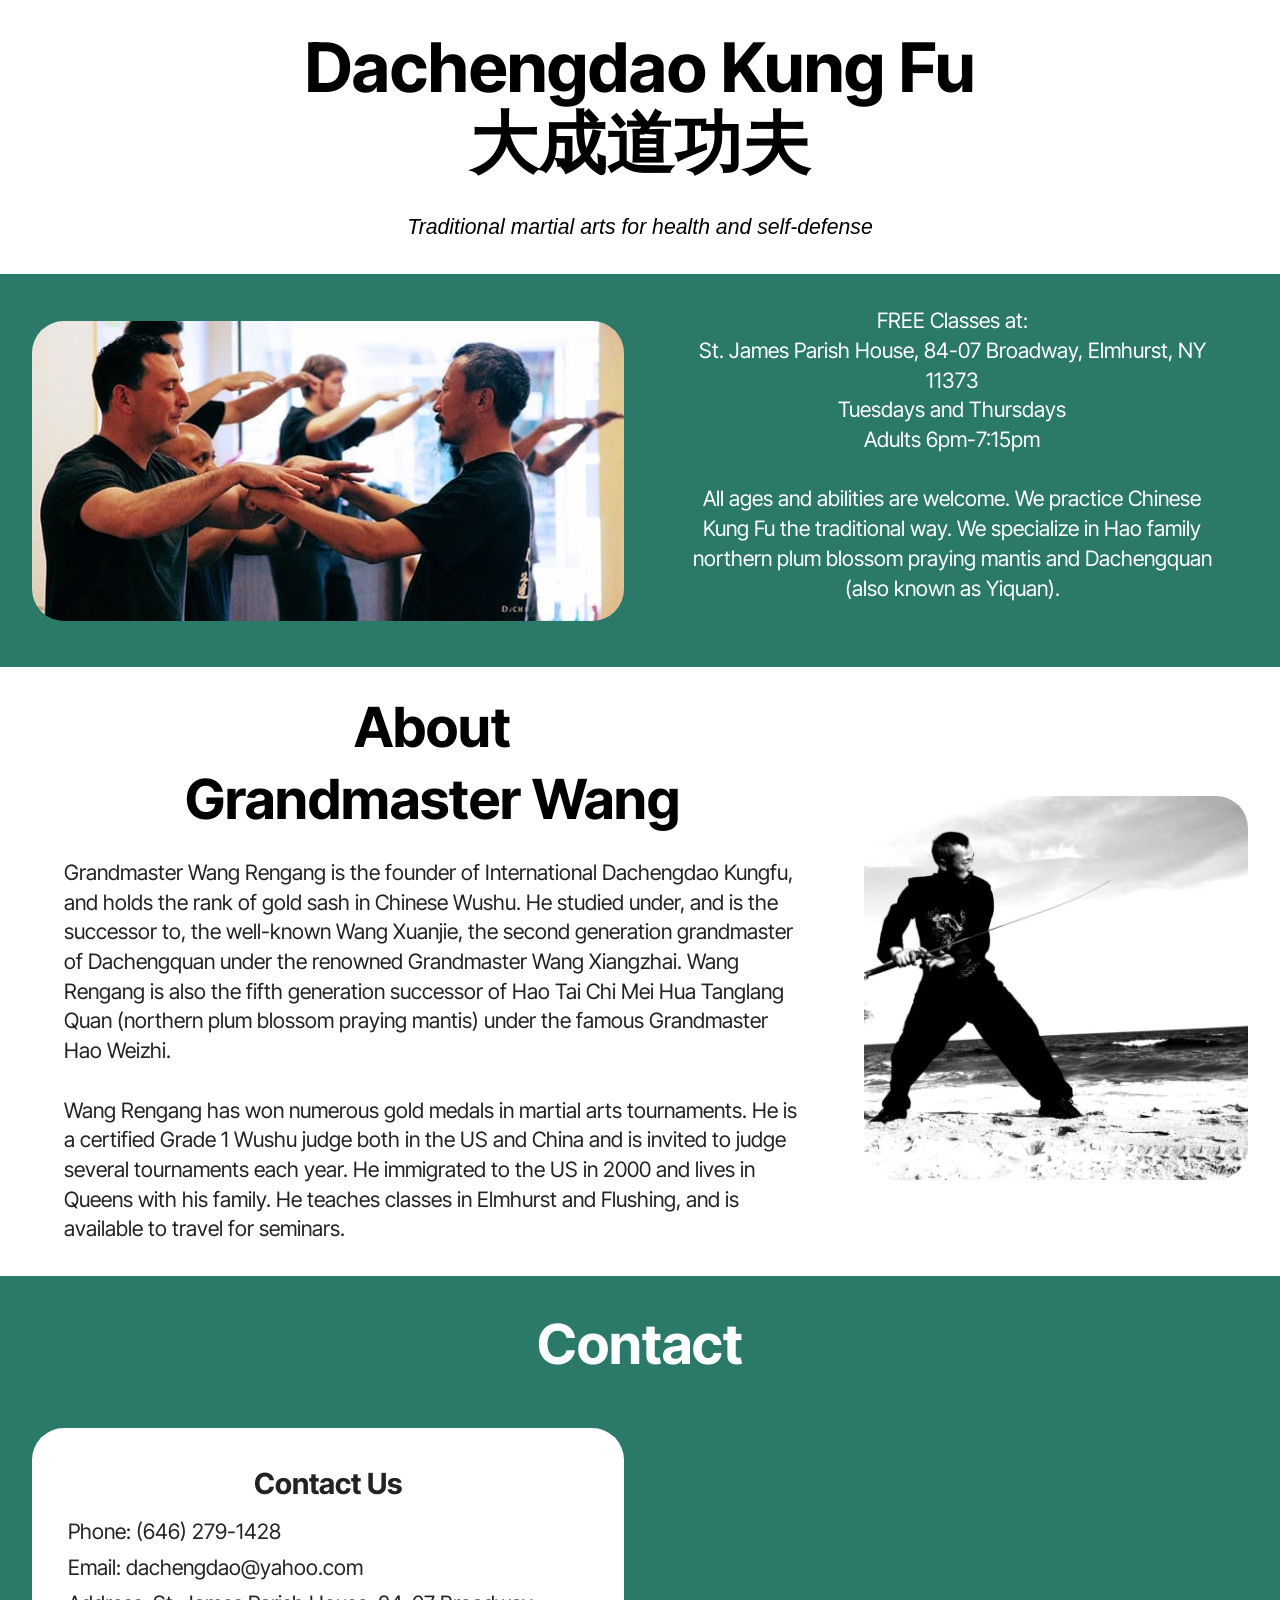
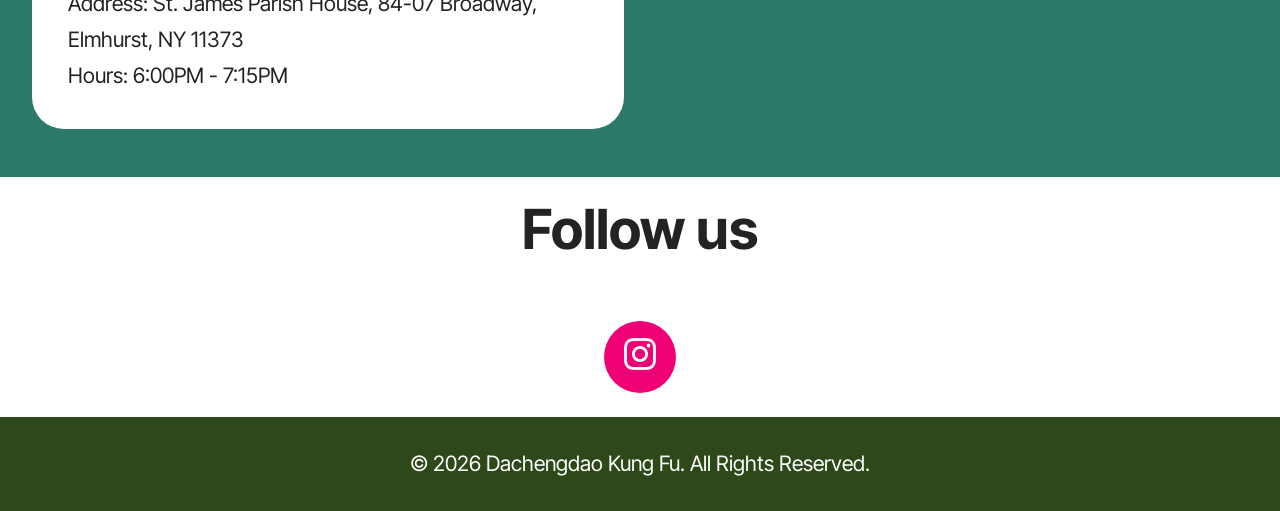
==== commit 41cb89ba: "Add files via upload" ====
--- a/index.html
+++ b/index.html
@@ -1,7 +1,7 @@
 <!DOCTYPE html>
 <html  >
 <head>
-    <meta charset="UTF-8">
+  <meta charset="UTF-8">
   <meta http-equiv="X-UA-Compatible" content="IE=edge">
   <meta name="generator" content="Mobirise v6.1.12, mobirise.com">
   <meta name="viewport" content="width=device-width, initial-scale=1, minimum-scale=1">
@@ -16,7 +16,7 @@
   <link rel="stylesheet" href="assets/theme/css/style.css">
   <link rel="preload" href="https://fonts.googleapis.com/css?family=Inter+Tight:100,200,300,400,500,600,700,800,900,100i,200i,300i,400i,500i,600i,700i,800i,900i&display=swap" as="style" onload="this.onload=null;this.rel='stylesheet'">
   <noscript><link rel="stylesheet" href="https://fonts.googleapis.com/css?family=Inter+Tight:100,200,300,400,500,600,700,800,900,100i,200i,300i,400i,500i,600i,700i,800i,900i&display=swap"></noscript>
-  <link rel="preload" as="style" href="assets/mobirise/css/mbr-additional.css?v=HSTNHm"><link rel="stylesheet" href="assets/mobirise/css/mbr-additional.css?v=HSTNHm" type="text/css">
+  <link rel="preload" as="style" href="assets/mobirise/css/mbr-additional.css?v=NSZqiR"><link rel="stylesheet" href="assets/mobirise/css/mbr-additional.css?v=NSZqiR" type="text/css">
 
   
   
@@ -43,21 +43,28 @@
 	</div>
 </section>
 
-<section data-bs-version="5.1" class="header09 cid-v9z3kgLemP" id="header09-1n">
+<section data-bs-version="5.1" class="start article2 cid-v9EOb0MOxe" id="article02-1t">
+	
+
 	
 	
+
 	<div class="container">
-		<div class="row">
-			<div class="content-wrap col-12 col-md-8">
-				
-				
-				<p class="mbr-fonts-style mbr-text mbr-white mb-4 display-7">FREE Classes at:
+		<div class="row justify-content-center">
+			<div class="col-12 col-md-12 col-lg-6 image-wrapper">
+				<img class="w-100" src="assets/images/l-600x304.jpg" alt="Mobirise Website Builder">
+			</div>
+			<div class="col-12 col-md-12 col-lg">
+				<div class="text-wrapper align-left">
+					
+					<p class="mbr-text align-left mbr-fonts-style mb-4 display-7">FREE Classes at:
 <br>St. James Parish House, 84-07 Broadway, Elmhurst, NY 11373
 <br>Tuesdays and Thursdays
 <br>Adults 6pm-7:15pm
 <br>
-<br>All ages and abilities are welcome. We practice Chinese Kung Fu the traditional way. We specialize in Hao family northern plum blossom praying mantis and Dachengquan (also known as Yiquan).<br></p>
-				
+<br>All ages and abilities are welcome. We practice Chinese Kung Fu the traditional way. We specialize in Hao family northern plum blossom praying mantis and Dachengquan (also known as Yiquan).</p>
+					
+				</div>
 			</div>
 		</div>
 	</div>
@@ -72,11 +79,11 @@
 	<div class="container">
 		<div class="row justify-content-center">
 			<div class="col-12 col-md-12 col-lg-4 image-wrapper">
-				<img class="w-100" src="assets/images/masterwang-349x474.jpg" alt="Mobirise Website Builder">
+				<img class="w-100" src="assets/images/wang-rengang-2-photos-816x816.jpg" alt="Mobirise Website Builder">
 			</div>
 			<div class="col-12 col-lg col-md-12">
 				<div class="text-wrapper align-left">
-					<h1 class="mbr-section-title mbr-fonts-style mb-4 display-2"><p><strong>About</strong></p></h1>
+					<h1 class="mbr-section-title mbr-fonts-style mb-4 display-2"><p><strong>About</strong></p><p><strong>Grandmaster Wang</strong></p></h1>
 					<p class="mbr-text mbr-fonts-style mb-4 display-7">Grandmaster Wang Rengang is the founder of International Dachengdao Kungfu, and holds the rank of gold sash in Chinese Wushu. He studied under, and is the successor to, the well-known Wang Xuanjie, the second generation grandmaster of Dachengquan under the renowned Grandmaster Wang Xiangzhai. Wang Rengang is also the fifth generation successor of Hao Tai Chi Mei Hua Tanglang Quan (northern plum blossom praying mantis) under the famous Grandmaster Hao Weizhi.
 <br>
 <br>Wang Rengang has won numerous gold medals in martial arts tournaments. He is a certified Grade 1 Wushu judge both in the US and China and is invited to judge several tournaments each year. He immigrated to the US in 2000 and lives in Queens with his family. He teaches classes in Elmhurst and Flushing, and is available to travel for seminars.</p>
@@ -87,44 +94,101 @@
 	</div>
 </section>
 
-<section data-bs-version="5.1" class="social01 cid-v9z98QV5DL" id="social01-1p">
-	
+<section data-bs-version="5.1" class="contacts02 map1 cid-v9EMKzzYBX" id="contacts02-1r">
 
-	
-	
-	<div class="container">
-		<div class="row justify-content-center">
-			<div class="col-12 content-head">
-				<div class="mb-5">
-					<h5 class="mbr-section-title mbr-fonts-style align-center mb-0 display-2">
-						<strong>Follow us</strong>
-					</h5>
-					
-				</div>
-			</div>
-		</div>
-		<div class="row">
-			<div class="item features-without-image col-12 col-md-6 col-lg-12">
-				<div class="item-img mb-3">
-					<img src="assets/images/gallery02.jpg" alt="Mobirise Website Builder">
-				</div>
-				<div class="item-wrapper">
-					<span class="mbr-iconfont m-auto socicon-instagram socicon" style="color: rgb(255, 255, 255); fill: rgb(255, 255, 255);"></span>
-					<div class="card-box">
-						<h4 class="card-title mbr-fonts-style mb-0 display-7">
-							<strong>Instagram</strong>
-						</h4>
-						<h5 class="card-text mbr-fonts-style display-7"></h5>
-					</div>
-				</div>
-			</div>
-			
-		</div>
-	</div>
-<script src="assets/bootstrap/js/bootstrap.bundle.min.js"></script>  <script src="assets/smoothscroll/smooth-scroll.js"></script>  <script src="assets/ytplayer/index.js"></script>  <script src="assets/theme/js/script.js"></script>  
+    
+
+    
+    <div class="container">
+        <div class="row justify-content-center">
+            <div class="col-12 content-head">
+                <div class="mbr-section-head mb-5">
+                    <h3 class="mbr-section-title mbr-fonts-style align-center mb-0 display-2">
+                        <strong>Contact</strong></h3>
+                    
+                </div>
+            </div>
+        </div>
+        <div class="row justify-content-center">
+            <div class="card col-12 col-md-12 col-lg-6">
+                <div class="card-wrapper">
+                    <div class="text-wrapper">
+                        <h5 class="cardTitle mbr-fonts-style mb-2 display-5">
+                            <strong>Contact Us</strong>
+                        </h5>
+                        <ul class="list mbr-fonts-style display-7">
+                            <li class="mbr-text item-wrap">Phone: (646) 279-1428</li>
+                            <li class="mbr-text item-wrap">Email: dachengdao@yahoo.com</li>
+                            <li class="mbr-text item-wrap">Address: St. James Parish House, 84-07 Broadway, Elmhurst, NY 11373</li>
+                            <li class="mbr-text item-wrap">Hours: 6:00PM - 7:15PM</li>
+                        </ul>
+                    </div>
+                </div>
+            </div>
+            <div class="map-wrapper col-md-12 col-lg-6">
+                <div class="google-map"><iframe frameborder="0" style="border:0" src="https://www.google.com/maps/embed?pb=!1m18!1m12!1m3!1d3023.0044257395894!2d-73.88075132348115!3d40.73992813590467!2m3!1f0!2f0!3f0!3m2!1i1024!2i768!4f13.1!3m3!1m2!1s0x89c25e52b1478ca3%3A0x979120ecfa34bc4e!2sSt%20James%20Parish%20House!5e0!3m2!1sen!2sus!4v1769655368271!5m2!1sen!2sus" allowfullscreen=""></iframe></div>
+            </div>
+        </div>
+    </div>
+</section>
+
+<section data-bs-version="5.1" class="social4 cid-v9EPnAuMz7" id="social04-1u">
+    
+    
+    
+
+    <div class="container">
+        <div class="media-container-row">
+            <div class="col-12">
+                <h3 class="mbr-section-title align-center mb-5 mbr-fonts-style display-2">
+                    <strong>Follow us</strong><strong><br></strong>
+                </h3>
+                <div class="social-list align-center">
+                    
+                    
+                    <a class="iconfont-wrapper bg-instagram m-2" href="https://www.instagram.com/dachengdao_kungfu" target="_blank">
+                        <span class="socicon-instagram socicon"></span>
+                    </a>
+                    
+                    
+                    
+                    
+                    
+                    
+                    
+                    
+                </div>
+            </div>
+        </div>
+    </div>
+</section>
+
+<section data-bs-version="5.1" class="footer4 cid-v9EQzFuMrx" once="footers" id="footer04-1w">
+
+    
+
+    
+
+    <div class="container">
+        <div class="media-container-row align-center mbr-white">
+            <div class="col-12">
+                <p class="mbr-text mb-0 mbr-fonts-style display-7">
+          © <span id="year"></span> Dachengdao Kung Fu. All Rights Reserved.
+        </p>
+            </div>
+        </div>
+    </div>
+</section><script src="assets/bootstrap/js/bootstrap.bundle.min.js"></script>  <script src="assets/smoothscroll/smooth-scroll.js"></script>  <script src="assets/ytplayer/index.js"></script>  <script src="assets/theme/js/script.js"></script>  
   
   
   <input name="animation" type="hidden">
+
+
+<!-- AUTO-UPDATING COPYRIGHT YEAR -->
+<script>
+  document.getElementById("year").textContent = new Date().getFullYear();
+</script>
+
+
   </body>
-</html>
-
+</html>
--- a/assets/mobirise/css/mbr-additional.css
+++ b/assets/mobirise/css/mbr-additional.css
@@ -781,8 +781,8 @@
 }
 .cid-tLAX5BnXkJ {
   display: flex;
-  padding-top: 45px;
-  padding-bottom: 15px;
+  padding-top: 30px;
+  padding-bottom: 0px;
   background-color: #ffffff;
 }
 @media (min-width: 768px) {
@@ -820,49 +820,54 @@
   text-align: center;
   color: #000000;
 }
-.cid-v9z3kgLemP {
-  display: flex;
-  padding-top: 45px;
-  padding-bottom: 30px;
+.cid-tLAX5BnXkJ .mbr-section-title DIV {
+  text-align: center;
+}
+.cid-v9EOb0MOxe {
+  padding-top: 2rem;
+  padding-bottom: 2rem;
   background-color: #2b7a69;
 }
-@media (min-width: 768px) {
-  .cid-v9z3kgLemP {
-    align-items: center;
-  }
-  .cid-v9z3kgLemP .row {
-    justify-content: center;
-  }
-}
-@media (max-width: 991px) and (min-width: 768px) {
-  .cid-v9z3kgLemP .content-wrap {
-    min-width: 50%;
-  }
-}
-@media (max-width: 767px) {
-  .cid-v9z3kgLemP {
-    -webkit-align-items: center;
-    align-items: center;
-  }
-  .cid-v9z3kgLemP .mbr-row {
-    -webkit-justify-content: center;
-    justify-content: center;
-  }
-  .cid-v9z3kgLemP .content-wrap {
-    width: 100%;
-  }
-}
-.cid-v9z3kgLemP .mbr-section-title {
+.cid-v9EOb0MOxe .mbr-fallback-image.disabled {
+  display: none;
+}
+.cid-v9EOb0MOxe .mbr-fallback-image {
+  display: block;
+  background-size: cover;
+  background-position: center center;
+  width: 100%;
+  height: 100%;
+  position: absolute;
+  top: 0;
+}
+@media (max-width: 991px) {
+  .cid-v9EOb0MOxe .image-wrapper {
+    margin-bottom: 1rem;
+  }
+}
+.cid-v9EOb0MOxe .row {
+  align-items: center;
+}
+@media (max-width: 991px) {
+  .cid-v9EOb0MOxe .image-wrapper {
+    padding: 1rem;
+  }
+}
+@media (min-width: 992px) {
+  .cid-v9EOb0MOxe .text-wrapper {
+    padding: 0 2rem;
+  }
+}
+.cid-v9EOb0MOxe .mbr-section-title {
+  color: #000000;
+}
+.cid-v9EOb0MOxe .mbr-text,
+.cid-v9EOb0MOxe .mbr-section-btn {
+  color: #ffffff;
   text-align: center;
-  color: #ffffff;
-}
-.cid-v9z3kgLemP .mbr-text,
-.cid-v9z3kgLemP .mbr-section-btn {
-  text-align: center;
-  color: #ffffff;
 }
 .cid-tJS9vXDdRK {
-  padding-top: 0rem;
+  padding-top: 2rem;
   padding-bottom: 0rem;
   background-color: #ffffff;
 }
@@ -909,15 +914,15 @@
 .cid-tJS9vXDdRK .mbr-section-title P {
   text-align: center;
 }
-.cid-v9z98QV5DL {
-  padding-top: 6rem;
-  padding-bottom: 6rem;
-  background-color: #2b7a69;
-}
-.cid-v9z98QV5DL .mbr-fallback-image.disabled {
+.cid-v9EMKzzYBX {
+  padding-top: 2rem;
+  padding-bottom: 3rem;
+  background: #2b7a69;
+}
+.cid-v9EMKzzYBX .mbr-fallback-image.disabled {
   display: none;
 }
-.cid-v9z98QV5DL .mbr-fallback-image {
+.cid-v9EMKzzYBX .mbr-fallback-image {
   display: block;
   background-size: cover;
   background-position: center center;
@@ -926,32 +931,116 @@
   position: absolute;
   top: 0;
 }
-.cid-v9z98QV5DL .item-wrapper {
-  display: flex;
-  margin-bottom: 2rem;
+@media (max-width: 992px) {
+  .cid-v9EMKzzYBX .row .map-wrapper {
+    margin-top: 2rem;
+  }
 }
 @media (max-width: 767px) {
-  .cid-v9z98QV5DL .item-wrapper {
-    margin-bottom: 1rem;
-  }
-}
-.cid-v9z98QV5DL .mbr-iconfont {
-  font-size: 3rem;
-  color: #2b7a69;
-  padding-right: 1.5rem;
-}
-.cid-v9z98QV5DL img,
-.cid-v9z98QV5DL .item-img {
+  .cid-v9EMKzzYBX .row .map-wrapper {
+    margin-top: 1rem;
+  }
+}
+.cid-v9EMKzzYBX .google-map {
+  height: 100%;
+  position: relative;
+}
+.cid-v9EMKzzYBX .google-map iframe {
+  height: 100%;
   width: 100%;
-  height: 300px;
-  object-fit: cover;
-}
-.cid-v9z98QV5DL .content-head {
+}
+@media (max-width: 992px) {
+  .cid-v9EMKzzYBX .google-map iframe {
+    min-height: 350px;
+  }
+}
+.cid-v9EMKzzYBX .google-map [data-state-details] {
+  color: #6b6763;
+  height: 1.5em;
+  margin-top: -0.75em;
+  padding-left: 1.25rem;
+  padding-right: 1.25rem;
+  position: absolute;
+  text-align: center;
+  top: 50%;
+  width: 100%;
+}
+.cid-v9EMKzzYBX .google-map[data-state] {
+  background: #e9e5dc;
+}
+.cid-v9EMKzzYBX .google-map[data-state="loading"] [data-state-details] {
+  display: none;
+}
+.cid-v9EMKzzYBX .card-wrapper {
+  padding: 2.25rem;
+  background: #ffffff;
+}
+@media (min-width: 992px) and (max-width: 1200px) {
+  .cid-v9EMKzzYBX .card-wrapper {
+    padding: 1.5rem;
+  }
+}
+@media (max-width: 767px) {
+  .cid-v9EMKzzYBX .card-wrapper {
+    padding: 2rem 1.5rem;
+  }
+}
+.cid-v9EMKzzYBX ul {
+  list-style-type: none;
+  padding: 0;
+  margin: 0;
+}
+.cid-v9EMKzzYBX .content-head {
   max-width: 800px;
 }
-.cid-v9z98QV5DL .mbr-section-title {
+.cid-v9EMKzzYBX .mbr-section-title {
   color: #ffffff;
 }
-.cid-v9z98QV5DL .card-title {
+.cid-v9EMKzzYBX .cardTitle {
+  text-align: center;
+}
+.cid-v9EPnAuMz7 {
+  padding-top: 1rem;
+  padding-bottom: 1rem;
+  background-color: #ffffff;
+}
+.cid-v9EPnAuMz7 .mbr-fallback-image.disabled {
+  display: none;
+}
+.cid-v9EPnAuMz7 .mbr-fallback-image {
+  display: block;
+  background-size: cover;
+  background-position: center center;
+  width: 100%;
+  height: 100%;
+  position: absolute;
+  top: 0;
+}
+.cid-v9EPnAuMz7 .bg-instagram {
+  background: #f00075;
   color: #ffffff;
 }
+.cid-v9EPnAuMz7 .bg-instagram:hover {
+  background: #bd005c;
+}
+.cid-v9EPnAuMz7 .iconfont-wrapper {
+  display: inline-block;
+  font-size: 32px;
+  border-radius: 50%;
+  width: 72px;
+  height: 72px;
+  line-height: 72px;
+  text-align: center;
+  transition: all 0.3s ease-in-out;
+}
+.cid-v9EPnAuMz7 [class^="socicon-"]:before,
+.cid-v9EPnAuMz7 [class*=" socicon-"]:before {
+  line-height: 55px;
+  padding: .6rem;
+}
+.cid-v9EQzFuMrx {
+  padding-top: 2rem;
+  padding-bottom: 2rem;
+  background-color: #2e481a;
+  overflow: hidden;
+}
--- a/assets/mobirise/css/mbr-additional.css
+++ b/assets/mobirise/css/mbr-additional.css
@@ -781,8 +781,8 @@
 }
 .cid-tLAX5BnXkJ {
   display: flex;
-  padding-top: 45px;
-  padding-bottom: 15px;
+  padding-top: 30px;
+  padding-bottom: 0px;
   background-color: #ffffff;
 }
 @media (min-width: 768px) {
@@ -820,49 +820,54 @@
   text-align: center;
   color: #000000;
 }
-.cid-v9z3kgLemP {
-  display: flex;
-  padding-top: 45px;
-  padding-bottom: 30px;
+.cid-tLAX5BnXkJ .mbr-section-title DIV {
+  text-align: center;
+}
+.cid-v9EOb0MOxe {
+  padding-top: 2rem;
+  padding-bottom: 2rem;
   background-color: #2b7a69;
 }
-@media (min-width: 768px) {
-  .cid-v9z3kgLemP {
-    align-items: center;
-  }
-  .cid-v9z3kgLemP .row {
-    justify-content: center;
-  }
-}
-@media (max-width: 991px) and (min-width: 768px) {
-  .cid-v9z3kgLemP .content-wrap {
-    min-width: 50%;
-  }
-}
-@media (max-width: 767px) {
-  .cid-v9z3kgLemP {
-    -webkit-align-items: center;
-    align-items: center;
-  }
-  .cid-v9z3kgLemP .mbr-row {
-    -webkit-justify-content: center;
-    justify-content: center;
-  }
-  .cid-v9z3kgLemP .content-wrap {
-    width: 100%;
-  }
-}
-.cid-v9z3kgLemP .mbr-section-title {
+.cid-v9EOb0MOxe .mbr-fallback-image.disabled {
+  display: none;
+}
+.cid-v9EOb0MOxe .mbr-fallback-image {
+  display: block;
+  background-size: cover;
+  background-position: center center;
+  width: 100%;
+  height: 100%;
+  position: absolute;
+  top: 0;
+}
+@media (max-width: 991px) {
+  .cid-v9EOb0MOxe .image-wrapper {
+    margin-bottom: 1rem;
+  }
+}
+.cid-v9EOb0MOxe .row {
+  align-items: center;
+}
+@media (max-width: 991px) {
+  .cid-v9EOb0MOxe .image-wrapper {
+    padding: 1rem;
+  }
+}
+@media (min-width: 992px) {
+  .cid-v9EOb0MOxe .text-wrapper {
+    padding: 0 2rem;
+  }
+}
+.cid-v9EOb0MOxe .mbr-section-title {
+  color: #000000;
+}
+.cid-v9EOb0MOxe .mbr-text,
+.cid-v9EOb0MOxe .mbr-section-btn {
+  color: #ffffff;
   text-align: center;
-  color: #ffffff;
-}
-.cid-v9z3kgLemP .mbr-text,
-.cid-v9z3kgLemP .mbr-section-btn {
-  text-align: center;
-  color: #ffffff;
 }
 .cid-tJS9vXDdRK {
-  padding-top: 0rem;
+  padding-top: 2rem;
   padding-bottom: 0rem;
   background-color: #ffffff;
 }
@@ -909,15 +914,15 @@
 .cid-tJS9vXDdRK .mbr-section-title P {
   text-align: center;
 }
-.cid-v9z98QV5DL {
-  padding-top: 6rem;
-  padding-bottom: 6rem;
-  background-color: #2b7a69;
-}
-.cid-v9z98QV5DL .mbr-fallback-image.disabled {
+.cid-v9EMKzzYBX {
+  padding-top: 2rem;
+  padding-bottom: 3rem;
+  background: #2b7a69;
+}
+.cid-v9EMKzzYBX .mbr-fallback-image.disabled {
   display: none;
 }
-.cid-v9z98QV5DL .mbr-fallback-image {
+.cid-v9EMKzzYBX .mbr-fallback-image {
   display: block;
   background-size: cover;
   background-position: center center;
@@ -926,32 +931,116 @@
   position: absolute;
   top: 0;
 }
-.cid-v9z98QV5DL .item-wrapper {
-  display: flex;
-  margin-bottom: 2rem;
+@media (max-width: 992px) {
+  .cid-v9EMKzzYBX .row .map-wrapper {
+    margin-top: 2rem;
+  }
 }
 @media (max-width: 767px) {
-  .cid-v9z98QV5DL .item-wrapper {
-    margin-bottom: 1rem;
-  }
-}
-.cid-v9z98QV5DL .mbr-iconfont {
-  font-size: 3rem;
-  color: #2b7a69;
-  padding-right: 1.5rem;
-}
-.cid-v9z98QV5DL img,
-.cid-v9z98QV5DL .item-img {
+  .cid-v9EMKzzYBX .row .map-wrapper {
+    margin-top: 1rem;
+  }
+}
+.cid-v9EMKzzYBX .google-map {
+  height: 100%;
+  position: relative;
+}
+.cid-v9EMKzzYBX .google-map iframe {
+  height: 100%;
   width: 100%;
-  height: 300px;
-  object-fit: cover;
-}
-.cid-v9z98QV5DL .content-head {
+}
+@media (max-width: 992px) {
+  .cid-v9EMKzzYBX .google-map iframe {
+    min-height: 350px;
+  }
+}
+.cid-v9EMKzzYBX .google-map [data-state-details] {
+  color: #6b6763;
+  height: 1.5em;
+  margin-top: -0.75em;
+  padding-left: 1.25rem;
+  padding-right: 1.25rem;
+  position: absolute;
+  text-align: center;
+  top: 50%;
+  width: 100%;
+}
+.cid-v9EMKzzYBX .google-map[data-state] {
+  background: #e9e5dc;
+}
+.cid-v9EMKzzYBX .google-map[data-state="loading"] [data-state-details] {
+  display: none;
+}
+.cid-v9EMKzzYBX .card-wrapper {
+  padding: 2.25rem;
+  background: #ffffff;
+}
+@media (min-width: 992px) and (max-width: 1200px) {
+  .cid-v9EMKzzYBX .card-wrapper {
+    padding: 1.5rem;
+  }
+}
+@media (max-width: 767px) {
+  .cid-v9EMKzzYBX .card-wrapper {
+    padding: 2rem 1.5rem;
+  }
+}
+.cid-v9EMKzzYBX ul {
+  list-style-type: none;
+  padding: 0;
+  margin: 0;
+}
+.cid-v9EMKzzYBX .content-head {
   max-width: 800px;
 }
-.cid-v9z98QV5DL .mbr-section-title {
+.cid-v9EMKzzYBX .mbr-section-title {
   color: #ffffff;
 }
-.cid-v9z98QV5DL .card-title {
+.cid-v9EMKzzYBX .cardTitle {
+  text-align: center;
+}
+.cid-v9EPnAuMz7 {
+  padding-top: 1rem;
+  padding-bottom: 1rem;
+  background-color: #ffffff;
+}
+.cid-v9EPnAuMz7 .mbr-fallback-image.disabled {
+  display: none;
+}
+.cid-v9EPnAuMz7 .mbr-fallback-image {
+  display: block;
+  background-size: cover;
+  background-position: center center;
+  width: 100%;
+  height: 100%;
+  position: absolute;
+  top: 0;
+}
+.cid-v9EPnAuMz7 .bg-instagram {
+  background: #f00075;
   color: #ffffff;
 }
+.cid-v9EPnAuMz7 .bg-instagram:hover {
+  background: #bd005c;
+}
+.cid-v9EPnAuMz7 .iconfont-wrapper {
+  display: inline-block;
+  font-size: 32px;
+  border-radius: 50%;
+  width: 72px;
+  height: 72px;
+  line-height: 72px;
+  text-align: center;
+  transition: all 0.3s ease-in-out;
+}
+.cid-v9EPnAuMz7 [class^="socicon-"]:before,
+.cid-v9EPnAuMz7 [class*=" socicon-"]:before {
+  line-height: 55px;
+  padding: .6rem;
+}
+.cid-v9EQzFuMrx {
+  padding-top: 2rem;
+  padding-bottom: 2rem;
+  background-color: #2e481a;
+  overflow: hidden;
+}
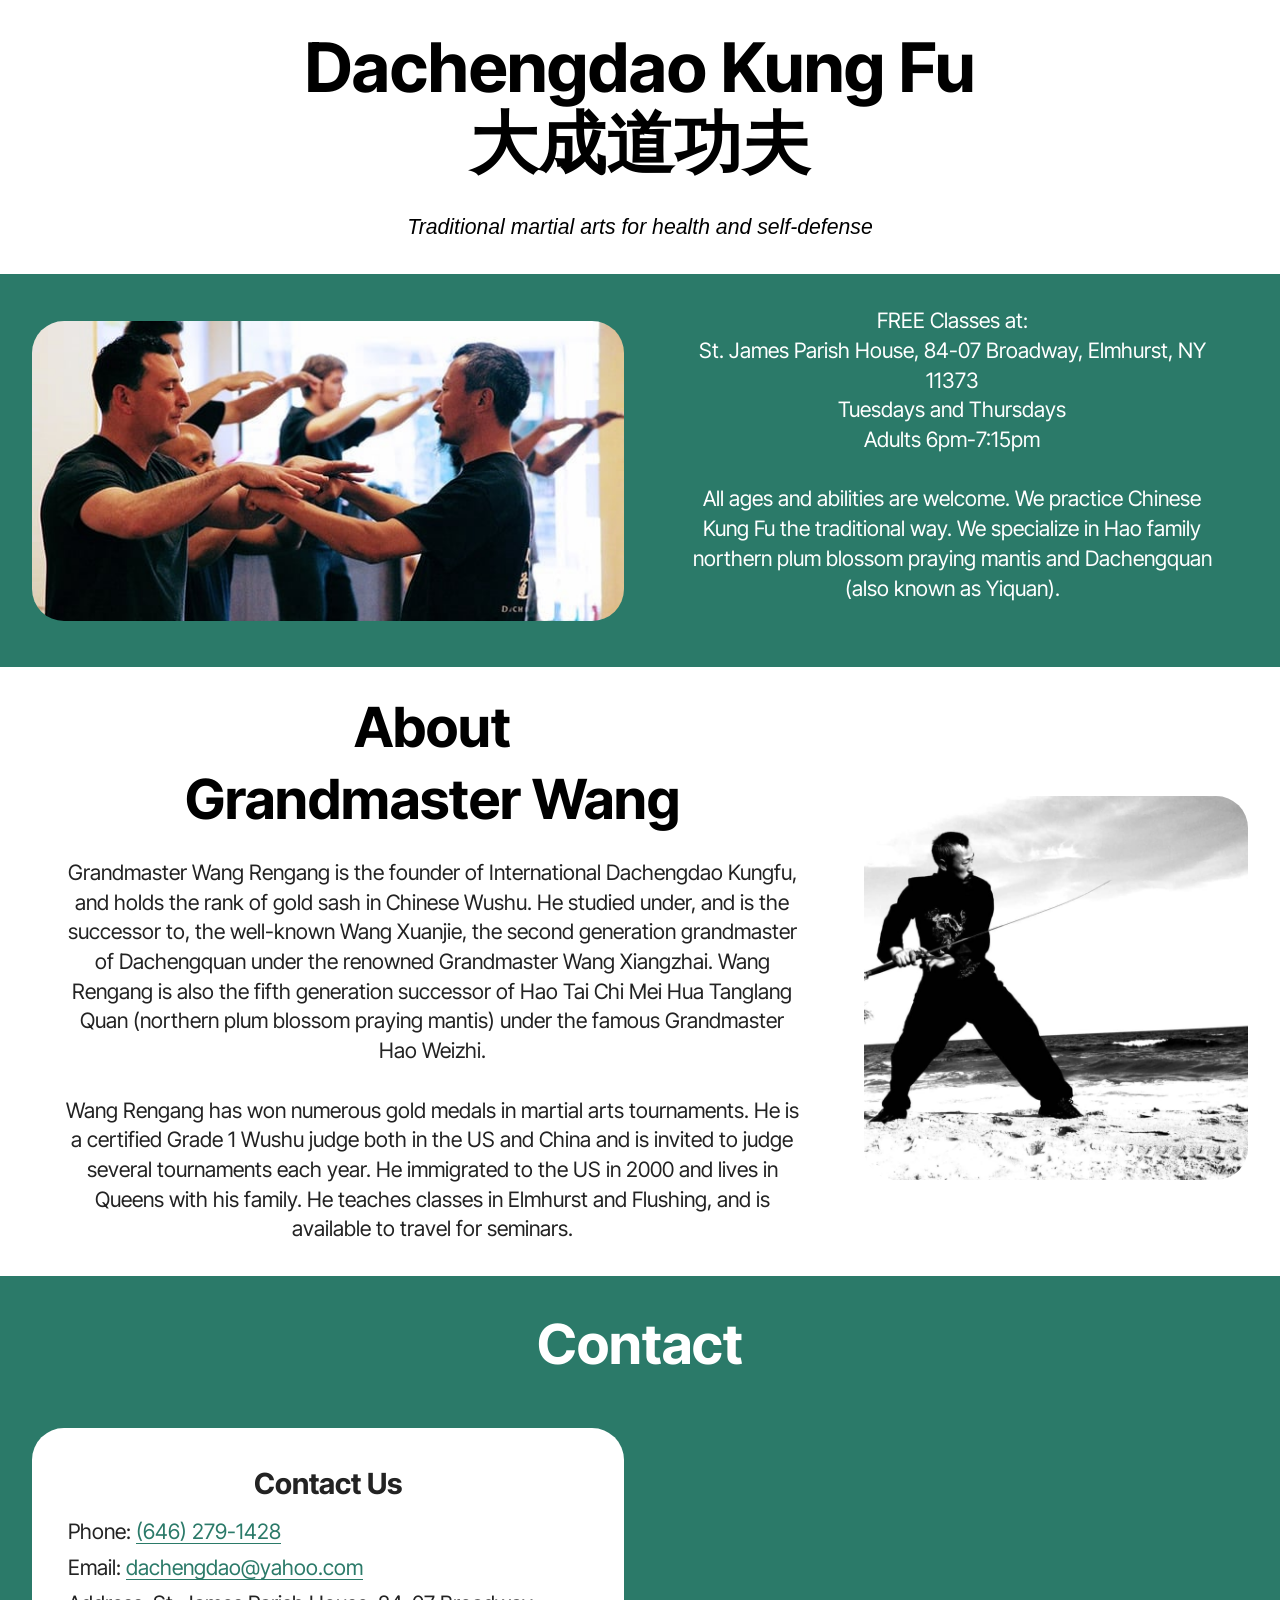
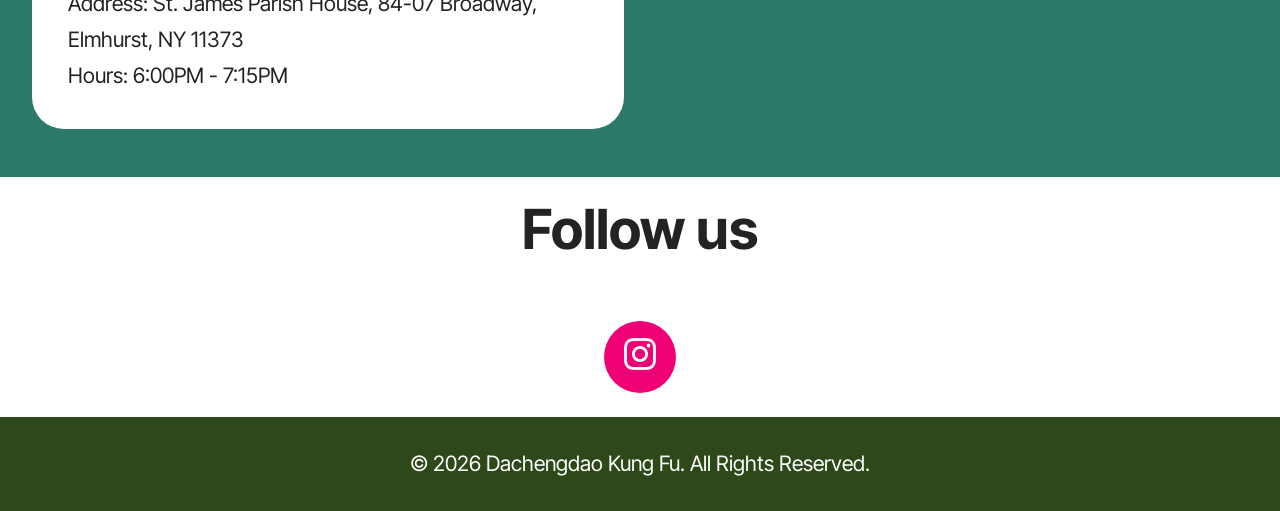
==== commit efde9c33: "Add files via upload" ====
--- a/index.html
+++ b/index.html
@@ -1,6 +1,7 @@
 <!DOCTYPE html>
 <html  >
 <head>
+  <!-- Site made with Mobirise Website Builder v6.1.12, https://mobirise.com -->
   <meta charset="UTF-8">
   <meta http-equiv="X-UA-Compatible" content="IE=edge">
   <meta name="generator" content="Mobirise v6.1.12, mobirise.com">
@@ -16,7 +17,7 @@
   <link rel="stylesheet" href="assets/theme/css/style.css">
   <link rel="preload" href="https://fonts.googleapis.com/css?family=Inter+Tight:100,200,300,400,500,600,700,800,900,100i,200i,300i,400i,500i,600i,700i,800i,900i&display=swap" as="style" onload="this.onload=null;this.rel='stylesheet'">
   <noscript><link rel="stylesheet" href="https://fonts.googleapis.com/css?family=Inter+Tight:100,200,300,400,500,600,700,800,900,100i,200i,300i,400i,500i,600i,700i,800i,900i&display=swap"></noscript>
-  <link rel="preload" as="style" href="assets/mobirise/css/mbr-additional.css?v=NSZqiR"><link rel="stylesheet" href="assets/mobirise/css/mbr-additional.css?v=NSZqiR" type="text/css">
+  <link rel="preload" as="style" href="assets/mobirise/css/mbr-additional.css?v=XWFLGH"><link rel="stylesheet" href="assets/mobirise/css/mbr-additional.css?v=XWFLGH" type="text/css">
 
   
   
@@ -117,8 +118,8 @@
                             <strong>Contact Us</strong>
                         </h5>
                         <ul class="list mbr-fonts-style display-7">
-                            <li class="mbr-text item-wrap">Phone: (646) 279-1428</li>
-                            <li class="mbr-text item-wrap">Email: dachengdao@yahoo.com</li>
+                            <li class="mbr-text item-wrap">Phone: <a href="tel:(646) 279-1428" class="text-primary">(646) 279-1428</a><br></li>
+                            <li class="mbr-text item-wrap">Email: <a href="mailto:dachengdao@yahoo.com" class="text-primary">dachengdao@yahoo.com</a><br></li>
                             <li class="mbr-text item-wrap">Address: St. James Parish House, 84-07 Broadway, Elmhurst, NY 11373</li>
                             <li class="mbr-text item-wrap">Hours: 6:00PM - 7:15PM</li>
                         </ul>
@@ -165,10 +166,6 @@
 
 <section data-bs-version="5.1" class="footer4 cid-v9EQzFuMrx" once="footers" id="footer04-1w">
 
-    
-
-    
-
     <div class="container">
         <div class="media-container-row align-center mbr-white">
             <div class="col-12">
--- a/assets/mobirise/css/mbr-additional.css
+++ b/assets/mobirise/css/mbr-additional.css
@@ -910,6 +910,7 @@
 .cid-tJS9vXDdRK .mbr-text,
 .cid-tJS9vXDdRK .mbr-section-btn {
   color: #232323;
+  text-align: center;
 }
 .cid-tJS9vXDdRK .mbr-section-title P {
   text-align: center;
@@ -999,6 +1000,10 @@
 .cid-v9EMKzzYBX .cardTitle {
   text-align: center;
 }
+.cid-v9EMKzzYBX .list,
+.cid-v9EMKzzYBX .item-wrap {
+  text-align: left;
+}
 .cid-v9EPnAuMz7 {
   padding-top: 1rem;
   padding-bottom: 1rem;
--- a/assets/mobirise/css/mbr-additional.css
+++ b/assets/mobirise/css/mbr-additional.css
@@ -910,6 +910,7 @@
 .cid-tJS9vXDdRK .mbr-text,
 .cid-tJS9vXDdRK .mbr-section-btn {
   color: #232323;
+  text-align: center;
 }
 .cid-tJS9vXDdRK .mbr-section-title P {
   text-align: center;
@@ -999,6 +1000,10 @@
 .cid-v9EMKzzYBX .cardTitle {
   text-align: center;
 }
+.cid-v9EMKzzYBX .list,
+.cid-v9EMKzzYBX .item-wrap {
+  text-align: left;
+}
 .cid-v9EPnAuMz7 {
   padding-top: 1rem;
   padding-bottom: 1rem;
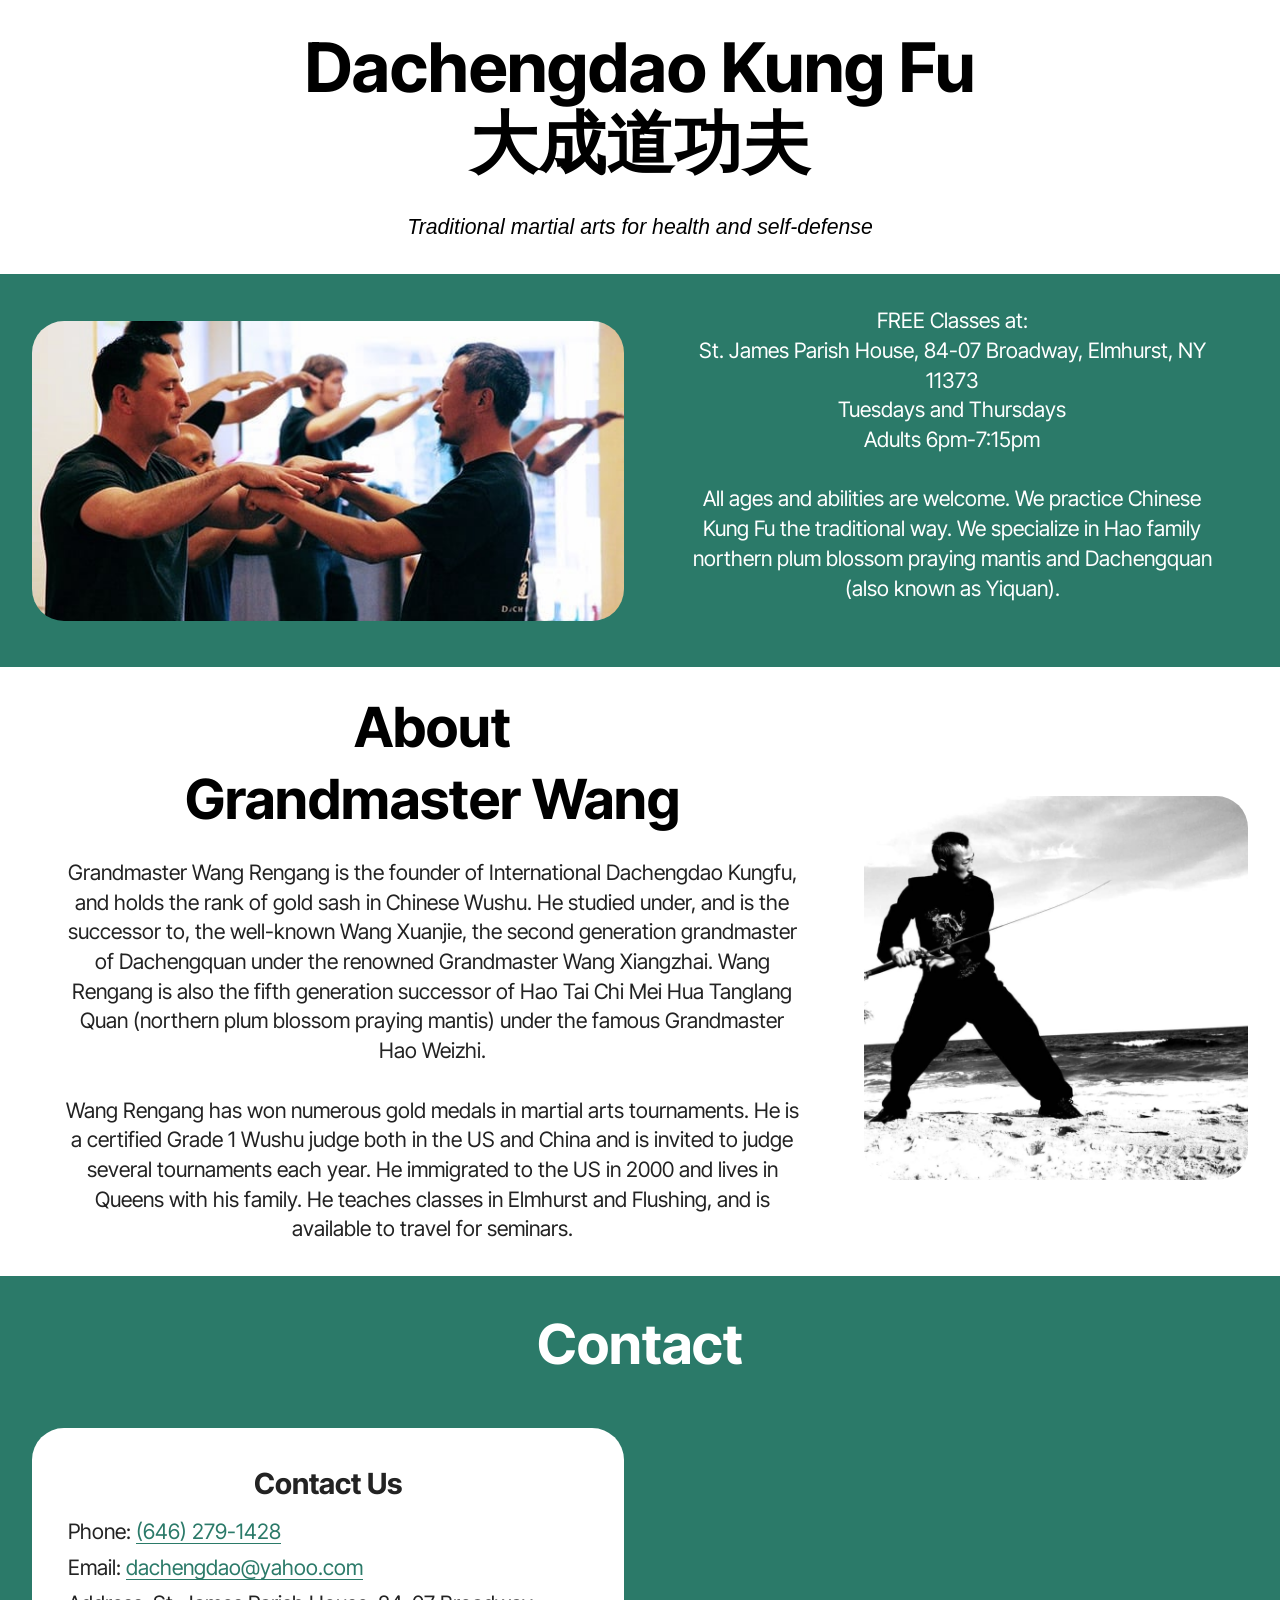
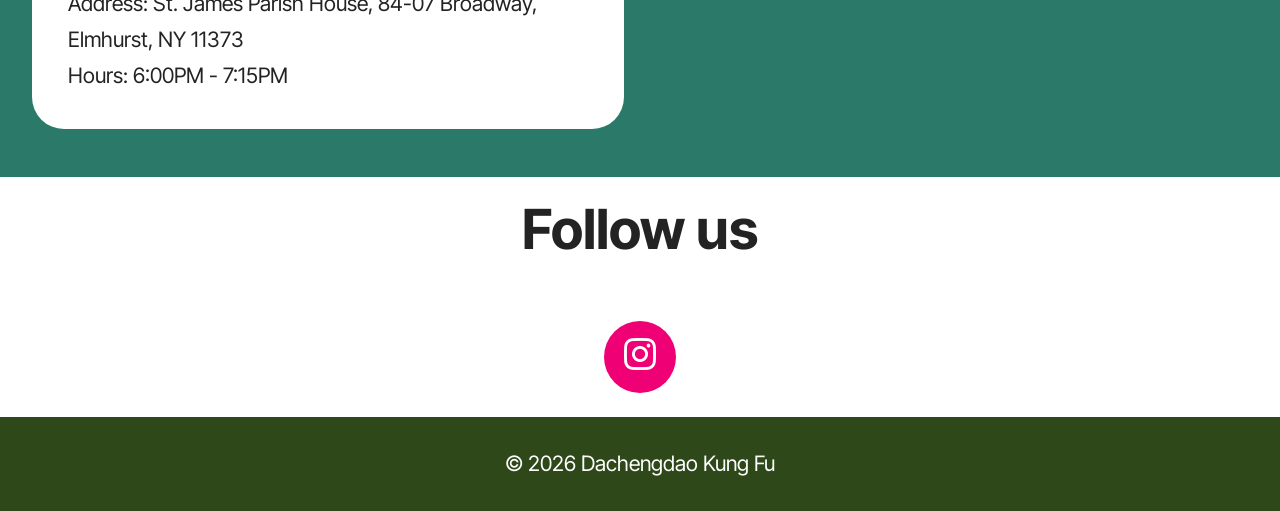
==== commit 2cf0bf54: "Update index.html" ====
--- a/index.html
+++ b/index.html
@@ -1,7 +1,6 @@
 <!DOCTYPE html>
 <html  >
 <head>
-  <!-- Site made with Mobirise Website Builder v6.1.12, https://mobirise.com -->
   <meta charset="UTF-8">
   <meta http-equiv="X-UA-Compatible" content="IE=edge">
   <meta name="generator" content="Mobirise v6.1.12, mobirise.com">
@@ -10,7 +9,7 @@
   <meta name="description" content="">
   
   
-  <title>Home</title>
+  <title>Dachengdao Kung Fu - 大成道功夫</title>
   <link rel="stylesheet" href="assets/bootstrap/css/bootstrap.min.css">
   <link rel="stylesheet" href="assets/animatecss/animate.css">
   <link rel="stylesheet" href="assets/socicon/css/styles.css">
@@ -170,7 +169,7 @@
         <div class="media-container-row align-center mbr-white">
             <div class="col-12">
                 <p class="mbr-text mb-0 mbr-fonts-style display-7">
-          © <span id="year"></span> Dachengdao Kung Fu. All Rights Reserved.
+          © <span id="year"></span> Dachengdao Kung Fu
         </p>
             </div>
         </div>
@@ -188,4 +187,4 @@
 
 
   </body>
-</html>+</html>
